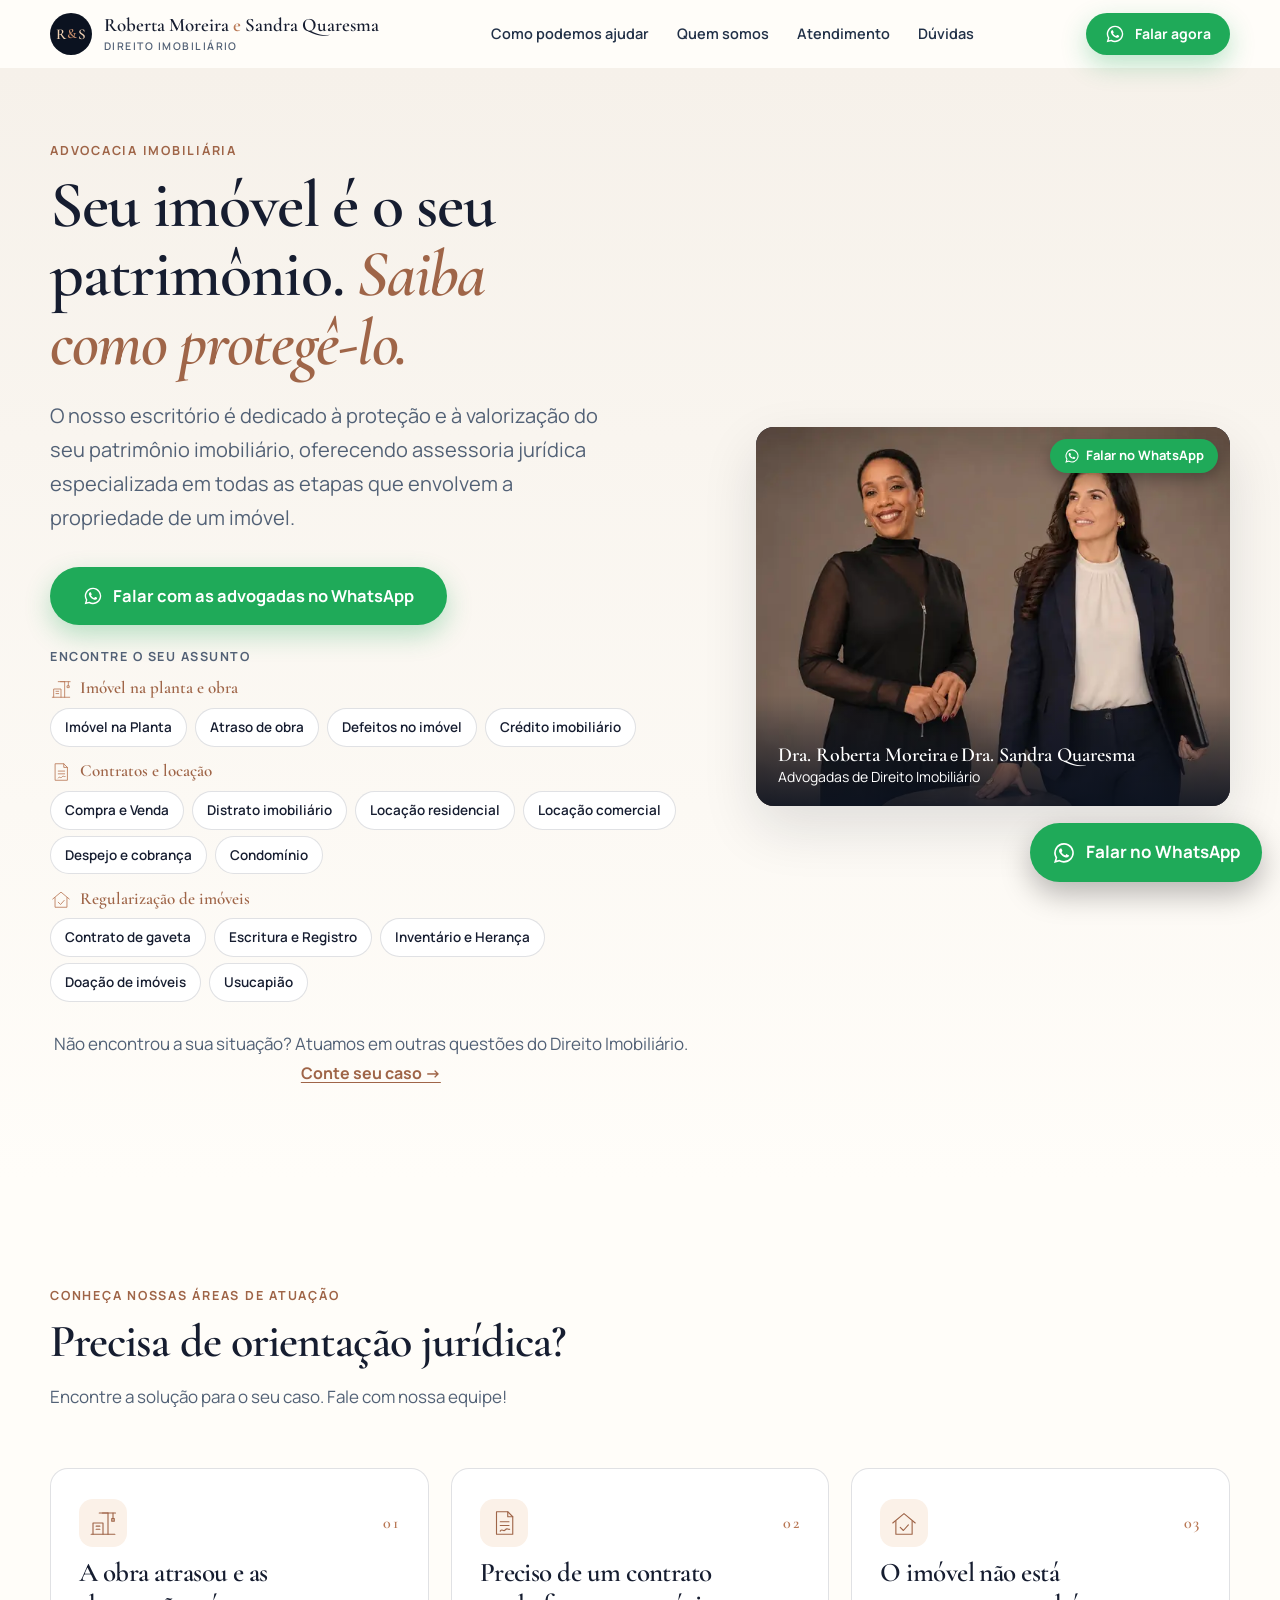
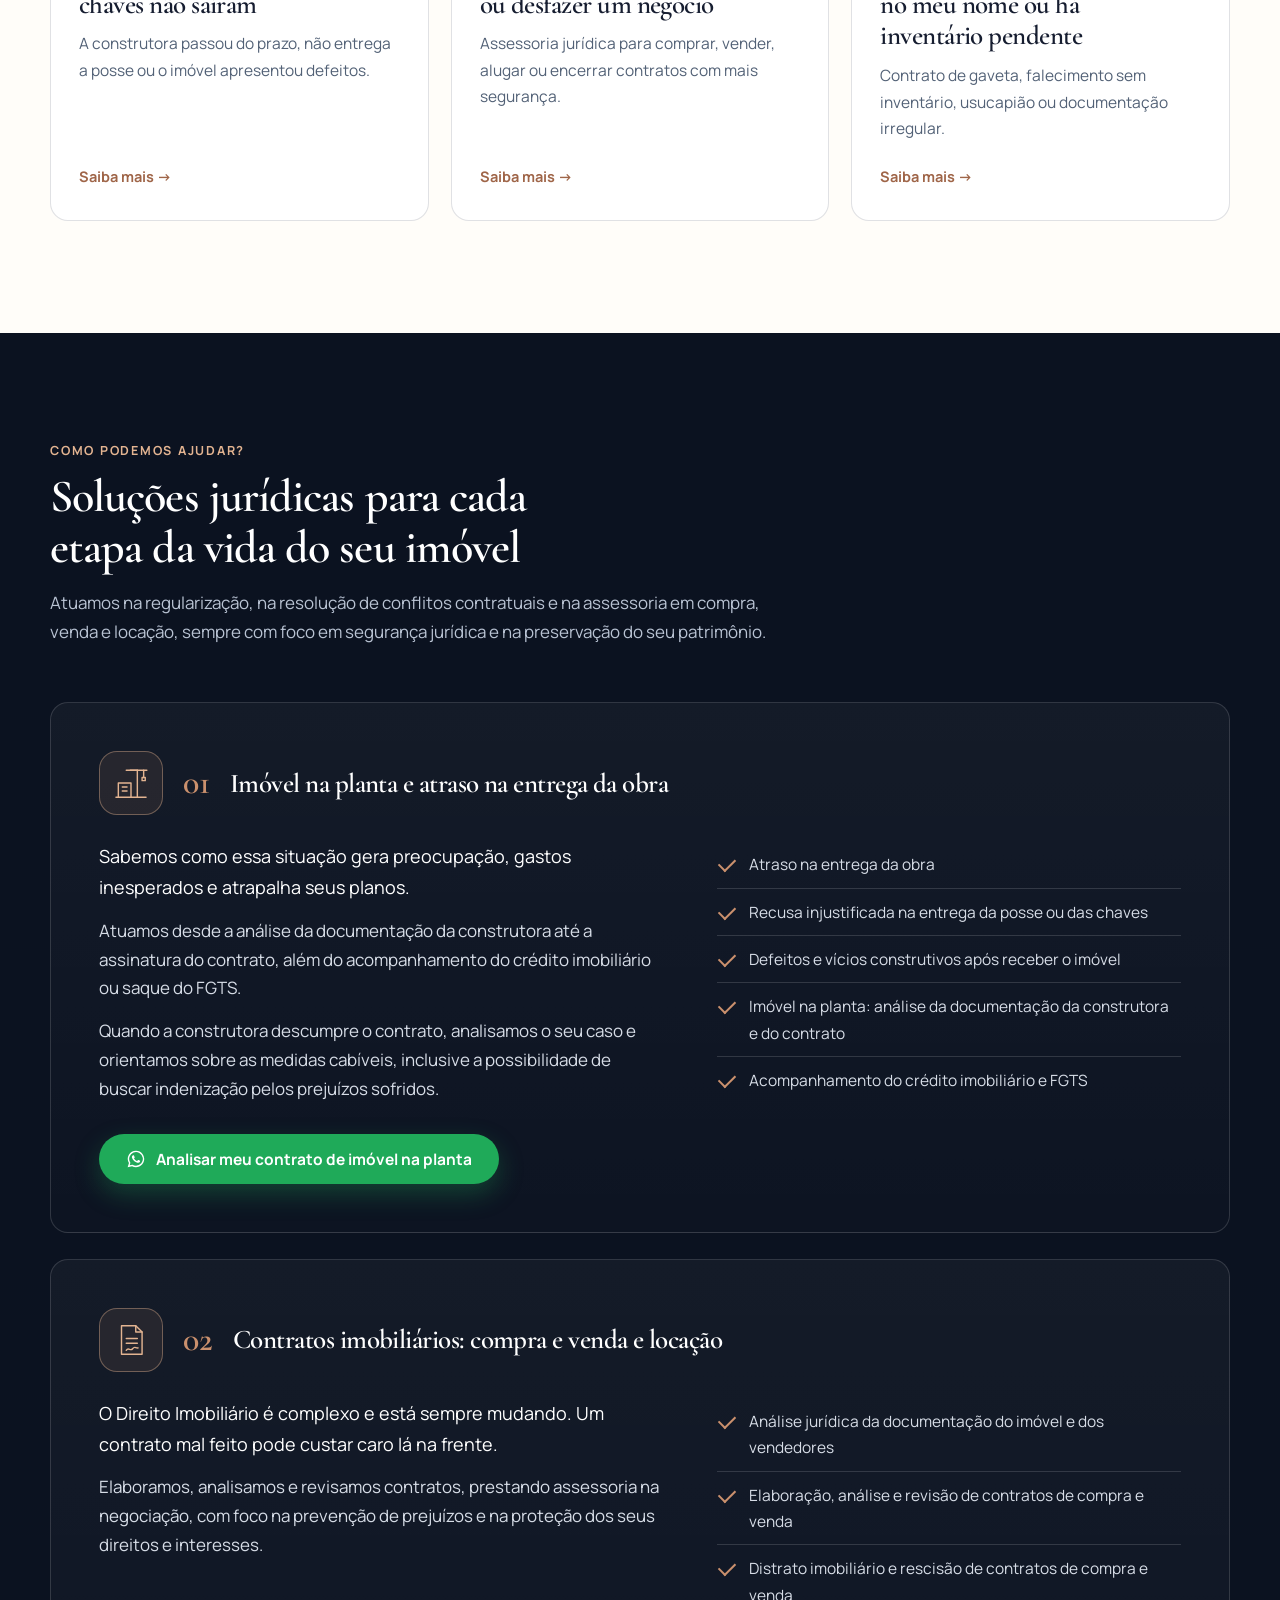
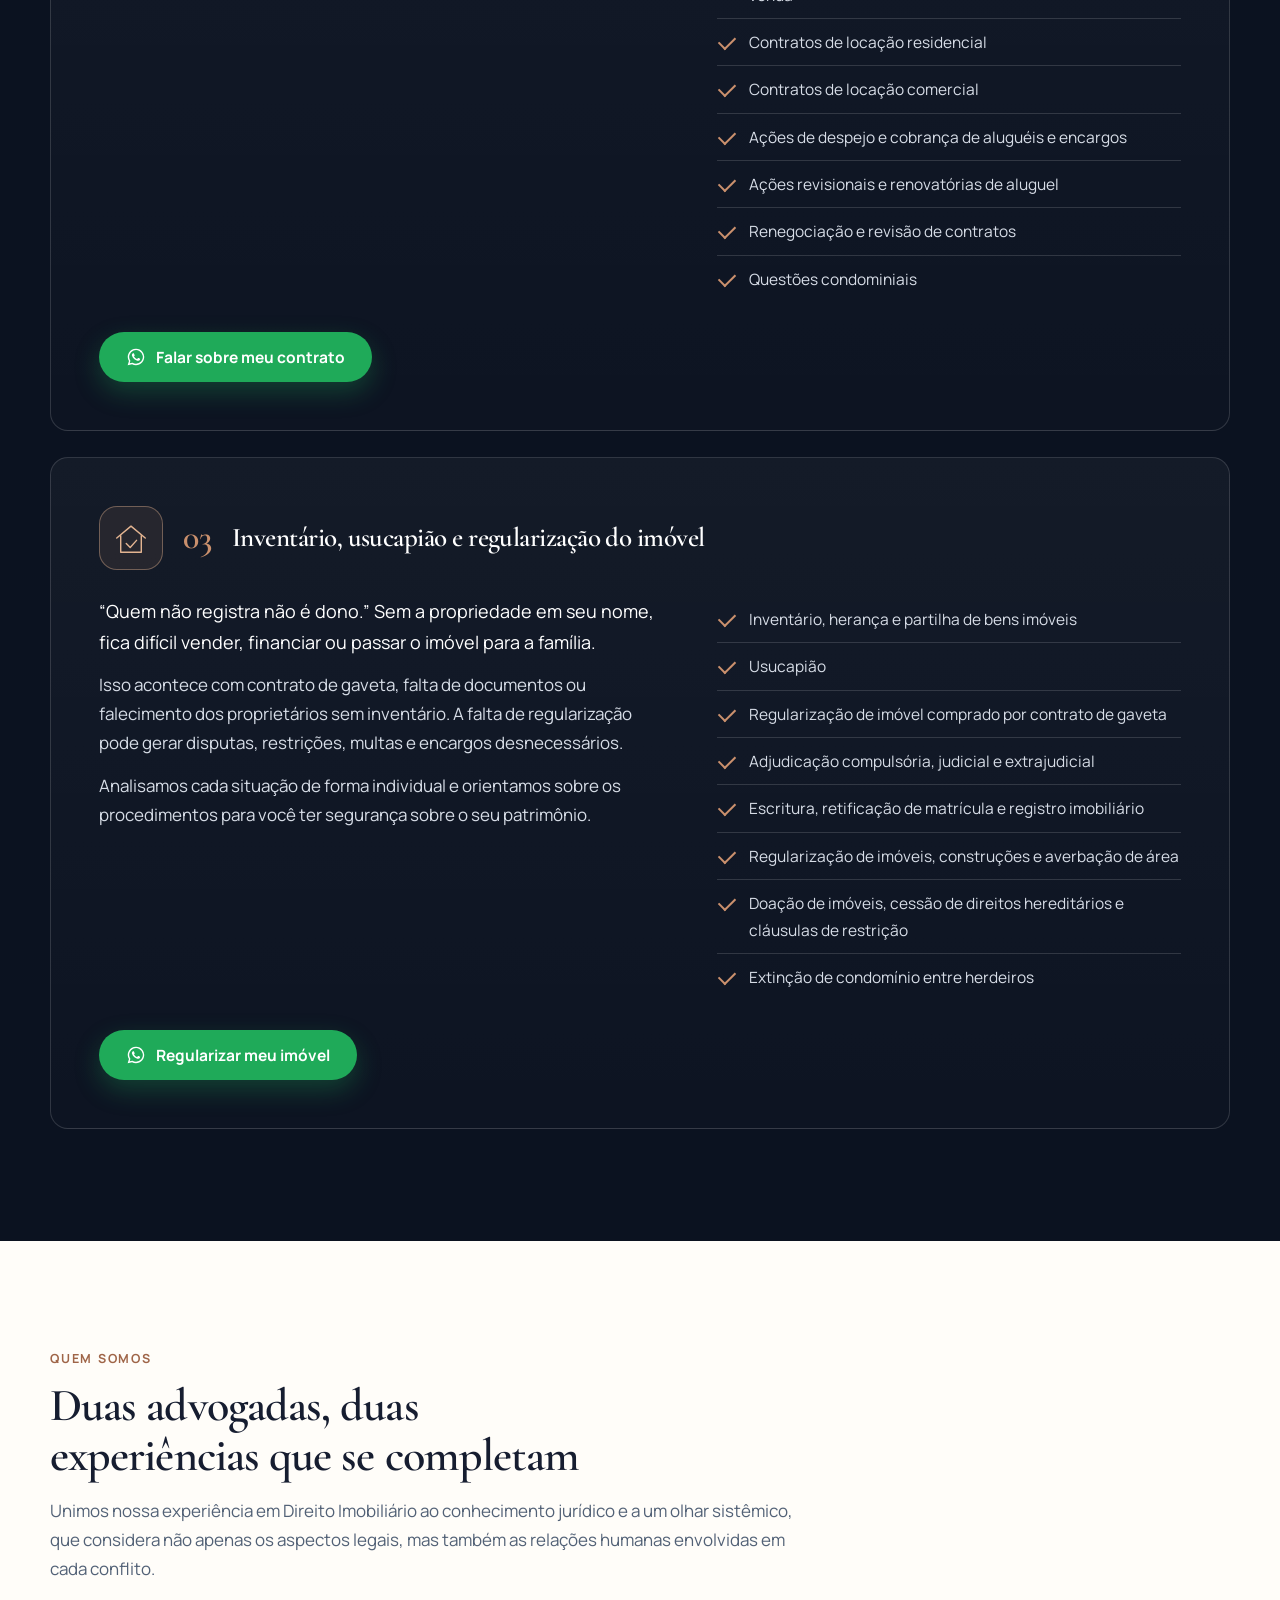
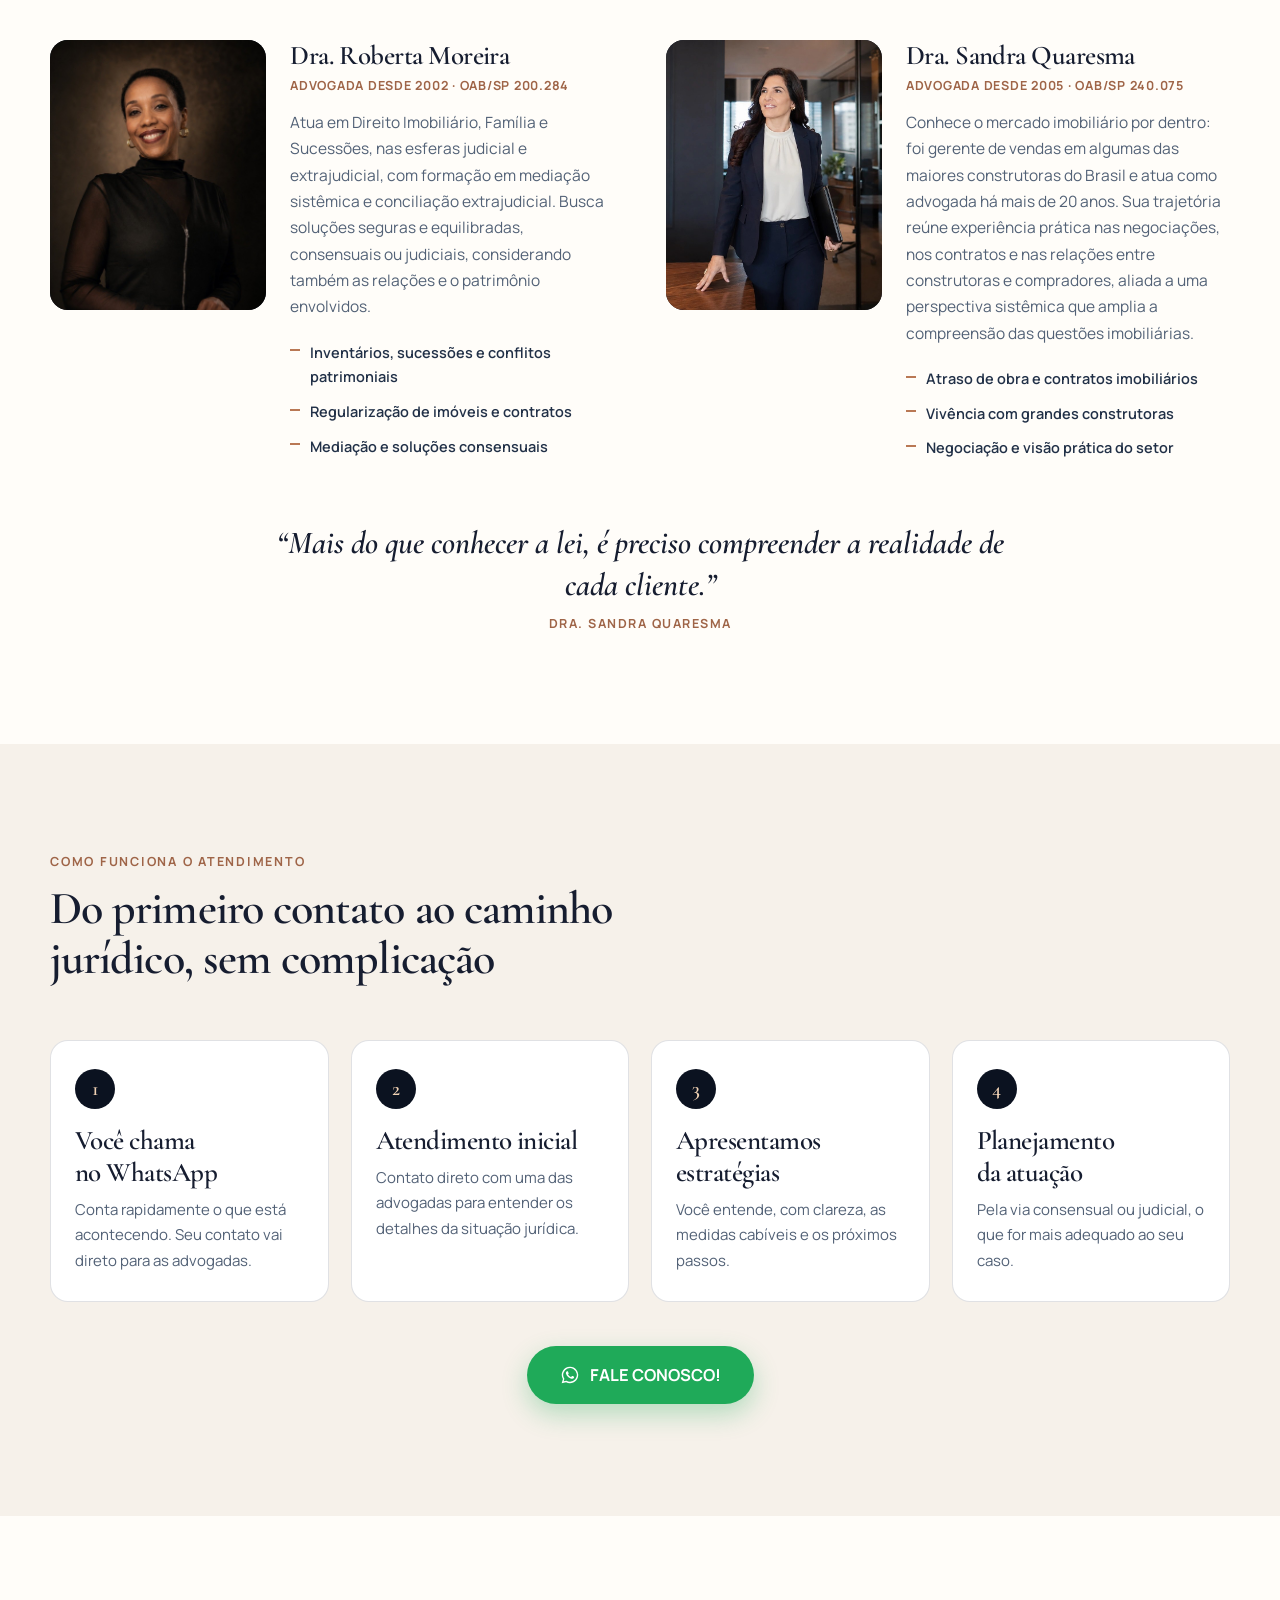
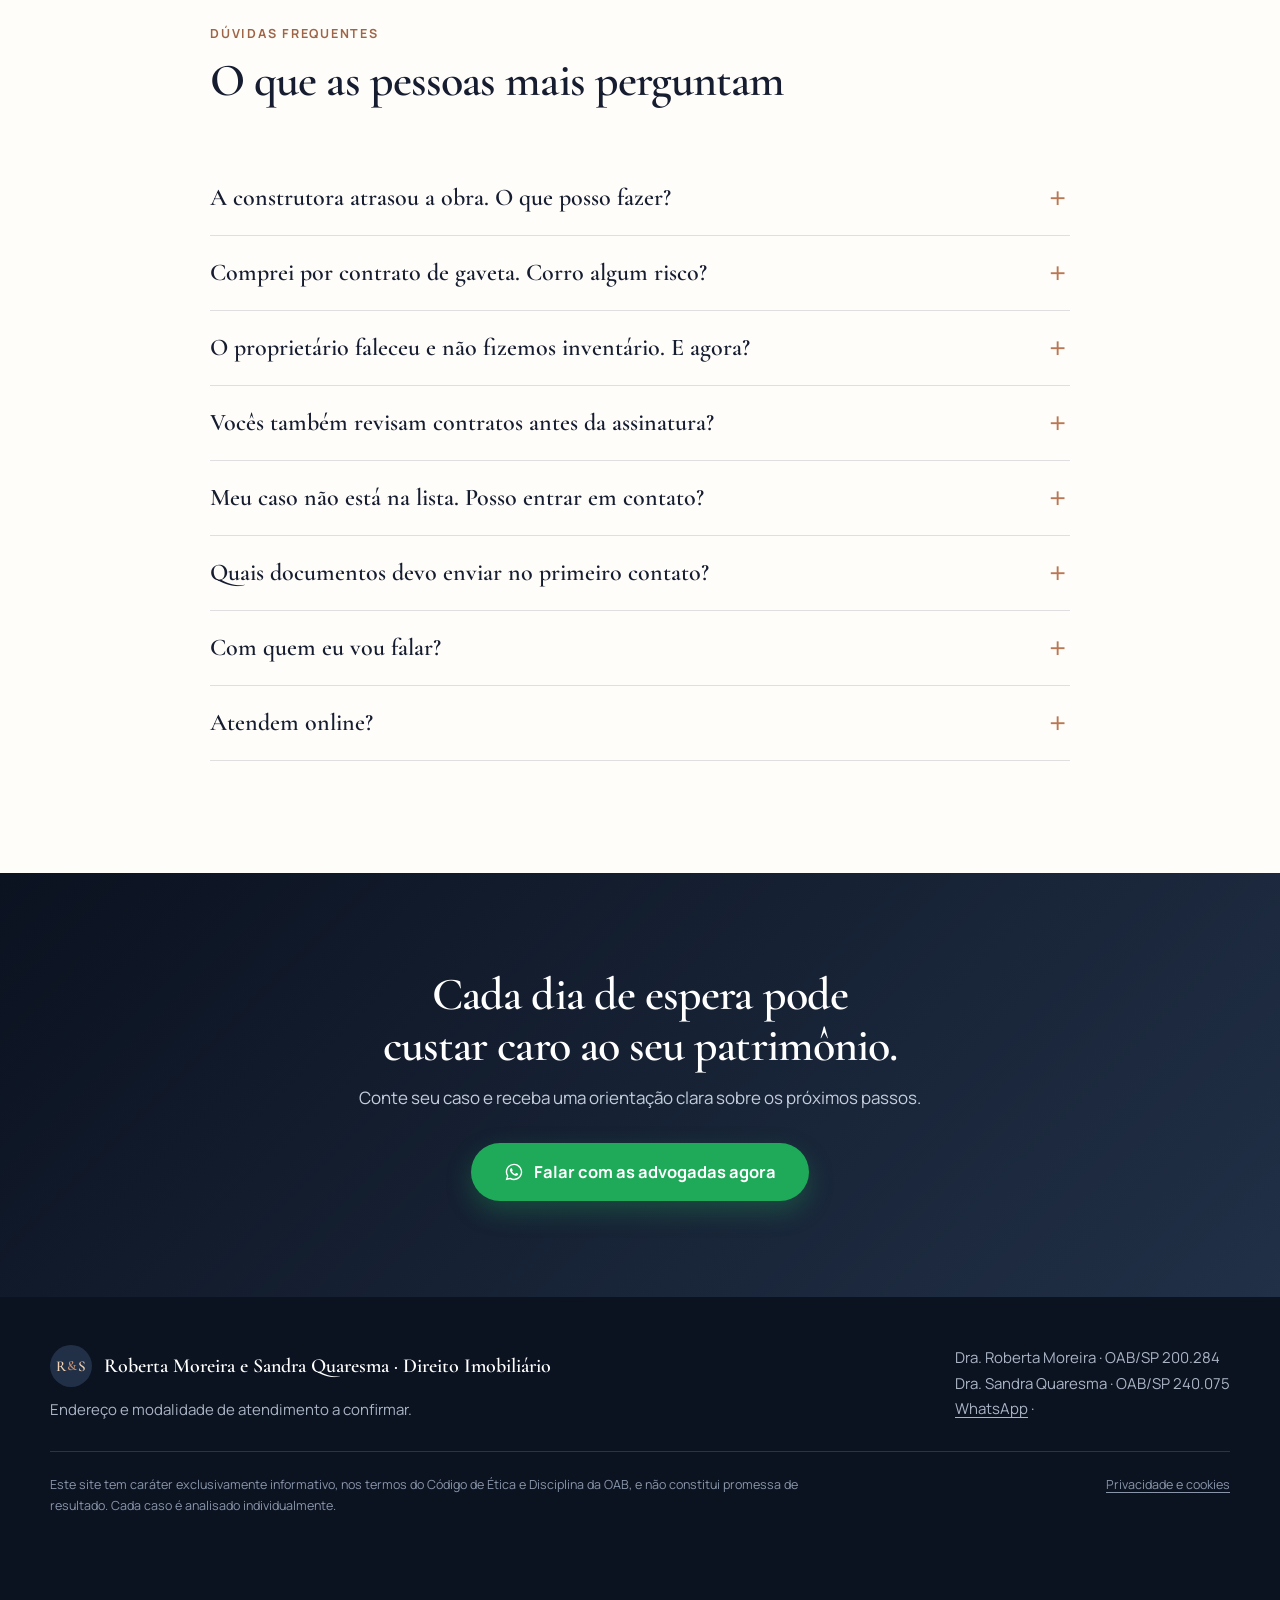
==== index.html @ 3a60d7aa "LP: página /usucapiao, botão de WhatsApp fixo no celular, barra de cookies fina, foto do topo clicáv" ====
<!doctype html>
<html lang="pt-BR" class="no-js">
<head>
  <meta charset="utf-8">
  <meta name="viewport" content="width=device-width, initial-scale=1">
  <!-- Google Tag Manager -->
  <script>(function(w,d,s,l,i){w[l]=w[l]||[];w[l].push({'gtm.start':
  new Date().getTime(),event:'gtm.js'});var f=d.getElementsByTagName(s)[0],
  j=d.createElement(s),dl=l!='dataLayer'?'&l='+l:'';j.async=true;j.src=
  'https://www.googletagmanager.com/gtm.js?id='+i+dl;f.parentNode.insertBefore(j,f);
  })(window,document,'script','dataLayer','GTM-NZN99WKX');</script>
  <!-- End Google Tag Manager -->
  <!-- Microsoft Clarity -->
  <script type="text/javascript">
    (function(c,l,a,r,i,t,y){
        c[a]=c[a]||function(){(c[a].q=c[a].q||[]).push(arguments)};
        t=l.createElement(r);t.async=1;t.src="https://www.clarity.ms/tag/"+i;
        y=l.getElementsByTagName(r)[0];y.parentNode.insertBefore(t,y);
    })(window, document, "clarity", "script", "zeppc6o10v");
  </script>
  <!-- End Microsoft Clarity -->
  <!-- Cadê o Lead -->
  <script src="https://cadeolead.com.br/tracker.js" data-key="pk_4b12a4bc3ca8487f8f5b4b126a5390c2" data-consent="banner" async></script>
  <!-- End Cadê o Lead -->
  <meta name="theme-color" content="#0b1220">
  <title>Roberta Moreira e Sandra Quaresma | Direito Imobiliário</title>
  <meta name="description" content="Atraso na entrega de obra, contratos imobiliários, inventário e regularização de imóveis. Fale direto com as advogadas pelo WhatsApp.">
  <meta property="og:title" content="Roberta Moreira e Sandra Quaresma | Direito Imobiliário">
  <meta property="og:description" content="Problema com seu imóvel? Analisamos seu caso e orientamos o melhor caminho.">
  <meta property="og:type" content="website">
  <meta property="og:locale" content="pt_BR">
  <meta name="robots" content="noindex"><!-- remover quando a página for ao ar no domínio definitivo -->
  <link rel="preconnect" href="https://fonts.googleapis.com">
  <link rel="preconnect" href="https://fonts.gstatic.com" crossorigin>
  <link href="https://fonts.googleapis.com/css2?family=Cormorant+Garamond:ital,wght@0,500;0,600;0,700;1,500;1,600&family=Manrope:wght@400;500;600;700&display=swap" rel="stylesheet">
  <link rel="preload" as="image" type="image/webp" href="assets/img/roberta-e-sandra-768.webp" imagesrcset="assets/img/roberta-e-sandra-768.webp 768w, assets/img/roberta-e-sandra-1536.webp 1536w" imagesizes="(max-width: 960px) calc(100vw - 40px), 472px" fetchpriority="high">
  <link rel="stylesheet" href="styles.css">
  <script>document.documentElement.classList.remove("no-js");</script>
</head>
<body>
<!-- Google Tag Manager (noscript) -->
<noscript><iframe src="https://www.googletagmanager.com/ns.html?id=GTM-NZN99WKX"
height="0" width="0" style="display:none;visibility:hidden"></iframe></noscript>
<!-- End Google Tag Manager (noscript) -->

<!-- ============ TOPO ============ -->
<header class="topbar" id="topo">
  <div class="shell topbar__in">
    <a class="brand" href="#topo" aria-label="Roberta Moreira e Sandra Quaresma, início">
      <span class="brand__mark">R<i>&amp;</i>S</span>
      <span class="brand__txt">Roberta Moreira <i>e</i> Sandra Quaresma<small>Direito Imobiliário</small></span>
    </a>
    <nav class="nav" aria-label="Principal">
      <a href="#areas">Como podemos ajudar</a>
      <a href="#sobre">Quem somos</a>
      <a href="#atendimento">Atendimento</a>
      <a href="#faq">Dúvidas</a>
    </nav>
    <a class="btn btn--sm btn--wa" href="#" data-wa="topo">
      <svg class="ico" viewBox="0 0 24 24" aria-hidden="true"><use href="#i-wa"/></svg> Falar agora
    </a>
  </div>
</header>

<main>

<!-- ============ HERO ============ -->
<section class="hero">
  <div class="shell hero__in">
    <div class="hero__copy">
      <p class="eyebrow">Advocacia imobiliária</p>
      <h1>Seu imóvel é o seu patrimônio. <em>Saiba como protegê-lo.</em></h1>
      <p class="lead">O nosso escritório é dedicado à proteção e à valorização do seu patrimônio imobiliário, oferecendo assessoria jurídica especializada em todas as etapas que envolvem a propriedade de um imóvel.</p>
      <div class="hero__cta">
        <a class="btn btn--wa btn--lg" href="#" data-wa="hero">
          <svg class="ico" viewBox="0 0 24 24" aria-hidden="true"><use href="#i-wa"/></svg> Falar com as advogadas no WhatsApp
        </a>
      </div>
      <nav class="topics" aria-label="Encontre o seu assunto">
        <p class="topics__title">Encontre o seu assunto</p>
        <div class="topics__g"><span><svg class="tico tico--sm" viewBox="0 0 48 48" aria-hidden="true"><use href="#i-obra"/></svg>Imóvel na planta e obra</span><ul>
          <li><a href="#obra" data-item="t-planta">Imóvel na Planta</a></li>
          <li><a href="#obra" data-item="t-atraso">Atraso de obra</a></li>
          <li><a href="#obra" data-item="t-defeitos">Defeitos no imóvel</a></li>
          <li><a href="#obra" data-item="t-financiamento">Crédito imobiliário</a></li>
        </ul></div>
        <div class="topics__g"><span><svg class="tico tico--sm" viewBox="0 0 48 48" aria-hidden="true"><use href="#i-contrato"/></svg>Contratos e locação</span><ul>
          <li><a href="#contratos" data-item="t-compra">Compra e Venda</a></li>
          <li><a href="#contratos" data-item="t-distrato">Distrato imobiliário</a></li>
          <li><a href="#contratos" data-item="locacao">Locação residencial</a></li>
          <li><a href="#contratos" data-item="locacao-com">Locação comercial</a></li>
          <li><a href="#contratos" data-item="t-despejo">Despejo e cobrança</a></li>
          <li><a href="#contratos" data-item="t-condominio">Condomínio</a></li>
        </ul></div>
        <div class="topics__g"><span><svg class="tico tico--sm" viewBox="0 0 48 48" aria-hidden="true"><use href="#i-regulariza"/></svg>Regularização de imóveis</span><ul>
          <li><a href="#inventario" data-item="regularizacao">Contrato de gaveta</a></li>
          <li><a href="#inventario" data-item="t-escritura">Escritura e Registro</a></li>
          <li><a href="#inventario" data-item="t-inventario">Inventário e Herança</a></li>
          <li><a href="#inventario" data-item="t-doacao">Doação de imóveis</a></li>
          <li><a href="#inventario" data-item="usucapiao">Usucapião</a></li>
        </ul></div>
      </nav>
      <p class="situ__other situ__other--hero">Não encontrou a sua situação? Atuamos em outras questões do Direito Imobiliário. <button type="button" class="linkbtn" data-wa="indice" data-area="padrao">Conte seu caso →</button></p>
    </div>

    <figure class="hero__photo photo has-img" data-ratio="5/4" data-wa="foto" role="button" tabindex="0" aria-label="Falar com as advogadas no WhatsApp">
      <picture>
        <source type="image/webp" srcset="assets/img/roberta-e-sandra-768.webp 768w, assets/img/roberta-e-sandra-1536.webp 1536w" sizes="(max-width: 960px) calc(100vw - 40px), 472px">
        <img src="assets/img/roberta-e-sandra.jpg" width="1536" height="1024" alt="Dra. Roberta Moreira e Dra. Sandra Quaresma" fetchpriority="high" decoding="async">
      </picture>
      <span class="photo__tap" aria-hidden="true"><svg class="ico" viewBox="0 0 24 24"><use href="#i-wa"/></svg> Falar no WhatsApp</span>
      <figcaption><b>Dra. Roberta Moreira</b> e <b>Dra. Sandra Quaresma</b><br>Advogadas de Direito Imobiliário</figcaption>
    </figure>
  </div>
</section>

<!-- ============ RECONHECE A SITUAÇÃO ============ -->
<section class="section situ" id="situacao">
  <div class="shell">
    <header class="sec-head">
      <p class="eyebrow">Conheça nossas áreas de atuação</p>
      <h2>Precisa de orientação jurídica?</h2>
      <p>Encontre a solução para o seu caso. Fale com nossa equipe!</p>
    </header>
    <div class="situ__grid">
      <article class="situ__card">
        <div class="situ__top"><svg class="tico" viewBox="0 0 48 48" aria-hidden="true"><use href="#i-obra"/></svg><span class="situ__n">01</span></div>
        <h3>A obra atrasou e as chaves não saíram</h3>
        <p>A construtora passou do prazo, não entrega a posse ou o imóvel apresentou defeitos.</p>
        <div class="situ__act">
          <a class="more" href="#obra">Saiba mais →</a>
        </div>
      </article>
      <article class="situ__card">
        <div class="situ__top"><svg class="tico" viewBox="0 0 48 48" aria-hidden="true"><use href="#i-contrato"/></svg><span class="situ__n">02</span></div>
        <h3>Preciso de um contrato ou desfazer um negócio</h3>
        <p>Assessoria jurídica para comprar, vender, alugar ou encerrar contratos com mais segurança.</p>
        <div class="situ__act">
          <a class="more" href="#contratos">Saiba mais →</a>
        </div>
      </article>
      <article class="situ__card">
        <div class="situ__top"><svg class="tico" viewBox="0 0 48 48" aria-hidden="true"><use href="#i-regulariza"/></svg><span class="situ__n">03</span></div>
        <h3>O imóvel não está no meu nome ou há inventário pendente</h3>
        <p>Contrato de gaveta, falecimento sem inventário, usucapião ou documentação irregular.</p>
        <div class="situ__act">
          <a class="more" href="#inventario">Saiba mais →</a>
        </div>
      </article>
    </div>
  </div>
</section>

<!-- ============ ÁREAS (3 PILARES) ============ -->
<section class="section section--dark areas" id="areas">
  <div class="shell">
    <header class="sec-head sec-head--light">
      <p class="eyebrow">Como podemos ajudar?</p>
      <h2>Soluções jurídicas para cada etapa da vida do seu imóvel</h2>
      <p>Atuamos na regularização, na resolução de conflitos contratuais e na assessoria em compra, venda e locação, sempre com foco em segurança jurídica e na preservação do seu patrimônio.</p>
    </header>

    <!-- Pilar 1 -->
    <article class="pillar" id="obra">
      <div class="pillar__head">
        <span class="pillar__ico"><svg class="tico" viewBox="0 0 48 48" aria-hidden="true"><use href="#i-obra"/></svg></span>
        <span class="pillar__n">01</span>
        <h3>Imóvel na planta e atraso na entrega da obra</h3>
      </div>
      <div class="pillar__body">
        <div>
          <p class="pillar__pain">Sabemos como essa situação gera preocupação, gastos inesperados e atrapalha seus planos.</p>
          <p>Atuamos desde a análise da documentação da construtora até a assinatura do contrato, além do acompanhamento do crédito imobiliário ou saque do FGTS.</p>
          <p>Quando a construtora descumpre o contrato, analisamos o seu caso e orientamos sobre as medidas cabíveis, inclusive a possibilidade de buscar indenização pelos prejuízos sofridos.</p>
        </div>
        <ul class="ticks">
          <li id="t-atraso">Atraso na entrega da obra</li>
          <li>Recusa injustificada na entrega da posse ou das chaves</li>
          <li id="t-defeitos">Defeitos e vícios construtivos após receber o imóvel</li>
          <li id="t-planta">Imóvel na planta: análise da documentação da construtora e do contrato</li>
          <li id="t-financiamento">Acompanhamento do crédito imobiliário e FGTS</li>
        </ul>
      </div>
      <a class="btn btn--wa" href="#" data-wa="pilar" data-area="obra"><svg class="ico" viewBox="0 0 24 24" aria-hidden="true"><use href="#i-wa"/></svg> Analisar meu contrato de imóvel na planta</a>
    </article>

    <!-- Pilar 2 -->
    <article class="pillar" id="contratos">
      <div class="pillar__head">
        <span class="pillar__ico"><svg class="tico" viewBox="0 0 48 48" aria-hidden="true"><use href="#i-contrato"/></svg></span>
        <span class="pillar__n">02</span>
        <h3>Contratos imobiliários: compra e venda e locação</h3>
      </div>
      <div class="pillar__body">
        <div>
          <p class="pillar__pain">O Direito Imobiliário é complexo e está sempre mudando. Um contrato mal feito pode custar caro lá na frente.</p>
          <p>Elaboramos, analisamos e revisamos contratos, prestando assessoria na negociação, com foco na prevenção de prejuízos e na proteção dos seus direitos e interesses.</p>
        </div>
        <ul class="ticks">
          <li>Análise jurídica da documentação do imóvel e dos vendedores</li>
          <li id="t-compra">Elaboração, análise e revisão de contratos de compra e venda</li>
          <li id="t-distrato">Distrato imobiliário e rescisão de contratos de compra e venda</li>
          <li id="locacao">Contratos de locação residencial</li>
          <li id="locacao-com">Contratos de locação comercial</li>
          <li id="t-despejo">Ações de despejo e cobrança de aluguéis e encargos</li>
          <li>Ações revisionais e renovatórias de aluguel</li>
          <li>Renegociação e revisão de contratos</li>
          <li id="t-condominio">Questões condominiais</li>
        </ul>
      </div>
      <a class="btn btn--wa" href="#" data-wa="pilar" data-area="contratos"><svg class="ico" viewBox="0 0 24 24" aria-hidden="true"><use href="#i-wa"/></svg> Falar sobre meu contrato</a>
    </article>

    <!-- Pilar 3 -->
    <article class="pillar" id="inventario">
      <div class="pillar__head">
        <span class="pillar__ico"><svg class="tico" viewBox="0 0 48 48" aria-hidden="true"><use href="#i-regulariza"/></svg></span>
        <span class="pillar__n">03</span>
        <h3>Inventário, usucapião e regularização do imóvel</h3>
      </div>
      <div class="pillar__body">
        <div>
          <p class="pillar__pain">“Quem não registra não é dono.” Sem a propriedade em seu nome, fica difícil vender, financiar ou passar o imóvel para a família.</p>
          <p>Isso acontece com contrato de gaveta, falta de documentos ou falecimento dos proprietários sem inventário. A falta de regularização pode gerar disputas, restrições, multas e encargos desnecessários.</p>
          <p>Analisamos cada situação de forma individual e orientamos sobre os procedimentos para você ter segurança sobre o seu patrimônio.</p>
        </div>
        <ul class="ticks">
          <li id="t-inventario">Inventário, herança e partilha de bens imóveis</li>
          <li id="usucapiao">Usucapião</li>
          <li id="regularizacao">Regularização de imóvel comprado por contrato de gaveta</li>
          <li>Adjudicação compulsória, judicial e extrajudicial</li>
          <li id="t-escritura">Escritura, retificação de matrícula e registro imobiliário</li>
          <li id="t-regulariza">Regularização de imóveis, construções e averbação de área</li>
          <li id="t-doacao">Doação de imóveis, cessão de direitos hereditários e cláusulas de restrição</li>
          <li>Extinção de condomínio entre herdeiros</li>
        </ul>
      </div>
      <a class="btn btn--wa" href="#" data-wa="pilar" data-area="inventario"><svg class="ico" viewBox="0 0 24 24" aria-hidden="true"><use href="#i-wa"/></svg> Regularizar meu imóvel</a>
    </article>
  </div>
</section>

<!-- ============ QUEM SOMOS ============ -->
<section class="section about" id="sobre">
  <div class="shell">
    <header class="sec-head">
      <p class="eyebrow">Quem somos</p>
      <h2>Duas advogadas, duas experiências que se completam</h2>
      <p>Unimos nossa experiência em Direito Imobiliário ao conhecimento jurídico e a um olhar sistêmico, que considera não apenas os aspectos legais, mas também as relações humanas envolvidas em cada conflito.</p>
    </header>

    <div class="people">
      <article class="person">
        <figure class="photo" data-photo="assets/img/roberta.jpg" data-alt="Dra. Roberta Moreira" data-ratio="4/5">
          <div class="photo__ph"><span>Foto Dra. Roberta Moreira</span><small>assets/img/roberta.jpg<br>vertical, 4:5</small></div>
        </figure>
        <div class="person__txt">
          <h3>Dra. Roberta Moreira</h3>
          <p class="role">Advogada desde 2002 · OAB/SP 200.284</p>
          <p>Atua em Direito Imobiliário, Família e Sucessões, nas esferas judicial e extrajudicial, com formação em mediação sistêmica e conciliação extrajudicial. Busca soluções seguras e equilibradas, consensuais ou judiciais, considerando também as relações e o patrimônio envolvidos.</p>
          <ul class="mini">
            <li>Inventários, sucessões e conflitos patrimoniais</li>
            <li>Regularização de imóveis e contratos</li>
            <li>Mediação e soluções consensuais</li>
          </ul>
        </div>
      </article>

      <article class="person">
        <figure class="photo" data-photo="assets/img/sandra.jpg" data-alt="Dra. Sandra Quaresma" data-ratio="4/5">
          <div class="photo__ph"><span>Foto Dra. Sandra Quaresma</span><small>assets/img/sandra.jpg<br>vertical, 4:5</small></div>
        </figure>
        <div class="person__txt">
          <h3>Dra. Sandra Quaresma</h3>
          <p class="role">Advogada desde 2005 · OAB/SP 240.075</p>
          <p>Conhece o mercado imobiliário por dentro: foi gerente de vendas em algumas das maiores construtoras do Brasil e atua como advogada há mais de 20 anos. Sua trajetória reúne experiência prática nas negociações, nos contratos e nas relações entre construtoras e compradores, aliada a uma perspectiva sistêmica que amplia a compreensão das questões imobiliárias.</p>
          <ul class="mini">
            <li>Atraso de obra e contratos imobiliários</li>
            <li>Vivência com grandes construtoras</li>
            <li>Negociação e visão prática do setor</li>
          </ul>
        </div>
      </article>
    </div>

    <blockquote class="quote">“Mais do que conhecer a lei, é preciso compreender a realidade de cada cliente.”<cite>Dra. Sandra Quaresma</cite></blockquote>

  </div>
</section>

<!-- ============ COMO FUNCIONA ============ -->
<section class="section section--soft steps" id="atendimento">
  <div class="shell">
    <header class="sec-head">
      <p class="eyebrow">Como funciona o atendimento</p>
      <h2>Do primeiro contato ao caminho jurídico, sem complicação</h2>
    </header>
    <ol class="steps__list">
      <li><span>1</span><h3>Você chama no WhatsApp</h3><p>Conta rapidamente o que está acontecendo. Seu contato vai direto para as advogadas.</p></li>
      <li><span>2</span><h3>Atendimento inicial</h3><p>Contato direto com uma das advogadas para entender os detalhes da situação jurídica.</p></li>
      <li><span>3</span><h3>Apresentamos estratégias</h3><p>Você entende, com clareza, as medidas cabíveis e os próximos passos.</p></li>
      <li><span>4</span><h3>Planejamento da atuação</h3><p>Pela via consensual ou judicial, o que for mais adequado ao seu caso.</p></li>
    </ol>
    <div class="center"><a class="btn btn--wa btn--lg" href="#" data-wa="como-funciona"><svg class="ico" viewBox="0 0 24 24" aria-hidden="true"><use href="#i-wa"/></svg> FALE CONOSCO!</a></div>
  </div>
</section>

<!-- ============ FAQ ============ -->
<section class="section faq" id="faq">
  <div class="shell faq__in">
    <header class="sec-head">
      <p class="eyebrow">Dúvidas frequentes</p>
      <h2>O que as pessoas mais perguntam</h2>
    </header>
    <div class="faq__list">
      <details><summary>A construtora atrasou a obra. O que posso fazer?</summary>
        <p>Cada contrato tem suas regras sobre prazo de entrega e tolerância. Analisamos o seu contrato e as circunstâncias do descumprimento e orientamos sobre as medidas cabíveis, inclusive a possibilidade de buscar indenização pelos prejuízos sofridos.</p></details>
      <details><summary>Comprei por contrato de gaveta. Corro algum risco?</summary>
        <p>A falta de registro pode dificultar a venda, o financiamento e a transferência do imóvel para familiares, além de gerar disputas e encargos. Analisamos o caso e indicamos o caminho para regularizar a propriedade em seu nome.</p></details>
      <details><summary>O proprietário faleceu e não fizemos inventário. E agora?</summary>
        <p>Sem inventário, em muitos casos não é possível concluir a transferência do imóvel. Orientamos sobre o procedimento adequado, consensual ou judicial, para regularizar a situação e dar segurança à família.</p></details>
      <details><summary>Vocês também revisam contratos antes da assinatura?</summary>
        <p>Sim. Elaboramos, analisamos e revisamos contratos de compra e venda e de locação, residencial ou comercial, para prevenir riscos antes que virem problema.</p></details>
      <details><summary>Meu caso não está na lista. Posso entrar em contato?</summary>
        <p>Pode. As áreas acima são as mais frequentes, mas não limitam a nossa atuação. Conte brevemente sua situação para uma avaliação inicial.</p></details>
      <details><summary>Quais documentos devo enviar no primeiro contato?</summary>
        <p>No primeiro contato basta uma breve explicação do que aconteceu. Depois, indicamos os documentos necessários conforme o tipo de imóvel, negócio ou conflito.</p></details>
      <details><summary>Com quem eu vou falar?</summary>
        <p>O atendimento é feito diretamente pelas advogadas, Dra. Roberta Moreira e Dra. Sandra Quaresma, conforme a natureza do seu caso.</p></details>
      <details><summary>Atendem online?</summary>
        <p>Sim. O atendimento pode ser online ou presencial, em São Paulo, mediante agendamento e conforme a necessidade do seu caso. O primeiro contato é pelo WhatsApp.</p></details>
    </div>
  </div>
</section>

<!-- ============ CTA FINAL ============ -->
<section class="cta">
  <div class="shell cta__in">
    <h2>Cada dia de espera pode custar caro ao seu patrimônio.</h2>
    <p>Conte seu caso e receba uma orientação clara sobre os próximos passos.</p>
    <a class="btn btn--wa btn--lg" href="#" data-wa="cta-final"><svg class="ico" viewBox="0 0 24 24" aria-hidden="true"><use href="#i-wa"/></svg> Falar com as advogadas agora</a>
  </div>
</section>
</main>

<!-- ============ RODAPÉ ============ -->
<footer class="footer">
  <div class="shell footer__in">
    <div>
      <p class="brand brand--foot"><span class="brand__mark">R<i>&amp;</i>S</span> Roberta Moreira e Sandra Quaresma · Direito Imobiliário</p>
      <p class="muted" id="fAddr">Endereço e modalidade de atendimento a confirmar.</p>
    </div>
    <div class="muted">
      <p>Dra. Roberta Moreira · OAB/SP 200.284<br>Dra. Sandra Quaresma · OAB/SP 240.075</p>
      <p><a href="#" data-wa="rodape">WhatsApp</a> · <a href="#" id="fInsta" hidden>Instagram</a></p>
    </div>
  </div>
  <div class="shell footer__legal">
    <p>Este site tem caráter exclusivamente informativo, nos termos do Código de Ética e Disciplina da OAB, e não constitui promessa de resultado. Cada caso é analisado individualmente.</p>
    <p><a href="https://cadeolead.com.br/privacidade/pk_4b12a4bc3ca8487f8f5b4b126a5390c2" target="_blank" rel="noopener" id="openPrivacy">Privacidade e cookies</a></p>
  </div>
</footer>

<!-- WhatsApp flutuante -->
<a class="fab" href="#" data-wa="flutuante" aria-label="Falar pelo WhatsApp">
  <svg class="ico" viewBox="0 0 24 24" aria-hidden="true"><use href="#i-wa"/></svg><span>Falar no WhatsApp</span>
</a>

<!-- Formulário de contato (abre ao clicar em qualquer botão de WhatsApp) -->
<dialog class="leadmodal" id="leadModal" aria-labelledby="leadTitle">
  <form method="dialog" id="leadForm" novalidate>
    <button type="button" class="lead__x" id="leadClose" aria-label="Fechar">×</button>
    <p class="eyebrow">Atendimento pelo WhatsApp</p>
    <h2 id="leadTitle">Antes de abrir a conversa</h2>
    <p class="lead__sub">Preencha para as advogadas já saberem quem é você e o que precisa.</p>
    <label class="field"><span>Seu nome</span><input type="text" name="nome" autocomplete="name" placeholder="Nome e sobrenome" required></label>
    <label class="field"><span>Telefone com DDD</span><input type="tel" name="telefone" inputmode="numeric" autocomplete="tel-national" placeholder="(11) 90000-0000" required></label>
    <label class="field"><span>Do que você precisa?</span>
      <select name="servico" required>
        <option value="">Selecione o serviço</option>
        <option>Atraso na entrega de obra / imóvel na planta</option>
        <option>Contrato de compra e venda / distrato</option>
        <option>Contrato de locação</option>
        <option>Inventário e partilha de imóveis</option>
        <option>Usucapião</option>
        <option>Regularização de imóvel</option>
        <option>Outra questão imobiliária</option>
      </select></label>
    <label class="check" id="leadConsentBox"><input type="checkbox" name="aceite"><span>Concordo em compartilhar meus dados para ser atendido(a) e com o uso de cookies para medir os anúncios.</span></label>
    <p class="lead__err" id="leadErr" role="alert" hidden></p>
    <button type="submit" class="btn btn--wa btn--lg lead__go"><svg class="ico" viewBox="0 0 24 24" aria-hidden="true"><use href="#i-wa"/></svg> Continuar para o WhatsApp</button>
  </form>
</dialog>

<svg width="0" height="0" style="position:absolute" aria-hidden="true">
  <symbol id="i-wa" viewBox="0 0 24 24"><path fill="currentColor" d="M12.04 2a9.9 9.9 0 0 0-8.5 14.9L2 22l5.25-1.38A9.9 9.9 0 1 0 12.04 2Zm0 18.1a8.2 8.2 0 0 1-4.18-1.14l-.3-.18-3.11.82.83-3.03-.2-.31a8.2 8.2 0 1 1 6.96 3.84Zm4.5-6.14c-.25-.12-1.46-.72-1.69-.8-.23-.09-.39-.12-.56.12-.16.25-.64.8-.78.97-.14.16-.29.19-.54.06a6.7 6.7 0 0 1-3.33-2.9c-.25-.43.25-.4.72-1.33.08-.16.04-.3-.02-.43-.06-.12-.56-1.35-.77-1.85-.2-.48-.4-.42-.56-.42h-.47a.9.9 0 0 0-.65.3 2.74 2.74 0 0 0-.85 2.03c0 1.2.87 2.36 1 2.52.12.16 1.72 2.62 4.16 3.68 1.55.67 2.15.72 2.92.6.47-.07 1.46-.6 1.66-1.17.2-.58.2-1.07.14-1.17-.06-.1-.22-.16-.47-.28Z"/></symbol>
  <symbol id="i-obra" viewBox="0 0 48 48" fill="none" stroke="currentColor" stroke-width="1.8" stroke-linecap="round" stroke-linejoin="round"><path d="M5 42h38"/><path d="M8 42V24h16v18"/><path d="M13 29h6M13 34h6"/><path d="M32 42V8"/><path d="M18 8h26"/><path d="M32 8l-9 0"/><path d="M40 8v9"/><path d="M38 17h4v4h-4z"/></symbol>
  <symbol id="i-contrato" viewBox="0 0 48 48" fill="none" stroke="currentColor" stroke-width="1.8" stroke-linecap="round" stroke-linejoin="round"><path d="M12 6h18l8 8v28H12z"/><path d="M30 6v8h8"/><path d="M18 22h14M18 28h14"/><path d="M18 37c3-5 5 2 8-2s4 0 7-1"/></symbol>
  <symbol id="i-regulariza" viewBox="0 0 48 48" fill="none" stroke="currentColor" stroke-width="1.8" stroke-linecap="round" stroke-linejoin="round"><path d="M6 24L24 9l18 15"/><path d="M11 21v21h26V21"/><path d="M18 31l5 5 8-9"/></symbol>
</svg>

<script src="script.js"></script>
</body>
</html>
---- styles.css ----
:root{
  --navy-950:#0b1220;--navy-900:#161d30;--navy-800:#213047;--navy-700:#324862;
  --copper-700:#9f6548;--copper-600:#b97855;--copper-500:#ca906d;--copper-300:#e3b491;--champagne:#f1d2b4;
  --ivory:#f6f1ea;--paper:#fffdf9;--graphite:#252d38;--slate:#526176;
  --line:rgba(22,29,48,.13);--line-d:rgba(255,255,255,.14);
  --wa:#1faa59;--wa-d:#168a47;
  --shell:min(1180px,calc(100vw - 40px));
  --r:18px;--shadow:0 22px 55px rgba(20,28,44,.12);
}
*{box-sizing:border-box}
[hidden]{display:none!important}
html{scroll-behavior:smooth;scroll-padding-top:80px}
body{margin:0;background:var(--paper);color:var(--graphite);font:400 17px/1.7 Manrope,Arial,sans-serif;-webkit-font-smoothing:antialiased}
h1,h2,h3,p,ul,ol,figure{margin:0}
ul,ol{padding:0;list-style:none}
h1,h2,h3{font-family:"Cormorant Garamond",Georgia,serif;color:var(--navy-900);font-weight:600;letter-spacing:-.02em;text-wrap:balance}
h1{font-size:clamp(40px,5.6vw,66px);line-height:1.04}
h1 em{color:var(--copper-700);font-style:italic}
h2{font-size:clamp(32px,4vw,46px);line-height:1.1}
h3{font-size:clamp(22px,2.2vw,27px);line-height:1.18}
a{color:inherit;text-decoration:none}
img{max-width:100%;display:block}
:focus-visible{outline:3px solid var(--copper-300);outline-offset:3px}
.shell{width:var(--shell);margin-inline:auto}
.section{padding-block:clamp(64px,9vw,112px)}
.section--soft{background:var(--ivory)}
.section--dark{background:var(--navy-950);color:#d7dde7}
.section--dark h2,.section--dark h3{color:#fff}
.center{text-align:center;margin-top:44px}
.muted{color:#a9b4c4;font-size:15px}
.eyebrow{font:700 12.5px/1 Manrope,sans-serif;letter-spacing:.14em;text-transform:uppercase;color:var(--copper-700);margin-bottom:14px}
.section--dark .eyebrow,.sec-head--light .eyebrow{color:var(--copper-300)}
.sec-head{max-width:760px;margin-bottom:clamp(32px,5vw,56px)}
.sec-head p:not(.eyebrow){margin-top:16px;color:var(--slate)}
.sec-head--light p:not(.eyebrow){color:#b9c3d3}
.ico{width:20px;height:20px;flex:none}

/* Botões */
.btn{display:inline-flex;align-items:center;justify-content:center;gap:10px;padding:14px 26px;border-radius:999px;border:1.5px solid transparent;font:700 15.5px/1.2 Manrope,sans-serif;cursor:pointer;transition:transform .15s,background .15s,box-shadow .15s;text-align:center}
.btn:hover{transform:translateY(-2px)}
.btn--wa{background:var(--wa);color:#fff;box-shadow:0 10px 26px rgba(31,170,89,.3)}
.btn--wa:hover{background:var(--wa-d)}
.btn--copper{background:var(--copper-600);color:#fff}
.btn--copper:hover{background:var(--copper-700)}
.btn--ghost{border-color:var(--navy-900);color:var(--navy-900)}
.btn--ghost:hover{background:var(--navy-900);color:#fff}
.btn--ghost-light{border-color:var(--line-d);color:#fff;background:transparent}
.btn--ghost-light:hover{background:rgba(255,255,255,.08)}
.btn--lg{padding:18px 32px;font-size:16.5px}
.btn--sm{padding:10px 18px;font-size:14px;white-space:nowrap}

/* Topo */
.topbar{position:sticky;top:0;z-index:50;background:rgba(255,253,249,.92);backdrop-filter:blur(10px);transition:box-shadow .2s}
.topbar.is-scrolled{box-shadow:0 1px 0 var(--line)}
.topbar__in{display:flex;align-items:center;justify-content:space-between;gap:20px;min-height:68px}
.brand{display:flex;align-items:center;gap:12px}
.brand__mark{white-space:nowrap;display:inline-flex;align-items:center;justify-content:center;flex:none;width:42px;height:42px;border-radius:50%;background:var(--navy-950);color:var(--champagne);font:600 15px/1 "Cormorant Garamond",serif;letter-spacing:0}
.brand__mark i{font-style:normal;color:var(--copper-500);margin:0 1px;font-size:14px}
.brand__txt{font:600 20px/1.1 "Cormorant Garamond",serif;color:var(--navy-900)}
.brand__txt i{font-style:normal;color:var(--copper-600)}
.brand__txt small{display:block;font:600 10.5px/1.4 Manrope,sans-serif;letter-spacing:.14em;text-transform:uppercase;color:var(--slate);margin-top:3px}
.nav{display:flex;gap:28px;font-weight:600;font-size:14.5px;color:var(--navy-800)}
.nav a:hover{color:var(--copper-700)}

/* Hero */
.hero{background:linear-gradient(180deg,var(--ivory),var(--paper));padding-block:clamp(40px,6vw,84px) clamp(56px,7vw,96px)}
.hero__in{display:grid;grid-template-columns:1.15fr .85fr;gap:clamp(32px,5vw,72px);align-items:center}
.lead{font-size:clamp(17px,1.6vw,20px);color:var(--slate);margin:22px 0 32px;max-width:560px}
.hero__cta{display:flex;flex-wrap:wrap;gap:14px}
.chips{display:flex;flex-wrap:wrap;gap:10px 22px;margin-top:34px;font-size:14.5px;color:var(--slate)}
.chips li{padding-left:22px;position:relative}
.chips li::before{content:"";position:absolute;left:0;top:.55em;width:12px;height:2px;background:var(--copper-600)}
.chips b{color:var(--navy-900)}

/* Fotos (espaço reservado) */
.photo{position:relative;overflow:hidden;border-radius:var(--r);background:var(--navy-900);box-shadow:var(--shadow);width:100%}
.photo img{position:absolute;inset:0;width:100%;height:100%;object-fit:cover}
.photo__ph{position:absolute;inset:0;display:flex;flex-direction:column;align-items:center;justify-content:center;gap:8px;text-align:center;padding:20px;color:var(--champagne);
  background:repeating-linear-gradient(135deg,rgba(255,255,255,.04) 0 14px,transparent 14px 28px),linear-gradient(160deg,var(--navy-800),var(--navy-950));
  border:1.5px dashed rgba(241,210,180,.45);border-radius:var(--r)}
.photo__ph span{font:600 22px/1.2 "Cormorant Garamond",serif}
.photo__ph small{font-size:12px;color:#9fb0c6;line-height:1.5}
.photo.has-img .photo__ph{display:none}
.photo figcaption{position:absolute;left:0;right:0;bottom:0;padding:48px 22px 20px;color:#fff;font-size:14px;line-height:1.4;background:linear-gradient(0deg,rgba(11,18,32,.86),transparent)}
.photo figcaption b{font:600 20px "Cormorant Garamond",serif}

/* Situação */
.situ__grid{display:grid;grid-template-columns:repeat(3,1fr);gap:22px}
.situ__card{display:flex;flex-direction:column;gap:10px;padding:30px 28px;background:#fff;border:1px solid var(--line);border-radius:var(--r);transition:transform .2s,box-shadow .2s,border-color .2s}
.situ__card:hover{transform:translateY(-4px);box-shadow:var(--shadow);border-color:var(--copper-500)}
.situ__n{font:600 16px "Cormorant Garamond",serif;color:var(--copper-600);letter-spacing:.1em}
.situ__card p{color:var(--slate);font-size:15.5px}
.more{margin-top:auto;padding-top:10px;font-weight:700;font-size:14.5px;color:var(--copper-700)}

/* Pilares */
.pillar{padding:clamp(28px,4vw,48px);margin-top:26px;border:1px solid var(--line-d);border-radius:var(--r);background:linear-gradient(180deg,rgba(255,255,255,.04),rgba(255,255,255,.01))}
.pillar__head{display:flex;align-items:baseline;gap:20px;margin-bottom:26px}
.pillar__n{font:600 44px/1 "Cormorant Garamond",serif;color:var(--copper-500)}
.pillar__body{display:grid;grid-template-columns:1.1fr .9fr;gap:clamp(24px,4vw,56px);margin-bottom:30px}
.pillar__body p+p{margin-top:14px}
.pillar__pain{color:#fff;font-size:18px}
.ticks li{position:relative;padding:10px 0 10px 32px;border-bottom:1px solid var(--line-d);font-size:15.5px;color:#d7dde7}
.ticks li:last-child{border-bottom:0}
.ticks li::before{content:"";position:absolute;left:2px;top:17px;width:14px;height:8px;border-left:2px solid var(--copper-500);border-bottom:2px solid var(--copper-500);transform:rotate(-45deg)}

/* Quem somos */
.people{display:grid;grid-template-columns:1fr 1fr;gap:clamp(24px,4vw,56px)}
.person{display:grid;grid-template-columns:.8fr 1.2fr;gap:24px;align-items:start}
.person .photo{box-shadow:none}
.role{font:700 12.5px/1.4 Manrope,sans-serif;letter-spacing:.06em;text-transform:uppercase;color:var(--copper-700);margin:6px 0 14px}
.person__txt p:not(.role){font-size:15.5px;color:var(--slate)}
.mini{margin-top:16px}
.mini li{padding:5px 0 5px 20px;position:relative;font-size:14.5px;color:var(--navy-800);font-weight:600}
.mini li::before{content:"";position:absolute;left:0;top:.95em;width:10px;height:2px;background:var(--copper-600)}
.numbers{display:grid;grid-template-columns:repeat(4,1fr);gap:1px;margin-top:clamp(40px,6vw,72px);background:var(--line);border:1px solid var(--line);border-radius:var(--r);overflow:hidden}
.numbers div{background:var(--ivory);padding:26px 20px;text-align:center}
.numbers b{display:block;font:600 38px/1.1 "Cormorant Garamond",serif;color:var(--navy-900)}
.numbers span{font-size:13.5px;color:var(--slate)}

/* Passos */
.steps__list{display:grid;grid-template-columns:repeat(4,1fr);gap:22px;counter-reset:s}
.steps__list li{background:#fff;border:1px solid var(--line);border-radius:var(--r);padding:28px 24px}
.steps__list span{display:grid;place-items:center;width:40px;height:40px;border-radius:50%;background:var(--navy-950);color:var(--champagne);font:600 20px "Cormorant Garamond",serif;margin-bottom:16px}
.steps__list p{font-size:15px;color:var(--slate);margin-top:8px}

/* Quiz */
.quiz-wrap{display:grid;grid-template-columns:.9fr 1.1fr;gap:clamp(28px,5vw,72px);align-items:start}
.quiz-wrap .sec-head{margin:0}
.quiz{background:var(--paper);color:var(--graphite);border-radius:var(--r);padding:clamp(22px,3.5vw,40px);box-shadow:0 30px 80px rgba(0,0,0,.35)}
.quiz__bar{height:5px;border-radius:5px;background:var(--line);margin-bottom:24px;overflow:hidden}
.quiz__bar i{display:block;height:100%;width:33%;background:var(--copper-600);transition:width .3s}
.quiz__step{display:none;border:0;padding:0;margin:0;min-width:0}
.quiz__step.is-active{display:block}
.quiz legend{font:600 26px/1.2 "Cormorant Garamond",serif;color:var(--navy-900);margin-bottom:18px;padding:0}
.opt{display:block;margin-bottom:10px;cursor:pointer}
.opt{position:relative}.opt input{position:absolute;opacity:0;left:0;top:0;width:1px;height:1px}
.opt span{display:block;padding:15px 18px;border:1.5px solid var(--line);border-radius:12px;font-weight:600;font-size:15.5px;transition:.15s}
.opt:hover span{border-color:var(--copper-500)}
.opt input:checked+span{border-color:var(--copper-600);background:#fbf1e8}
.opt input:focus-visible+span{outline:3px solid var(--copper-300)}
.field{display:block;margin-bottom:16px}
.field span{display:block;font-weight:700;font-size:14px;margin-bottom:6px;color:var(--navy-800)}
.field input,.field select,.field textarea{width:100%;padding:14px 16px;border:1.5px solid var(--line);border-radius:12px;font:500 16px Manrope,sans-serif;background:#fff;color:var(--graphite)}
.field input:focus,.field select:focus,.field textarea:focus{outline:none;border-color:var(--copper-600)}
.quiz__note{font-size:14px;color:var(--copper-700);background:#fbf1e8;padding:12px 14px;border-radius:10px}
.quiz__lgpd{font-size:13px;color:var(--slate)}
.quiz__err{color:#b3261e;font-weight:600;font-size:14.5px;margin-top:6px}
.quiz__nav{display:flex;gap:12px;justify-content:space-between;margin-top:22px}
.quiz__nav .btn--ghost-light{color:var(--navy-800);border-color:var(--line)}
.quiz__nav .btn:last-child{margin-left:auto}

/* FAQ */
.faq__in{max-width:860px}
.faq__list details{border-bottom:1px solid var(--line)}
.faq__list summary{list-style:none;cursor:pointer;padding:22px 40px 22px 0;position:relative;font:600 24px/1.25 "Cormorant Garamond",serif;color:var(--navy-900)}
.faq__list summary::-webkit-details-marker{display:none}
.faq__list summary::after{content:"+";position:absolute;right:4px;top:50%;transform:translateY(-50%);font:400 30px/1 Manrope;color:var(--copper-600)}
.faq__list details[open] summary::after{content:"–"}
.faq__list details p{padding:0 40px 24px 0;color:var(--slate)}

/* CTA final */
.cta{background:linear-gradient(135deg,var(--navy-950),var(--navy-800));text-align:center;padding-block:clamp(60px,8vw,96px)}
.cta h2{color:#fff;max-width:760px;margin:0 auto 14px}
.cta p{color:#c4cddb;margin-bottom:30px}

/* Rodapé */
.footer{background:var(--navy-950);color:#c4cddb;padding-top:48px}
.footer__in{display:flex;justify-content:space-between;gap:32px;flex-wrap:wrap;padding-bottom:28px}
.brand--foot{color:#fff;font:600 20px "Cormorant Garamond",serif;margin-bottom:10px}
.brand--foot .brand__mark{background:var(--navy-800)}
.footer a{text-decoration:underline;text-underline-offset:3px}
.footer__legal{border-top:1px solid var(--line-d);padding-block:22px 110px;font-size:12.5px;color:#8996aa;display:flex;justify-content:space-between;gap:20px;flex-wrap:wrap}
.footer__legal p{max-width:760px}

/* Flutuante + consentimento */
.fab{position:fixed;right:18px;bottom:18px;z-index:60;display:flex;align-items:center;gap:10px;padding:15px 22px;border-radius:999px;background:var(--wa);color:#fff;font-weight:700;box-shadow:0 12px 30px rgba(0,0,0,.28);transition:transform .15s}
.fab:hover{transform:translateY(-3px);background:var(--wa-d)}
.fab .ico{width:24px;height:24px}
.consent{position:fixed;left:18px;bottom:18px;z-index:70;max-width:380px;background:var(--navy-950);color:#d7dde7;border-radius:14px;padding:18px;font-size:14px;line-height:1.5;box-shadow:0 20px 50px rgba(0,0,0,.4)}
.consent[hidden]{display:none}
.consent div{display:flex;gap:10px;margin-top:12px}

/* Responsivo */
@media (max-width:960px){
  .nav{display:none}
  .hero__in,.pillar__body,.people,.quiz-wrap{grid-template-columns:minmax(0,1fr)}
  .hero__photo{max-width:420px;margin-inline:auto;order:-1}
  .situ__grid{grid-template-columns:minmax(0,1fr)}
  .steps__list{grid-template-columns:1fr 1fr}
  .numbers{grid-template-columns:1fr 1fr}
}
@media (max-width:620px){
  body{font-size:16px}
  .hero__cta .btn{width:100%}
  .person{grid-template-columns:1fr}
  .person .photo{max-width:300px}
  .steps__list{grid-template-columns:1fr}
  .pillar .btn{width:100%}
  .brand__txt small{display:none}
  .fab span{display:none}
  .fab{padding:15px}
  .consent{right:18px;max-width:none;bottom:84px}
}
@media (prefers-reduced-motion:reduce){*{transition:none!important;scroll-behavior:auto!important}}

/* ===== Índice de temas ===== */
.topics{margin-top:30px}
.topics p{font:700 12.5px/1 Manrope,sans-serif;letter-spacing:.12em;text-transform:uppercase;color:var(--slate);margin-bottom:12px}
.topics ul{display:flex;flex-wrap:wrap;gap:8px}
.topics a{display:inline-block;padding:9px 16px;border:1.5px solid var(--line);border-radius:999px;background:#fff;font-weight:700;font-size:14px;color:var(--navy-900);transition:.15s}
.topics a:hover{border-color:var(--copper-600);color:var(--copper-700);transform:translateY(-1px)}
.situ__card{cursor:default}
.situ__act{display:flex;align-items:center;justify-content:space-between;gap:12px;margin-top:auto;padding-top:14px;flex-wrap:wrap}
.situ__act .more{margin:0;padding:0}
.situ__act .more:hover{text-decoration:underline}
.situ__other{margin-top:28px;text-align:center;color:var(--slate)}
.linkbtn{background:none;border:0;padding:0;font:700 16px Manrope,sans-serif;color:var(--copper-700);cursor:pointer;text-decoration:underline;text-underline-offset:3px}
.ticks li:target{background:rgba(202,144,109,.16);border-radius:8px;padding-left:36px;color:#fff}
.pillar{scroll-margin-top:0}  /* o html já desconta o header fixo (scroll-padding-top) */
.quote{margin:clamp(36px,5vw,56px) auto 0;max-width:780px;text-align:center;font:italic 600 clamp(24px,3vw,32px)/1.3 "Cormorant Garamond",serif;color:var(--navy-900)}
.quote cite{display:block;margin-top:10px;font:700 12.5px Manrope,sans-serif;letter-spacing:.12em;text-transform:uppercase;font-style:normal;color:var(--copper-700)}

/* Foto da dupla: se só houver as individuais, aparecem lado a lado */
.hero__photo.is-duo{display:grid;grid-template-columns:1fr 1fr}
.hero__photo.is-duo img{position:static;height:100%}
.hero__photo.is-duo figcaption{grid-column:1/-1;position:absolute}

/* ===== Formulário de contato (modal) ===== */
.leadmodal{width:min(460px,calc(100vw - 28px));max-height:calc(100dvh - 28px);overflow:auto;border:0;border-radius:var(--r);padding:clamp(22px,4vw,34px);background:var(--paper);color:var(--graphite);box-shadow:0 40px 90px rgba(0,0,0,.45)}
.leadmodal::backdrop{background:rgba(11,18,32,.72);backdrop-filter:blur(3px)}
.leadmodal h2{font-size:clamp(28px,5vw,34px);margin-bottom:6px}
.lead__sub{color:var(--slate);font-size:15px;margin-bottom:20px}
.lead__x{position:absolute;right:12px;top:8px;width:40px;height:40px;border:0;background:none;font-size:30px;line-height:1;color:var(--slate);cursor:pointer}
.leadmodal .field{margin-bottom:14px}
.check{display:flex;gap:10px;align-items:flex-start;font-size:13px;line-height:1.5;color:var(--slate);margin:4px 0 14px;cursor:pointer}
.check input{margin-top:3px;width:18px;height:18px;flex:none;accent-color:var(--copper-600)}
.lead__err{color:#b3261e;font-weight:600;font-size:14.5px;margin-bottom:10px}
.lead__go{width:100%}

@media (max-width:960px){.hero__photo{aspect-ratio:5/4!important;max-width:520px}.hero__photo img{object-position:center 20%}}

/* ===== Ajustes (retorno das advogadas) ===== */
.topics{margin-top:26px;display:grid;gap:14px}
.topics__title{margin:0!important}
.topics__g{display:grid;gap:8px}
.topics__g>span{font:600 17px/1.2 "Cormorant Garamond",serif;color:var(--copper-700)}
.topics__g ul{display:flex;flex-wrap:wrap;gap:6px 8px}
.topics a{padding:7px 14px;font-size:13.5px;font-weight:600}
.ticks li{scroll-margin-top:110px}
.ticks li.is-hl{background:rgba(202,144,109,.2);border-radius:8px;padding-left:38px;color:#fff;font-weight:600;transition:background .3s}
.ticks li.is-hl::before{left:8px}
.brand__txt{font-size:19px}
.brand__txt small{white-space:nowrap}
.situ__act{justify-content:flex-start}
@media (max-width:620px){
  .topbar .btn--wa{display:none}
  .brand__txt{font-size:17px;line-height:1.15}
}

/* ===== Ícones por tema ===== */
.tico{width:44px;height:44px;flex:none;color:var(--copper-600)}
.tico--sm{width:22px;height:22px;margin-right:8px;vertical-align:-5px}
.topics__g>span{display:flex;align-items:center}
.situ__top{display:flex;align-items:center;justify-content:space-between}
.situ__top .tico{width:48px;height:48px;padding:9px;border-radius:14px;background:#fbf1e8;color:var(--copper-700)}
.pillar__head{align-items:center}
.pillar__ico{display:grid;place-items:center;width:64px;height:64px;flex:none;border-radius:18px;border:1px solid rgba(227,180,145,.4);background:rgba(202,144,109,.1)}
.pillar__ico .tico{width:38px;height:38px;color:var(--copper-300)}
.pillar__n{font-size:34px}
@media (max-width:620px){.pillar__ico{width:52px;height:52px;border-radius:14px}.pillar__ico .tico{width:30px;height:30px}.pillar__head{gap:14px}.pillar__n{font-size:28px}}

/* Enquadramento das fotos de retrato: mantém o rosto à vista no corte 4:5 */
.person .photo img{object-position:center 12%}

/* Topo com as duas fotos individuais lado a lado (até existir uma foto da dupla) */
.hero__photo.is-duo{display:grid;grid-template-columns:1fr 1fr;gap:3px;background:var(--navy-950)}
.hero__photo.is-duo img{position:static;display:block;width:100%;height:100%;min-width:0;object-fit:cover;object-position:center 15%}
.hero__photo.is-duo figcaption{position:absolute;left:0;right:0;bottom:0}

/* ===== Contato no celular, primeira tela e barra de cookies (rodada de métricas) ===== */
.hero__photo{aspect-ratio:5/4}
.fab{bottom:calc(18px + var(--cookie-h,0px))}
.hero__photo[data-wa]{cursor:pointer}
.hero__photo[data-wa]:focus-visible{outline:3px solid var(--copper-300);outline-offset:3px}
.photo__tap{position:absolute;top:12px;right:12px;z-index:2;display:inline-flex;align-items:center;gap:6px;padding:9px 14px;border-radius:999px;background:var(--wa);color:#fff;font:700 13px/1 Manrope,sans-serif;box-shadow:0 6px 16px rgba(0,0,0,.28)}
.photo__tap .ico{width:16px;height:16px}

/* Barra de cookies do Cadê o Lead: faixa fina colada no rodapé (a lógica de consentimento é a da própria ferramenta) */
[data-leadhub-consent]{left:0!important;right:0!important;bottom:0!important;width:100%!important;max-width:none!important;margin:0!important;border-radius:0!important;
  padding:8px 14px!important;display:flex!important;align-items:center!important;gap:12px!important;box-shadow:0 -4px 16px rgba(0,0,0,.22)!important;
  font:12px/1.3 system-ui,-apple-system,"Segoe UI",Roboto,sans-serif!important}
[data-leadhub-consent] p{margin:0!important;flex:1 1 auto!important;min-width:0!important}
[data-leadhub-consent] div{flex:0 0 auto!important;display:flex!important;gap:8px!important}
[data-leadhub-consent] button{flex:none!important;min-height:36px!important;padding:0 14px!important;border-radius:8px!important;font:600 13px system-ui,sans-serif!important;white-space:nowrap!important}

@media (max-width:960px){
  /* primeira tela: texto + botão principal primeiro; a foto vem logo abaixo */
  .hero{padding-block:18px 40px}
  .hero__in{display:flex;flex-direction:column;align-items:stretch;gap:0}
  .hero__copy{display:contents}
  .hero .eyebrow{order:1;margin-bottom:10px}
  .hero h1{order:2}
  .hero .lead{order:3;margin:14px 0 20px}
  .hero__cta{order:4}
  .hero__photo{order:5;margin:28px auto 0;width:100%}
  .topics{order:6;width:100%}
  .situ__other--hero{order:7}
}
@media (max-width:620px){
  .hero h1{font-size:34px;line-height:1.08}
  .hero .lead{font-size:16px;line-height:1.55}
  .hero__cta .btn{padding:14px 18px;min-height:56px}
  /* botão de WhatsApp fixo no rodapé (toque >= 48px), acima da barra de cookies enquanto ela existir */
  .fab{left:0;right:0;bottom:var(--cookie-h,0px);width:100%;min-height:56px;justify-content:center;padding:12px 16px;border-radius:0;font-size:16px;box-shadow:0 -6px 20px rgba(0,0,0,.18)}
  .fab span{display:inline}
  .footer__legal{padding-bottom:calc(84px + var(--cookie-h,0px))}
  [data-leadhub-consent]{font-size:11px!important;line-height:1.25!important;padding:7px 10px!important;gap:8px!important}
  [data-leadhub-consent] div{flex-direction:column!important;gap:5px!important}
  [data-leadhub-consent] button{min-height:30px!important;padding:0 10px!important;font-size:12px!important}
}
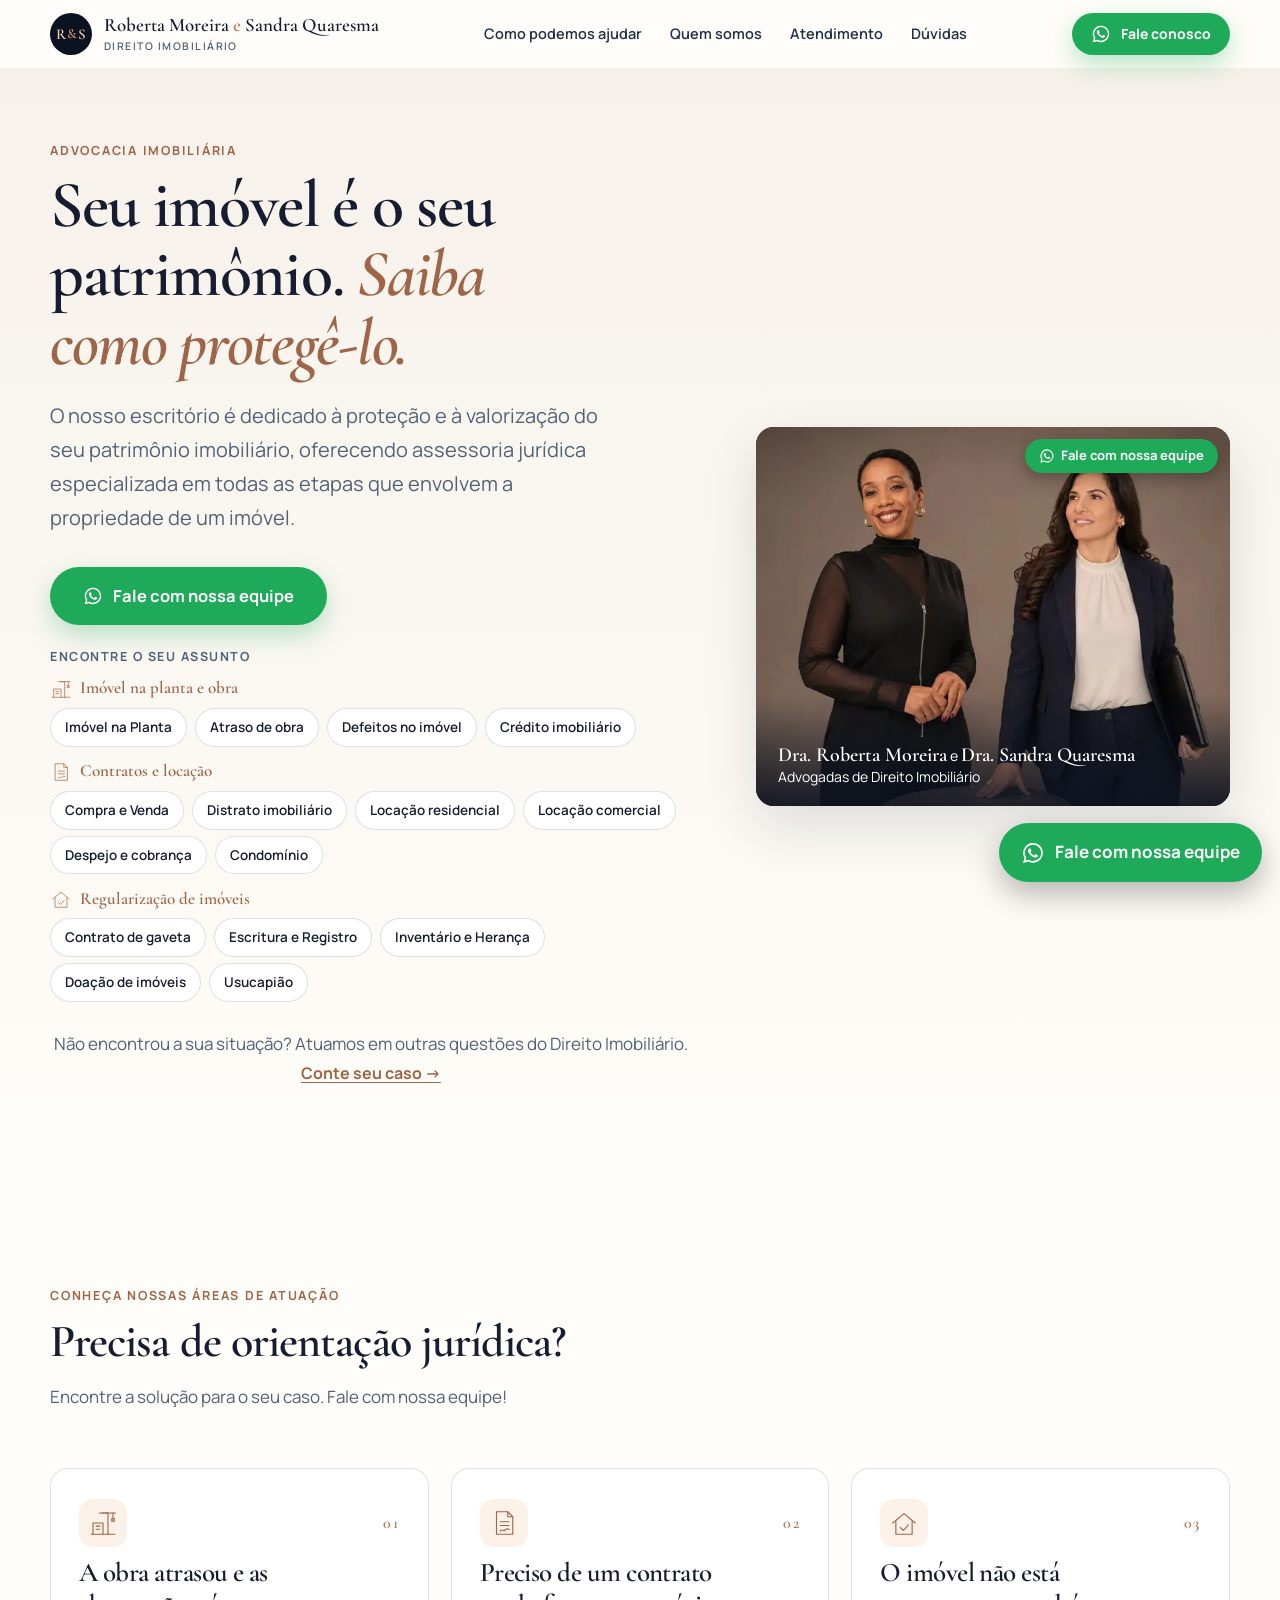
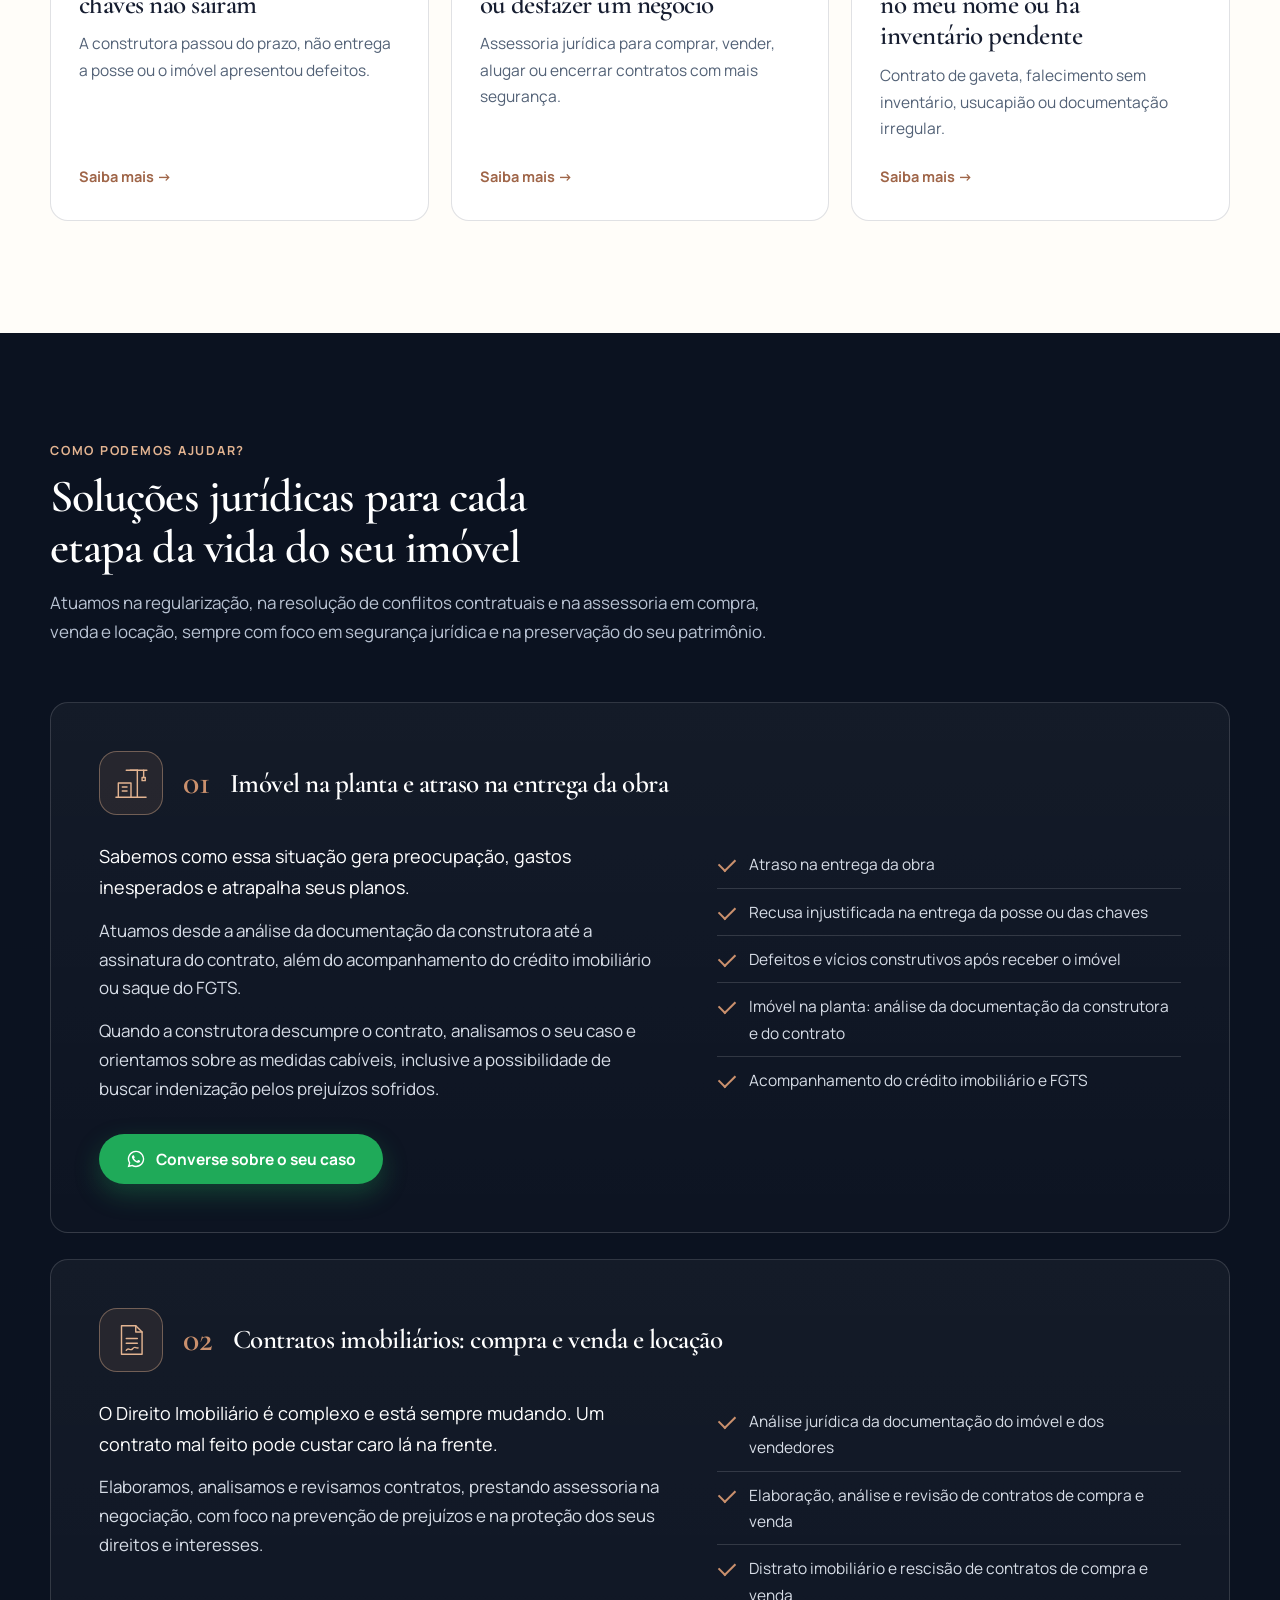
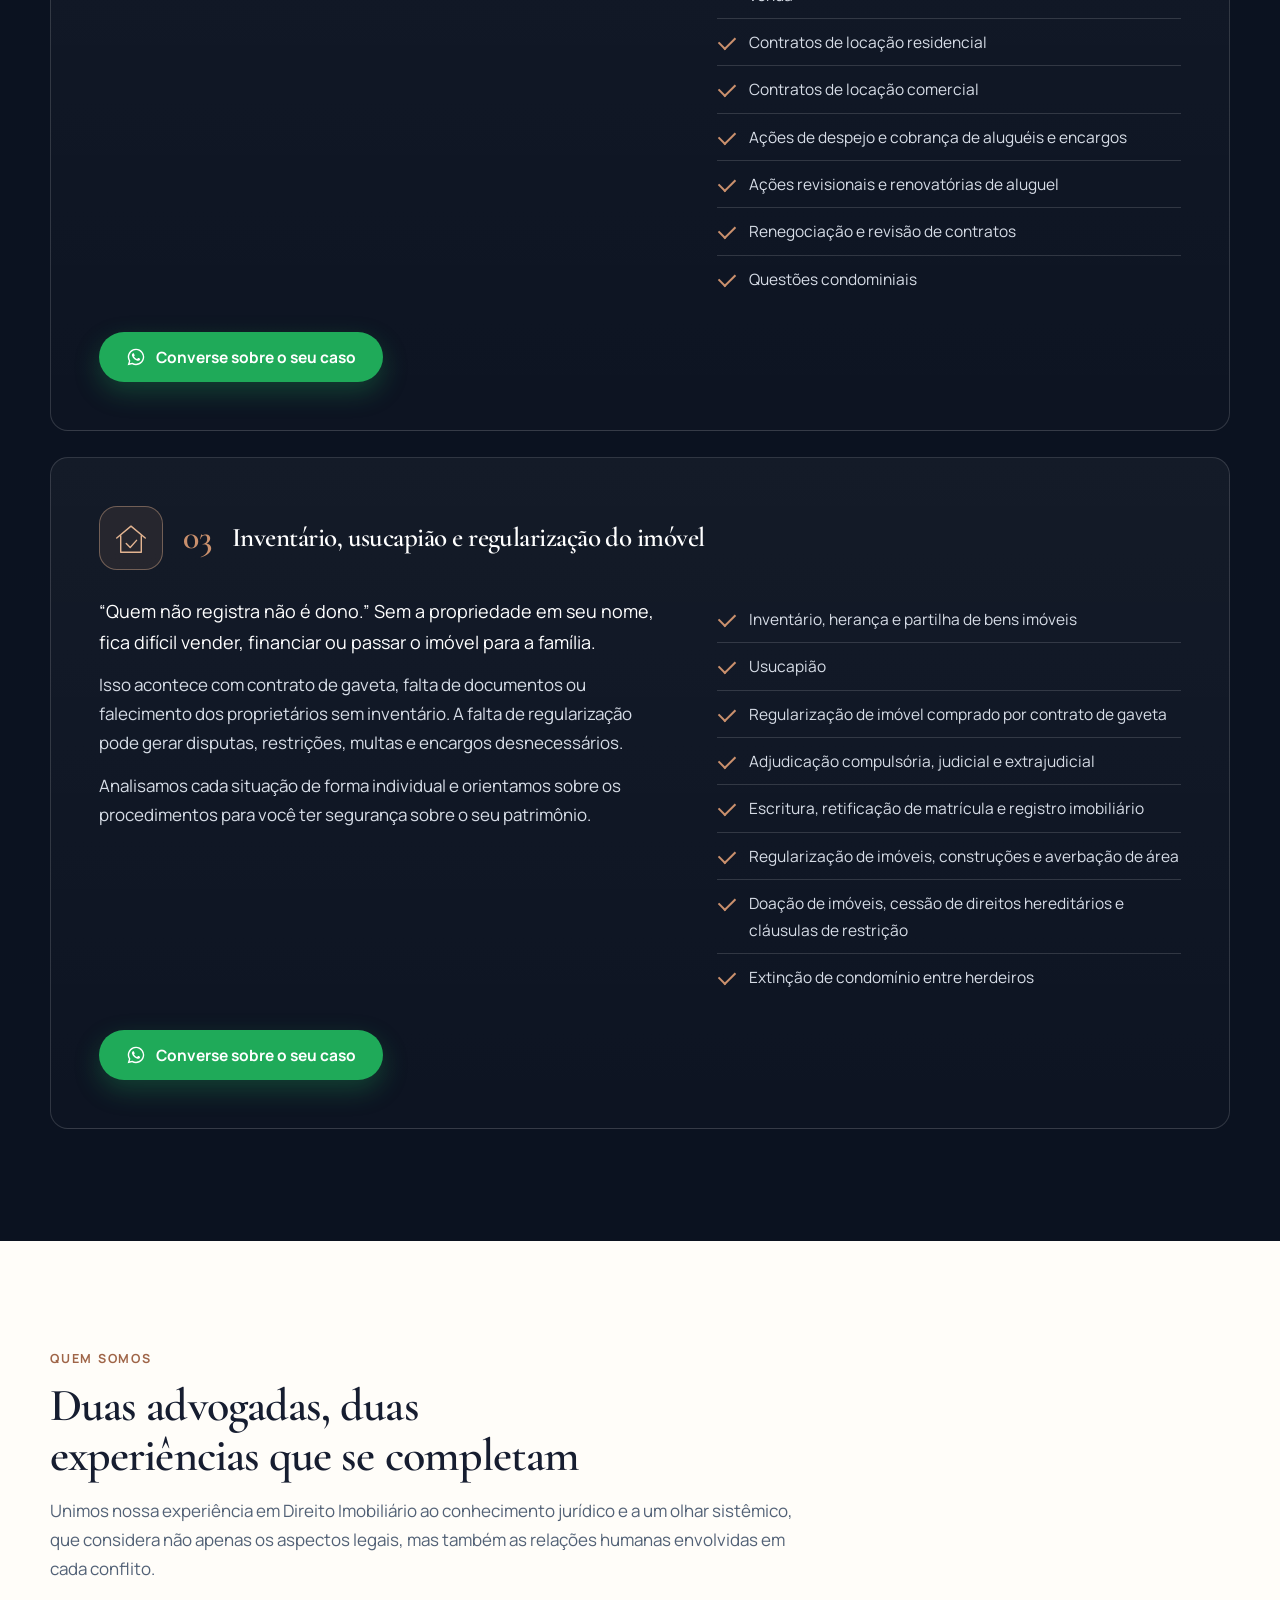
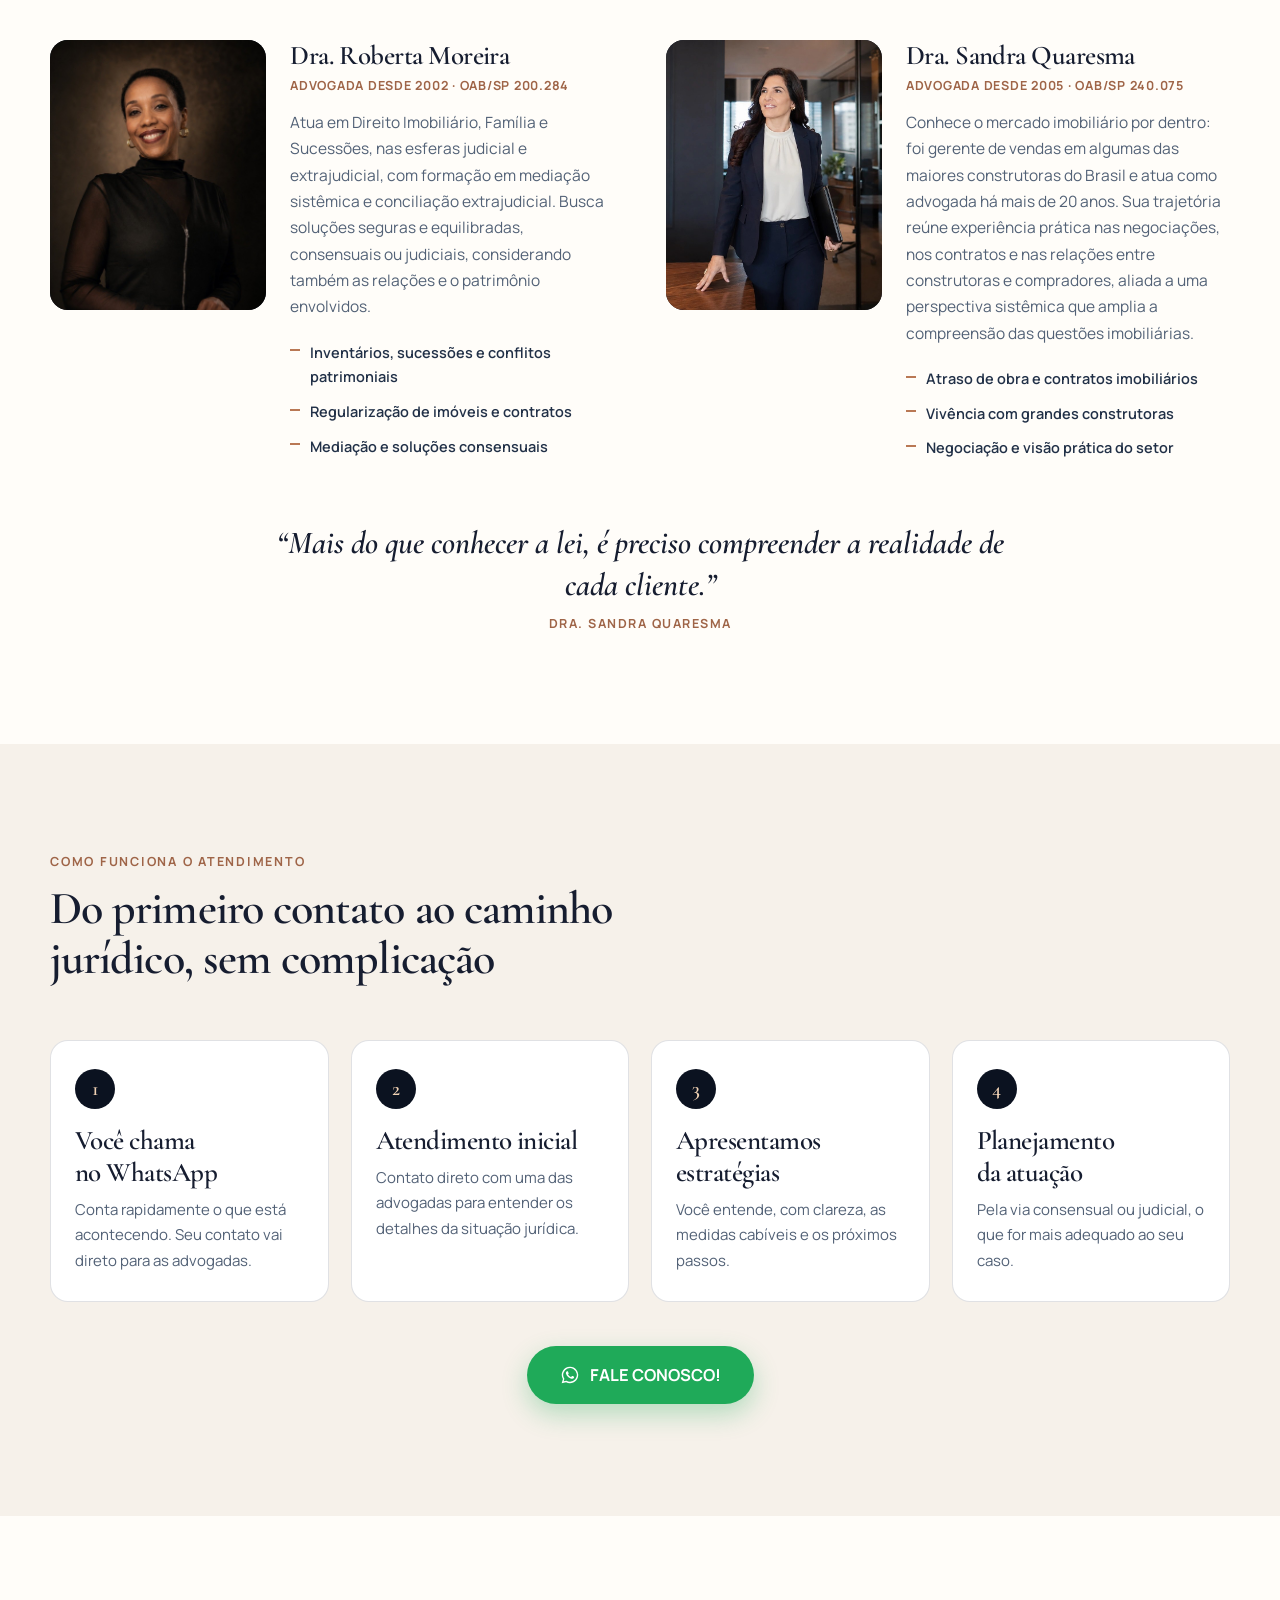
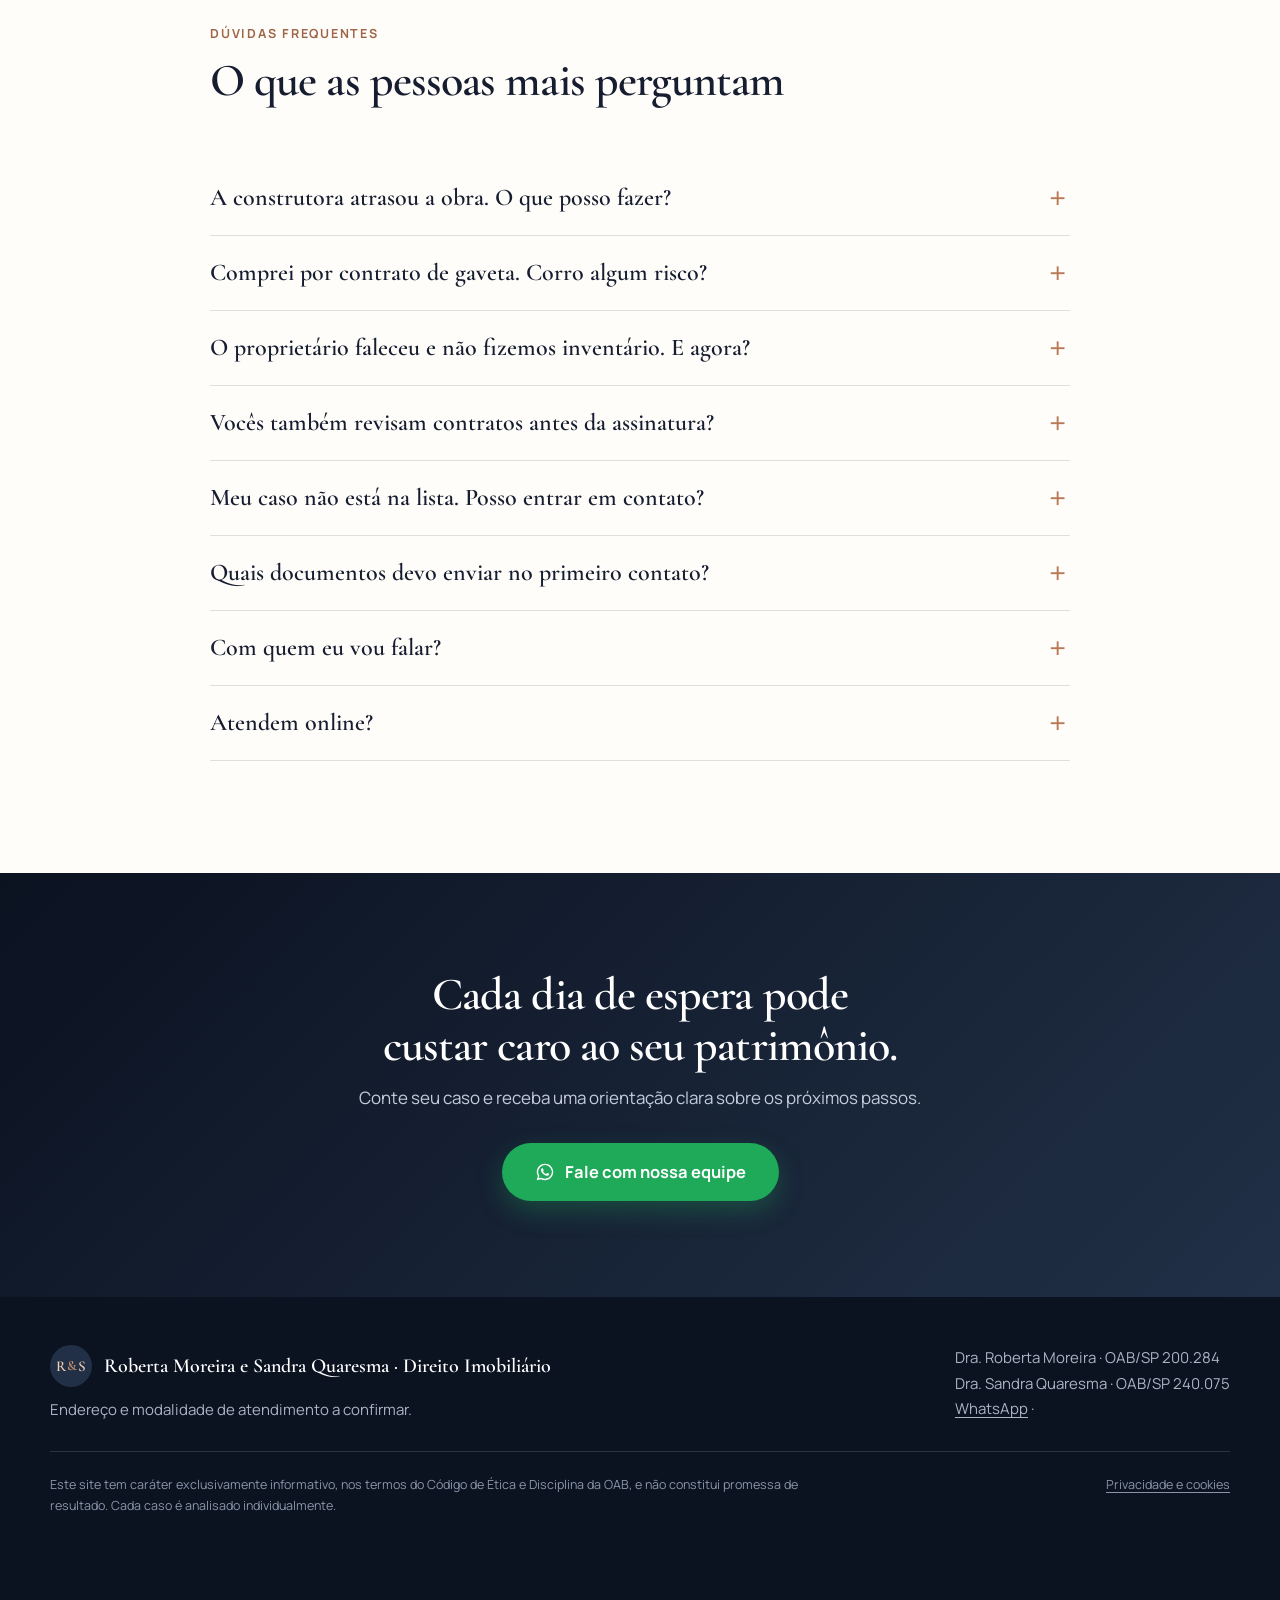
==== commit ceddf336: "LP: CTAs mais neutros e convidativos (Fale com nossa equipe / Converse sobre o seu caso) Co-Authored" ====
--- a/index.html
+++ b/index.html
@@ -57,7 +57,7 @@
       <a href="#faq">Dúvidas</a>
     </nav>
     <a class="btn btn--sm btn--wa" href="#" data-wa="topo">
-      <svg class="ico" viewBox="0 0 24 24" aria-hidden="true"><use href="#i-wa"/></svg> Falar agora
+      <svg class="ico" viewBox="0 0 24 24" aria-hidden="true"><use href="#i-wa"/></svg> Fale conosco
     </a>
   </div>
 </header>
@@ -73,7 +73,7 @@
       <p class="lead">O nosso escritório é dedicado à proteção e à valorização do seu patrimônio imobiliário, oferecendo assessoria jurídica especializada em todas as etapas que envolvem a propriedade de um imóvel.</p>
       <div class="hero__cta">
         <a class="btn btn--wa btn--lg" href="#" data-wa="hero">
-          <svg class="ico" viewBox="0 0 24 24" aria-hidden="true"><use href="#i-wa"/></svg> Falar com as advogadas no WhatsApp
+          <svg class="ico" viewBox="0 0 24 24" aria-hidden="true"><use href="#i-wa"/></svg> Fale com nossa equipe
         </a>
       </div>
       <nav class="topics" aria-label="Encontre o seu assunto">
@@ -103,12 +103,12 @@
       <p class="situ__other situ__other--hero">Não encontrou a sua situação? Atuamos em outras questões do Direito Imobiliário. <button type="button" class="linkbtn" data-wa="indice" data-area="padrao">Conte seu caso →</button></p>
     </div>
 
-    <figure class="hero__photo photo has-img" data-ratio="5/4" data-wa="foto" role="button" tabindex="0" aria-label="Falar com as advogadas no WhatsApp">
+    <figure class="hero__photo photo has-img" data-ratio="5/4" data-wa="foto" role="button" tabindex="0" aria-label="Fale com nossa equipe pelo WhatsApp">
       <picture>
         <source type="image/webp" srcset="assets/img/roberta-e-sandra-768.webp 768w, assets/img/roberta-e-sandra-1536.webp 1536w" sizes="(max-width: 960px) calc(100vw - 40px), 472px">
         <img src="assets/img/roberta-e-sandra.jpg" width="1536" height="1024" alt="Dra. Roberta Moreira e Dra. Sandra Quaresma" fetchpriority="high" decoding="async">
       </picture>
-      <span class="photo__tap" aria-hidden="true"><svg class="ico" viewBox="0 0 24 24"><use href="#i-wa"/></svg> Falar no WhatsApp</span>
+      <span class="photo__tap" aria-hidden="true"><svg class="ico" viewBox="0 0 24 24"><use href="#i-wa"/></svg> Fale com nossa equipe</span>
       <figcaption><b>Dra. Roberta Moreira</b> e <b>Dra. Sandra Quaresma</b><br>Advogadas de Direito Imobiliário</figcaption>
     </figure>
   </div>
@@ -181,7 +181,7 @@
           <li id="t-financiamento">Acompanhamento do crédito imobiliário e FGTS</li>
         </ul>
       </div>
-      <a class="btn btn--wa" href="#" data-wa="pilar" data-area="obra"><svg class="ico" viewBox="0 0 24 24" aria-hidden="true"><use href="#i-wa"/></svg> Analisar meu contrato de imóvel na planta</a>
+      <a class="btn btn--wa" href="#" data-wa="pilar" data-area="obra"><svg class="ico" viewBox="0 0 24 24" aria-hidden="true"><use href="#i-wa"/></svg> Converse sobre o seu caso</a>
     </article>
 
     <!-- Pilar 2 -->
@@ -208,7 +208,7 @@
           <li id="t-condominio">Questões condominiais</li>
         </ul>
       </div>
-      <a class="btn btn--wa" href="#" data-wa="pilar" data-area="contratos"><svg class="ico" viewBox="0 0 24 24" aria-hidden="true"><use href="#i-wa"/></svg> Falar sobre meu contrato</a>
+      <a class="btn btn--wa" href="#" data-wa="pilar" data-area="contratos"><svg class="ico" viewBox="0 0 24 24" aria-hidden="true"><use href="#i-wa"/></svg> Converse sobre o seu caso</a>
     </article>
 
     <!-- Pilar 3 -->
@@ -235,7 +235,7 @@
           <li>Extinção de condomínio entre herdeiros</li>
         </ul>
       </div>
-      <a class="btn btn--wa" href="#" data-wa="pilar" data-area="inventario"><svg class="ico" viewBox="0 0 24 24" aria-hidden="true"><use href="#i-wa"/></svg> Regularizar meu imóvel</a>
+      <a class="btn btn--wa" href="#" data-wa="pilar" data-area="inventario"><svg class="ico" viewBox="0 0 24 24" aria-hidden="true"><use href="#i-wa"/></svg> Converse sobre o seu caso</a>
     </article>
   </div>
 </section>
@@ -338,7 +338,7 @@
   <div class="shell cta__in">
     <h2>Cada dia de espera pode custar caro ao seu patrimônio.</h2>
     <p>Conte seu caso e receba uma orientação clara sobre os próximos passos.</p>
-    <a class="btn btn--wa btn--lg" href="#" data-wa="cta-final"><svg class="ico" viewBox="0 0 24 24" aria-hidden="true"><use href="#i-wa"/></svg> Falar com as advogadas agora</a>
+    <a class="btn btn--wa btn--lg" href="#" data-wa="cta-final"><svg class="ico" viewBox="0 0 24 24" aria-hidden="true"><use href="#i-wa"/></svg> Fale com nossa equipe</a>
   </div>
 </section>
 </main>
@@ -362,8 +362,8 @@
 </footer>
 
 <!-- WhatsApp flutuante -->
-<a class="fab" href="#" data-wa="flutuante" aria-label="Falar pelo WhatsApp">
-  <svg class="ico" viewBox="0 0 24 24" aria-hidden="true"><use href="#i-wa"/></svg><span>Falar no WhatsApp</span>
+<a class="fab" href="#" data-wa="flutuante" aria-label="Fale com nossa equipe pelo WhatsApp">
+  <svg class="ico" viewBox="0 0 24 24" aria-hidden="true"><use href="#i-wa"/></svg><span>Fale com nossa equipe</span>
 </a>
 
 <!-- Formulário de contato (abre ao clicar em qualquer botão de WhatsApp) -->
@@ -388,7 +388,7 @@
       </select></label>
     <label class="check" id="leadConsentBox"><input type="checkbox" name="aceite"><span>Concordo em compartilhar meus dados para ser atendido(a) e com o uso de cookies para medir os anúncios.</span></label>
     <p class="lead__err" id="leadErr" role="alert" hidden></p>
-    <button type="submit" class="btn btn--wa btn--lg lead__go"><svg class="ico" viewBox="0 0 24 24" aria-hidden="true"><use href="#i-wa"/></svg> Continuar para o WhatsApp</button>
+    <button type="submit" class="btn btn--wa btn--lg lead__go"><svg class="ico" viewBox="0 0 24 24" aria-hidden="true"><use href="#i-wa"/></svg> Continuar no WhatsApp</button>
   </form>
 </dialog>
 
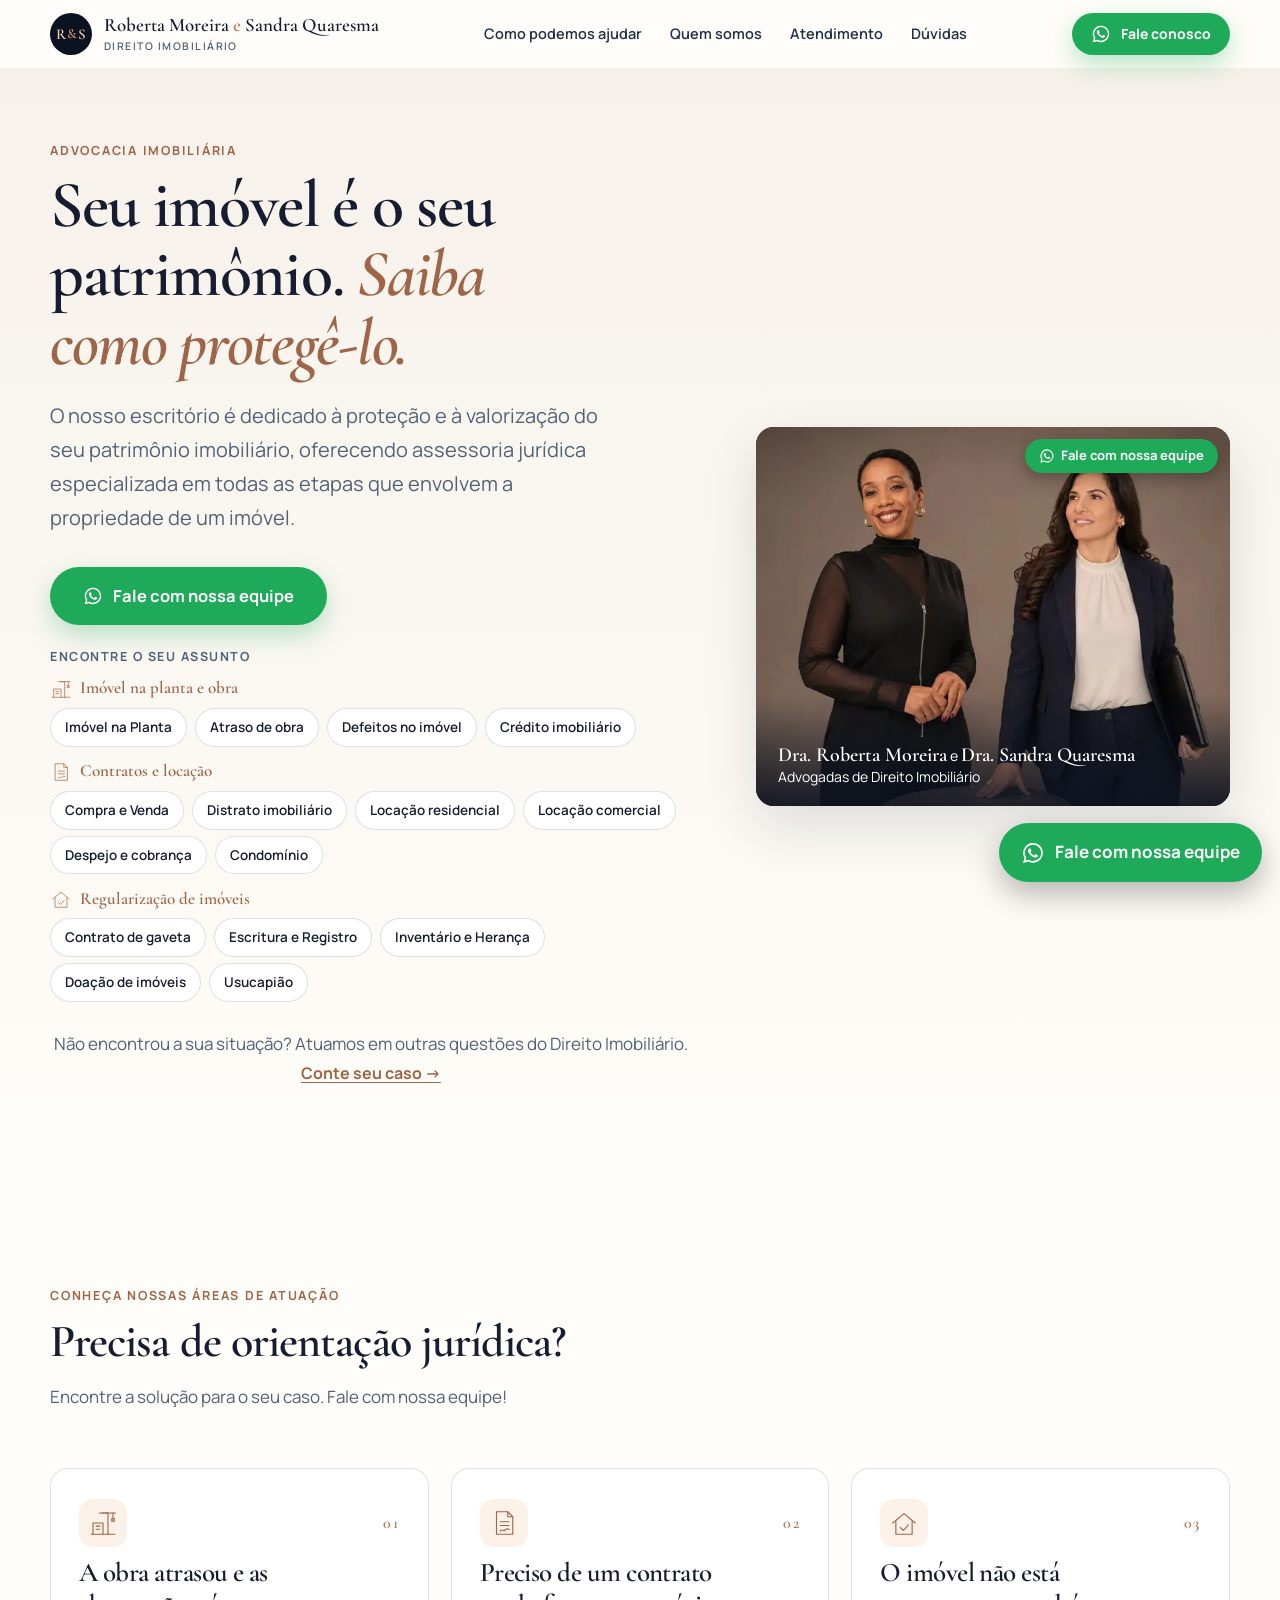
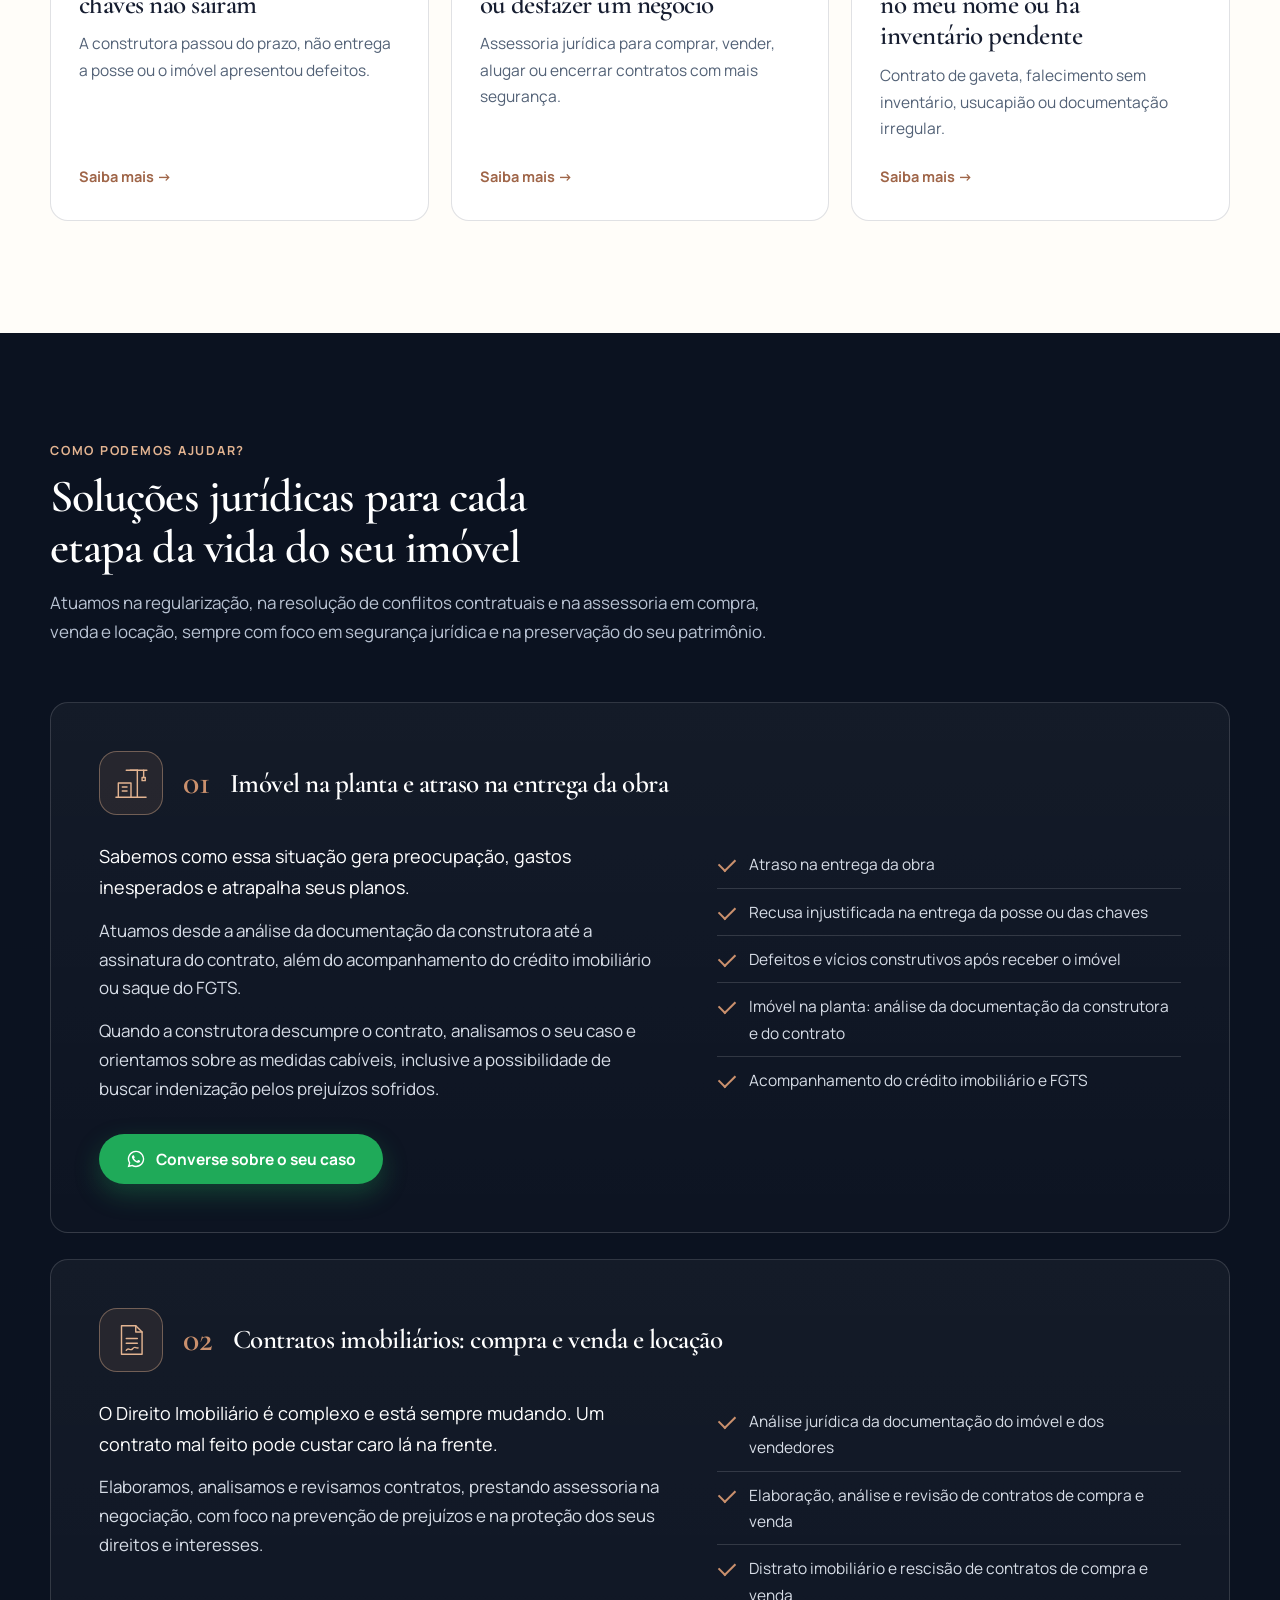
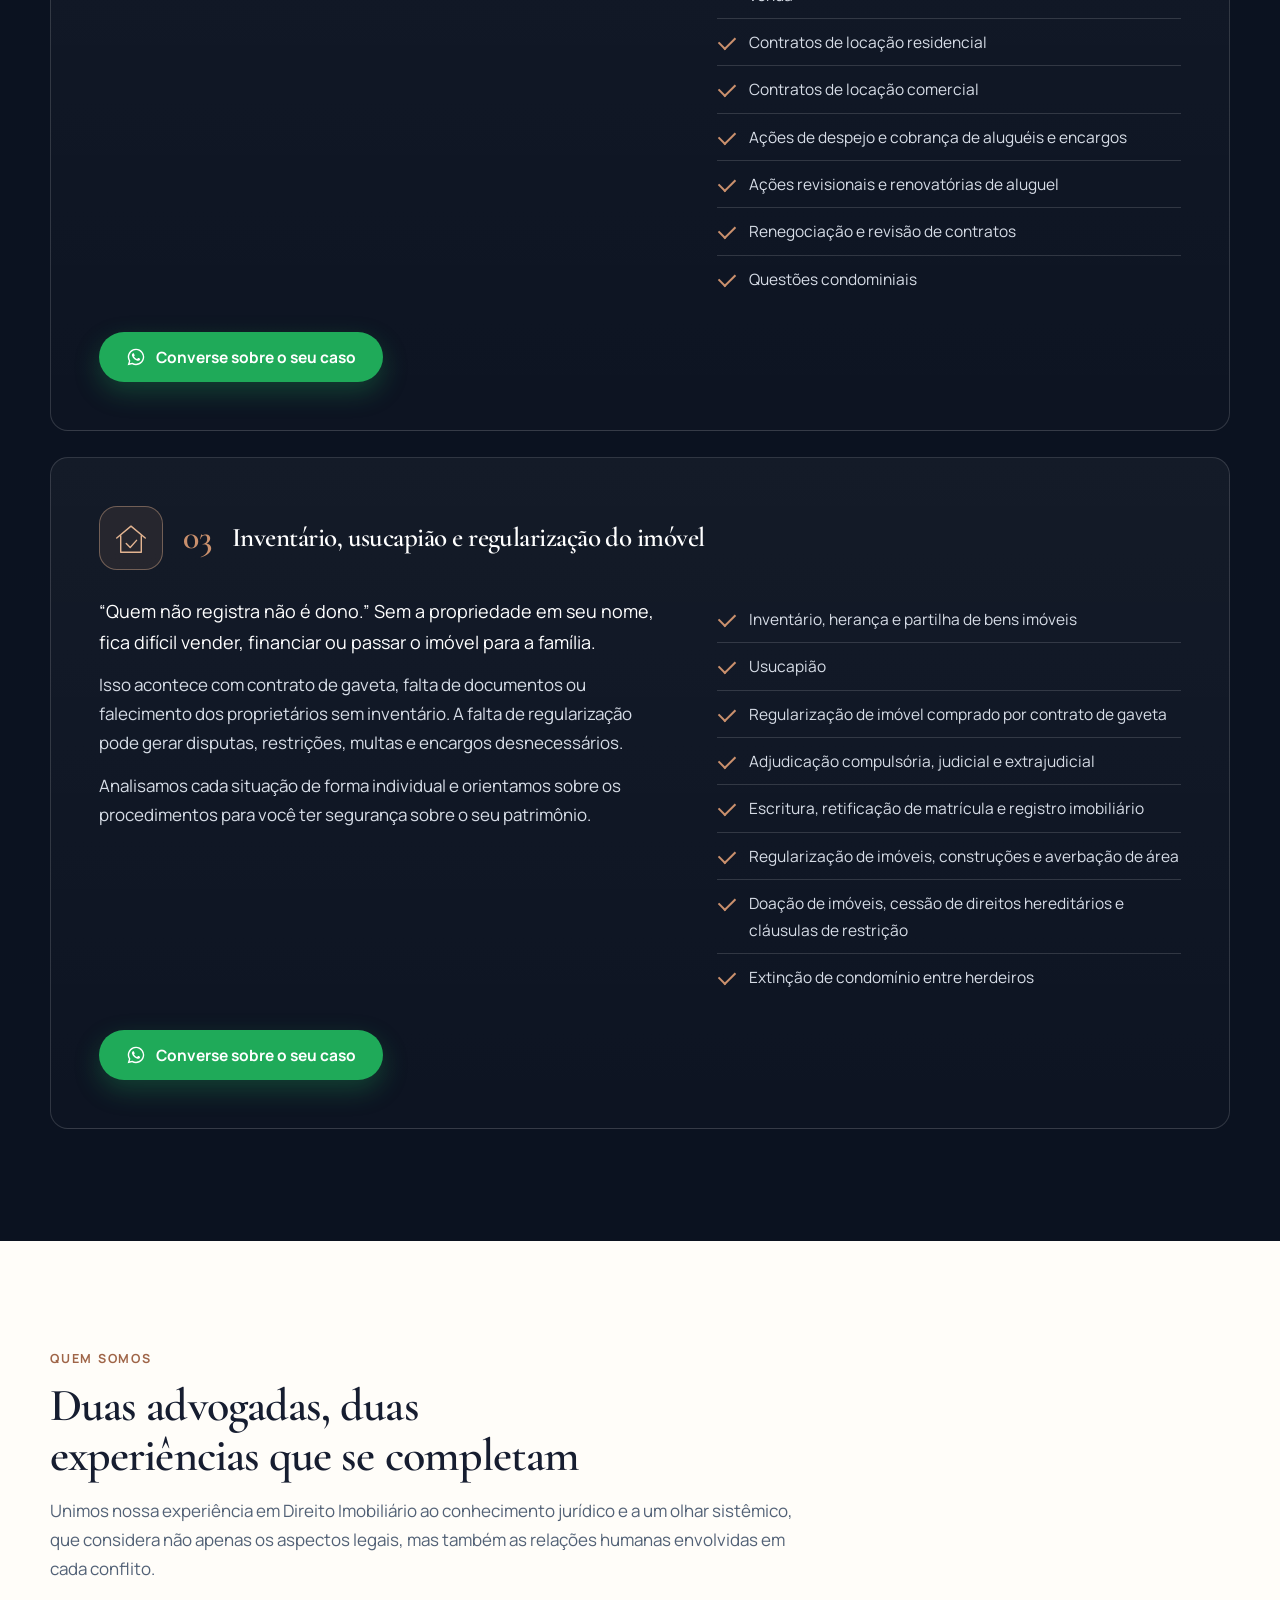
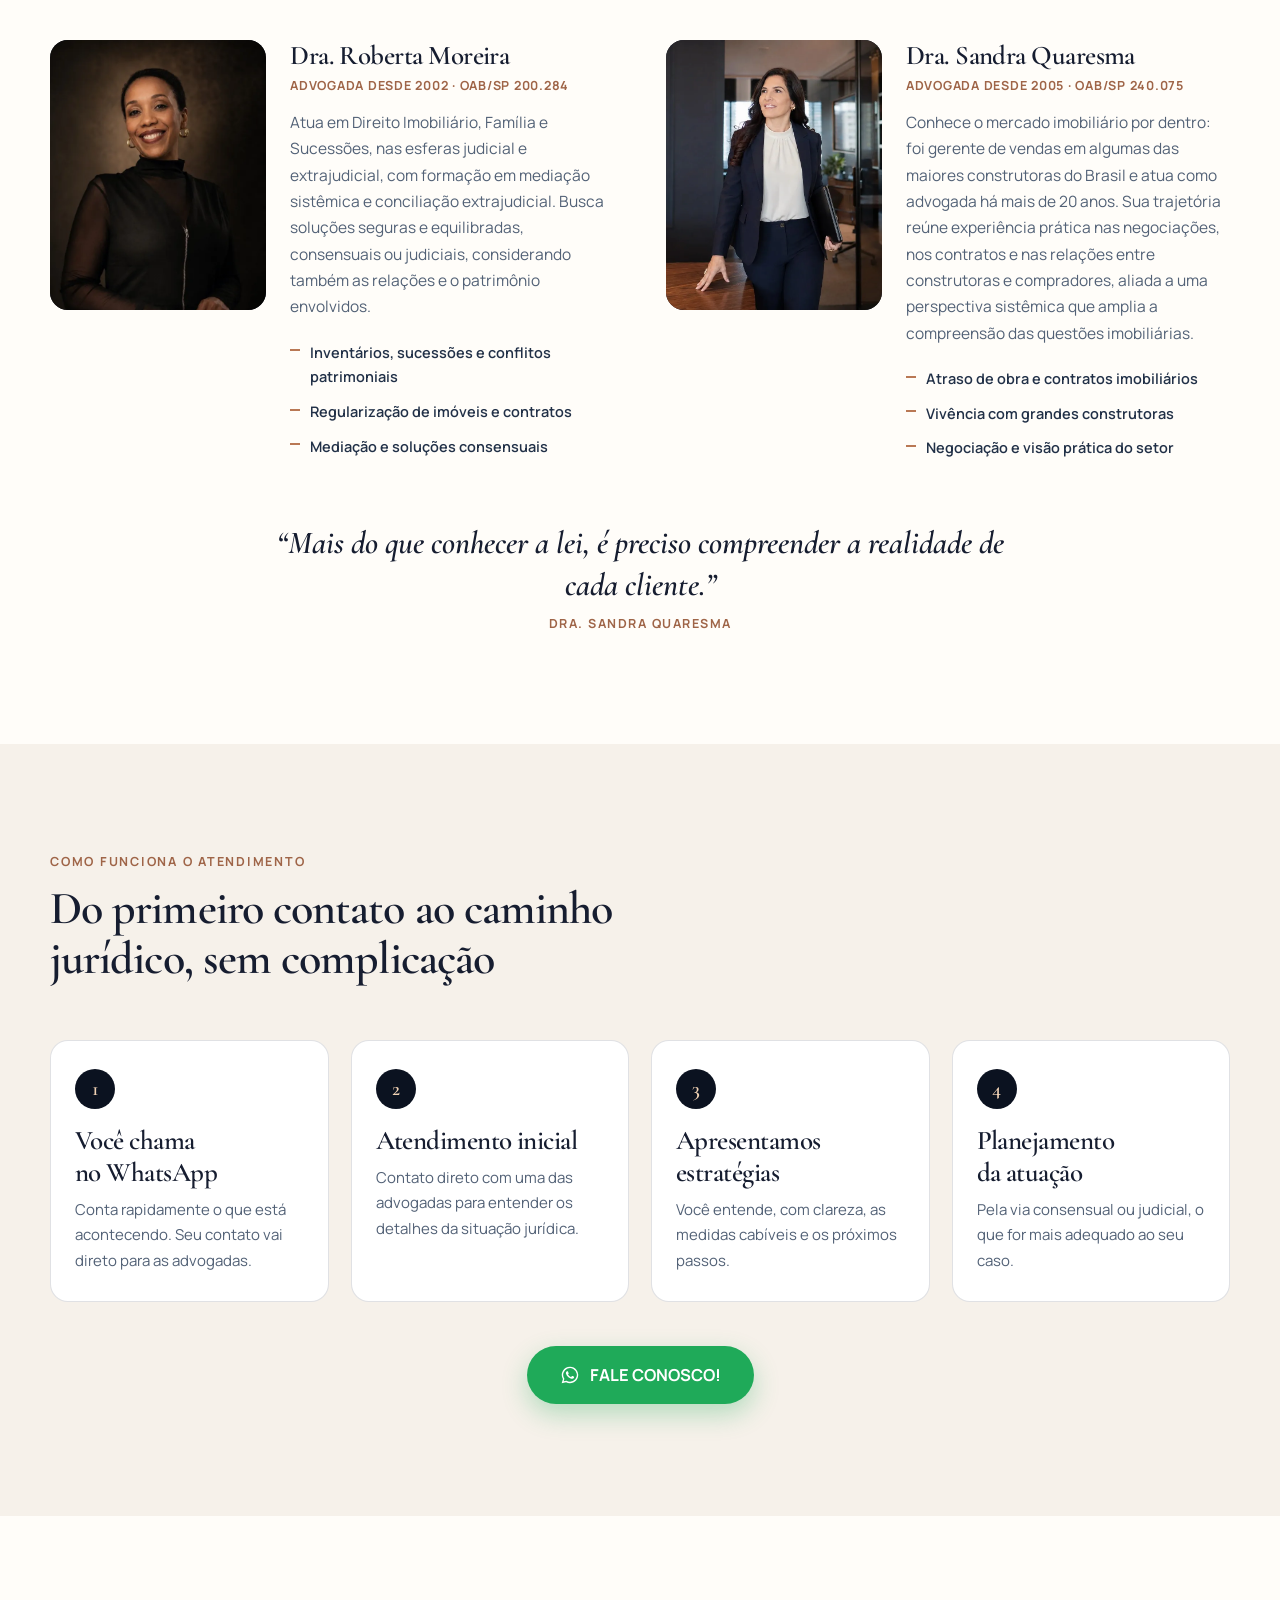
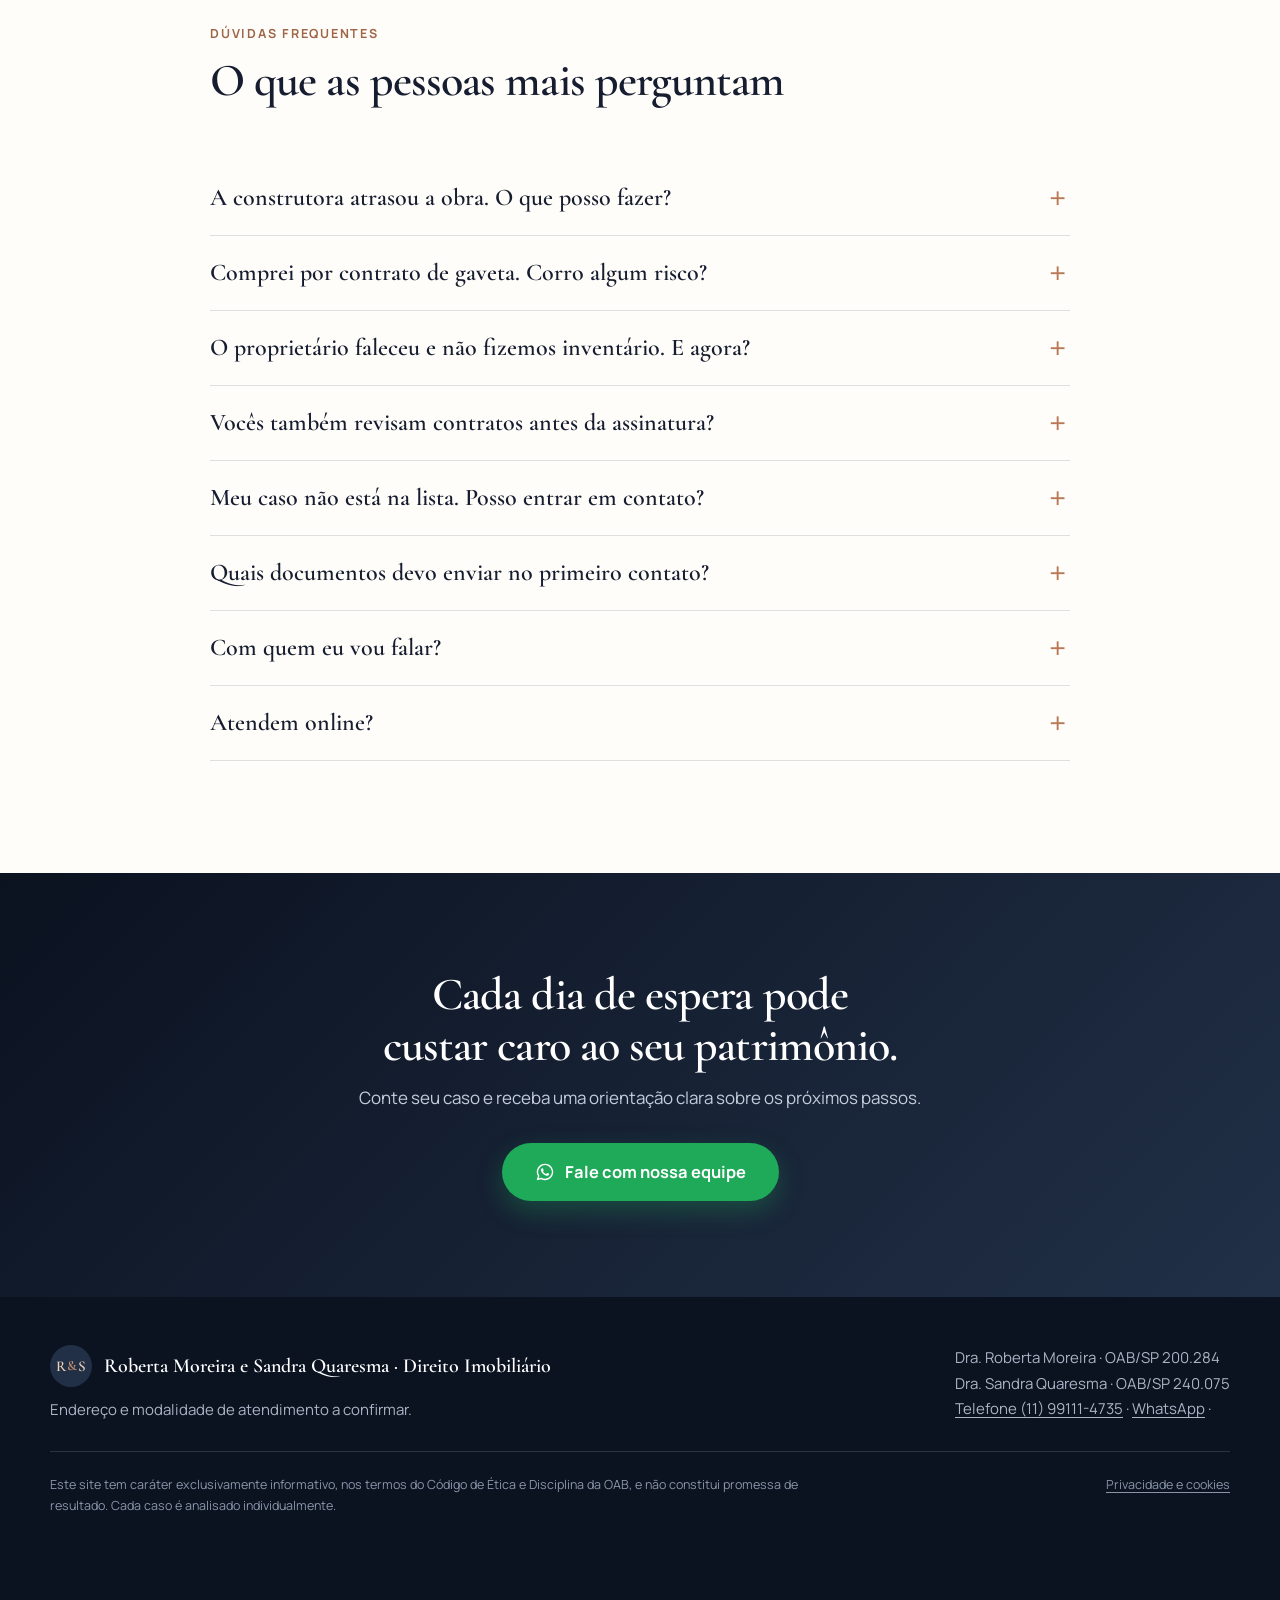
==== commit 83de01c0: "LP: /contrato-de-gaveta e redirect /gaveta, eventos modal_open e whatsapp_click, telefone, safe-area" ====
--- a/index.html
+++ b/index.html
@@ -2,7 +2,7 @@
 <html lang="pt-BR" class="no-js">
 <head>
   <meta charset="utf-8">
-  <meta name="viewport" content="width=device-width, initial-scale=1">
+  <meta name="viewport" content="width=device-width, initial-scale=1, viewport-fit=cover">
   <!-- Google Tag Manager -->
   <script>(function(w,d,s,l,i){w[l]=w[l]||[];w[l].push({'gtm.start':
   new Date().getTime(),event:'gtm.js'});var f=d.getElementsByTagName(s)[0],
@@ -251,9 +251,7 @@
 
     <div class="people">
       <article class="person">
-        <figure class="photo" data-photo="assets/img/roberta.jpg" data-alt="Dra. Roberta Moreira" data-ratio="4/5">
-          <div class="photo__ph"><span>Foto Dra. Roberta Moreira</span><small>assets/img/roberta.jpg<br>vertical, 4:5</small></div>
-        </figure>
+        <figure class="photo has-img" data-ratio="4/5"><img src="assets/img/roberta.webp" width="600" height="1067" alt="Dra. Roberta Moreira" loading="lazy" decoding="async"></figure>
         <div class="person__txt">
           <h3>Dra. Roberta Moreira</h3>
           <p class="role">Advogada desde 2002 · OAB/SP 200.284</p>
@@ -267,9 +265,7 @@
       </article>
 
       <article class="person">
-        <figure class="photo" data-photo="assets/img/sandra.jpg" data-alt="Dra. Sandra Quaresma" data-ratio="4/5">
-          <div class="photo__ph"><span>Foto Dra. Sandra Quaresma</span><small>assets/img/sandra.jpg<br>vertical, 4:5</small></div>
-        </figure>
+        <figure class="photo has-img" data-ratio="4/5"><img src="assets/img/sandra.webp" width="753" height="941" alt="Dra. Sandra Quaresma" loading="lazy" decoding="async"></figure>
         <div class="person__txt">
           <h3>Dra. Sandra Quaresma</h3>
           <p class="role">Advogada desde 2005 · OAB/SP 240.075</p>
@@ -352,7 +348,7 @@
     </div>
     <div class="muted">
       <p>Dra. Roberta Moreira · OAB/SP 200.284<br>Dra. Sandra Quaresma · OAB/SP 240.075</p>
-      <p><a href="#" data-wa="rodape">WhatsApp</a> · <a href="#" id="fInsta" hidden>Instagram</a></p>
+      <p><a href="tel:+5511991114735" id="fTel" aria-label="Ligar para (11) 99111-4735">Telefone (11) 99111-4735</a> · <a href="#" data-wa="rodape">WhatsApp</a> · <a href="#" id="fInsta" hidden>Instagram</a></p>
     </div>
   </div>
   <div class="shell footer__legal">
--- a/styles.css
+++ b/styles.css
@@ -318,3 +318,10 @@
   [data-leadhub-consent] div{flex-direction:column!important;gap:5px!important}
   [data-leadhub-consent] button{min-height:30px!important;padding:0 10px!important;font-size:12px!important}
 }
+
+/* Área segura do iPhone (barra home) no botão fixo, na barra de cookies e no fim da página */
+@media (max-width:620px){
+  .fab{padding-bottom:calc(12px + var(--fab-safe,0px));min-height:calc(56px + var(--fab-safe,0px))}
+  [data-leadhub-consent]{padding-bottom:calc(7px + env(safe-area-inset-bottom,0px))!important}
+  .footer__legal{padding-bottom:calc(84px + var(--cookie-h,0px) + env(safe-area-inset-bottom,0px))}
+}
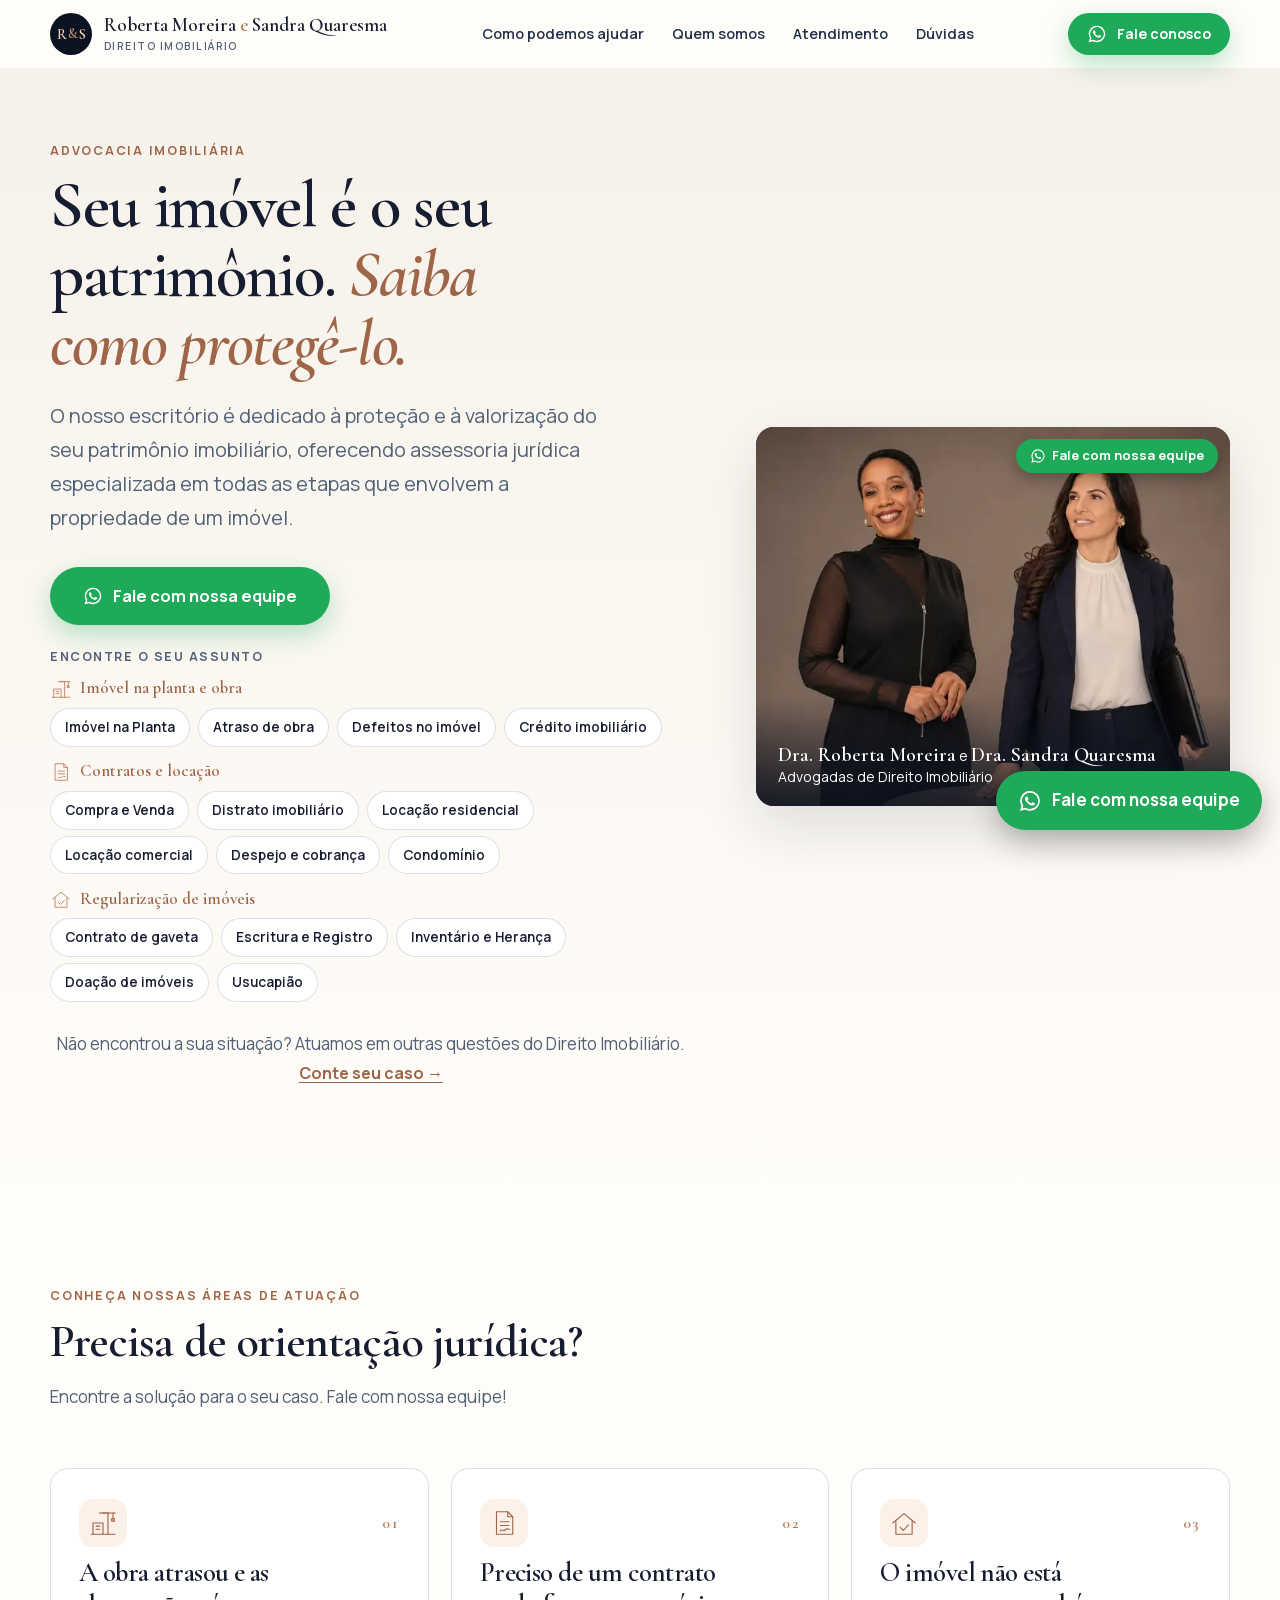
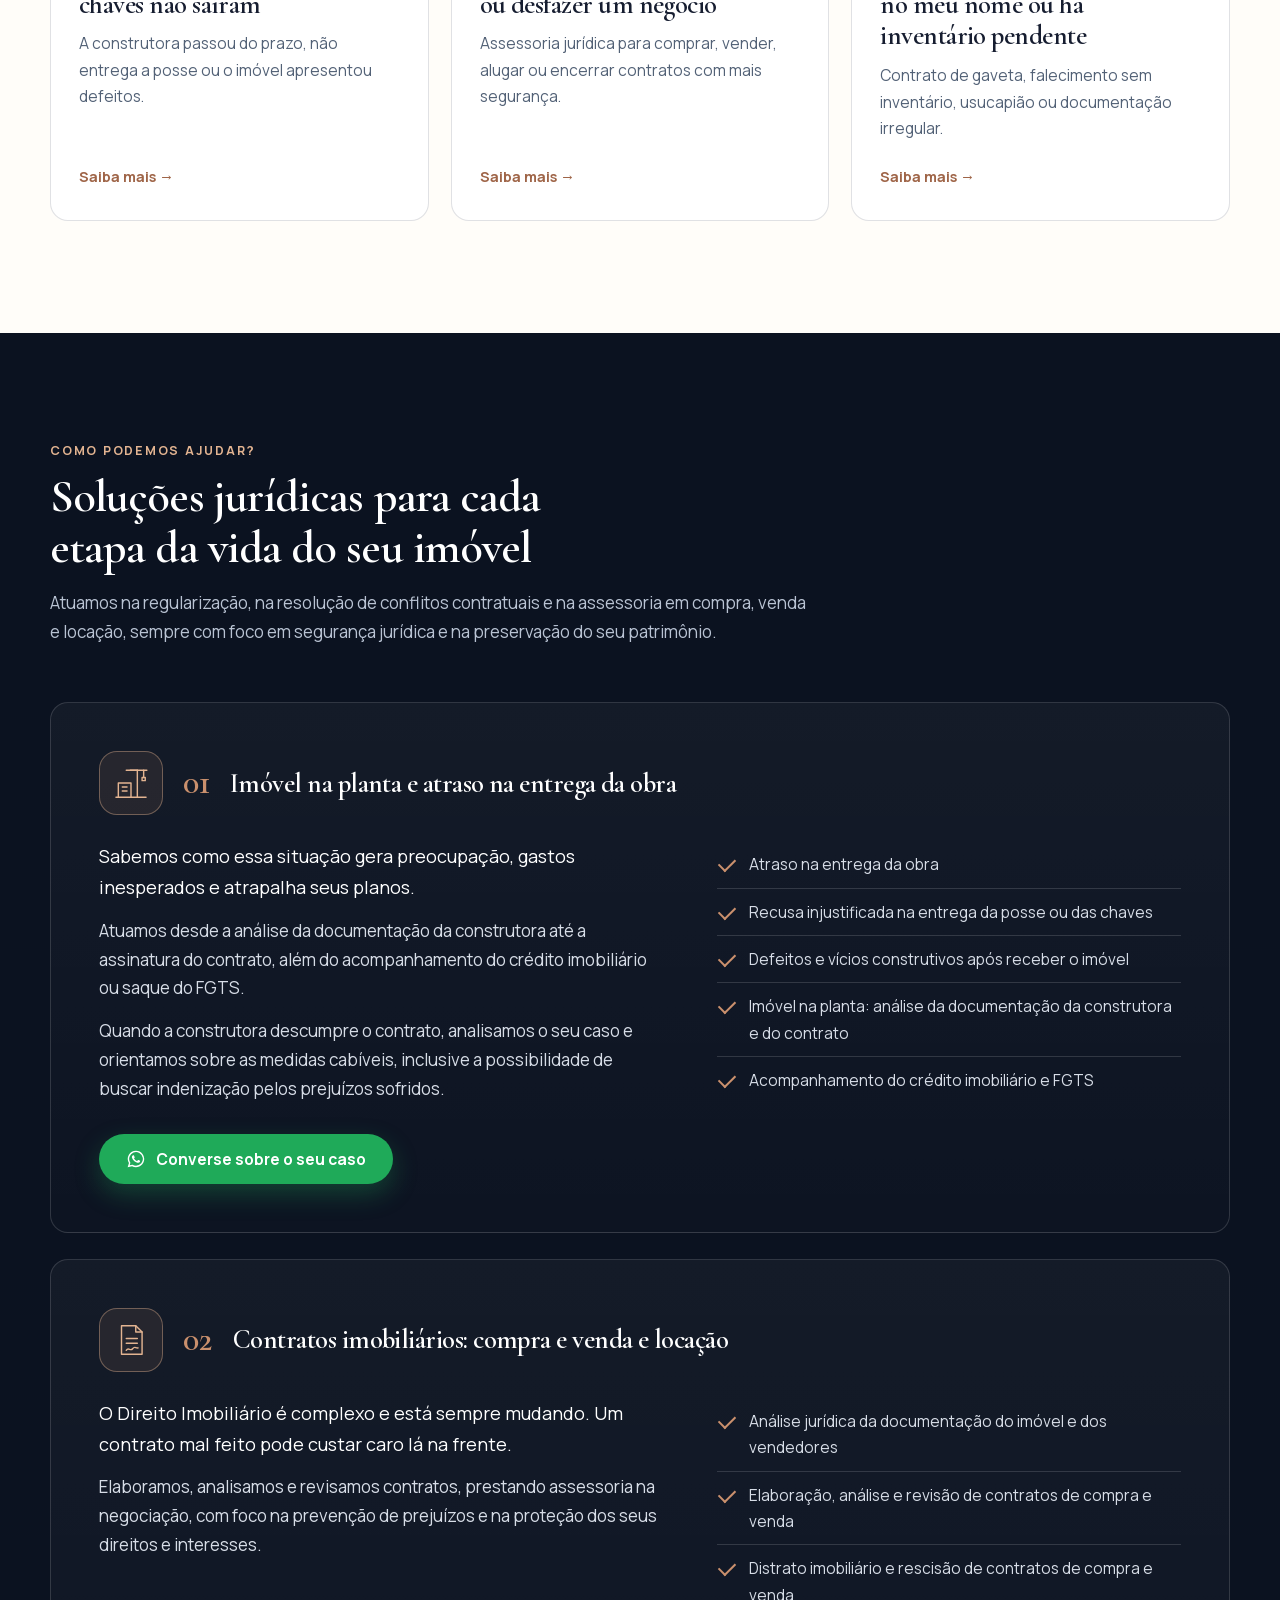
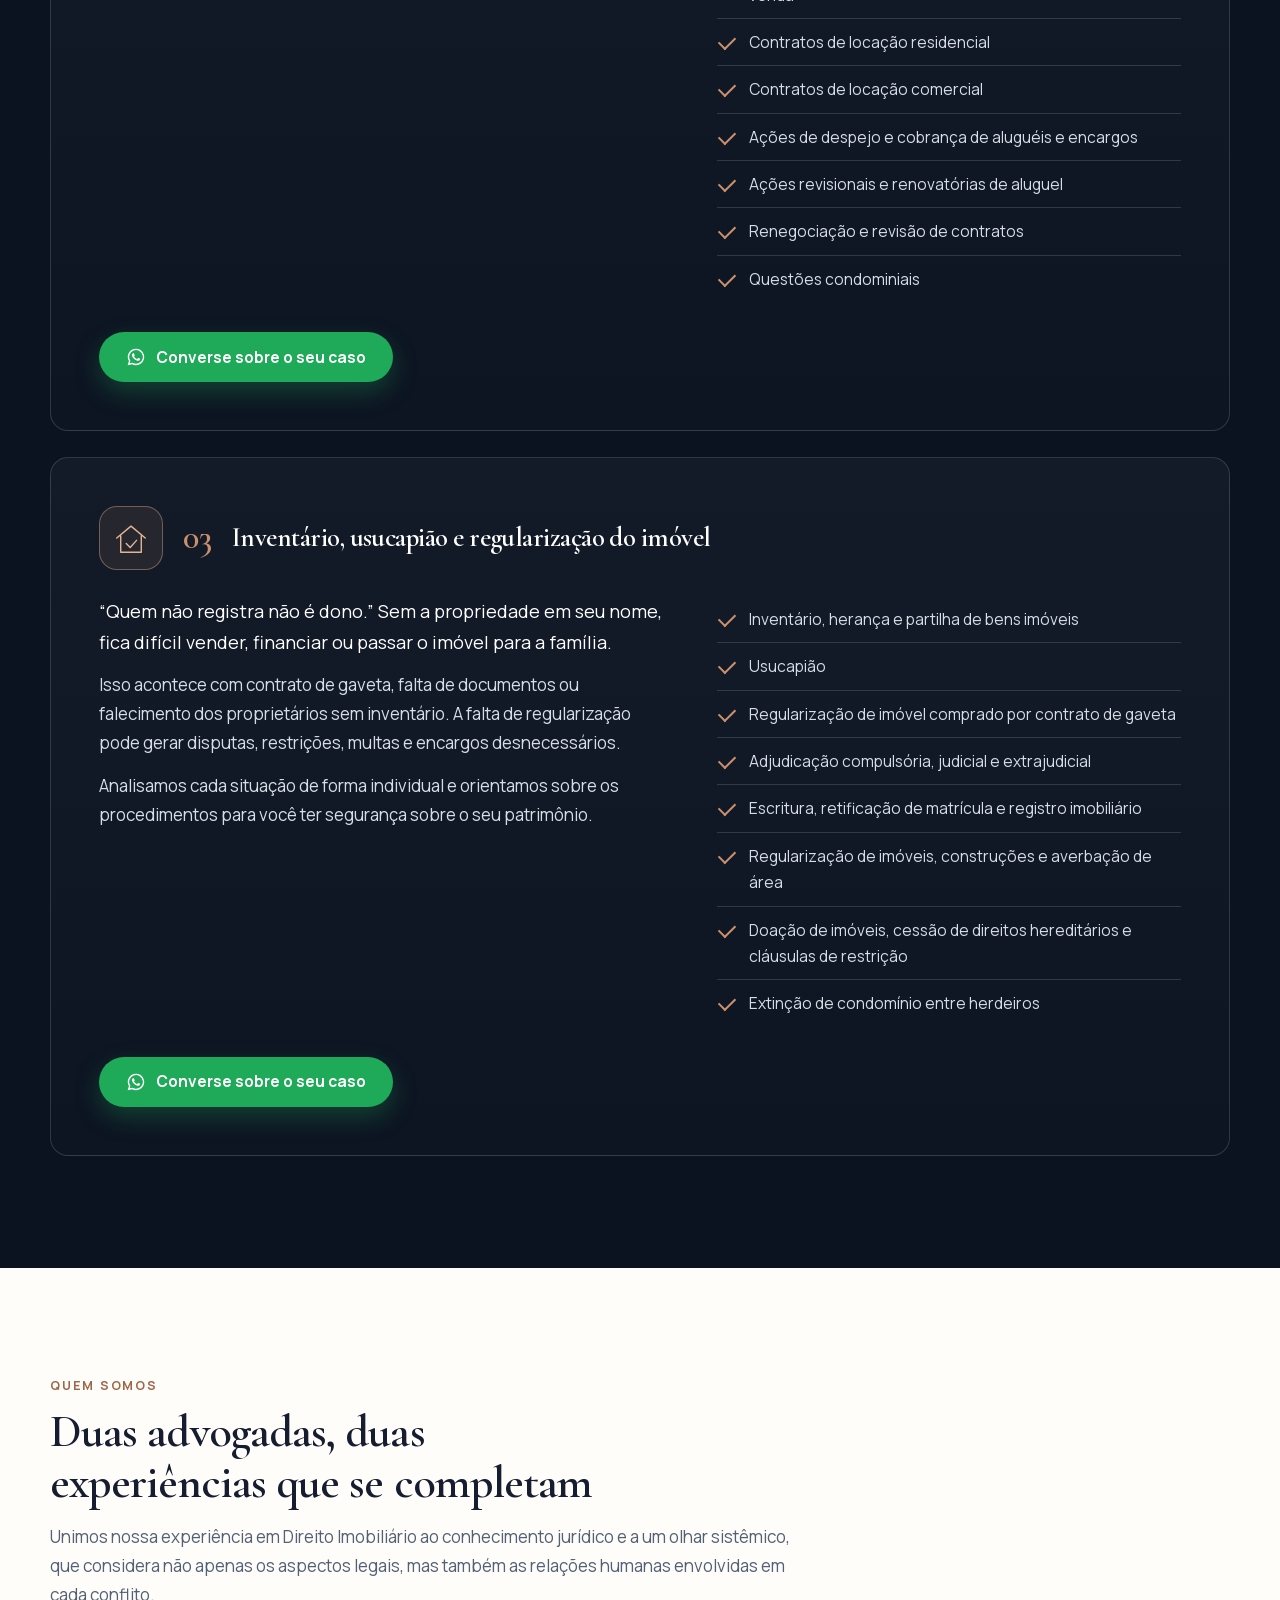
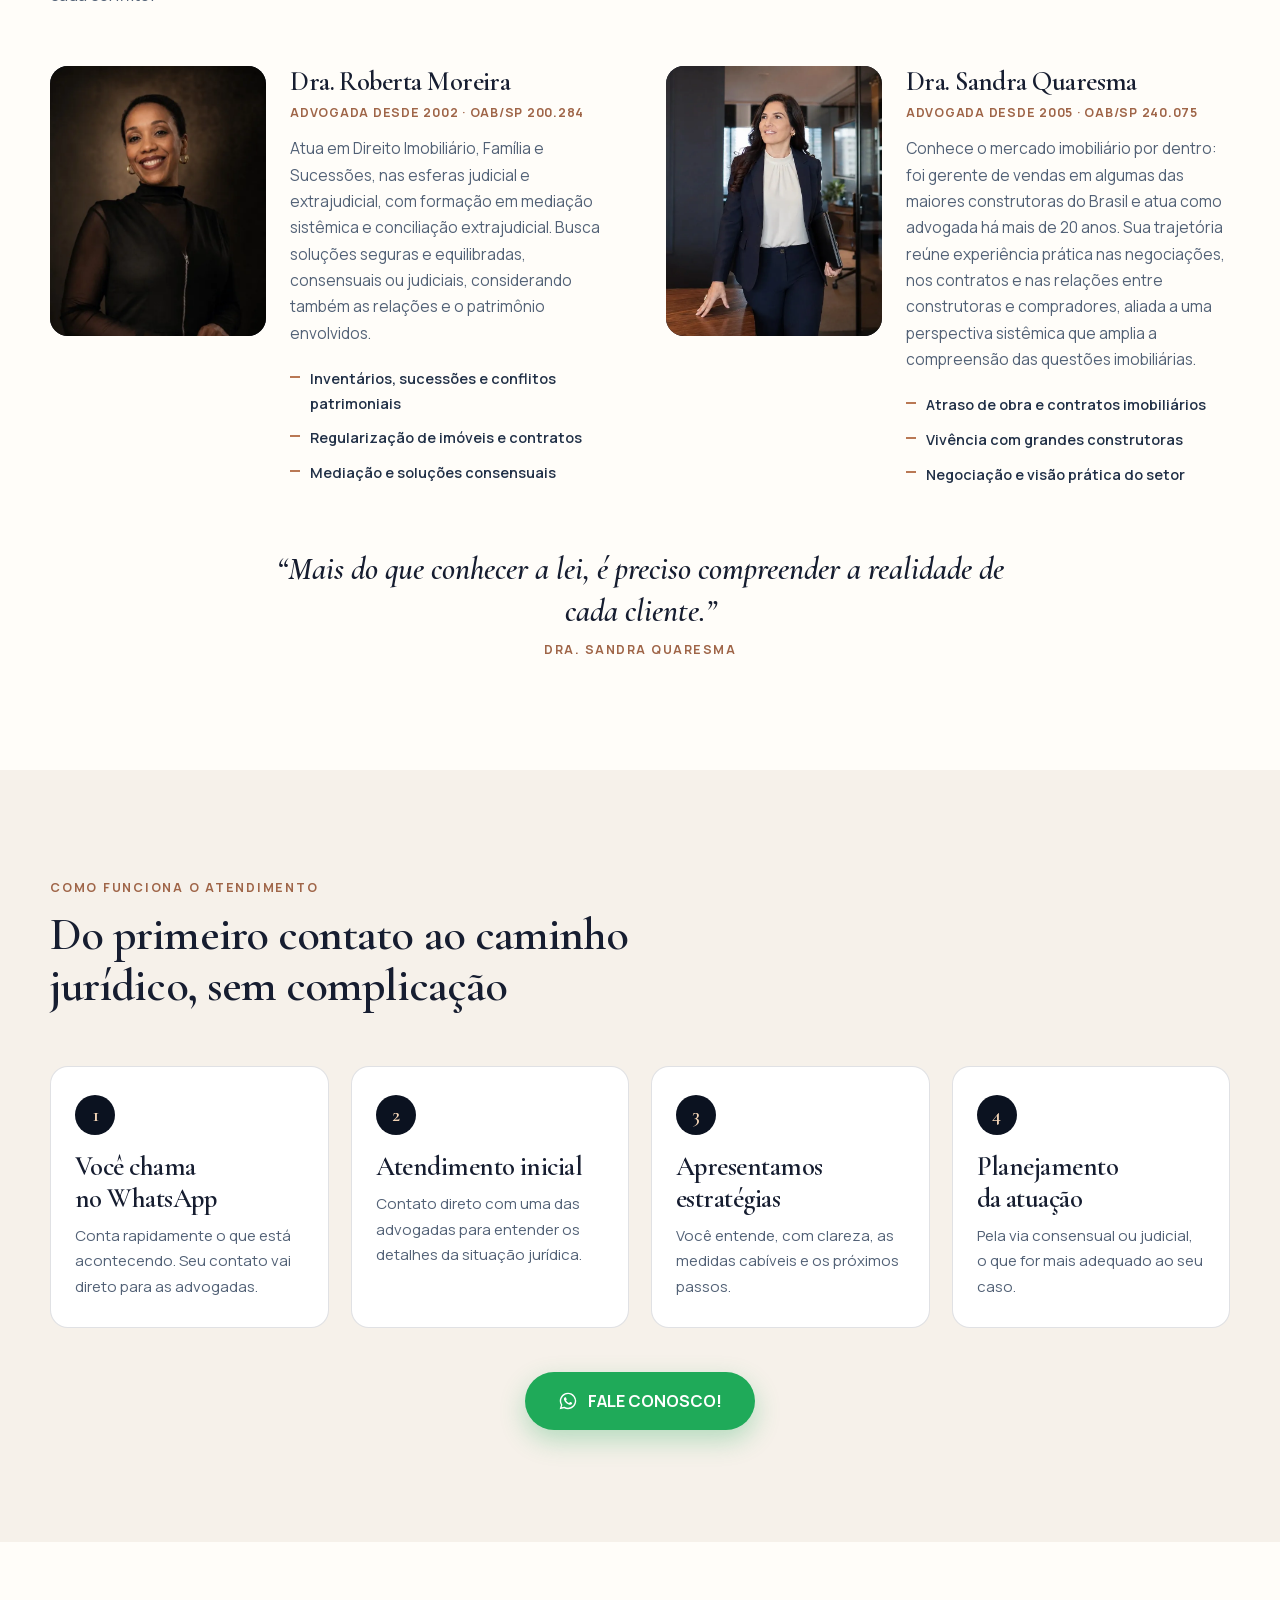
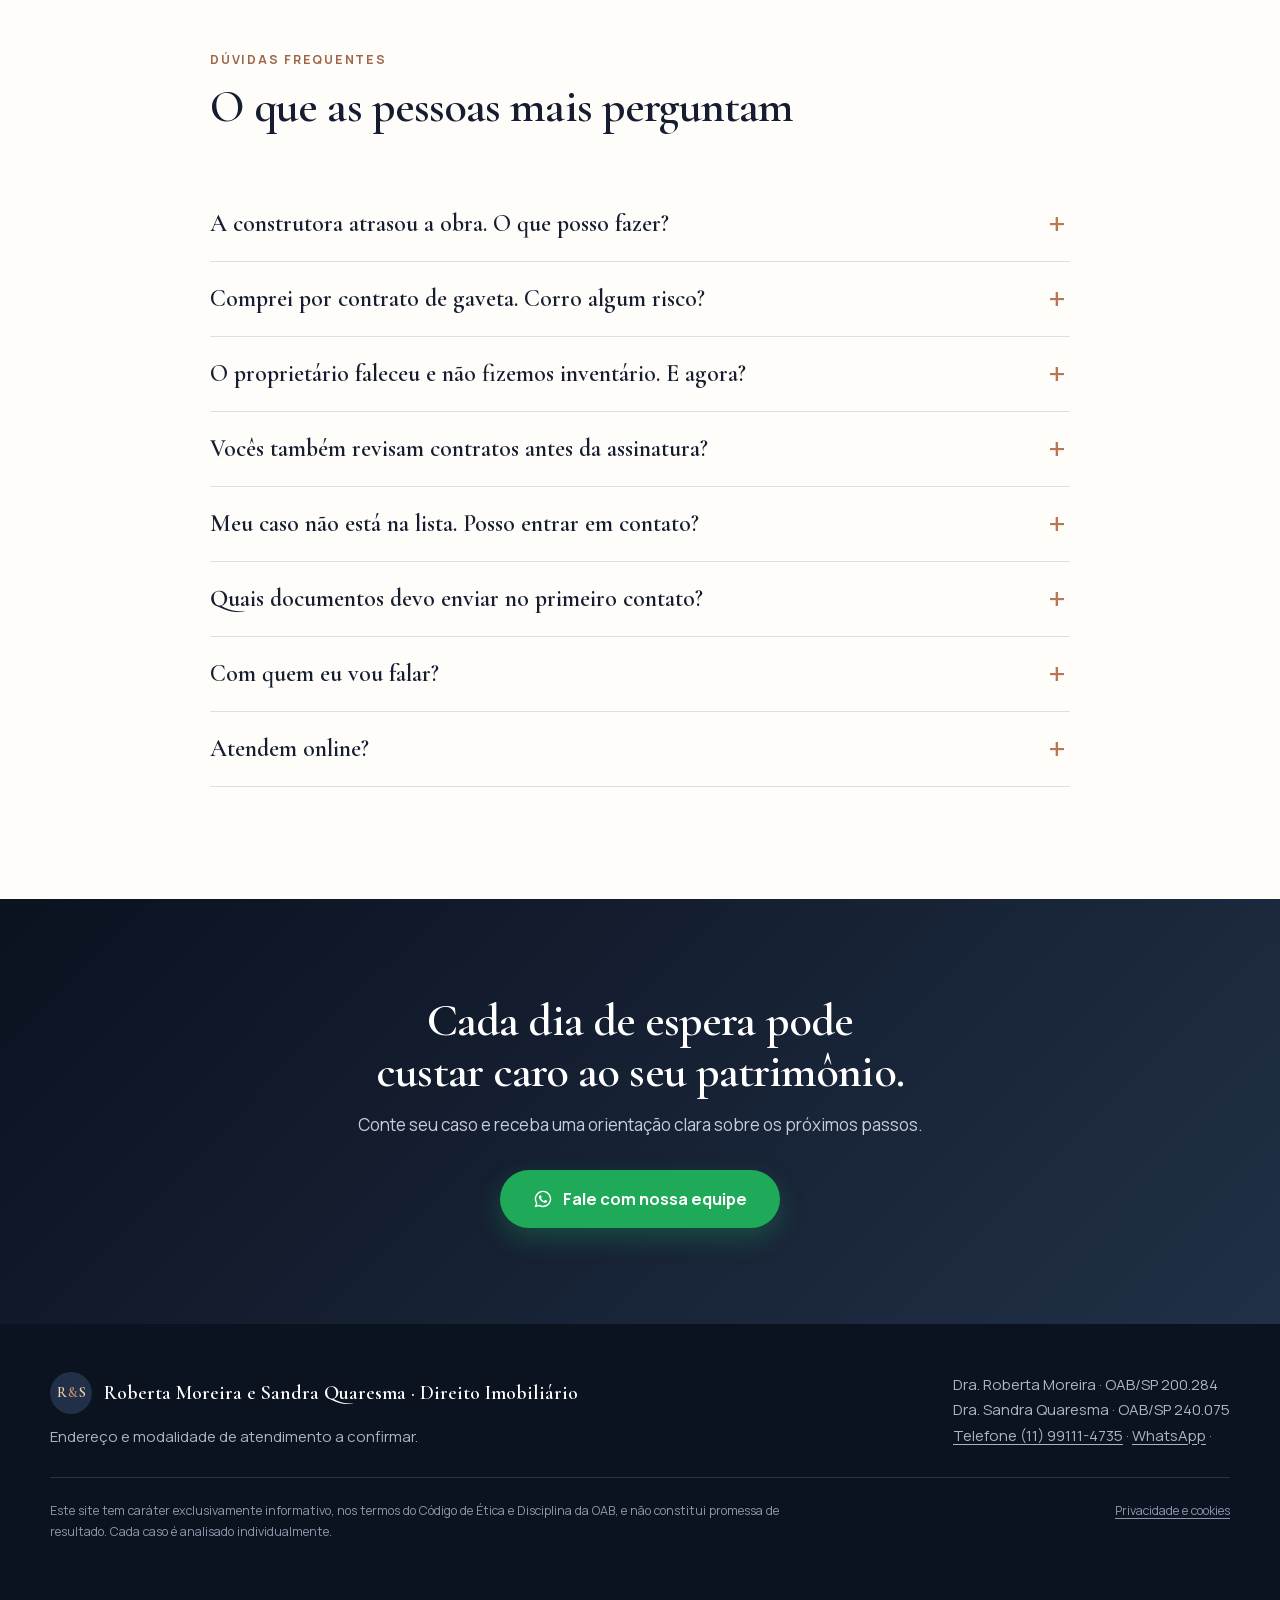
==== commit 880c6e30: "LP: CSS crítico, fontes próprias e páginas de tema estáticas (CLS e LCP); respiro no topo (legenda a" ====
--- a/index.html
+++ b/index.html
@@ -3,6 +3,10 @@
 <head>
   <meta charset="utf-8">
   <meta name="viewport" content="width=device-width, initial-scale=1, viewport-fit=cover">
+  <link rel="preload" as="image" type="image/webp" href="/assets/img/roberta-e-sandra-768.webp" imagesrcset="/assets/img/roberta-e-sandra-768.webp 768w, /assets/img/roberta-e-sandra-1536.webp 1536w" imagesizes="(max-width: 960px) calc(100vw - 40px), 472px" fetchpriority="high">
+  <link rel="preload" as="font" type="font/woff2" href="/assets/fonts/cormorant-garamond-normal.woff2" crossorigin>
+  <link rel="preload" as="font" type="font/woff2" href="/assets/fonts/cormorant-garamond-italic.woff2" crossorigin>
+  <link rel="preload" as="font" type="font/woff2" href="/assets/fonts/manrope.woff2" crossorigin>
   <!-- Google Tag Manager -->
   <script>(function(w,d,s,l,i){w[l]=w[l]||[];w[l].push({'gtm.start':
   new Date().getTime(),event:'gtm.js'});var f=d.getElementsByTagName(s)[0],
@@ -30,11 +34,10 @@
   <meta property="og:type" content="website">
   <meta property="og:locale" content="pt_BR">
   <meta name="robots" content="noindex"><!-- remover quando a página for ao ar no domínio definitivo -->
-  <link rel="preconnect" href="https://fonts.googleapis.com">
-  <link rel="preconnect" href="https://fonts.gstatic.com" crossorigin>
-  <link href="https://fonts.googleapis.com/css2?family=Cormorant+Garamond:ital,wght@0,500;0,600;0,700;1,500;1,600&family=Manrope:wght@400;500;600;700&display=swap" rel="stylesheet">
-  <link rel="preload" as="image" type="image/webp" href="assets/img/roberta-e-sandra-768.webp" imagesrcset="assets/img/roberta-e-sandra-768.webp 768w, assets/img/roberta-e-sandra-1536.webp 1536w" imagesizes="(max-width: 960px) calc(100vw - 40px), 472px" fetchpriority="high">
-  <link rel="stylesheet" href="styles.css">
+  <script>try{if(localStorage.getItem("lh_consent")===null)document.documentElement.classList.add("pede-cookies")}catch(e){document.documentElement.classList.add("pede-cookies")}</script>
+  <style>@font-face{font-family:"Cormorant Garamond";font-style:normal;font-weight:500 700;font-display:swap;src:url(/assets/fonts/cormorant-garamond-normal.woff2) format("woff2")}@font-face{font-family:"Cormorant Garamond";font-style:italic;font-weight:500 700;font-display:swap;src:url(/assets/fonts/cormorant-garamond-italic.woff2) format("woff2")}@font-face{font-family:"Manrope";font-style:normal;font-weight:400 700;font-display:swap;src:url(/assets/fonts/manrope.woff2) format("woff2")}@font-face{font-family:"CG Georgia";font-style:normal;font-weight:500 700;src:local("Georgia Bold"),local("Georgia-Bold");size-adjust:79.5%}@font-face{font-family:"CG Georgia";font-style:italic;font-weight:500 700;src:local("Georgia Bold Italic"),local("Georgia-BoldItalic");size-adjust:71.2%}@font-face{font-family:"CG Noto";font-style:normal;font-weight:500 700;src:local("Noto Serif Bold"),local("NotoSerif-Bold");size-adjust:79.0%}@font-face{font-family:"CG Noto";font-style:italic;font-weight:500 700;src:local("Noto Serif Bold Italic"),local("NotoSerif-BoldItalic");size-adjust:71.1%}@font-face{font-family:"CG Times";font-style:normal;font-weight:500 700;src:local("Times New Roman Bold"),local("TimesNewRomanPS-BoldMT"),local("Liberation Serif Bold"),local("LiberationSerif-Bold");size-adjust:91.5%}@font-face{font-family:"CG Times";font-style:italic;font-weight:500 700;src:local("Times New Roman Bold Italic"),local("TimesNewRomanPS-BoldItalicMT"),local("Liberation Serif Bold Italic"),local("LiberationSerif-BoldItalic");size-adjust:86.1%}@font-face{font-family:"MR Arial";font-style:normal;font-weight:400 500;src:local("Arial"),local("ArialMT"),local("Helvetica"),local("Liberation Sans"),local("LiberationSans"),local("Arimo");size-adjust:103.25%}@font-face{font-family:"MR Arial";font-style:normal;font-weight:600 700;src:local("Arial Bold"),local("Arial-BoldMT"),local("Helvetica Bold"),local("Helvetica-Bold"),local("Liberation Sans Bold"),local("LiberationSans-Bold"),local("Arimo Bold");size-adjust:100.7%}@font-face{font-family:"MR Roboto";font-style:normal;font-weight:400 500;src:local("Roboto"),local("Roboto-Regular");size-adjust:102.5%}@font-face{font-family:"MR Roboto";font-style:normal;font-weight:600 700;src:local("Roboto Bold"),local("Roboto-Bold");size-adjust:106.6%}:root{--serif:"Cormorant Garamond","CG Georgia","CG Noto","CG Times",Georgia,serif;--sans:Manrope,"MR Arial","MR Roboto",Arial,sans-serif;--navy-950:#0b1220;--navy-900:#161d30;--navy-800:#213047;--navy-700:#324862;--copper-700:#9f6548;--copper-600:#b97855;--copper-500:#ca906d;--copper-300:#e3b491;--champagne:#f1d2b4;--ivory:#f6f1ea;--paper:#fffdf9;--graphite:#252d38;--slate:#526176;--line:rgba(22,29,48,.13);--line-d:rgba(255,255,255,.14);--wa:#1faa59;--wa-d:#168a47;--shell:min(1180px,calc(100vw - 40px));--r:18px;--shadow:0 22px 55px rgba(20,28,44,.12)}*{box-sizing:border-box}[hidden]{display:none!important}html{scroll-behavior:smooth;scroll-padding-top:80px}body{margin:0;background:var(--paper);color:var(--graphite);font:400 17px/1.7 var(--sans);-webkit-font-smoothing:antialiased}h1,h2,h3,p,ul,ol,figure{margin:0}ul,ol{padding:0;list-style:none}h1,h2,h3{font-family:var(--serif);color:var(--navy-900);font-weight:600;letter-spacing:-.02em;text-wrap:balance}h1{font-size:clamp(40px,5.6vw,66px);line-height:1.04}h1 em{color:var(--copper-700);font-style:italic}h2{font-size:clamp(32px,4vw,46px);line-height:1.1}h3{font-size:clamp(22px,2.2vw,27px);line-height:1.18}a{color:inherit;text-decoration:none}img{max-width:100%;display:block}:focus-visible{outline:3px solid var(--copper-300);outline-offset:3px}.shell{width:var(--shell);margin-inline:auto}.eyebrow{font:700 12.5px/1 var(--sans);letter-spacing:.14em;text-transform:uppercase;color:var(--copper-700);margin-bottom:14px}.section--dark .eyebrow,.sec-head--light .eyebrow{color:var(--copper-300)}.sec-head p:not(.eyebrow){margin-top:16px;color:var(--slate)}.sec-head--light p:not(.eyebrow){color:#b9c3d3}.ico{width:20px;height:20px;flex:none}.btn{display:inline-flex;align-items:center;justify-content:center;gap:10px;padding:14px 26px;border-radius:999px;border:1.5px solid transparent;font:700 15.5px/1.2 var(--sans);cursor:pointer;transition:transform .15s,background .15s,box-shadow .15s;text-align:center}.btn:hover{transform:translateY(-2px)}.btn--wa{background:var(--wa);color:#fff;box-shadow:0 10px 26px rgba(31,170,89,.3)}.btn--wa:hover{background:var(--wa-d)}.btn--copper{background:var(--copper-600);color:#fff}.btn--copper:hover{background:var(--copper-700)}.btn--ghost{border-color:var(--navy-900);color:var(--navy-900)}.btn--ghost:hover{background:var(--navy-900);color:#fff}.btn--ghost-light{border-color:var(--line-d);color:#fff;background:transparent}.btn--ghost-light:hover{background:rgba(255,255,255,.08)}.btn--lg{padding:18px 32px;font-size:16.5px}.btn--sm{padding:10px 18px;font-size:14px;white-space:nowrap}.topbar{position:sticky;top:0;z-index:50;background:rgba(255,253,249,.92);backdrop-filter:blur(10px);transition:box-shadow .2s}.topbar.is-scrolled{box-shadow:0 1px 0 var(--line)}.topbar__in{display:flex;align-items:center;justify-content:space-between;gap:20px;min-height:68px}.brand{display:flex;align-items:center;gap:12px}.brand__mark{white-space:nowrap;display:inline-flex;align-items:center;justify-content:center;flex:none;width:42px;height:42px;border-radius:50%;background:var(--navy-950);color:var(--champagne);font:600 15px/1 var(--serif);letter-spacing:0}.brand__mark i{font-style:normal;color:var(--copper-500);margin:0 1px;font-size:14px}.brand__txt{font:600 20px/1.1 var(--serif);color:var(--navy-900)}.brand__txt i{font-style:normal;color:var(--copper-600)}.brand__txt small{display:block;font:600 10.5px/1.4 var(--sans);letter-spacing:.14em;text-transform:uppercase;color:var(--slate);margin-top:3px}.nav{display:flex;gap:28px;font-weight:600;font-size:14.5px;color:var(--navy-800)}.nav a:hover{color:var(--copper-700)}.hero{background:linear-gradient(180deg,var(--ivory),var(--paper));padding-block:clamp(40px,6vw,84px) clamp(56px,7vw,96px)}.hero__in{display:grid;grid-template-columns:1.15fr .85fr;gap:clamp(32px,5vw,72px);align-items:center}.lead{font-size:clamp(17px,1.6vw,20px);color:var(--slate);margin:22px 0 32px;max-width:560px}.hero__cta{display:flex;flex-wrap:wrap;gap:14px}.photo{position:relative;overflow:hidden;border-radius:var(--r);background:var(--navy-900);box-shadow:var(--shadow);width:100%}.photo img{position:absolute;inset:0;width:100%;height:100%;object-fit:cover}.photo__ph{position:absolute;inset:0;display:flex;flex-direction:column;align-items:center;justify-content:center;gap:8px;text-align:center;padding:20px;color:var(--champagne);background:repeating-linear-gradient(135deg,rgba(255,255,255,.04) 0 14px,transparent 14px 28px),linear-gradient(160deg,var(--navy-800),var(--navy-950));border:1.5px dashed rgba(241,210,180,.45);border-radius:var(--r)}.photo__ph span{font:600 22px/1.2 var(--serif)}.photo__ph small{font-size:12px;color:#9fb0c6;line-height:1.5}.photo.has-img .photo__ph{display:none}.photo figcaption{position:absolute;left:0;right:0;bottom:0;padding:48px 22px 20px;color:#fff;font-size:14px;line-height:1.4;background:linear-gradient(0deg,rgba(11,18,32,.86),transparent)}.photo figcaption b{font:600 20px var(--serif)}.person .photo{box-shadow:none}.opt input:focus-visible+span{outline:3px solid var(--copper-300)}.quiz__nav .btn--ghost-light{color:var(--navy-800);border-color:var(--line)}.quiz__nav .btn:last-child{margin-left:auto}.brand--foot{color:#fff;font:600 20px var(--serif);margin-bottom:10px}.brand--foot .brand__mark{background:var(--navy-800)}.fab{position:fixed;right:18px;bottom:18px;z-index:60;display:flex;align-items:center;gap:10px;padding:15px 22px;border-radius:999px;background:var(--wa);color:#fff;font-weight:700;box-shadow:0 12px 30px rgba(0,0,0,.28);transition:transform .15s}.fab:hover{transform:translateY(-3px);background:var(--wa-d)}.fab .ico{width:24px;height:24px}@media (max-width:960px){.nav{display:none}.hero__in,.pillar__body,.people,.quiz-wrap{grid-template-columns:minmax(0,1fr)}.hero__photo{max-width:420px;margin-inline:auto;order:-1}}@media (max-width:620px){body{font-size:16px}.hero__cta .btn{width:100%}.person .photo{max-width:300px}.pillar .btn{width:100%}.brand__txt small{display:none}.fab span{display:none}.fab{padding:15px}}@media (prefers-reduced-motion:reduce){*{transition:none!important;scroll-behavior:auto!important}}.topics{margin-top:30px}.topics p{font:700 12.5px/1 var(--sans);letter-spacing:.12em;text-transform:uppercase;color:var(--slate);margin-bottom:12px}.topics ul{display:flex;flex-wrap:wrap;gap:8px}.topics a{display:inline-block;padding:9px 16px;border:1.5px solid var(--line);border-radius:999px;background:#fff;font-weight:700;font-size:14px;color:var(--navy-900);transition:.15s}.topics a:hover{border-color:var(--copper-600);color:var(--copper-700);transform:translateY(-1px)}.situ__other{margin-top:28px;text-align:center;color:var(--slate)}.linkbtn{background:none;border:0;padding:0;font:700 16px var(--sans);color:var(--copper-700);cursor:pointer;text-decoration:underline;text-underline-offset:3px}.hero__photo.is-duo{display:grid;grid-template-columns:1fr 1fr}.hero__photo.is-duo img{position:static;height:100%}.hero__photo.is-duo figcaption{grid-column:1/-1;position:absolute}.leadmodal{width:min(460px,calc(100vw - 28px));max-height:calc(100dvh - 28px);overflow:auto;border:0;border-radius:var(--r);padding:clamp(22px,4vw,34px);background:var(--paper);color:var(--graphite);box-shadow:0 40px 90px rgba(0,0,0,.45)}.leadmodal::backdrop{background:rgba(11,18,32,.72);backdrop-filter:blur(3px)}.leadmodal h2{font-size:clamp(28px,5vw,34px);margin-bottom:6px}.lead__sub{color:var(--slate);font-size:15px;margin-bottom:20px}.lead__x{position:absolute;right:12px;top:8px;width:40px;height:40px;border:0;background:none;font-size:30px;line-height:1;color:var(--slate);cursor:pointer}.leadmodal .field{margin-bottom:14px}.lead__err{color:#b3261e;font-weight:600;font-size:14.5px;margin-bottom:10px}.lead__go{width:100%}@media (max-width:960px){.hero__photo{aspect-ratio:5/4!important;max-width:520px}.hero__photo img{object-position:center 20%}}.topics{margin-top:26px;display:grid;gap:14px}.topics__title{margin:0!important}.topics__g{display:grid;gap:8px}.topics__g>span{font:600 17px/1.2 var(--serif);color:var(--copper-700)}.topics__g ul{display:flex;flex-wrap:wrap;gap:6px 8px}.topics a{padding:7px 14px;font-size:13.5px;font-weight:600}.brand__txt{font-size:19px}.brand__txt small{white-space:nowrap}@media (max-width:620px){.topbar .btn--wa{display:none}.brand__txt{font-size:17px;line-height:1.15}}.tico{width:44px;height:44px;flex:none;color:var(--copper-600)}.tico--sm{width:22px;height:22px;margin-right:8px;vertical-align:-5px}.topics__g>span{display:flex;align-items:center}.situ__top .tico{width:48px;height:48px;padding:9px;border-radius:14px;background:#fbf1e8;color:var(--copper-700)}.pillar__ico .tico{width:38px;height:38px;color:var(--copper-300)}@media (max-width:620px){.pillar__ico .tico{width:30px;height:30px}}.person .photo img{object-position:center 12%}.hero__photo.is-duo{display:grid;grid-template-columns:1fr 1fr;gap:3px;background:var(--navy-950)}.hero__photo.is-duo img{position:static;display:block;width:100%;height:100%;min-width:0;object-fit:cover;object-position:center 15%}.hero__photo.is-duo figcaption{position:absolute;left:0;right:0;bottom:0}.hero__photo{aspect-ratio:5/4}.fab{bottom:calc(18px + var(--cookie-h,0px))}.hero__photo[data-wa]{cursor:pointer}.hero__photo[data-wa]:focus-visible{outline:3px solid var(--copper-300);outline-offset:3px}.photo__tap{position:absolute;top:12px;right:12px;z-index:2;display:inline-flex;align-items:center;gap:6px;padding:9px 14px;border-radius:999px;background:var(--wa);color:#fff;font:700 13px/1 var(--sans);box-shadow:0 6px 16px rgba(0,0,0,.28)}.photo__tap .ico{width:16px;height:16px}[data-leadhub-consent]{left:0!important;right:0!important;bottom:0!important;width:100%!important;max-width:none!important;margin:0!important;border-radius:0!important;padding:8px 14px!important;display:flex!important;align-items:center!important;gap:12px!important;box-shadow:0 -4px 16px rgba(0,0,0,.22)!important;font:12px/1.3 system-ui,-apple-system,"Segoe UI",Roboto,sans-serif!important}[data-leadhub-consent] p{margin:0!important;flex:1 1 auto!important;min-width:0!important}[data-leadhub-consent] div{flex:0 0 auto!important;display:flex!important;gap:8px!important}[data-leadhub-consent] button{flex:none!important;min-height:36px!important;padding:0 14px!important;border-radius:8px!important;font:600 13px system-ui,sans-serif!important;white-space:nowrap!important}@media (max-width:960px){.hero{padding-block:18px 40px}.hero__in{display:flex;flex-direction:column;align-items:stretch;gap:0}.hero__copy{display:contents}.hero .eyebrow{order:1;margin-bottom:10px}.hero h1{order:2}.hero .lead{order:3;margin:14px 0 20px}.hero__cta{order:4}.hero__photo{order:5;margin:28px auto 0;width:100%}.topics{order:6;width:100%}.situ__other--hero{order:7}}@media (max-width:620px){.hero h1{font-size:34px;line-height:1.08}.hero .lead{font-size:16px;line-height:1.55}.hero__cta .btn{padding:14px 18px;min-height:56px}.fab{left:0;right:0;bottom:var(--cookie-h,0px);width:100%;min-height:56px;justify-content:center;padding:12px 16px;border-radius:0;font-size:16px;box-shadow:0 -6px 20px rgba(0,0,0,.18)}.fab span{display:inline}[data-leadhub-consent]{font-size:11px!important;line-height:1.25!important;padding:7px 10px!important;gap:8px!important}[data-leadhub-consent] div{flex-direction:column!important;gap:5px!important}[data-leadhub-consent] button{min-height:30px!important;padding:0 10px!important;font-size:12px!important}}@media (max-width:620px){.fab{padding-bottom:calc(12px + var(--fab-safe,0px));min-height:calc(56px + var(--fab-safe,0px))}[data-leadhub-consent]{padding-bottom:calc(7px + env(safe-area-inset-bottom,0px))!important}}@media (max-width:620px){.hero__photo{aspect-ratio:21/9!important;margin-top:20px}.hero__photo img{object-position:center 24%}.hero__photo figcaption{padding:26px 14px 9px;font-size:13px;line-height:1.25}.hero__photo figcaption b{font-size:15px;font-weight:600}.cap__sub{display:none}.photo__tap{top:9px;right:9px;padding:8px;gap:0;font-size:0}.photo__tap .ico{width:20px;height:20px}}@media (max-width:400px){.hero{padding-top:12px}.hero .eyebrow{margin-bottom:6px}.hero h1{font-size:31px}.hero .lead{font-size:15px;line-height:1.5;margin:10px 0 16px}.hero__cta .btn{min-height:52px;padding:12px 16px}.hero__photo{aspect-ratio:5/2!important;margin-top:14px}}html.pede-cookies{--cookie-h:52px}html:not(.pede-cookies){--fab-safe:env(safe-area-inset-bottom,0px)}@media (max-width:620px){html.pede-cookies{--cookie-h:83px}}@media (max-width:375px){html.pede-cookies{--cookie-h:97px}}@media (max-width:620px){body:not([data-tema]) .hero h1{text-wrap:balance;max-width:21ch}}</style>
+  <link rel="stylesheet" href="/assets/styles.min.css" media="print" onload="this.media='all';this.onload=null">
+  <noscript><link rel="stylesheet" href="/assets/styles.min.css"></noscript>
   <script>document.documentElement.classList.remove("no-js");</script>
 </head>
 <body>
@@ -105,11 +108,11 @@
 
     <figure class="hero__photo photo has-img" data-ratio="5/4" data-wa="foto" role="button" tabindex="0" aria-label="Fale com nossa equipe pelo WhatsApp">
       <picture>
-        <source type="image/webp" srcset="assets/img/roberta-e-sandra-768.webp 768w, assets/img/roberta-e-sandra-1536.webp 1536w" sizes="(max-width: 960px) calc(100vw - 40px), 472px">
-        <img src="assets/img/roberta-e-sandra.jpg" width="1536" height="1024" alt="Dra. Roberta Moreira e Dra. Sandra Quaresma" fetchpriority="high" decoding="async">
+        <source type="image/webp" srcset="/assets/img/roberta-e-sandra-768.webp 768w, /assets/img/roberta-e-sandra-1536.webp 1536w" sizes="(max-width: 960px) calc(100vw - 40px), 472px">
+        <img src="/assets/img/roberta-e-sandra.jpg" width="1536" height="1024" alt="Dra. Roberta Moreira e Dra. Sandra Quaresma" fetchpriority="high" decoding="async">
       </picture>
       <span class="photo__tap" aria-hidden="true"><svg class="ico" viewBox="0 0 24 24"><use href="#i-wa"/></svg> Fale com nossa equipe</span>
-      <figcaption><b>Dra. Roberta Moreira</b> e <b>Dra. Sandra Quaresma</b><br>Advogadas de Direito Imobiliário</figcaption>
+      <figcaption><b>Dra. Roberta Moreira</b> e <b>Dra. Sandra Quaresma</b><span class="cap__sub"><br>Advogadas de Direito Imobiliário</span></figcaption>
     </figure>
   </div>
 </section>
@@ -251,7 +254,7 @@
 
     <div class="people">
       <article class="person">
-        <figure class="photo has-img" data-ratio="4/5"><img src="assets/img/roberta.webp" width="600" height="1067" alt="Dra. Roberta Moreira" loading="lazy" decoding="async"></figure>
+        <figure class="photo has-img" data-ratio="4/5"><img src="/assets/img/roberta.webp" width="600" height="1067" alt="Dra. Roberta Moreira" loading="lazy" decoding="async"></figure>
         <div class="person__txt">
           <h3>Dra. Roberta Moreira</h3>
           <p class="role">Advogada desde 2002 · OAB/SP 200.284</p>
@@ -265,7 +268,7 @@
       </article>
 
       <article class="person">
-        <figure class="photo has-img" data-ratio="4/5"><img src="assets/img/sandra.webp" width="753" height="941" alt="Dra. Sandra Quaresma" loading="lazy" decoding="async"></figure>
+        <figure class="photo has-img" data-ratio="4/5"><img src="/assets/img/sandra.webp" width="753" height="941" alt="Dra. Sandra Quaresma" loading="lazy" decoding="async"></figure>
         <div class="person__txt">
           <h3>Dra. Sandra Quaresma</h3>
           <p class="role">Advogada desde 2005 · OAB/SP 240.075</p>
@@ -395,6 +398,6 @@
   <symbol id="i-regulariza" viewBox="0 0 48 48" fill="none" stroke="currentColor" stroke-width="1.8" stroke-linecap="round" stroke-linejoin="round"><path d="M6 24L24 9l18 15"/><path d="M11 21v21h26V21"/><path d="M18 31l5 5 8-9"/></symbol>
 </svg>
 
-<script src="script.js"></script>
+<script src="/script.js" defer></script>
 </body>
 </html>
--- a/assets/styles.min.css
+++ b/assets/styles.min.css
@@ -0,0 +1 @@
+:root{--serif:"Cormorant Garamond","CG Georgia","CG Noto","CG Times",Georgia,serif;--sans:Manrope,"MR Arial","MR Roboto",Arial,sans-serif;--navy-950:#0b1220;--navy-900:#161d30;--navy-800:#213047;--navy-700:#324862;--copper-700:#9f6548;--copper-600:#b97855;--copper-500:#ca906d;--copper-300:#e3b491;--champagne:#f1d2b4;--ivory:#f6f1ea;--paper:#fffdf9;--graphite:#252d38;--slate:#526176;--line:rgba(22,29,48,.13);--line-d:rgba(255,255,255,.14);--wa:#1faa59;--wa-d:#168a47;--shell:min(1180px,calc(100vw - 40px));--r:18px;--shadow:0 22px 55px rgba(20,28,44,.12)}*{box-sizing:border-box}[hidden]{display:none!important}html{scroll-behavior:smooth;scroll-padding-top:80px}body{margin:0;background:var(--paper);color:var(--graphite);font:400 17px/1.7 var(--sans);-webkit-font-smoothing:antialiased}h1,h2,h3,p,ul,ol,figure{margin:0}ul,ol{padding:0;list-style:none}h1,h2,h3{font-family:var(--serif);color:var(--navy-900);font-weight:600;letter-spacing:-.02em;text-wrap:balance}h1{font-size:clamp(40px,5.6vw,66px);line-height:1.04}h1 em{color:var(--copper-700);font-style:italic}h2{font-size:clamp(32px,4vw,46px);line-height:1.1}h3{font-size:clamp(22px,2.2vw,27px);line-height:1.18}a{color:inherit;text-decoration:none}img{max-width:100%;display:block}:focus-visible{outline:3px solid var(--copper-300);outline-offset:3px}.shell{width:var(--shell);margin-inline:auto}.section{padding-block:clamp(64px,9vw,112px)}.section--soft{background:var(--ivory)}.section--dark{background:var(--navy-950);color:#d7dde7}.section--dark h2,.section--dark h3{color:#fff}.center{text-align:center;margin-top:44px}.muted{color:#a9b4c4;font-size:15px}.eyebrow{font:700 12.5px/1 var(--sans);letter-spacing:.14em;text-transform:uppercase;color:var(--copper-700);margin-bottom:14px}.section--dark .eyebrow,.sec-head--light .eyebrow{color:var(--copper-300)}.sec-head{max-width:760px;margin-bottom:clamp(32px,5vw,56px)}.sec-head p:not(.eyebrow){margin-top:16px;color:var(--slate)}.sec-head--light p:not(.eyebrow){color:#b9c3d3}.ico{width:20px;height:20px;flex:none}.btn{display:inline-flex;align-items:center;justify-content:center;gap:10px;padding:14px 26px;border-radius:999px;border:1.5px solid transparent;font:700 15.5px/1.2 var(--sans);cursor:pointer;transition:transform .15s,background .15s,box-shadow .15s;text-align:center}.btn:hover{transform:translateY(-2px)}.btn--wa{background:var(--wa);color:#fff;box-shadow:0 10px 26px rgba(31,170,89,.3)}.btn--wa:hover{background:var(--wa-d)}.btn--copper{background:var(--copper-600);color:#fff}.btn--copper:hover{background:var(--copper-700)}.btn--ghost{border-color:var(--navy-900);color:var(--navy-900)}.btn--ghost:hover{background:var(--navy-900);color:#fff}.btn--ghost-light{border-color:var(--line-d);color:#fff;background:transparent}.btn--ghost-light:hover{background:rgba(255,255,255,.08)}.btn--lg{padding:18px 32px;font-size:16.5px}.btn--sm{padding:10px 18px;font-size:14px;white-space:nowrap}.topbar{position:sticky;top:0;z-index:50;background:rgba(255,253,249,.92);backdrop-filter:blur(10px);transition:box-shadow .2s}.topbar.is-scrolled{box-shadow:0 1px 0 var(--line)}.topbar__in{display:flex;align-items:center;justify-content:space-between;gap:20px;min-height:68px}.brand{display:flex;align-items:center;gap:12px}.brand__mark{white-space:nowrap;display:inline-flex;align-items:center;justify-content:center;flex:none;width:42px;height:42px;border-radius:50%;background:var(--navy-950);color:var(--champagne);font:600 15px/1 var(--serif);letter-spacing:0}.brand__mark i{font-style:normal;color:var(--copper-500);margin:0 1px;font-size:14px}.brand__txt{font:600 20px/1.1 var(--serif);color:var(--navy-900)}.brand__txt i{font-style:normal;color:var(--copper-600)}.brand__txt small{display:block;font:600 10.5px/1.4 var(--sans);letter-spacing:.14em;text-transform:uppercase;color:var(--slate);margin-top:3px}.nav{display:flex;gap:28px;font-weight:600;font-size:14.5px;color:var(--navy-800)}.nav a:hover{color:var(--copper-700)}.hero{background:linear-gradient(180deg,var(--ivory),var(--paper));padding-block:clamp(40px,6vw,84px) clamp(56px,7vw,96px)}.hero__in{display:grid;grid-template-columns:1.15fr .85fr;gap:clamp(32px,5vw,72px);align-items:center}.lead{font-size:clamp(17px,1.6vw,20px);color:var(--slate);margin:22px 0 32px;max-width:560px}.hero__cta{display:flex;flex-wrap:wrap;gap:14px}.chips{display:flex;flex-wrap:wrap;gap:10px 22px;margin-top:34px;font-size:14.5px;color:var(--slate)}.chips li{padding-left:22px;position:relative}.chips li::before{content:"";position:absolute;left:0;top:.55em;width:12px;height:2px;background:var(--copper-600)}.chips b{color:var(--navy-900)}.photo{position:relative;overflow:hidden;border-radius:var(--r);background:var(--navy-900);box-shadow:var(--shadow);width:100%}.photo img{position:absolute;inset:0;width:100%;height:100%;object-fit:cover}.photo__ph{position:absolute;inset:0;display:flex;flex-direction:column;align-items:center;justify-content:center;gap:8px;text-align:center;padding:20px;color:var(--champagne);background:repeating-linear-gradient(135deg,rgba(255,255,255,.04) 0 14px,transparent 14px 28px),linear-gradient(160deg,var(--navy-800),var(--navy-950));border:1.5px dashed rgba(241,210,180,.45);border-radius:var(--r)}.photo__ph span{font:600 22px/1.2 var(--serif)}.photo__ph small{font-size:12px;color:#9fb0c6;line-height:1.5}.photo.has-img .photo__ph{display:none}.photo figcaption{position:absolute;left:0;right:0;bottom:0;padding:48px 22px 20px;color:#fff;font-size:14px;line-height:1.4;background:linear-gradient(0deg,rgba(11,18,32,.86),transparent)}.photo figcaption b{font:600 20px var(--serif)}.situ__grid{display:grid;grid-template-columns:repeat(3,1fr);gap:22px}.situ__card{display:flex;flex-direction:column;gap:10px;padding:30px 28px;background:#fff;border:1px solid var(--line);border-radius:var(--r);transition:transform .2s,box-shadow .2s,border-color .2s}.situ__card:hover{transform:translateY(-4px);box-shadow:var(--shadow);border-color:var(--copper-500)}.situ__n{font:600 16px var(--serif);color:var(--copper-600);letter-spacing:.1em}.situ__card p{color:var(--slate);font-size:15.5px}.more{margin-top:auto;padding-top:10px;font-weight:700;font-size:14.5px;color:var(--copper-700)}.pillar{padding:clamp(28px,4vw,48px);margin-top:26px;border:1px solid var(--line-d);border-radius:var(--r);background:linear-gradient(180deg,rgba(255,255,255,.04),rgba(255,255,255,.01))}.pillar__head{display:flex;align-items:baseline;gap:20px;margin-bottom:26px}.pillar__n{font:600 44px/1 var(--serif);color:var(--copper-500)}.pillar__body{display:grid;grid-template-columns:1.1fr .9fr;gap:clamp(24px,4vw,56px);margin-bottom:30px}.pillar__body p+p{margin-top:14px}.pillar__pain{color:#fff;font-size:18px}.ticks li{position:relative;padding:10px 0 10px 32px;border-bottom:1px solid var(--line-d);font-size:15.5px;color:#d7dde7}.ticks li:last-child{border-bottom:0}.ticks li::before{content:"";position:absolute;left:2px;top:17px;width:14px;height:8px;border-left:2px solid var(--copper-500);border-bottom:2px solid var(--copper-500);transform:rotate(-45deg)}.people{display:grid;grid-template-columns:1fr 1fr;gap:clamp(24px,4vw,56px)}.person{display:grid;grid-template-columns:.8fr 1.2fr;gap:24px;align-items:start}.person .photo{box-shadow:none}.role{font:700 12.5px/1.4 var(--sans);letter-spacing:.06em;text-transform:uppercase;color:var(--copper-700);margin:6px 0 14px}.person__txt p:not(.role){font-size:15.5px;color:var(--slate)}.mini{margin-top:16px}.mini li{padding:5px 0 5px 20px;position:relative;font-size:14.5px;color:var(--navy-800);font-weight:600}.mini li::before{content:"";position:absolute;left:0;top:.95em;width:10px;height:2px;background:var(--copper-600)}.numbers{display:grid;grid-template-columns:repeat(4,1fr);gap:1px;margin-top:clamp(40px,6vw,72px);background:var(--line);border:1px solid var(--line);border-radius:var(--r);overflow:hidden}.numbers div{background:var(--ivory);padding:26px 20px;text-align:center}.numbers b{display:block;font:600 38px/1.1 var(--serif);color:var(--navy-900)}.numbers span{font-size:13.5px;color:var(--slate)}.steps__list{display:grid;grid-template-columns:repeat(4,1fr);gap:22px;counter-reset:s}.steps__list li{background:#fff;border:1px solid var(--line);border-radius:var(--r);padding:28px 24px}.steps__list span{display:grid;place-items:center;width:40px;height:40px;border-radius:50%;background:var(--navy-950);color:var(--champagne);font:600 20px var(--serif);margin-bottom:16px}.steps__list p{font-size:15px;color:var(--slate);margin-top:8px}.quiz-wrap{display:grid;grid-template-columns:.9fr 1.1fr;gap:clamp(28px,5vw,72px);align-items:start}.quiz-wrap .sec-head{margin:0}.quiz{background:var(--paper);color:var(--graphite);border-radius:var(--r);padding:clamp(22px,3.5vw,40px);box-shadow:0 30px 80px rgba(0,0,0,.35)}.quiz__bar{height:5px;border-radius:5px;background:var(--line);margin-bottom:24px;overflow:hidden}.quiz__bar i{display:block;height:100%;width:33%;background:var(--copper-600);transition:width .3s}.quiz__step{display:none;border:0;padding:0;margin:0;min-width:0}.quiz__step.is-active{display:block}.quiz legend{font:600 26px/1.2 var(--serif);color:var(--navy-900);margin-bottom:18px;padding:0}.opt{display:block;margin-bottom:10px;cursor:pointer}.opt{position:relative}.opt input{position:absolute;opacity:0;left:0;top:0;width:1px;height:1px}.opt span{display:block;padding:15px 18px;border:1.5px solid var(--line);border-radius:12px;font-weight:600;font-size:15.5px;transition:.15s}.opt:hover span{border-color:var(--copper-500)}.opt input:checked+span{border-color:var(--copper-600);background:#fbf1e8}.opt input:focus-visible+span{outline:3px solid var(--copper-300)}.field{display:block;margin-bottom:16px}.field span{display:block;font-weight:700;font-size:14px;margin-bottom:6px;color:var(--navy-800)}.field input,.field select,.field textarea{width:100%;padding:14px 16px;border:1.5px solid var(--line);border-radius:12px;font:500 16px var(--sans);background:#fff;color:var(--graphite)}.field input:focus,.field select:focus,.field textarea:focus{outline:none;border-color:var(--copper-600)}.quiz__note{font-size:14px;color:var(--copper-700);background:#fbf1e8;padding:12px 14px;border-radius:10px}.quiz__lgpd{font-size:13px;color:var(--slate)}.quiz__err{color:#b3261e;font-weight:600;font-size:14.5px;margin-top:6px}.quiz__nav{display:flex;gap:12px;justify-content:space-between;margin-top:22px}.quiz__nav .btn--ghost-light{color:var(--navy-800);border-color:var(--line)}.quiz__nav .btn:last-child{margin-left:auto}.faq__in{max-width:860px}.faq__list details{border-bottom:1px solid var(--line)}.faq__list summary{list-style:none;cursor:pointer;padding:22px 40px 22px 0;position:relative;font:600 24px/1.25 var(--serif);color:var(--navy-900)}.faq__list summary::-webkit-details-marker{display:none}.faq__list summary::after{content:"+";position:absolute;right:4px;top:50%;transform:translateY(-50%);font:400 30px/1 var(--sans);color:var(--copper-600)}.faq__list details[open] summary::after{content:"–"}.faq__list details p{padding:0 40px 24px 0;color:var(--slate)}.cta{background:linear-gradient(135deg,var(--navy-950),var(--navy-800));text-align:center;padding-block:clamp(60px,8vw,96px)}.cta h2{color:#fff;max-width:760px;margin:0 auto 14px}.cta p{color:#c4cddb;margin-bottom:30px}.footer{background:var(--navy-950);color:#c4cddb;padding-top:48px}.footer__in{display:flex;justify-content:space-between;gap:32px;flex-wrap:wrap;padding-bottom:28px}.brand--foot{color:#fff;font:600 20px var(--serif);margin-bottom:10px}.brand--foot .brand__mark{background:var(--navy-800)}.footer a{text-decoration:underline;text-underline-offset:3px}.footer__legal{border-top:1px solid var(--line-d);padding-block:22px 110px;font-size:12.5px;color:#8996aa;display:flex;justify-content:space-between;gap:20px;flex-wrap:wrap}.footer__legal p{max-width:760px}.fab{position:fixed;right:18px;bottom:18px;z-index:60;display:flex;align-items:center;gap:10px;padding:15px 22px;border-radius:999px;background:var(--wa);color:#fff;font-weight:700;box-shadow:0 12px 30px rgba(0,0,0,.28);transition:transform .15s}.fab:hover{transform:translateY(-3px);background:var(--wa-d)}.fab .ico{width:24px;height:24px}.consent{position:fixed;left:18px;bottom:18px;z-index:70;max-width:380px;background:var(--navy-950);color:#d7dde7;border-radius:14px;padding:18px;font-size:14px;line-height:1.5;box-shadow:0 20px 50px rgba(0,0,0,.4)}.consent[hidden]{display:none}.consent div{display:flex;gap:10px;margin-top:12px}@media (max-width:960px){.nav{display:none}.hero__in,.pillar__body,.people,.quiz-wrap{grid-template-columns:minmax(0,1fr)}.hero__photo{max-width:420px;margin-inline:auto;order:-1}.situ__grid{grid-template-columns:minmax(0,1fr)}.steps__list{grid-template-columns:1fr 1fr}.numbers{grid-template-columns:1fr 1fr}}@media (max-width:620px){body{font-size:16px}.hero__cta .btn{width:100%}.person{grid-template-columns:1fr}.person .photo{max-width:300px}.steps__list{grid-template-columns:1fr}.pillar .btn{width:100%}.brand__txt small{display:none}.fab span{display:none}.fab{padding:15px}.consent{right:18px;max-width:none;bottom:84px}}@media (prefers-reduced-motion:reduce){*{transition:none!important;scroll-behavior:auto!important}}.topics{margin-top:30px}.topics p{font:700 12.5px/1 var(--sans);letter-spacing:.12em;text-transform:uppercase;color:var(--slate);margin-bottom:12px}.topics ul{display:flex;flex-wrap:wrap;gap:8px}.topics a{display:inline-block;padding:9px 16px;border:1.5px solid var(--line);border-radius:999px;background:#fff;font-weight:700;font-size:14px;color:var(--navy-900);transition:.15s}.topics a:hover{border-color:var(--copper-600);color:var(--copper-700);transform:translateY(-1px)}.situ__card{cursor:default}.situ__act{display:flex;align-items:center;justify-content:space-between;gap:12px;margin-top:auto;padding-top:14px;flex-wrap:wrap}.situ__act .more{margin:0;padding:0}.situ__act .more:hover{text-decoration:underline}.situ__other{margin-top:28px;text-align:center;color:var(--slate)}.linkbtn{background:none;border:0;padding:0;font:700 16px var(--sans);color:var(--copper-700);cursor:pointer;text-decoration:underline;text-underline-offset:3px}.ticks li:target{background:rgba(202,144,109,.16);border-radius:8px;padding-left:36px;color:#fff}.pillar{scroll-margin-top:0}.quote{margin:clamp(36px,5vw,56px) auto 0;max-width:780px;text-align:center;font:italic 600 clamp(24px,3vw,32px)/1.3 var(--serif);color:var(--navy-900)}.quote cite{display:block;margin-top:10px;font:700 12.5px var(--sans);letter-spacing:.12em;text-transform:uppercase;font-style:normal;color:var(--copper-700)}.hero__photo.is-duo{display:grid;grid-template-columns:1fr 1fr}.hero__photo.is-duo img{position:static;height:100%}.hero__photo.is-duo figcaption{grid-column:1/-1;position:absolute}.leadmodal{width:min(460px,calc(100vw - 28px));max-height:calc(100dvh - 28px);overflow:auto;border:0;border-radius:var(--r);padding:clamp(22px,4vw,34px);background:var(--paper);color:var(--graphite);box-shadow:0 40px 90px rgba(0,0,0,.45)}.leadmodal::backdrop{background:rgba(11,18,32,.72);backdrop-filter:blur(3px)}.leadmodal h2{font-size:clamp(28px,5vw,34px);margin-bottom:6px}.lead__sub{color:var(--slate);font-size:15px;margin-bottom:20px}.lead__x{position:absolute;right:12px;top:8px;width:40px;height:40px;border:0;background:none;font-size:30px;line-height:1;color:var(--slate);cursor:pointer}.leadmodal .field{margin-bottom:14px}.check{display:flex;gap:10px;align-items:flex-start;font-size:13px;line-height:1.5;color:var(--slate);margin:4px 0 14px;cursor:pointer}.check input{margin-top:3px;width:18px;height:18px;flex:none;accent-color:var(--copper-600)}.lead__err{color:#b3261e;font-weight:600;font-size:14.5px;margin-bottom:10px}.lead__go{width:100%}@media (max-width:960px){.hero__photo{aspect-ratio:5/4!important;max-width:520px}.hero__photo img{object-position:center 20%}}.topics{margin-top:26px;display:grid;gap:14px}.topics__title{margin:0!important}.topics__g{display:grid;gap:8px}.topics__g>span{font:600 17px/1.2 var(--serif);color:var(--copper-700)}.topics__g ul{display:flex;flex-wrap:wrap;gap:6px 8px}.topics a{padding:7px 14px;font-size:13.5px;font-weight:600}.ticks li{scroll-margin-top:110px}.ticks li.is-hl{background:rgba(202,144,109,.2);border-radius:8px;padding-left:38px;color:#fff;font-weight:600;transition:background .3s}.ticks li.is-hl::before{left:8px}.brand__txt{font-size:19px}.brand__txt small{white-space:nowrap}.situ__act{justify-content:flex-start}@media (max-width:620px){.topbar .btn--wa{display:none}.brand__txt{font-size:17px;line-height:1.15}}.tico{width:44px;height:44px;flex:none;color:var(--copper-600)}.tico--sm{width:22px;height:22px;margin-right:8px;vertical-align:-5px}.topics__g>span{display:flex;align-items:center}.situ__top{display:flex;align-items:center;justify-content:space-between}.situ__top .tico{width:48px;height:48px;padding:9px;border-radius:14px;background:#fbf1e8;color:var(--copper-700)}.pillar__head{align-items:center}.pillar__ico{display:grid;place-items:center;width:64px;height:64px;flex:none;border-radius:18px;border:1px solid rgba(227,180,145,.4);background:rgba(202,144,109,.1)}.pillar__ico .tico{width:38px;height:38px;color:var(--copper-300)}.pillar__n{font-size:34px}@media (max-width:620px){.pillar__ico{width:52px;height:52px;border-radius:14px}.pillar__ico .tico{width:30px;height:30px}.pillar__head{gap:14px}.pillar__n{font-size:28px}}.person .photo img{object-position:center 12%}.hero__photo.is-duo{display:grid;grid-template-columns:1fr 1fr;gap:3px;background:var(--navy-950)}.hero__photo.is-duo img{position:static;display:block;width:100%;height:100%;min-width:0;object-fit:cover;object-position:center 15%}.hero__photo.is-duo figcaption{position:absolute;left:0;right:0;bottom:0}.hero__photo{aspect-ratio:5/4}.fab{bottom:calc(18px + var(--cookie-h,0px))}.hero__photo[data-wa]{cursor:pointer}.hero__photo[data-wa]:focus-visible{outline:3px solid var(--copper-300);outline-offset:3px}.photo__tap{position:absolute;top:12px;right:12px;z-index:2;display:inline-flex;align-items:center;gap:6px;padding:9px 14px;border-radius:999px;background:var(--wa);color:#fff;font:700 13px/1 var(--sans);box-shadow:0 6px 16px rgba(0,0,0,.28)}.photo__tap .ico{width:16px;height:16px}[data-leadhub-consent]{left:0!important;right:0!important;bottom:0!important;width:100%!important;max-width:none!important;margin:0!important;border-radius:0!important;padding:8px 14px!important;display:flex!important;align-items:center!important;gap:12px!important;box-shadow:0 -4px 16px rgba(0,0,0,.22)!important;font:12px/1.3 system-ui,-apple-system,"Segoe UI",Roboto,sans-serif!important}[data-leadhub-consent] p{margin:0!important;flex:1 1 auto!important;min-width:0!important}[data-leadhub-consent] div{flex:0 0 auto!important;display:flex!important;gap:8px!important}[data-leadhub-consent] button{flex:none!important;min-height:36px!important;padding:0 14px!important;border-radius:8px!important;font:600 13px system-ui,sans-serif!important;white-space:nowrap!important}@media (max-width:960px){.hero{padding-block:18px 40px}.hero__in{display:flex;flex-direction:column;align-items:stretch;gap:0}.hero__copy{display:contents}.hero .eyebrow{order:1;margin-bottom:10px}.hero h1{order:2}.hero .lead{order:3;margin:14px 0 20px}.hero__cta{order:4}.hero__photo{order:5;margin:28px auto 0;width:100%}.topics{order:6;width:100%}.situ__other--hero{order:7}}@media (max-width:620px){.hero h1{font-size:34px;line-height:1.08}.hero .lead{font-size:16px;line-height:1.55}.hero__cta .btn{padding:14px 18px;min-height:56px}.fab{left:0;right:0;bottom:var(--cookie-h,0px);width:100%;min-height:56px;justify-content:center;padding:12px 16px;border-radius:0;font-size:16px;box-shadow:0 -6px 20px rgba(0,0,0,.18)}.fab span{display:inline}.footer__legal{padding-bottom:calc(84px + var(--cookie-h,0px))}[data-leadhub-consent]{font-size:11px!important;line-height:1.25!important;padding:7px 10px!important;gap:8px!important}[data-leadhub-consent] div{flex-direction:column!important;gap:5px!important}[data-leadhub-consent] button{min-height:30px!important;padding:0 10px!important;font-size:12px!important}}@media (max-width:620px){.fab{padding-bottom:calc(12px + var(--fab-safe,0px));min-height:calc(56px + var(--fab-safe,0px))}[data-leadhub-consent]{padding-bottom:calc(7px + env(safe-area-inset-bottom,0px))!important}.footer__legal{padding-bottom:calc(84px + var(--cookie-h,0px) + env(safe-area-inset-bottom,0px))}}@media (max-width:620px){.hero__photo{aspect-ratio:21/9!important;margin-top:20px}.hero__photo img{object-position:center 24%}.hero__photo figcaption{padding:26px 14px 9px;font-size:13px;line-height:1.25}.hero__photo figcaption b{font-size:15px;font-weight:600}.cap__sub{display:none}.photo__tap{top:9px;right:9px;padding:8px;gap:0;font-size:0}.photo__tap .ico{width:20px;height:20px}}@media (max-width:400px){.hero{padding-top:12px}.hero .eyebrow{margin-bottom:6px}.hero h1{font-size:31px}.hero .lead{font-size:15px;line-height:1.5;margin:10px 0 16px}.hero__cta .btn{min-height:52px;padding:12px 16px}.hero__photo{aspect-ratio:5/2!important;margin-top:14px}}html.pede-cookies{--cookie-h:52px}html:not(.pede-cookies){--fab-safe:env(safe-area-inset-bottom,0px)}@media (max-width:620px){html.pede-cookies{--cookie-h:83px}}@media (max-width:375px){html.pede-cookies{--cookie-h:97px}}@media (max-width:620px){body:not([data-tema]) .hero h1{text-wrap:balance;max-width:21ch}}
--- a/assets/styles.min.css
+++ b/assets/styles.min.css
@@ -0,0 +1 @@
+:root{--serif:"Cormorant Garamond","CG Georgia","CG Noto","CG Times",Georgia,serif;--sans:Manrope,"MR Arial","MR Roboto",Arial,sans-serif;--navy-950:#0b1220;--navy-900:#161d30;--navy-800:#213047;--navy-700:#324862;--copper-700:#9f6548;--copper-600:#b97855;--copper-500:#ca906d;--copper-300:#e3b491;--champagne:#f1d2b4;--ivory:#f6f1ea;--paper:#fffdf9;--graphite:#252d38;--slate:#526176;--line:rgba(22,29,48,.13);--line-d:rgba(255,255,255,.14);--wa:#1faa59;--wa-d:#168a47;--shell:min(1180px,calc(100vw - 40px));--r:18px;--shadow:0 22px 55px rgba(20,28,44,.12)}*{box-sizing:border-box}[hidden]{display:none!important}html{scroll-behavior:smooth;scroll-padding-top:80px}body{margin:0;background:var(--paper);color:var(--graphite);font:400 17px/1.7 var(--sans);-webkit-font-smoothing:antialiased}h1,h2,h3,p,ul,ol,figure{margin:0}ul,ol{padding:0;list-style:none}h1,h2,h3{font-family:var(--serif);color:var(--navy-900);font-weight:600;letter-spacing:-.02em;text-wrap:balance}h1{font-size:clamp(40px,5.6vw,66px);line-height:1.04}h1 em{color:var(--copper-700);font-style:italic}h2{font-size:clamp(32px,4vw,46px);line-height:1.1}h3{font-size:clamp(22px,2.2vw,27px);line-height:1.18}a{color:inherit;text-decoration:none}img{max-width:100%;display:block}:focus-visible{outline:3px solid var(--copper-300);outline-offset:3px}.shell{width:var(--shell);margin-inline:auto}.section{padding-block:clamp(64px,9vw,112px)}.section--soft{background:var(--ivory)}.section--dark{background:var(--navy-950);color:#d7dde7}.section--dark h2,.section--dark h3{color:#fff}.center{text-align:center;margin-top:44px}.muted{color:#a9b4c4;font-size:15px}.eyebrow{font:700 12.5px/1 var(--sans);letter-spacing:.14em;text-transform:uppercase;color:var(--copper-700);margin-bottom:14px}.section--dark .eyebrow,.sec-head--light .eyebrow{color:var(--copper-300)}.sec-head{max-width:760px;margin-bottom:clamp(32px,5vw,56px)}.sec-head p:not(.eyebrow){margin-top:16px;color:var(--slate)}.sec-head--light p:not(.eyebrow){color:#b9c3d3}.ico{width:20px;height:20px;flex:none}.btn{display:inline-flex;align-items:center;justify-content:center;gap:10px;padding:14px 26px;border-radius:999px;border:1.5px solid transparent;font:700 15.5px/1.2 var(--sans);cursor:pointer;transition:transform .15s,background .15s,box-shadow .15s;text-align:center}.btn:hover{transform:translateY(-2px)}.btn--wa{background:var(--wa);color:#fff;box-shadow:0 10px 26px rgba(31,170,89,.3)}.btn--wa:hover{background:var(--wa-d)}.btn--copper{background:var(--copper-600);color:#fff}.btn--copper:hover{background:var(--copper-700)}.btn--ghost{border-color:var(--navy-900);color:var(--navy-900)}.btn--ghost:hover{background:var(--navy-900);color:#fff}.btn--ghost-light{border-color:var(--line-d);color:#fff;background:transparent}.btn--ghost-light:hover{background:rgba(255,255,255,.08)}.btn--lg{padding:18px 32px;font-size:16.5px}.btn--sm{padding:10px 18px;font-size:14px;white-space:nowrap}.topbar{position:sticky;top:0;z-index:50;background:rgba(255,253,249,.92);backdrop-filter:blur(10px);transition:box-shadow .2s}.topbar.is-scrolled{box-shadow:0 1px 0 var(--line)}.topbar__in{display:flex;align-items:center;justify-content:space-between;gap:20px;min-height:68px}.brand{display:flex;align-items:center;gap:12px}.brand__mark{white-space:nowrap;display:inline-flex;align-items:center;justify-content:center;flex:none;width:42px;height:42px;border-radius:50%;background:var(--navy-950);color:var(--champagne);font:600 15px/1 var(--serif);letter-spacing:0}.brand__mark i{font-style:normal;color:var(--copper-500);margin:0 1px;font-size:14px}.brand__txt{font:600 20px/1.1 var(--serif);color:var(--navy-900)}.brand__txt i{font-style:normal;color:var(--copper-600)}.brand__txt small{display:block;font:600 10.5px/1.4 var(--sans);letter-spacing:.14em;text-transform:uppercase;color:var(--slate);margin-top:3px}.nav{display:flex;gap:28px;font-weight:600;font-size:14.5px;color:var(--navy-800)}.nav a:hover{color:var(--copper-700)}.hero{background:linear-gradient(180deg,var(--ivory),var(--paper));padding-block:clamp(40px,6vw,84px) clamp(56px,7vw,96px)}.hero__in{display:grid;grid-template-columns:1.15fr .85fr;gap:clamp(32px,5vw,72px);align-items:center}.lead{font-size:clamp(17px,1.6vw,20px);color:var(--slate);margin:22px 0 32px;max-width:560px}.hero__cta{display:flex;flex-wrap:wrap;gap:14px}.chips{display:flex;flex-wrap:wrap;gap:10px 22px;margin-top:34px;font-size:14.5px;color:var(--slate)}.chips li{padding-left:22px;position:relative}.chips li::before{content:"";position:absolute;left:0;top:.55em;width:12px;height:2px;background:var(--copper-600)}.chips b{color:var(--navy-900)}.photo{position:relative;overflow:hidden;border-radius:var(--r);background:var(--navy-900);box-shadow:var(--shadow);width:100%}.photo img{position:absolute;inset:0;width:100%;height:100%;object-fit:cover}.photo__ph{position:absolute;inset:0;display:flex;flex-direction:column;align-items:center;justify-content:center;gap:8px;text-align:center;padding:20px;color:var(--champagne);background:repeating-linear-gradient(135deg,rgba(255,255,255,.04) 0 14px,transparent 14px 28px),linear-gradient(160deg,var(--navy-800),var(--navy-950));border:1.5px dashed rgba(241,210,180,.45);border-radius:var(--r)}.photo__ph span{font:600 22px/1.2 var(--serif)}.photo__ph small{font-size:12px;color:#9fb0c6;line-height:1.5}.photo.has-img .photo__ph{display:none}.photo figcaption{position:absolute;left:0;right:0;bottom:0;padding:48px 22px 20px;color:#fff;font-size:14px;line-height:1.4;background:linear-gradient(0deg,rgba(11,18,32,.86),transparent)}.photo figcaption b{font:600 20px var(--serif)}.situ__grid{display:grid;grid-template-columns:repeat(3,1fr);gap:22px}.situ__card{display:flex;flex-direction:column;gap:10px;padding:30px 28px;background:#fff;border:1px solid var(--line);border-radius:var(--r);transition:transform .2s,box-shadow .2s,border-color .2s}.situ__card:hover{transform:translateY(-4px);box-shadow:var(--shadow);border-color:var(--copper-500)}.situ__n{font:600 16px var(--serif);color:var(--copper-600);letter-spacing:.1em}.situ__card p{color:var(--slate);font-size:15.5px}.more{margin-top:auto;padding-top:10px;font-weight:700;font-size:14.5px;color:var(--copper-700)}.pillar{padding:clamp(28px,4vw,48px);margin-top:26px;border:1px solid var(--line-d);border-radius:var(--r);background:linear-gradient(180deg,rgba(255,255,255,.04),rgba(255,255,255,.01))}.pillar__head{display:flex;align-items:baseline;gap:20px;margin-bottom:26px}.pillar__n{font:600 44px/1 var(--serif);color:var(--copper-500)}.pillar__body{display:grid;grid-template-columns:1.1fr .9fr;gap:clamp(24px,4vw,56px);margin-bottom:30px}.pillar__body p+p{margin-top:14px}.pillar__pain{color:#fff;font-size:18px}.ticks li{position:relative;padding:10px 0 10px 32px;border-bottom:1px solid var(--line-d);font-size:15.5px;color:#d7dde7}.ticks li:last-child{border-bottom:0}.ticks li::before{content:"";position:absolute;left:2px;top:17px;width:14px;height:8px;border-left:2px solid var(--copper-500);border-bottom:2px solid var(--copper-500);transform:rotate(-45deg)}.people{display:grid;grid-template-columns:1fr 1fr;gap:clamp(24px,4vw,56px)}.person{display:grid;grid-template-columns:.8fr 1.2fr;gap:24px;align-items:start}.person .photo{box-shadow:none}.role{font:700 12.5px/1.4 var(--sans);letter-spacing:.06em;text-transform:uppercase;color:var(--copper-700);margin:6px 0 14px}.person__txt p:not(.role){font-size:15.5px;color:var(--slate)}.mini{margin-top:16px}.mini li{padding:5px 0 5px 20px;position:relative;font-size:14.5px;color:var(--navy-800);font-weight:600}.mini li::before{content:"";position:absolute;left:0;top:.95em;width:10px;height:2px;background:var(--copper-600)}.numbers{display:grid;grid-template-columns:repeat(4,1fr);gap:1px;margin-top:clamp(40px,6vw,72px);background:var(--line);border:1px solid var(--line);border-radius:var(--r);overflow:hidden}.numbers div{background:var(--ivory);padding:26px 20px;text-align:center}.numbers b{display:block;font:600 38px/1.1 var(--serif);color:var(--navy-900)}.numbers span{font-size:13.5px;color:var(--slate)}.steps__list{display:grid;grid-template-columns:repeat(4,1fr);gap:22px;counter-reset:s}.steps__list li{background:#fff;border:1px solid var(--line);border-radius:var(--r);padding:28px 24px}.steps__list span{display:grid;place-items:center;width:40px;height:40px;border-radius:50%;background:var(--navy-950);color:var(--champagne);font:600 20px var(--serif);margin-bottom:16px}.steps__list p{font-size:15px;color:var(--slate);margin-top:8px}.quiz-wrap{display:grid;grid-template-columns:.9fr 1.1fr;gap:clamp(28px,5vw,72px);align-items:start}.quiz-wrap .sec-head{margin:0}.quiz{background:var(--paper);color:var(--graphite);border-radius:var(--r);padding:clamp(22px,3.5vw,40px);box-shadow:0 30px 80px rgba(0,0,0,.35)}.quiz__bar{height:5px;border-radius:5px;background:var(--line);margin-bottom:24px;overflow:hidden}.quiz__bar i{display:block;height:100%;width:33%;background:var(--copper-600);transition:width .3s}.quiz__step{display:none;border:0;padding:0;margin:0;min-width:0}.quiz__step.is-active{display:block}.quiz legend{font:600 26px/1.2 var(--serif);color:var(--navy-900);margin-bottom:18px;padding:0}.opt{display:block;margin-bottom:10px;cursor:pointer}.opt{position:relative}.opt input{position:absolute;opacity:0;left:0;top:0;width:1px;height:1px}.opt span{display:block;padding:15px 18px;border:1.5px solid var(--line);border-radius:12px;font-weight:600;font-size:15.5px;transition:.15s}.opt:hover span{border-color:var(--copper-500)}.opt input:checked+span{border-color:var(--copper-600);background:#fbf1e8}.opt input:focus-visible+span{outline:3px solid var(--copper-300)}.field{display:block;margin-bottom:16px}.field span{display:block;font-weight:700;font-size:14px;margin-bottom:6px;color:var(--navy-800)}.field input,.field select,.field textarea{width:100%;padding:14px 16px;border:1.5px solid var(--line);border-radius:12px;font:500 16px var(--sans);background:#fff;color:var(--graphite)}.field input:focus,.field select:focus,.field textarea:focus{outline:none;border-color:var(--copper-600)}.quiz__note{font-size:14px;color:var(--copper-700);background:#fbf1e8;padding:12px 14px;border-radius:10px}.quiz__lgpd{font-size:13px;color:var(--slate)}.quiz__err{color:#b3261e;font-weight:600;font-size:14.5px;margin-top:6px}.quiz__nav{display:flex;gap:12px;justify-content:space-between;margin-top:22px}.quiz__nav .btn--ghost-light{color:var(--navy-800);border-color:var(--line)}.quiz__nav .btn:last-child{margin-left:auto}.faq__in{max-width:860px}.faq__list details{border-bottom:1px solid var(--line)}.faq__list summary{list-style:none;cursor:pointer;padding:22px 40px 22px 0;position:relative;font:600 24px/1.25 var(--serif);color:var(--navy-900)}.faq__list summary::-webkit-details-marker{display:none}.faq__list summary::after{content:"+";position:absolute;right:4px;top:50%;transform:translateY(-50%);font:400 30px/1 var(--sans);color:var(--copper-600)}.faq__list details[open] summary::after{content:"–"}.faq__list details p{padding:0 40px 24px 0;color:var(--slate)}.cta{background:linear-gradient(135deg,var(--navy-950),var(--navy-800));text-align:center;padding-block:clamp(60px,8vw,96px)}.cta h2{color:#fff;max-width:760px;margin:0 auto 14px}.cta p{color:#c4cddb;margin-bottom:30px}.footer{background:var(--navy-950);color:#c4cddb;padding-top:48px}.footer__in{display:flex;justify-content:space-between;gap:32px;flex-wrap:wrap;padding-bottom:28px}.brand--foot{color:#fff;font:600 20px var(--serif);margin-bottom:10px}.brand--foot .brand__mark{background:var(--navy-800)}.footer a{text-decoration:underline;text-underline-offset:3px}.footer__legal{border-top:1px solid var(--line-d);padding-block:22px 110px;font-size:12.5px;color:#8996aa;display:flex;justify-content:space-between;gap:20px;flex-wrap:wrap}.footer__legal p{max-width:760px}.fab{position:fixed;right:18px;bottom:18px;z-index:60;display:flex;align-items:center;gap:10px;padding:15px 22px;border-radius:999px;background:var(--wa);color:#fff;font-weight:700;box-shadow:0 12px 30px rgba(0,0,0,.28);transition:transform .15s}.fab:hover{transform:translateY(-3px);background:var(--wa-d)}.fab .ico{width:24px;height:24px}.consent{position:fixed;left:18px;bottom:18px;z-index:70;max-width:380px;background:var(--navy-950);color:#d7dde7;border-radius:14px;padding:18px;font-size:14px;line-height:1.5;box-shadow:0 20px 50px rgba(0,0,0,.4)}.consent[hidden]{display:none}.consent div{display:flex;gap:10px;margin-top:12px}@media (max-width:960px){.nav{display:none}.hero__in,.pillar__body,.people,.quiz-wrap{grid-template-columns:minmax(0,1fr)}.hero__photo{max-width:420px;margin-inline:auto;order:-1}.situ__grid{grid-template-columns:minmax(0,1fr)}.steps__list{grid-template-columns:1fr 1fr}.numbers{grid-template-columns:1fr 1fr}}@media (max-width:620px){body{font-size:16px}.hero__cta .btn{width:100%}.person{grid-template-columns:1fr}.person .photo{max-width:300px}.steps__list{grid-template-columns:1fr}.pillar .btn{width:100%}.brand__txt small{display:none}.fab span{display:none}.fab{padding:15px}.consent{right:18px;max-width:none;bottom:84px}}@media (prefers-reduced-motion:reduce){*{transition:none!important;scroll-behavior:auto!important}}.topics{margin-top:30px}.topics p{font:700 12.5px/1 var(--sans);letter-spacing:.12em;text-transform:uppercase;color:var(--slate);margin-bottom:12px}.topics ul{display:flex;flex-wrap:wrap;gap:8px}.topics a{display:inline-block;padding:9px 16px;border:1.5px solid var(--line);border-radius:999px;background:#fff;font-weight:700;font-size:14px;color:var(--navy-900);transition:.15s}.topics a:hover{border-color:var(--copper-600);color:var(--copper-700);transform:translateY(-1px)}.situ__card{cursor:default}.situ__act{display:flex;align-items:center;justify-content:space-between;gap:12px;margin-top:auto;padding-top:14px;flex-wrap:wrap}.situ__act .more{margin:0;padding:0}.situ__act .more:hover{text-decoration:underline}.situ__other{margin-top:28px;text-align:center;color:var(--slate)}.linkbtn{background:none;border:0;padding:0;font:700 16px var(--sans);color:var(--copper-700);cursor:pointer;text-decoration:underline;text-underline-offset:3px}.ticks li:target{background:rgba(202,144,109,.16);border-radius:8px;padding-left:36px;color:#fff}.pillar{scroll-margin-top:0}.quote{margin:clamp(36px,5vw,56px) auto 0;max-width:780px;text-align:center;font:italic 600 clamp(24px,3vw,32px)/1.3 var(--serif);color:var(--navy-900)}.quote cite{display:block;margin-top:10px;font:700 12.5px var(--sans);letter-spacing:.12em;text-transform:uppercase;font-style:normal;color:var(--copper-700)}.hero__photo.is-duo{display:grid;grid-template-columns:1fr 1fr}.hero__photo.is-duo img{position:static;height:100%}.hero__photo.is-duo figcaption{grid-column:1/-1;position:absolute}.leadmodal{width:min(460px,calc(100vw - 28px));max-height:calc(100dvh - 28px);overflow:auto;border:0;border-radius:var(--r);padding:clamp(22px,4vw,34px);background:var(--paper);color:var(--graphite);box-shadow:0 40px 90px rgba(0,0,0,.45)}.leadmodal::backdrop{background:rgba(11,18,32,.72);backdrop-filter:blur(3px)}.leadmodal h2{font-size:clamp(28px,5vw,34px);margin-bottom:6px}.lead__sub{color:var(--slate);font-size:15px;margin-bottom:20px}.lead__x{position:absolute;right:12px;top:8px;width:40px;height:40px;border:0;background:none;font-size:30px;line-height:1;color:var(--slate);cursor:pointer}.leadmodal .field{margin-bottom:14px}.check{display:flex;gap:10px;align-items:flex-start;font-size:13px;line-height:1.5;color:var(--slate);margin:4px 0 14px;cursor:pointer}.check input{margin-top:3px;width:18px;height:18px;flex:none;accent-color:var(--copper-600)}.lead__err{color:#b3261e;font-weight:600;font-size:14.5px;margin-bottom:10px}.lead__go{width:100%}@media (max-width:960px){.hero__photo{aspect-ratio:5/4!important;max-width:520px}.hero__photo img{object-position:center 20%}}.topics{margin-top:26px;display:grid;gap:14px}.topics__title{margin:0!important}.topics__g{display:grid;gap:8px}.topics__g>span{font:600 17px/1.2 var(--serif);color:var(--copper-700)}.topics__g ul{display:flex;flex-wrap:wrap;gap:6px 8px}.topics a{padding:7px 14px;font-size:13.5px;font-weight:600}.ticks li{scroll-margin-top:110px}.ticks li.is-hl{background:rgba(202,144,109,.2);border-radius:8px;padding-left:38px;color:#fff;font-weight:600;transition:background .3s}.ticks li.is-hl::before{left:8px}.brand__txt{font-size:19px}.brand__txt small{white-space:nowrap}.situ__act{justify-content:flex-start}@media (max-width:620px){.topbar .btn--wa{display:none}.brand__txt{font-size:17px;line-height:1.15}}.tico{width:44px;height:44px;flex:none;color:var(--copper-600)}.tico--sm{width:22px;height:22px;margin-right:8px;vertical-align:-5px}.topics__g>span{display:flex;align-items:center}.situ__top{display:flex;align-items:center;justify-content:space-between}.situ__top .tico{width:48px;height:48px;padding:9px;border-radius:14px;background:#fbf1e8;color:var(--copper-700)}.pillar__head{align-items:center}.pillar__ico{display:grid;place-items:center;width:64px;height:64px;flex:none;border-radius:18px;border:1px solid rgba(227,180,145,.4);background:rgba(202,144,109,.1)}.pillar__ico .tico{width:38px;height:38px;color:var(--copper-300)}.pillar__n{font-size:34px}@media (max-width:620px){.pillar__ico{width:52px;height:52px;border-radius:14px}.pillar__ico .tico{width:30px;height:30px}.pillar__head{gap:14px}.pillar__n{font-size:28px}}.person .photo img{object-position:center 12%}.hero__photo.is-duo{display:grid;grid-template-columns:1fr 1fr;gap:3px;background:var(--navy-950)}.hero__photo.is-duo img{position:static;display:block;width:100%;height:100%;min-width:0;object-fit:cover;object-position:center 15%}.hero__photo.is-duo figcaption{position:absolute;left:0;right:0;bottom:0}.hero__photo{aspect-ratio:5/4}.fab{bottom:calc(18px + var(--cookie-h,0px))}.hero__photo[data-wa]{cursor:pointer}.hero__photo[data-wa]:focus-visible{outline:3px solid var(--copper-300);outline-offset:3px}.photo__tap{position:absolute;top:12px;right:12px;z-index:2;display:inline-flex;align-items:center;gap:6px;padding:9px 14px;border-radius:999px;background:var(--wa);color:#fff;font:700 13px/1 var(--sans);box-shadow:0 6px 16px rgba(0,0,0,.28)}.photo__tap .ico{width:16px;height:16px}[data-leadhub-consent]{left:0!important;right:0!important;bottom:0!important;width:100%!important;max-width:none!important;margin:0!important;border-radius:0!important;padding:8px 14px!important;display:flex!important;align-items:center!important;gap:12px!important;box-shadow:0 -4px 16px rgba(0,0,0,.22)!important;font:12px/1.3 system-ui,-apple-system,"Segoe UI",Roboto,sans-serif!important}[data-leadhub-consent] p{margin:0!important;flex:1 1 auto!important;min-width:0!important}[data-leadhub-consent] div{flex:0 0 auto!important;display:flex!important;gap:8px!important}[data-leadhub-consent] button{flex:none!important;min-height:36px!important;padding:0 14px!important;border-radius:8px!important;font:600 13px system-ui,sans-serif!important;white-space:nowrap!important}@media (max-width:960px){.hero{padding-block:18px 40px}.hero__in{display:flex;flex-direction:column;align-items:stretch;gap:0}.hero__copy{display:contents}.hero .eyebrow{order:1;margin-bottom:10px}.hero h1{order:2}.hero .lead{order:3;margin:14px 0 20px}.hero__cta{order:4}.hero__photo{order:5;margin:28px auto 0;width:100%}.topics{order:6;width:100%}.situ__other--hero{order:7}}@media (max-width:620px){.hero h1{font-size:34px;line-height:1.08}.hero .lead{font-size:16px;line-height:1.55}.hero__cta .btn{padding:14px 18px;min-height:56px}.fab{left:0;right:0;bottom:var(--cookie-h,0px);width:100%;min-height:56px;justify-content:center;padding:12px 16px;border-radius:0;font-size:16px;box-shadow:0 -6px 20px rgba(0,0,0,.18)}.fab span{display:inline}.footer__legal{padding-bottom:calc(84px + var(--cookie-h,0px))}[data-leadhub-consent]{font-size:11px!important;line-height:1.25!important;padding:7px 10px!important;gap:8px!important}[data-leadhub-consent] div{flex-direction:column!important;gap:5px!important}[data-leadhub-consent] button{min-height:30px!important;padding:0 10px!important;font-size:12px!important}}@media (max-width:620px){.fab{padding-bottom:calc(12px + var(--fab-safe,0px));min-height:calc(56px + var(--fab-safe,0px))}[data-leadhub-consent]{padding-bottom:calc(7px + env(safe-area-inset-bottom,0px))!important}.footer__legal{padding-bottom:calc(84px + var(--cookie-h,0px) + env(safe-area-inset-bottom,0px))}}@media (max-width:620px){.hero__photo{aspect-ratio:21/9!important;margin-top:20px}.hero__photo img{object-position:center 24%}.hero__photo figcaption{padding:26px 14px 9px;font-size:13px;line-height:1.25}.hero__photo figcaption b{font-size:15px;font-weight:600}.cap__sub{display:none}.photo__tap{top:9px;right:9px;padding:8px;gap:0;font-size:0}.photo__tap .ico{width:20px;height:20px}}@media (max-width:400px){.hero{padding-top:12px}.hero .eyebrow{margin-bottom:6px}.hero h1{font-size:31px}.hero .lead{font-size:15px;line-height:1.5;margin:10px 0 16px}.hero__cta .btn{min-height:52px;padding:12px 16px}.hero__photo{aspect-ratio:5/2!important;margin-top:14px}}html.pede-cookies{--cookie-h:52px}html:not(.pede-cookies){--fab-safe:env(safe-area-inset-bottom,0px)}@media (max-width:620px){html.pede-cookies{--cookie-h:83px}}@media (max-width:375px){html.pede-cookies{--cookie-h:97px}}@media (max-width:620px){body:not([data-tema]) .hero h1{text-wrap:balance;max-width:21ch}}
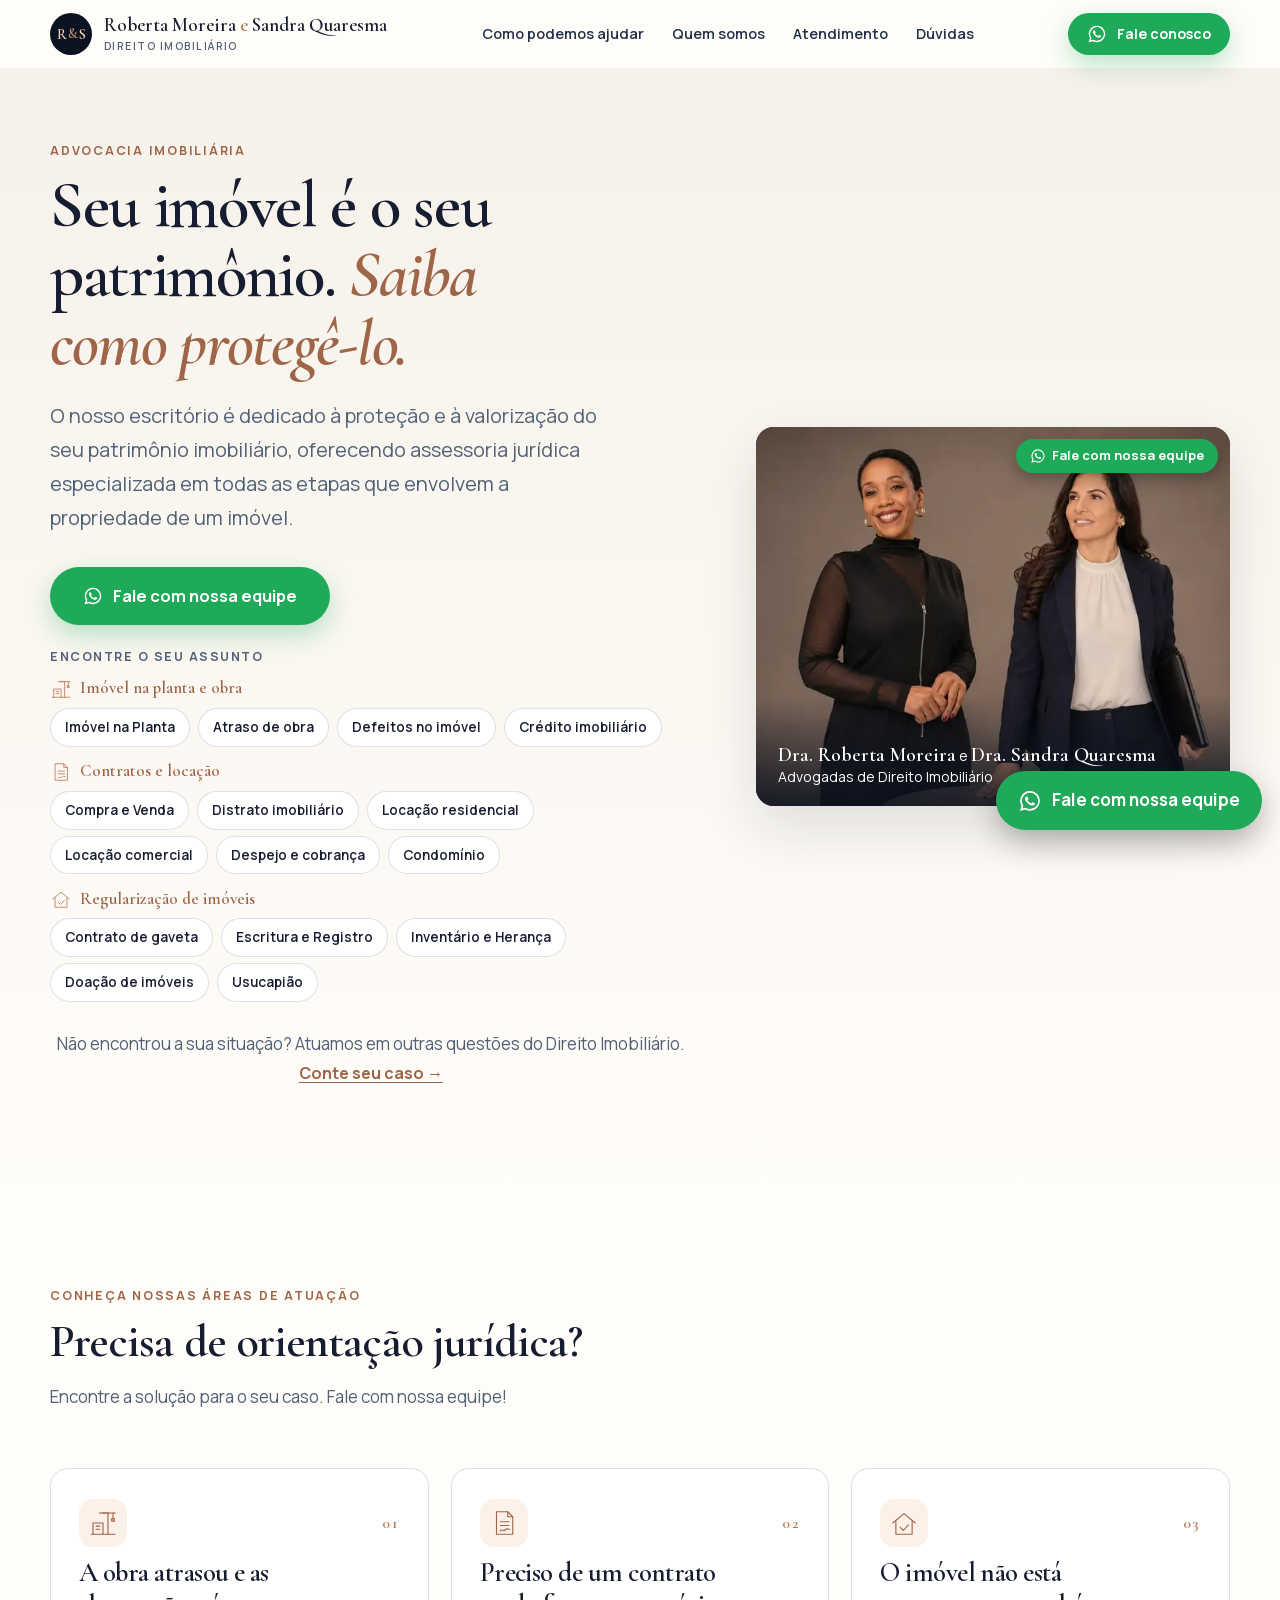
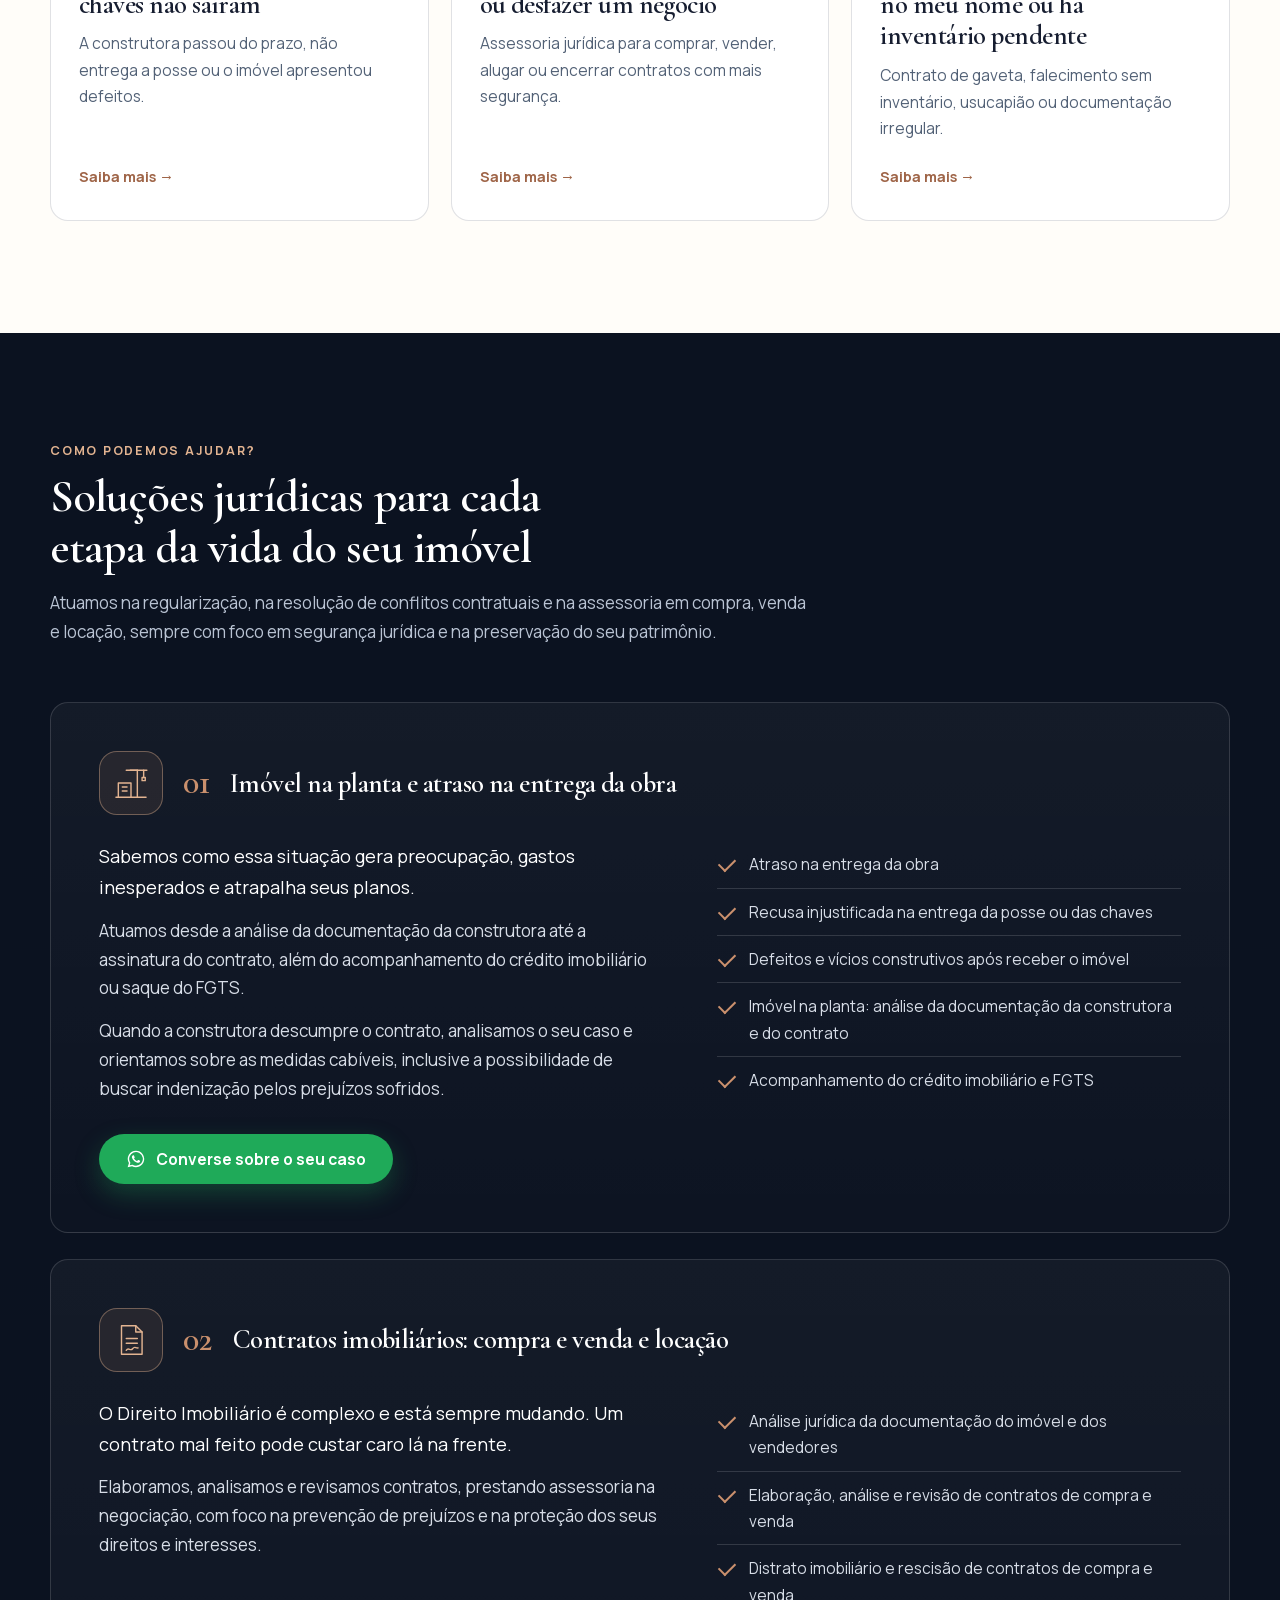
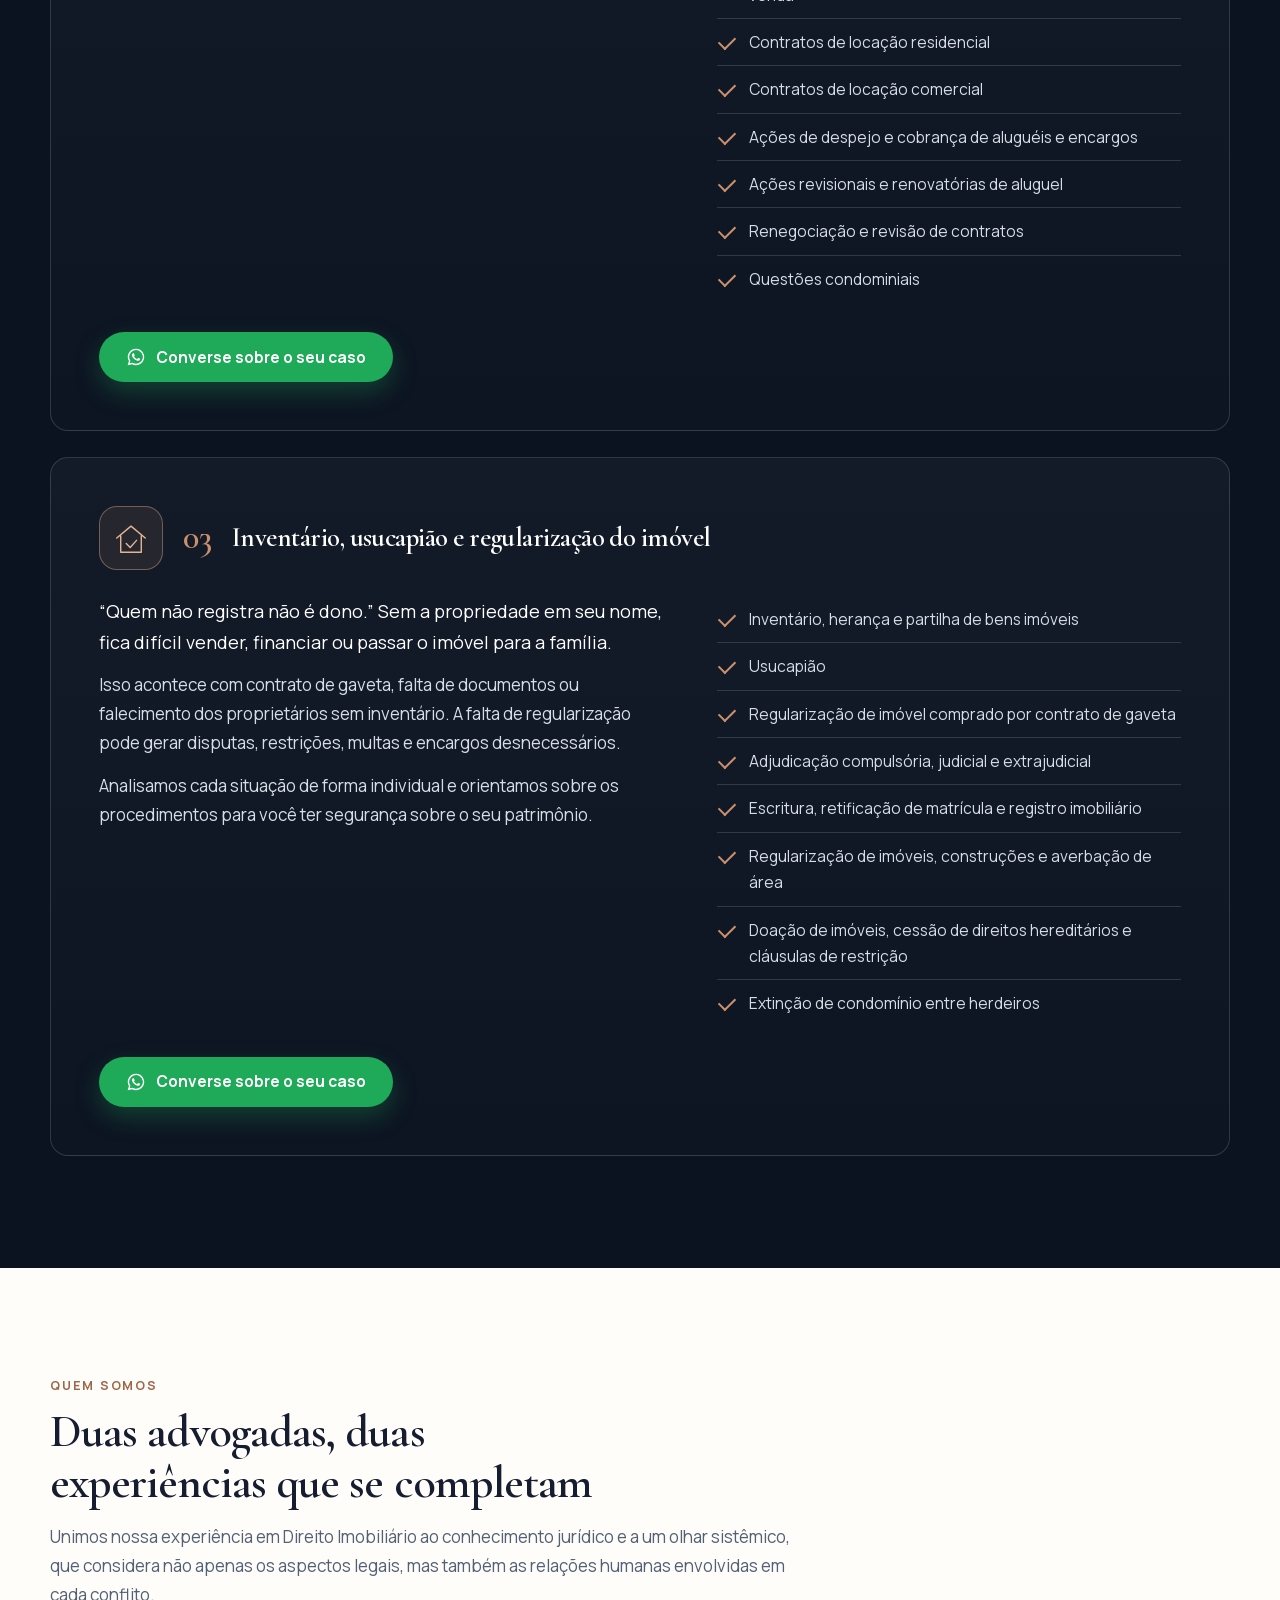
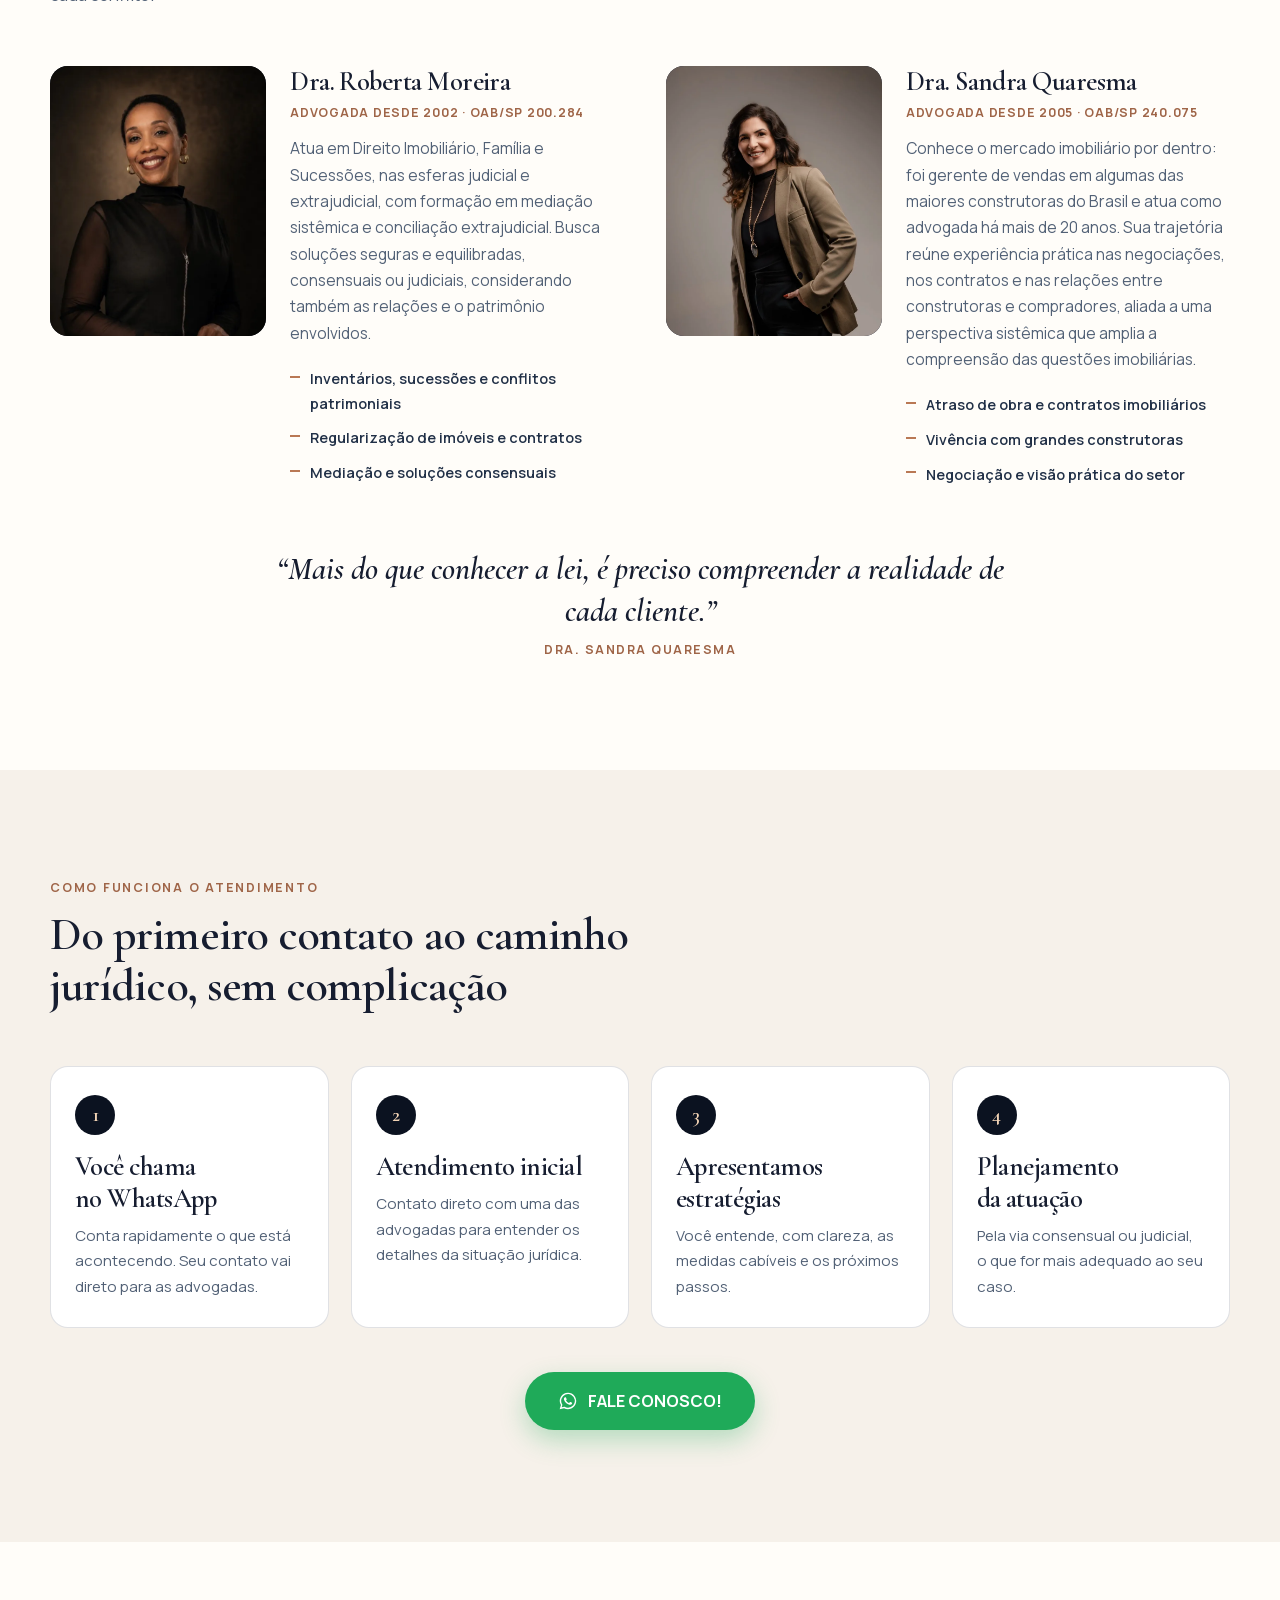
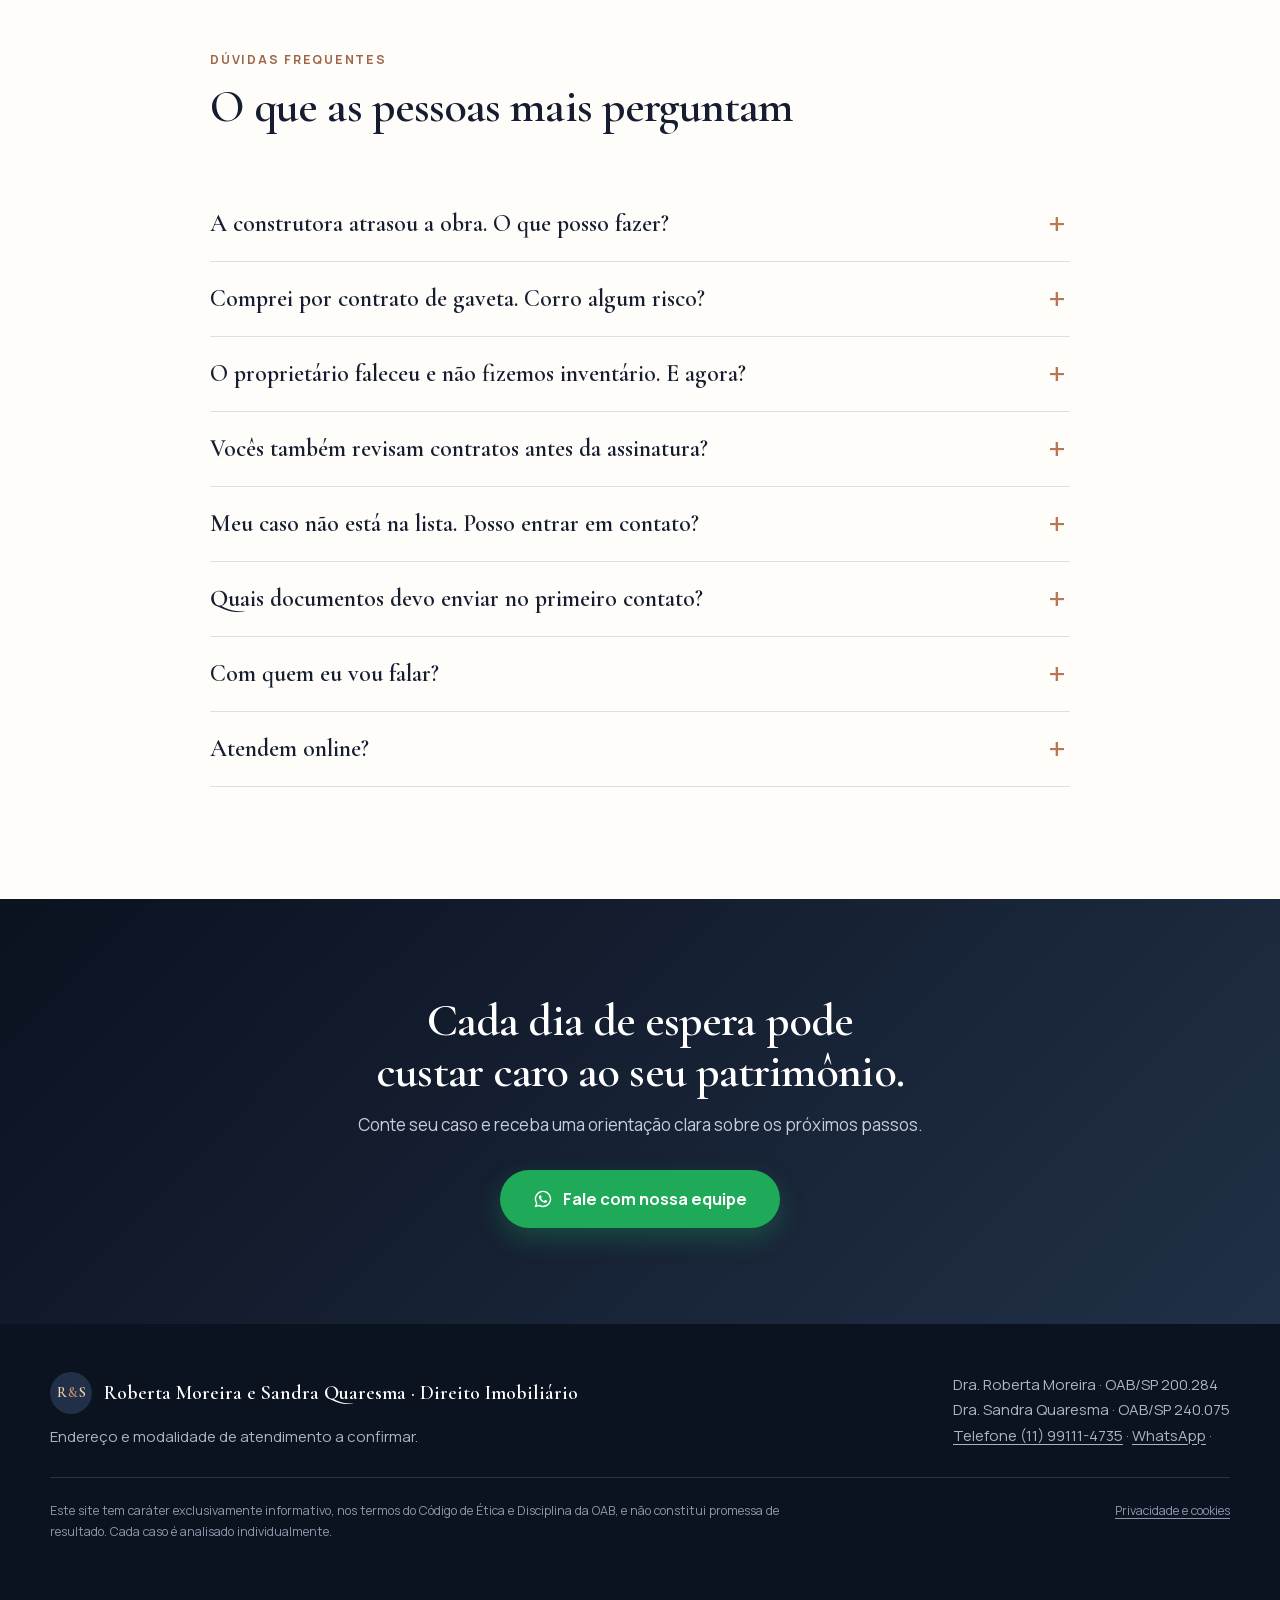
==== commit 4117752e: "Nova foto da Sandra (800x1200) na seção 'Quem vai atender você' da home e das LPs - assets/img/sandr" ====
--- a/index.html
+++ b/index.html
@@ -35,7 +35,7 @@
   <meta property="og:locale" content="pt_BR">
   <meta name="robots" content="noindex"><!-- remover quando a página for ao ar no domínio definitivo -->
   <script>try{if(localStorage.getItem("lh_consent")===null)document.documentElement.classList.add("pede-cookies")}catch(e){document.documentElement.classList.add("pede-cookies")}</script>
-  <style>@font-face{font-family:"Cormorant Garamond";font-style:normal;font-weight:500 700;font-display:swap;src:url(/assets/fonts/cormorant-garamond-normal.woff2) format("woff2")}@font-face{font-family:"Cormorant Garamond";font-style:italic;font-weight:500 700;font-display:swap;src:url(/assets/fonts/cormorant-garamond-italic.woff2) format("woff2")}@font-face{font-family:"Manrope";font-style:normal;font-weight:400 700;font-display:swap;src:url(/assets/fonts/manrope.woff2) format("woff2")}@font-face{font-family:"CG Georgia";font-style:normal;font-weight:500 700;src:local("Georgia Bold"),local("Georgia-Bold");size-adjust:79.5%}@font-face{font-family:"CG Georgia";font-style:italic;font-weight:500 700;src:local("Georgia Bold Italic"),local("Georgia-BoldItalic");size-adjust:71.2%}@font-face{font-family:"CG Noto";font-style:normal;font-weight:500 700;src:local("Noto Serif Bold"),local("NotoSerif-Bold");size-adjust:79.0%}@font-face{font-family:"CG Noto";font-style:italic;font-weight:500 700;src:local("Noto Serif Bold Italic"),local("NotoSerif-BoldItalic");size-adjust:71.1%}@font-face{font-family:"CG Times";font-style:normal;font-weight:500 700;src:local("Times New Roman Bold"),local("TimesNewRomanPS-BoldMT"),local("Liberation Serif Bold"),local("LiberationSerif-Bold");size-adjust:91.5%}@font-face{font-family:"CG Times";font-style:italic;font-weight:500 700;src:local("Times New Roman Bold Italic"),local("TimesNewRomanPS-BoldItalicMT"),local("Liberation Serif Bold Italic"),local("LiberationSerif-BoldItalic");size-adjust:86.1%}@font-face{font-family:"MR Arial";font-style:normal;font-weight:400 500;src:local("Arial"),local("ArialMT"),local("Helvetica"),local("Liberation Sans"),local("LiberationSans"),local("Arimo");size-adjust:103.25%}@font-face{font-family:"MR Arial";font-style:normal;font-weight:600 700;src:local("Arial Bold"),local("Arial-BoldMT"),local("Helvetica Bold"),local("Helvetica-Bold"),local("Liberation Sans Bold"),local("LiberationSans-Bold"),local("Arimo Bold");size-adjust:100.7%}@font-face{font-family:"MR Roboto";font-style:normal;font-weight:400 500;src:local("Roboto"),local("Roboto-Regular");size-adjust:102.5%}@font-face{font-family:"MR Roboto";font-style:normal;font-weight:600 700;src:local("Roboto Bold"),local("Roboto-Bold");size-adjust:106.6%}:root{--serif:"Cormorant Garamond","CG Georgia","CG Noto","CG Times",Georgia,serif;--sans:Manrope,"MR Arial","MR Roboto",Arial,sans-serif;--navy-950:#0b1220;--navy-900:#161d30;--navy-800:#213047;--navy-700:#324862;--copper-700:#9f6548;--copper-600:#b97855;--copper-500:#ca906d;--copper-300:#e3b491;--champagne:#f1d2b4;--ivory:#f6f1ea;--paper:#fffdf9;--graphite:#252d38;--slate:#526176;--line:rgba(22,29,48,.13);--line-d:rgba(255,255,255,.14);--wa:#1faa59;--wa-d:#168a47;--shell:min(1180px,calc(100vw - 40px));--r:18px;--shadow:0 22px 55px rgba(20,28,44,.12)}*{box-sizing:border-box}[hidden]{display:none!important}html{scroll-behavior:smooth;scroll-padding-top:80px}body{margin:0;background:var(--paper);color:var(--graphite);font:400 17px/1.7 var(--sans);-webkit-font-smoothing:antialiased}h1,h2,h3,p,ul,ol,figure{margin:0}ul,ol{padding:0;list-style:none}h1,h2,h3{font-family:var(--serif);color:var(--navy-900);font-weight:600;letter-spacing:-.02em;text-wrap:balance}h1{font-size:clamp(40px,5.6vw,66px);line-height:1.04}h1 em{color:var(--copper-700);font-style:italic}h2{font-size:clamp(32px,4vw,46px);line-height:1.1}h3{font-size:clamp(22px,2.2vw,27px);line-height:1.18}a{color:inherit;text-decoration:none}img{max-width:100%;display:block}:focus-visible{outline:3px solid var(--copper-300);outline-offset:3px}.shell{width:var(--shell);margin-inline:auto}.eyebrow{font:700 12.5px/1 var(--sans);letter-spacing:.14em;text-transform:uppercase;color:var(--copper-700);margin-bottom:14px}.section--dark .eyebrow,.sec-head--light .eyebrow{color:var(--copper-300)}.sec-head p:not(.eyebrow){margin-top:16px;color:var(--slate)}.sec-head--light p:not(.eyebrow){color:#b9c3d3}.ico{width:20px;height:20px;flex:none}.btn{display:inline-flex;align-items:center;justify-content:center;gap:10px;padding:14px 26px;border-radius:999px;border:1.5px solid transparent;font:700 15.5px/1.2 var(--sans);cursor:pointer;transition:transform .15s,background .15s,box-shadow .15s;text-align:center}.btn:hover{transform:translateY(-2px)}.btn--wa{background:var(--wa);color:#fff;box-shadow:0 10px 26px rgba(31,170,89,.3)}.btn--wa:hover{background:var(--wa-d)}.btn--copper{background:var(--copper-600);color:#fff}.btn--copper:hover{background:var(--copper-700)}.btn--ghost{border-color:var(--navy-900);color:var(--navy-900)}.btn--ghost:hover{background:var(--navy-900);color:#fff}.btn--ghost-light{border-color:var(--line-d);color:#fff;background:transparent}.btn--ghost-light:hover{background:rgba(255,255,255,.08)}.btn--lg{padding:18px 32px;font-size:16.5px}.btn--sm{padding:10px 18px;font-size:14px;white-space:nowrap}.topbar{position:sticky;top:0;z-index:50;background:rgba(255,253,249,.92);backdrop-filter:blur(10px);transition:box-shadow .2s}.topbar.is-scrolled{box-shadow:0 1px 0 var(--line)}.topbar__in{display:flex;align-items:center;justify-content:space-between;gap:20px;min-height:68px}.brand{display:flex;align-items:center;gap:12px}.brand__mark{white-space:nowrap;display:inline-flex;align-items:center;justify-content:center;flex:none;width:42px;height:42px;border-radius:50%;background:var(--navy-950);color:var(--champagne);font:600 15px/1 var(--serif);letter-spacing:0}.brand__mark i{font-style:normal;color:var(--copper-500);margin:0 1px;font-size:14px}.brand__txt{font:600 20px/1.1 var(--serif);color:var(--navy-900)}.brand__txt i{font-style:normal;color:var(--copper-600)}.brand__txt small{display:block;font:600 10.5px/1.4 var(--sans);letter-spacing:.14em;text-transform:uppercase;color:var(--slate);margin-top:3px}.nav{display:flex;gap:28px;font-weight:600;font-size:14.5px;color:var(--navy-800)}.nav a:hover{color:var(--copper-700)}.hero{background:linear-gradient(180deg,var(--ivory),var(--paper));padding-block:clamp(40px,6vw,84px) clamp(56px,7vw,96px)}.hero__in{display:grid;grid-template-columns:1.15fr .85fr;gap:clamp(32px,5vw,72px);align-items:center}.lead{font-size:clamp(17px,1.6vw,20px);color:var(--slate);margin:22px 0 32px;max-width:560px}.hero__cta{display:flex;flex-wrap:wrap;gap:14px}.photo{position:relative;overflow:hidden;border-radius:var(--r);background:var(--navy-900);box-shadow:var(--shadow);width:100%}.photo img{position:absolute;inset:0;width:100%;height:100%;object-fit:cover}.photo__ph{position:absolute;inset:0;display:flex;flex-direction:column;align-items:center;justify-content:center;gap:8px;text-align:center;padding:20px;color:var(--champagne);background:repeating-linear-gradient(135deg,rgba(255,255,255,.04) 0 14px,transparent 14px 28px),linear-gradient(160deg,var(--navy-800),var(--navy-950));border:1.5px dashed rgba(241,210,180,.45);border-radius:var(--r)}.photo__ph span{font:600 22px/1.2 var(--serif)}.photo__ph small{font-size:12px;color:#9fb0c6;line-height:1.5}.photo.has-img .photo__ph{display:none}.photo figcaption{position:absolute;left:0;right:0;bottom:0;padding:48px 22px 20px;color:#fff;font-size:14px;line-height:1.4;background:linear-gradient(0deg,rgba(11,18,32,.86),transparent)}.photo figcaption b{font:600 20px var(--serif)}.person .photo{box-shadow:none}.opt input:focus-visible+span{outline:3px solid var(--copper-300)}.quiz__nav .btn--ghost-light{color:var(--navy-800);border-color:var(--line)}.quiz__nav .btn:last-child{margin-left:auto}.brand--foot{color:#fff;font:600 20px var(--serif);margin-bottom:10px}.brand--foot .brand__mark{background:var(--navy-800)}.fab{position:fixed;right:18px;bottom:18px;z-index:60;display:flex;align-items:center;gap:10px;padding:15px 22px;border-radius:999px;background:var(--wa);color:#fff;font-weight:700;box-shadow:0 12px 30px rgba(0,0,0,.28);transition:transform .15s}.fab:hover{transform:translateY(-3px);background:var(--wa-d)}.fab .ico{width:24px;height:24px}@media (max-width:960px){.nav{display:none}.hero__in,.pillar__body,.people,.quiz-wrap{grid-template-columns:minmax(0,1fr)}.hero__photo{max-width:420px;margin-inline:auto;order:-1}}@media (max-width:620px){body{font-size:16px}.hero__cta .btn{width:100%}.person .photo{max-width:300px}.pillar .btn{width:100%}.brand__txt small{display:none}.fab span{display:none}.fab{padding:15px}}@media (prefers-reduced-motion:reduce){*{transition:none!important;scroll-behavior:auto!important}}.topics{margin-top:30px}.topics p{font:700 12.5px/1 var(--sans);letter-spacing:.12em;text-transform:uppercase;color:var(--slate);margin-bottom:12px}.topics ul{display:flex;flex-wrap:wrap;gap:8px}.topics a{display:inline-block;padding:9px 16px;border:1.5px solid var(--line);border-radius:999px;background:#fff;font-weight:700;font-size:14px;color:var(--navy-900);transition:.15s}.topics a:hover{border-color:var(--copper-600);color:var(--copper-700);transform:translateY(-1px)}.situ__other{margin-top:28px;text-align:center;color:var(--slate)}.linkbtn{background:none;border:0;padding:0;font:700 16px var(--sans);color:var(--copper-700);cursor:pointer;text-decoration:underline;text-underline-offset:3px}.hero__photo.is-duo{display:grid;grid-template-columns:1fr 1fr}.hero__photo.is-duo img{position:static;height:100%}.hero__photo.is-duo figcaption{grid-column:1/-1;position:absolute}.leadmodal{width:min(460px,calc(100vw - 28px));max-height:calc(100dvh - 28px);overflow:auto;border:0;border-radius:var(--r);padding:clamp(22px,4vw,34px);background:var(--paper);color:var(--graphite);box-shadow:0 40px 90px rgba(0,0,0,.45)}.leadmodal::backdrop{background:rgba(11,18,32,.72);backdrop-filter:blur(3px)}.leadmodal h2{font-size:clamp(28px,5vw,34px);margin-bottom:6px}.lead__sub{color:var(--slate);font-size:15px;margin-bottom:20px}.lead__x{position:absolute;right:12px;top:8px;width:40px;height:40px;border:0;background:none;font-size:30px;line-height:1;color:var(--slate);cursor:pointer}.leadmodal .field{margin-bottom:14px}.lead__err{color:#b3261e;font-weight:600;font-size:14.5px;margin-bottom:10px}.lead__go{width:100%}@media (max-width:960px){.hero__photo{aspect-ratio:5/4!important;max-width:520px}.hero__photo img{object-position:center 20%}}.topics{margin-top:26px;display:grid;gap:14px}.topics__title{margin:0!important}.topics__g{display:grid;gap:8px}.topics__g>span{font:600 17px/1.2 var(--serif);color:var(--copper-700)}.topics__g ul{display:flex;flex-wrap:wrap;gap:6px 8px}.topics a{padding:7px 14px;font-size:13.5px;font-weight:600}.brand__txt{font-size:19px}.brand__txt small{white-space:nowrap}@media (max-width:620px){.topbar .btn--wa{display:none}.brand__txt{font-size:17px;line-height:1.15}}.tico{width:44px;height:44px;flex:none;color:var(--copper-600)}.tico--sm{width:22px;height:22px;margin-right:8px;vertical-align:-5px}.topics__g>span{display:flex;align-items:center}.situ__top .tico{width:48px;height:48px;padding:9px;border-radius:14px;background:#fbf1e8;color:var(--copper-700)}.pillar__ico .tico{width:38px;height:38px;color:var(--copper-300)}@media (max-width:620px){.pillar__ico .tico{width:30px;height:30px}}.person .photo img{object-position:center 12%}.hero__photo.is-duo{display:grid;grid-template-columns:1fr 1fr;gap:3px;background:var(--navy-950)}.hero__photo.is-duo img{position:static;display:block;width:100%;height:100%;min-width:0;object-fit:cover;object-position:center 15%}.hero__photo.is-duo figcaption{position:absolute;left:0;right:0;bottom:0}.hero__photo{aspect-ratio:5/4}.fab{bottom:calc(18px + var(--cookie-h,0px))}.hero__photo[data-wa]{cursor:pointer}.hero__photo[data-wa]:focus-visible{outline:3px solid var(--copper-300);outline-offset:3px}.photo__tap{position:absolute;top:12px;right:12px;z-index:2;display:inline-flex;align-items:center;gap:6px;padding:9px 14px;border-radius:999px;background:var(--wa);color:#fff;font:700 13px/1 var(--sans);box-shadow:0 6px 16px rgba(0,0,0,.28)}.photo__tap .ico{width:16px;height:16px}[data-leadhub-consent]{left:0!important;right:0!important;bottom:0!important;width:100%!important;max-width:none!important;margin:0!important;border-radius:0!important;padding:8px 14px!important;display:flex!important;align-items:center!important;gap:12px!important;box-shadow:0 -4px 16px rgba(0,0,0,.22)!important;font:12px/1.3 system-ui,-apple-system,"Segoe UI",Roboto,sans-serif!important}[data-leadhub-consent] p{margin:0!important;flex:1 1 auto!important;min-width:0!important}[data-leadhub-consent] div{flex:0 0 auto!important;display:flex!important;gap:8px!important}[data-leadhub-consent] button{flex:none!important;min-height:36px!important;padding:0 14px!important;border-radius:8px!important;font:600 13px system-ui,sans-serif!important;white-space:nowrap!important}@media (max-width:960px){.hero{padding-block:18px 40px}.hero__in{display:flex;flex-direction:column;align-items:stretch;gap:0}.hero__copy{display:contents}.hero .eyebrow{order:1;margin-bottom:10px}.hero h1{order:2}.hero .lead{order:3;margin:14px 0 20px}.hero__cta{order:4}.hero__photo{order:5;margin:28px auto 0;width:100%}.topics{order:6;width:100%}.situ__other--hero{order:7}}@media (max-width:620px){.hero h1{font-size:34px;line-height:1.08}.hero .lead{font-size:16px;line-height:1.55}.hero__cta .btn{padding:14px 18px;min-height:56px}.fab{left:0;right:0;bottom:var(--cookie-h,0px);width:100%;min-height:56px;justify-content:center;padding:12px 16px;border-radius:0;font-size:16px;box-shadow:0 -6px 20px rgba(0,0,0,.18)}.fab span{display:inline}[data-leadhub-consent]{font-size:11px!important;line-height:1.25!important;padding:7px 10px!important;gap:8px!important}[data-leadhub-consent] div{flex-direction:column!important;gap:5px!important}[data-leadhub-consent] button{min-height:30px!important;padding:0 10px!important;font-size:12px!important}}@media (max-width:620px){.fab{padding-bottom:calc(12px + var(--fab-safe,0px));min-height:calc(56px + var(--fab-safe,0px))}[data-leadhub-consent]{padding-bottom:calc(7px + env(safe-area-inset-bottom,0px))!important}}@media (max-width:620px){.hero__photo{aspect-ratio:21/9!important;margin-top:20px}.hero__photo img{object-position:center 24%}.hero__photo figcaption{padding:26px 14px 9px;font-size:13px;line-height:1.25}.hero__photo figcaption b{font-size:15px;font-weight:600}.cap__sub{display:none}.photo__tap{top:9px;right:9px;padding:8px;gap:0;font-size:0}.photo__tap .ico{width:20px;height:20px}}@media (max-width:400px){.hero{padding-top:12px}.hero .eyebrow{margin-bottom:6px}.hero h1{font-size:31px}.hero .lead{font-size:15px;line-height:1.5;margin:10px 0 16px}.hero__cta .btn{min-height:52px;padding:12px 16px}.hero__photo{aspect-ratio:5/2!important;margin-top:14px}}html.pede-cookies{--cookie-h:52px}html:not(.pede-cookies){--fab-safe:env(safe-area-inset-bottom,0px)}@media (max-width:620px){html.pede-cookies{--cookie-h:83px}}@media (max-width:375px){html.pede-cookies{--cookie-h:97px}}@media (max-width:620px){body:not([data-tema]) .hero h1{text-wrap:balance;max-width:21ch}}</style>
+  <style>@font-face{font-family:"Cormorant Garamond";font-style:normal;font-weight:500 700;font-display:swap;src:url(/assets/fonts/cormorant-garamond-normal.woff2) format("woff2")}@font-face{font-family:"Cormorant Garamond";font-style:italic;font-weight:500 700;font-display:swap;src:url(/assets/fonts/cormorant-garamond-italic.woff2) format("woff2")}@font-face{font-family:"Manrope";font-style:normal;font-weight:400 700;font-display:swap;src:url(/assets/fonts/manrope.woff2) format("woff2")}@font-face{font-family:"CG Georgia";font-style:normal;font-weight:500 700;src:local("Georgia Bold"),local("Georgia-Bold");size-adjust:79.5%}@font-face{font-family:"CG Georgia";font-style:italic;font-weight:500 700;src:local("Georgia Bold Italic"),local("Georgia-BoldItalic");size-adjust:71.2%}@font-face{font-family:"CG Noto";font-style:normal;font-weight:500 700;src:local("Noto Serif Bold"),local("NotoSerif-Bold");size-adjust:79.0%}@font-face{font-family:"CG Noto";font-style:italic;font-weight:500 700;src:local("Noto Serif Bold Italic"),local("NotoSerif-BoldItalic");size-adjust:71.1%}@font-face{font-family:"CG Times";font-style:normal;font-weight:500 700;src:local("Times New Roman Bold"),local("TimesNewRomanPS-BoldMT"),local("Liberation Serif Bold"),local("LiberationSerif-Bold");size-adjust:91.5%}@font-face{font-family:"CG Times";font-style:italic;font-weight:500 700;src:local("Times New Roman Bold Italic"),local("TimesNewRomanPS-BoldItalicMT"),local("Liberation Serif Bold Italic"),local("LiberationSerif-BoldItalic");size-adjust:86.1%}@font-face{font-family:"MR Arial";font-style:normal;font-weight:400 500;src:local("Arial"),local("ArialMT"),local("Helvetica"),local("Liberation Sans"),local("LiberationSans"),local("Arimo");size-adjust:103.25%}@font-face{font-family:"MR Arial";font-style:normal;font-weight:600 700;src:local("Arial Bold"),local("Arial-BoldMT"),local("Helvetica Bold"),local("Helvetica-Bold"),local("Liberation Sans Bold"),local("LiberationSans-Bold"),local("Arimo Bold");size-adjust:100.7%}@font-face{font-family:"MR Roboto";font-style:normal;font-weight:400 500;src:local("Roboto"),local("Roboto-Regular");size-adjust:102.5%}@font-face{font-family:"MR Roboto";font-style:normal;font-weight:600 700;src:local("Roboto Bold"),local("Roboto-Bold");size-adjust:106.6%}:root{--serif:"Cormorant Garamond","CG Georgia","CG Noto","CG Times",Georgia,serif;--sans:Manrope,"MR Arial","MR Roboto",Arial,sans-serif;--navy-950:#0b1220;--navy-900:#161d30;--navy-800:#213047;--navy-700:#324862;--copper-700:#9f6548;--copper-600:#b97855;--copper-500:#ca906d;--copper-300:#e3b491;--champagne:#f1d2b4;--ivory:#f6f1ea;--paper:#fffdf9;--graphite:#252d38;--slate:#526176;--line:rgba(22,29,48,.13);--line-d:rgba(255,255,255,.14);--wa:#1faa59;--wa-d:#168a47;--shell:min(1180px,calc(100vw - 40px));--r:18px;--shadow:0 22px 55px rgba(20,28,44,.12)}*{box-sizing:border-box}[hidden]{display:none!important}html{scroll-behavior:smooth;scroll-padding-top:80px}body{margin:0;background:var(--paper);color:var(--graphite);font:400 17px/1.7 var(--sans);-webkit-font-smoothing:antialiased}h1,h2,h3,p,ul,ol,figure{margin:0}ul,ol{padding:0;list-style:none}h1,h2,h3{font-family:var(--serif);color:var(--navy-900);font-weight:600;letter-spacing:-.02em;text-wrap:balance}h1{font-size:clamp(40px,5.6vw,66px);line-height:1.04}h1 em{color:var(--copper-700);font-style:italic}h2{font-size:clamp(32px,4vw,46px);line-height:1.1}h3{font-size:clamp(22px,2.2vw,27px);line-height:1.18}a{color:inherit;text-decoration:none}img{max-width:100%;display:block}:focus-visible{outline:3px solid var(--copper-300);outline-offset:3px}.shell{width:var(--shell);margin-inline:auto}.eyebrow{font:700 12.5px/1 var(--sans);letter-spacing:.14em;text-transform:uppercase;color:var(--copper-700);margin-bottom:14px}.section--dark .eyebrow,.sec-head--light .eyebrow{color:var(--copper-300)}.sec-head p:not(.eyebrow){margin-top:16px;color:var(--slate)}.sec-head--light p:not(.eyebrow){color:#b9c3d3}.ico{width:20px;height:20px;flex:none}.btn{display:inline-flex;align-items:center;justify-content:center;gap:10px;padding:14px 26px;border-radius:999px;border:1.5px solid transparent;font:700 15.5px/1.2 var(--sans);cursor:pointer;transition:transform .15s,background .15s,box-shadow .15s;text-align:center}.btn:hover{transform:translateY(-2px)}.btn--wa{background:var(--wa);color:#fff;box-shadow:0 10px 26px rgba(31,170,89,.3)}.btn--wa:hover{background:var(--wa-d)}.btn--copper{background:var(--copper-600);color:#fff}.btn--copper:hover{background:var(--copper-700)}.btn--ghost{border-color:var(--navy-900);color:var(--navy-900)}.btn--ghost:hover{background:var(--navy-900);color:#fff}.btn--ghost-light{border-color:var(--line-d);color:#fff;background:transparent}.btn--ghost-light:hover{background:rgba(255,255,255,.08)}.btn--lg{padding:18px 32px;font-size:16.5px}.btn--sm{padding:10px 18px;font-size:14px;white-space:nowrap}.topbar{position:sticky;top:0;z-index:50;background:rgba(255,253,249,.92);backdrop-filter:blur(10px);transition:box-shadow .2s}.topbar.is-scrolled{box-shadow:0 1px 0 var(--line)}.topbar__in{display:flex;align-items:center;justify-content:space-between;gap:20px;min-height:68px}.brand{display:flex;align-items:center;gap:12px}.brand__mark{white-space:nowrap;display:inline-flex;align-items:center;justify-content:center;flex:none;width:42px;height:42px;border-radius:50%;background:var(--navy-950);color:var(--champagne);font:600 15px/1 var(--serif);letter-spacing:0}.brand__mark i{font-style:normal;color:var(--copper-500);margin:0 1px;font-size:14px}.brand__txt{font:600 20px/1.1 var(--serif);color:var(--navy-900)}.brand__txt i{font-style:normal;color:var(--copper-600)}.brand__txt small{display:block;font:600 10.5px/1.4 var(--sans);letter-spacing:.14em;text-transform:uppercase;color:var(--slate);margin-top:3px}.nav{display:flex;gap:28px;font-weight:600;font-size:14.5px;color:var(--navy-800)}.nav a:hover{color:var(--copper-700)}.hero{background:linear-gradient(180deg,var(--ivory),var(--paper));padding-block:clamp(40px,6vw,84px) clamp(56px,7vw,96px)}.hero__in{display:grid;grid-template-columns:1.15fr .85fr;gap:clamp(32px,5vw,72px);align-items:center}.lead{font-size:clamp(17px,1.6vw,20px);color:var(--slate);margin:22px 0 32px;max-width:560px}.hero__cta{display:flex;flex-wrap:wrap;gap:14px}.photo{position:relative;overflow:hidden;border-radius:var(--r);background:var(--navy-900);box-shadow:var(--shadow);width:100%}.photo img{position:absolute;inset:0;width:100%;height:100%;object-fit:cover}.photo__ph{position:absolute;inset:0;display:flex;flex-direction:column;align-items:center;justify-content:center;gap:8px;text-align:center;padding:20px;color:var(--champagne);background:repeating-linear-gradient(135deg,rgba(255,255,255,.04) 0 14px,transparent 14px 28px),linear-gradient(160deg,var(--navy-800),var(--navy-950));border:1.5px dashed rgba(241,210,180,.45);border-radius:var(--r)}.photo__ph span{font:600 22px/1.2 var(--serif)}.photo__ph small{font-size:12px;color:#9fb0c6;line-height:1.5}.photo.has-img .photo__ph{display:none}.photo figcaption{position:absolute;left:0;right:0;bottom:0;padding:48px 22px 20px;color:#fff;font-size:14px;line-height:1.4;background:linear-gradient(0deg,rgba(11,18,32,.86),transparent)}.photo figcaption b{font:600 20px var(--serif)}.person .photo{box-shadow:none}.opt input:focus-visible+span{outline:3px solid var(--copper-300)}.quiz__nav .btn--ghost-light{color:var(--navy-800);border-color:var(--line)}.quiz__nav .btn:last-child{margin-left:auto}.brand--foot{color:#fff;font:600 20px var(--serif);margin-bottom:10px}.brand--foot .brand__mark{background:var(--navy-800)}.fab{position:fixed;right:18px;bottom:18px;z-index:60;display:flex;align-items:center;gap:10px;padding:15px 22px;border-radius:999px;background:var(--wa);color:#fff;font-weight:700;box-shadow:0 12px 30px rgba(0,0,0,.28);transition:transform .15s}.fab:hover{transform:translateY(-3px);background:var(--wa-d)}.fab .ico{width:24px;height:24px}@media (max-width:960px){.nav{display:none}.hero__in,.pillar__body,.people,.quiz-wrap{grid-template-columns:minmax(0,1fr)}.hero__photo{max-width:420px;margin-inline:auto;order:-1}}@media (max-width:620px){body{font-size:16px}.hero__cta .btn{width:100%}.person .photo{max-width:300px}.pillar .btn{width:100%}.brand__txt small{display:none}.fab span{display:none}.fab{padding:15px}}@media (prefers-reduced-motion:reduce){*{transition:none!important;scroll-behavior:auto!important}}.topics{margin-top:30px}.topics p{font:700 12.5px/1 var(--sans);letter-spacing:.12em;text-transform:uppercase;color:var(--slate);margin-bottom:12px}.topics ul{display:flex;flex-wrap:wrap;gap:8px}.topics a{display:inline-block;padding:9px 16px;border:1.5px solid var(--line);border-radius:999px;background:#fff;font-weight:700;font-size:14px;color:var(--navy-900);transition:.15s}.topics a:hover{border-color:var(--copper-600);color:var(--copper-700);transform:translateY(-1px)}.situ__other{margin-top:28px;text-align:center;color:var(--slate)}.linkbtn{background:none;border:0;padding:0;font:700 16px var(--sans);color:var(--copper-700);cursor:pointer;text-decoration:underline;text-underline-offset:3px}.hero__photo.is-duo{display:grid;grid-template-columns:1fr 1fr}.hero__photo.is-duo img{position:static;height:100%}.hero__photo.is-duo figcaption{grid-column:1/-1;position:absolute}.leadmodal{width:min(460px,calc(100vw - 28px));max-height:calc(100dvh - 28px);overflow:auto;border:0;border-radius:var(--r);padding:clamp(22px,4vw,34px);background:var(--paper);color:var(--graphite);box-shadow:0 40px 90px rgba(0,0,0,.45)}.leadmodal::backdrop{background:rgba(11,18,32,.72);backdrop-filter:blur(3px)}.leadmodal h2{font-size:clamp(28px,5vw,34px);margin-bottom:6px}.lead__sub{color:var(--slate);font-size:15px;margin-bottom:20px}.lead__x{position:absolute;right:12px;top:8px;width:40px;height:40px;border:0;background:none;font-size:30px;line-height:1;color:var(--slate);cursor:pointer}.leadmodal .field{margin-bottom:14px}.lead__err{color:#b3261e;font-weight:600;font-size:14.5px;margin-bottom:10px}.lead__go{width:100%}@media (max-width:960px){.hero__photo{aspect-ratio:5/4!important;max-width:520px}.hero__photo img{object-position:center 20%}}.topics{margin-top:26px;display:grid;gap:14px}.topics__title{margin:0!important}.topics__g{display:grid;gap:8px}.topics__g>span{font:600 17px/1.2 var(--serif);color:var(--copper-700)}.topics__g ul{display:flex;flex-wrap:wrap;gap:6px 8px}.topics a{padding:7px 14px;font-size:13.5px;font-weight:600}.brand__txt{font-size:19px}.brand__txt small{white-space:nowrap}@media (max-width:620px){.topbar .btn--wa{display:none}.brand__txt{font-size:17px;line-height:1.15}}.tico{width:44px;height:44px;flex:none;color:var(--copper-600)}.tico--sm{width:22px;height:22px;margin-right:8px;vertical-align:-5px}.topics__g>span{display:flex;align-items:center}.situ__top .tico{width:48px;height:48px;padding:9px;border-radius:14px;background:#fbf1e8;color:var(--copper-700)}.pillar__ico .tico{width:38px;height:38px;color:var(--copper-300)}@media (max-width:620px){.pillar__ico .tico{width:30px;height:30px}}.person .photo img{object-position:center 12%}.hero__photo.is-duo{display:grid;grid-template-columns:1fr 1fr;gap:3px;background:var(--navy-950)}.hero__photo.is-duo img{position:static;display:block;width:100%;height:100%;min-width:0;object-fit:cover;object-position:center 15%}.hero__photo.is-duo figcaption{position:absolute;left:0;right:0;bottom:0}.hero__photo{aspect-ratio:5/4}.fab{bottom:calc(18px + var(--cookie-h,0px))}.hero__photo[data-wa]{cursor:pointer}.hero__photo[data-wa]:focus-visible{outline:3px solid var(--copper-300);outline-offset:3px}.photo__tap{position:absolute;top:12px;right:12px;z-index:2;display:inline-flex;align-items:center;gap:6px;padding:9px 14px;border-radius:999px;background:var(--wa);color:#fff;font:700 13px/1 var(--sans);box-shadow:0 6px 16px rgba(0,0,0,.28)}.photo__tap .ico{width:16px;height:16px}[data-leadhub-consent]{left:0!important;right:0!important;bottom:0!important;width:100%!important;max-width:none!important;margin:0!important;border-radius:0!important;padding:8px 14px!important;display:flex!important;align-items:center!important;gap:12px!important;box-shadow:0 -4px 16px rgba(0,0,0,.22)!important;font:12px/1.3 system-ui,-apple-system,"Segoe UI",Roboto,sans-serif!important}[data-leadhub-consent] p{margin:0!important;flex:1 1 auto!important;min-width:0!important}[data-leadhub-consent] div{flex:0 0 auto!important;display:flex!important;gap:8px!important}[data-leadhub-consent] button{flex:none!important;min-height:36px!important;padding:0 14px!important;border-radius:8px!important;font:600 13px system-ui,sans-serif!important;white-space:nowrap!important}@media (max-width:960px){.hero{padding-block:18px 40px}.hero__in{display:flex;flex-direction:column;align-items:stretch;gap:0}.hero__copy{display:contents}.hero .eyebrow{order:1;margin-bottom:10px}.hero h1{order:2}.hero .lead{order:3;margin:14px 0 20px}.hero__cta{order:4}.hero__photo{order:5;margin:28px auto 0;width:100%}.topics{order:6;width:100%}.situ__other--hero{order:7}}@media (max-width:620px){.hero h1{font-size:34px;line-height:1.08}.hero .lead{font-size:16px;line-height:1.55}.hero__cta .btn{padding:14px 18px;min-height:56px}.fab{left:0;right:0;bottom:var(--cookie-h,0px);width:100%;min-height:56px;justify-content:center;padding:12px 16px;border-radius:0;font-size:16px;box-shadow:0 -6px 20px rgba(0,0,0,.18)}.fab span{display:inline}[data-leadhub-consent]{font-size:11px!important;line-height:1.25!important;padding:7px 10px!important;gap:8px!important}[data-leadhub-consent] div{flex-direction:column!important;gap:5px!important}[data-leadhub-consent] button{min-height:30px!important;padding:0 10px!important;font-size:12px!important}}@media (max-width:620px){.fab{padding-bottom:calc(12px + var(--fab-safe,0px));min-height:calc(56px + var(--fab-safe,0px))}[data-leadhub-consent]{padding-bottom:calc(7px + env(safe-area-inset-bottom,0px))!important}}@media (max-width:620px){.hero__photo{aspect-ratio:21/9!important;margin-top:20px}.hero__photo img{object-position:center 24%}.hero__photo figcaption{padding:26px 14px 9px;font-size:13px;line-height:1.25}.hero__photo figcaption b{font-size:15px;font-weight:600}.cap__sub{display:none}.photo__tap{top:9px;right:9px;padding:8px;gap:0;font-size:0}.photo__tap .ico{width:20px;height:20px}}@media (max-width:400px){.hero{padding-top:12px}.hero .eyebrow{margin-bottom:6px}.hero h1{font-size:31px}.hero .lead{font-size:15px;line-height:1.5;margin:10px 0 16px}.hero__cta .btn{min-height:52px;padding:12px 16px}.hero__photo{aspect-ratio:5/2!important;margin-top:14px}}html.pede-cookies{--cookie-h:52px}html:not(.pede-cookies){--fab-safe:env(safe-area-inset-bottom,0px)}@media (max-width:620px){html.pede-cookies{--cookie-h:83px}}@media (max-width:375px){html.pede-cookies{--cookie-h:97px}}@media (max-width:620px){body:not([data-tema]) .hero h1{text-wrap:balance;max-width:21ch}}html{scroll-padding-bottom:calc(74px + var(--cookie-h,0px) + env(safe-area-inset-bottom,0px))}body:not([data-tema]) .situ__card{cursor:pointer}.lead__go[disabled]{opacity:.8;cursor:progress}.lead__fallback{margin:12px 0 0;text-align:center;font-size:14.5px}.lead__fallback a{color:var(--copper-700);font-weight:700;text-decoration:underline;text-underline-offset:3px}</style>
   <link rel="stylesheet" href="/assets/styles.min.css" media="print" onload="this.media='all';this.onload=null">
   <noscript><link rel="stylesheet" href="/assets/styles.min.css"></noscript>
   <script>document.documentElement.classList.remove("no-js");</script>
@@ -103,7 +103,7 @@
           <li><a href="#inventario" data-item="usucapiao">Usucapião</a></li>
         </ul></div>
       </nav>
-      <p class="situ__other situ__other--hero">Não encontrou a sua situação? Atuamos em outras questões do Direito Imobiliário. <button type="button" class="linkbtn" data-wa="indice" data-area="padrao">Conte seu caso →</button></p>
+      <p class="situ__other situ__other--hero">Não encontrou a sua situação? Atuamos em outras questões do Direito Imobiliário. <button type="button" class="linkbtn" data-wa="indice">Conte seu caso →</button></p>
     </div>
 
     <figure class="hero__photo photo has-img" data-ratio="5/4" data-wa="foto" role="button" tabindex="0" aria-label="Fale com nossa equipe pelo WhatsApp">
@@ -268,7 +268,7 @@
       </article>
 
       <article class="person">
-        <figure class="photo has-img" data-ratio="4/5"><img src="/assets/img/sandra.webp" width="753" height="941" alt="Dra. Sandra Quaresma" loading="lazy" decoding="async"></figure>
+        <figure class="photo has-img" data-ratio="4/5"><img src="/assets/img/sandra.webp" width="800" height="1200" alt="Dra. Sandra Quaresma" loading="lazy" decoding="async"></figure>
         <div class="person__txt">
           <h3>Dra. Sandra Quaresma</h3>
           <p class="role">Advogada desde 2005 · OAB/SP 240.075</p>
@@ -367,6 +367,7 @@
 
 <!-- Formulário de contato (abre ao clicar em qualquer botão de WhatsApp) -->
 <dialog class="leadmodal" id="leadModal" aria-labelledby="leadTitle">
+  <div id="contato-whatsapp">
   <form method="dialog" id="leadForm" novalidate>
     <button type="button" class="lead__x" id="leadClose" aria-label="Fechar">×</button>
     <p class="eyebrow">Atendimento pelo WhatsApp</p>
@@ -388,7 +389,10 @@
     <label class="check" id="leadConsentBox"><input type="checkbox" name="aceite"><span>Concordo em compartilhar meus dados para ser atendido(a) e com o uso de cookies para medir os anúncios.</span></label>
     <p class="lead__err" id="leadErr" role="alert" hidden></p>
     <button type="submit" class="btn btn--wa btn--lg lead__go"><svg class="ico" viewBox="0 0 24 24" aria-hidden="true"><use href="#i-wa"/></svg> Continuar no WhatsApp</button>
+    <!-- TEXTO NOVO PARA APROVAÇÃO DAS ADVOGADAS: "Abrindo o WhatsApp…" (no botão, via script.js) e "Se o WhatsApp não abriu, toque aqui" -->
+    <p class="lead__fallback" id="leadFallback" role="status" aria-live="polite" hidden><a id="leadFallbackLink" href="#" target="_blank" rel="noopener">Se o WhatsApp não abriu, toque aqui</a></p>
   </form>
+  </div>
 </dialog>
 
 <svg width="0" height="0" style="position:absolute" aria-hidden="true">
--- a/assets/styles.min.css
+++ b/assets/styles.min.css
@@ -1 +1 @@
-:root{--serif:"Cormorant Garamond","CG Georgia","CG Noto","CG Times",Georgia,serif;--sans:Manrope,"MR Arial","MR Roboto",Arial,sans-serif;--navy-950:#0b1220;--navy-900:#161d30;--navy-800:#213047;--navy-700:#324862;--copper-700:#9f6548;--copper-600:#b97855;--copper-500:#ca906d;--copper-300:#e3b491;--champagne:#f1d2b4;--ivory:#f6f1ea;--paper:#fffdf9;--graphite:#252d38;--slate:#526176;--line:rgba(22,29,48,.13);--line-d:rgba(255,255,255,.14);--wa:#1faa59;--wa-d:#168a47;--shell:min(1180px,calc(100vw - 40px));--r:18px;--shadow:0 22px 55px rgba(20,28,44,.12)}*{box-sizing:border-box}[hidden]{display:none!important}html{scroll-behavior:smooth;scroll-padding-top:80px}body{margin:0;background:var(--paper);color:var(--graphite);font:400 17px/1.7 var(--sans);-webkit-font-smoothing:antialiased}h1,h2,h3,p,ul,ol,figure{margin:0}ul,ol{padding:0;list-style:none}h1,h2,h3{font-family:var(--serif);color:var(--navy-900);font-weight:600;letter-spacing:-.02em;text-wrap:balance}h1{font-size:clamp(40px,5.6vw,66px);line-height:1.04}h1 em{color:var(--copper-700);font-style:italic}h2{font-size:clamp(32px,4vw,46px);line-height:1.1}h3{font-size:clamp(22px,2.2vw,27px);line-height:1.18}a{color:inherit;text-decoration:none}img{max-width:100%;display:block}:focus-visible{outline:3px solid var(--copper-300);outline-offset:3px}.shell{width:var(--shell);margin-inline:auto}.section{padding-block:clamp(64px,9vw,112px)}.section--soft{background:var(--ivory)}.section--dark{background:var(--navy-950);color:#d7dde7}.section--dark h2,.section--dark h3{color:#fff}.center{text-align:center;margin-top:44px}.muted{color:#a9b4c4;font-size:15px}.eyebrow{font:700 12.5px/1 var(--sans);letter-spacing:.14em;text-transform:uppercase;color:var(--copper-700);margin-bottom:14px}.section--dark .eyebrow,.sec-head--light .eyebrow{color:var(--copper-300)}.sec-head{max-width:760px;margin-bottom:clamp(32px,5vw,56px)}.sec-head p:not(.eyebrow){margin-top:16px;color:var(--slate)}.sec-head--light p:not(.eyebrow){color:#b9c3d3}.ico{width:20px;height:20px;flex:none}.btn{display:inline-flex;align-items:center;justify-content:center;gap:10px;padding:14px 26px;border-radius:999px;border:1.5px solid transparent;font:700 15.5px/1.2 var(--sans);cursor:pointer;transition:transform .15s,background .15s,box-shadow .15s;text-align:center}.btn:hover{transform:translateY(-2px)}.btn--wa{background:var(--wa);color:#fff;box-shadow:0 10px 26px rgba(31,170,89,.3)}.btn--wa:hover{background:var(--wa-d)}.btn--copper{background:var(--copper-600);color:#fff}.btn--copper:hover{background:var(--copper-700)}.btn--ghost{border-color:var(--navy-900);color:var(--navy-900)}.btn--ghost:hover{background:var(--navy-900);color:#fff}.btn--ghost-light{border-color:var(--line-d);color:#fff;background:transparent}.btn--ghost-light:hover{background:rgba(255,255,255,.08)}.btn--lg{padding:18px 32px;font-size:16.5px}.btn--sm{padding:10px 18px;font-size:14px;white-space:nowrap}.topbar{position:sticky;top:0;z-index:50;background:rgba(255,253,249,.92);backdrop-filter:blur(10px);transition:box-shadow .2s}.topbar.is-scrolled{box-shadow:0 1px 0 var(--line)}.topbar__in{display:flex;align-items:center;justify-content:space-between;gap:20px;min-height:68px}.brand{display:flex;align-items:center;gap:12px}.brand__mark{white-space:nowrap;display:inline-flex;align-items:center;justify-content:center;flex:none;width:42px;height:42px;border-radius:50%;background:var(--navy-950);color:var(--champagne);font:600 15px/1 var(--serif);letter-spacing:0}.brand__mark i{font-style:normal;color:var(--copper-500);margin:0 1px;font-size:14px}.brand__txt{font:600 20px/1.1 var(--serif);color:var(--navy-900)}.brand__txt i{font-style:normal;color:var(--copper-600)}.brand__txt small{display:block;font:600 10.5px/1.4 var(--sans);letter-spacing:.14em;text-transform:uppercase;color:var(--slate);margin-top:3px}.nav{display:flex;gap:28px;font-weight:600;font-size:14.5px;color:var(--navy-800)}.nav a:hover{color:var(--copper-700)}.hero{background:linear-gradient(180deg,var(--ivory),var(--paper));padding-block:clamp(40px,6vw,84px) clamp(56px,7vw,96px)}.hero__in{display:grid;grid-template-columns:1.15fr .85fr;gap:clamp(32px,5vw,72px);align-items:center}.lead{font-size:clamp(17px,1.6vw,20px);color:var(--slate);margin:22px 0 32px;max-width:560px}.hero__cta{display:flex;flex-wrap:wrap;gap:14px}.chips{display:flex;flex-wrap:wrap;gap:10px 22px;margin-top:34px;font-size:14.5px;color:var(--slate)}.chips li{padding-left:22px;position:relative}.chips li::before{content:"";position:absolute;left:0;top:.55em;width:12px;height:2px;background:var(--copper-600)}.chips b{color:var(--navy-900)}.photo{position:relative;overflow:hidden;border-radius:var(--r);background:var(--navy-900);box-shadow:var(--shadow);width:100%}.photo img{position:absolute;inset:0;width:100%;height:100%;object-fit:cover}.photo__ph{position:absolute;inset:0;display:flex;flex-direction:column;align-items:center;justify-content:center;gap:8px;text-align:center;padding:20px;color:var(--champagne);background:repeating-linear-gradient(135deg,rgba(255,255,255,.04) 0 14px,transparent 14px 28px),linear-gradient(160deg,var(--navy-800),var(--navy-950));border:1.5px dashed rgba(241,210,180,.45);border-radius:var(--r)}.photo__ph span{font:600 22px/1.2 var(--serif)}.photo__ph small{font-size:12px;color:#9fb0c6;line-height:1.5}.photo.has-img .photo__ph{display:none}.photo figcaption{position:absolute;left:0;right:0;bottom:0;padding:48px 22px 20px;color:#fff;font-size:14px;line-height:1.4;background:linear-gradient(0deg,rgba(11,18,32,.86),transparent)}.photo figcaption b{font:600 20px var(--serif)}.situ__grid{display:grid;grid-template-columns:repeat(3,1fr);gap:22px}.situ__card{display:flex;flex-direction:column;gap:10px;padding:30px 28px;background:#fff;border:1px solid var(--line);border-radius:var(--r);transition:transform .2s,box-shadow .2s,border-color .2s}.situ__card:hover{transform:translateY(-4px);box-shadow:var(--shadow);border-color:var(--copper-500)}.situ__n{font:600 16px var(--serif);color:var(--copper-600);letter-spacing:.1em}.situ__card p{color:var(--slate);font-size:15.5px}.more{margin-top:auto;padding-top:10px;font-weight:700;font-size:14.5px;color:var(--copper-700)}.pillar{padding:clamp(28px,4vw,48px);margin-top:26px;border:1px solid var(--line-d);border-radius:var(--r);background:linear-gradient(180deg,rgba(255,255,255,.04),rgba(255,255,255,.01))}.pillar__head{display:flex;align-items:baseline;gap:20px;margin-bottom:26px}.pillar__n{font:600 44px/1 var(--serif);color:var(--copper-500)}.pillar__body{display:grid;grid-template-columns:1.1fr .9fr;gap:clamp(24px,4vw,56px);margin-bottom:30px}.pillar__body p+p{margin-top:14px}.pillar__pain{color:#fff;font-size:18px}.ticks li{position:relative;padding:10px 0 10px 32px;border-bottom:1px solid var(--line-d);font-size:15.5px;color:#d7dde7}.ticks li:last-child{border-bottom:0}.ticks li::before{content:"";position:absolute;left:2px;top:17px;width:14px;height:8px;border-left:2px solid var(--copper-500);border-bottom:2px solid var(--copper-500);transform:rotate(-45deg)}.people{display:grid;grid-template-columns:1fr 1fr;gap:clamp(24px,4vw,56px)}.person{display:grid;grid-template-columns:.8fr 1.2fr;gap:24px;align-items:start}.person .photo{box-shadow:none}.role{font:700 12.5px/1.4 var(--sans);letter-spacing:.06em;text-transform:uppercase;color:var(--copper-700);margin:6px 0 14px}.person__txt p:not(.role){font-size:15.5px;color:var(--slate)}.mini{margin-top:16px}.mini li{padding:5px 0 5px 20px;position:relative;font-size:14.5px;color:var(--navy-800);font-weight:600}.mini li::before{content:"";position:absolute;left:0;top:.95em;width:10px;height:2px;background:var(--copper-600)}.numbers{display:grid;grid-template-columns:repeat(4,1fr);gap:1px;margin-top:clamp(40px,6vw,72px);background:var(--line);border:1px solid var(--line);border-radius:var(--r);overflow:hidden}.numbers div{background:var(--ivory);padding:26px 20px;text-align:center}.numbers b{display:block;font:600 38px/1.1 var(--serif);color:var(--navy-900)}.numbers span{font-size:13.5px;color:var(--slate)}.steps__list{display:grid;grid-template-columns:repeat(4,1fr);gap:22px;counter-reset:s}.steps__list li{background:#fff;border:1px solid var(--line);border-radius:var(--r);padding:28px 24px}.steps__list span{display:grid;place-items:center;width:40px;height:40px;border-radius:50%;background:var(--navy-950);color:var(--champagne);font:600 20px var(--serif);margin-bottom:16px}.steps__list p{font-size:15px;color:var(--slate);margin-top:8px}.quiz-wrap{display:grid;grid-template-columns:.9fr 1.1fr;gap:clamp(28px,5vw,72px);align-items:start}.quiz-wrap .sec-head{margin:0}.quiz{background:var(--paper);color:var(--graphite);border-radius:var(--r);padding:clamp(22px,3.5vw,40px);box-shadow:0 30px 80px rgba(0,0,0,.35)}.quiz__bar{height:5px;border-radius:5px;background:var(--line);margin-bottom:24px;overflow:hidden}.quiz__bar i{display:block;height:100%;width:33%;background:var(--copper-600);transition:width .3s}.quiz__step{display:none;border:0;padding:0;margin:0;min-width:0}.quiz__step.is-active{display:block}.quiz legend{font:600 26px/1.2 var(--serif);color:var(--navy-900);margin-bottom:18px;padding:0}.opt{display:block;margin-bottom:10px;cursor:pointer}.opt{position:relative}.opt input{position:absolute;opacity:0;left:0;top:0;width:1px;height:1px}.opt span{display:block;padding:15px 18px;border:1.5px solid var(--line);border-radius:12px;font-weight:600;font-size:15.5px;transition:.15s}.opt:hover span{border-color:var(--copper-500)}.opt input:checked+span{border-color:var(--copper-600);background:#fbf1e8}.opt input:focus-visible+span{outline:3px solid var(--copper-300)}.field{display:block;margin-bottom:16px}.field span{display:block;font-weight:700;font-size:14px;margin-bottom:6px;color:var(--navy-800)}.field input,.field select,.field textarea{width:100%;padding:14px 16px;border:1.5px solid var(--line);border-radius:12px;font:500 16px var(--sans);background:#fff;color:var(--graphite)}.field input:focus,.field select:focus,.field textarea:focus{outline:none;border-color:var(--copper-600)}.quiz__note{font-size:14px;color:var(--copper-700);background:#fbf1e8;padding:12px 14px;border-radius:10px}.quiz__lgpd{font-size:13px;color:var(--slate)}.quiz__err{color:#b3261e;font-weight:600;font-size:14.5px;margin-top:6px}.quiz__nav{display:flex;gap:12px;justify-content:space-between;margin-top:22px}.quiz__nav .btn--ghost-light{color:var(--navy-800);border-color:var(--line)}.quiz__nav .btn:last-child{margin-left:auto}.faq__in{max-width:860px}.faq__list details{border-bottom:1px solid var(--line)}.faq__list summary{list-style:none;cursor:pointer;padding:22px 40px 22px 0;position:relative;font:600 24px/1.25 var(--serif);color:var(--navy-900)}.faq__list summary::-webkit-details-marker{display:none}.faq__list summary::after{content:"+";position:absolute;right:4px;top:50%;transform:translateY(-50%);font:400 30px/1 var(--sans);color:var(--copper-600)}.faq__list details[open] summary::after{content:"–"}.faq__list details p{padding:0 40px 24px 0;color:var(--slate)}.cta{background:linear-gradient(135deg,var(--navy-950),var(--navy-800));text-align:center;padding-block:clamp(60px,8vw,96px)}.cta h2{color:#fff;max-width:760px;margin:0 auto 14px}.cta p{color:#c4cddb;margin-bottom:30px}.footer{background:var(--navy-950);color:#c4cddb;padding-top:48px}.footer__in{display:flex;justify-content:space-between;gap:32px;flex-wrap:wrap;padding-bottom:28px}.brand--foot{color:#fff;font:600 20px var(--serif);margin-bottom:10px}.brand--foot .brand__mark{background:var(--navy-800)}.footer a{text-decoration:underline;text-underline-offset:3px}.footer__legal{border-top:1px solid var(--line-d);padding-block:22px 110px;font-size:12.5px;color:#8996aa;display:flex;justify-content:space-between;gap:20px;flex-wrap:wrap}.footer__legal p{max-width:760px}.fab{position:fixed;right:18px;bottom:18px;z-index:60;display:flex;align-items:center;gap:10px;padding:15px 22px;border-radius:999px;background:var(--wa);color:#fff;font-weight:700;box-shadow:0 12px 30px rgba(0,0,0,.28);transition:transform .15s}.fab:hover{transform:translateY(-3px);background:var(--wa-d)}.fab .ico{width:24px;height:24px}.consent{position:fixed;left:18px;bottom:18px;z-index:70;max-width:380px;background:var(--navy-950);color:#d7dde7;border-radius:14px;padding:18px;font-size:14px;line-height:1.5;box-shadow:0 20px 50px rgba(0,0,0,.4)}.consent[hidden]{display:none}.consent div{display:flex;gap:10px;margin-top:12px}@media (max-width:960px){.nav{display:none}.hero__in,.pillar__body,.people,.quiz-wrap{grid-template-columns:minmax(0,1fr)}.hero__photo{max-width:420px;margin-inline:auto;order:-1}.situ__grid{grid-template-columns:minmax(0,1fr)}.steps__list{grid-template-columns:1fr 1fr}.numbers{grid-template-columns:1fr 1fr}}@media (max-width:620px){body{font-size:16px}.hero__cta .btn{width:100%}.person{grid-template-columns:1fr}.person .photo{max-width:300px}.steps__list{grid-template-columns:1fr}.pillar .btn{width:100%}.brand__txt small{display:none}.fab span{display:none}.fab{padding:15px}.consent{right:18px;max-width:none;bottom:84px}}@media (prefers-reduced-motion:reduce){*{transition:none!important;scroll-behavior:auto!important}}.topics{margin-top:30px}.topics p{font:700 12.5px/1 var(--sans);letter-spacing:.12em;text-transform:uppercase;color:var(--slate);margin-bottom:12px}.topics ul{display:flex;flex-wrap:wrap;gap:8px}.topics a{display:inline-block;padding:9px 16px;border:1.5px solid var(--line);border-radius:999px;background:#fff;font-weight:700;font-size:14px;color:var(--navy-900);transition:.15s}.topics a:hover{border-color:var(--copper-600);color:var(--copper-700);transform:translateY(-1px)}.situ__card{cursor:default}.situ__act{display:flex;align-items:center;justify-content:space-between;gap:12px;margin-top:auto;padding-top:14px;flex-wrap:wrap}.situ__act .more{margin:0;padding:0}.situ__act .more:hover{text-decoration:underline}.situ__other{margin-top:28px;text-align:center;color:var(--slate)}.linkbtn{background:none;border:0;padding:0;font:700 16px var(--sans);color:var(--copper-700);cursor:pointer;text-decoration:underline;text-underline-offset:3px}.ticks li:target{background:rgba(202,144,109,.16);border-radius:8px;padding-left:36px;color:#fff}.pillar{scroll-margin-top:0}.quote{margin:clamp(36px,5vw,56px) auto 0;max-width:780px;text-align:center;font:italic 600 clamp(24px,3vw,32px)/1.3 var(--serif);color:var(--navy-900)}.quote cite{display:block;margin-top:10px;font:700 12.5px var(--sans);letter-spacing:.12em;text-transform:uppercase;font-style:normal;color:var(--copper-700)}.hero__photo.is-duo{display:grid;grid-template-columns:1fr 1fr}.hero__photo.is-duo img{position:static;height:100%}.hero__photo.is-duo figcaption{grid-column:1/-1;position:absolute}.leadmodal{width:min(460px,calc(100vw - 28px));max-height:calc(100dvh - 28px);overflow:auto;border:0;border-radius:var(--r);padding:clamp(22px,4vw,34px);background:var(--paper);color:var(--graphite);box-shadow:0 40px 90px rgba(0,0,0,.45)}.leadmodal::backdrop{background:rgba(11,18,32,.72);backdrop-filter:blur(3px)}.leadmodal h2{font-size:clamp(28px,5vw,34px);margin-bottom:6px}.lead__sub{color:var(--slate);font-size:15px;margin-bottom:20px}.lead__x{position:absolute;right:12px;top:8px;width:40px;height:40px;border:0;background:none;font-size:30px;line-height:1;color:var(--slate);cursor:pointer}.leadmodal .field{margin-bottom:14px}.check{display:flex;gap:10px;align-items:flex-start;font-size:13px;line-height:1.5;color:var(--slate);margin:4px 0 14px;cursor:pointer}.check input{margin-top:3px;width:18px;height:18px;flex:none;accent-color:var(--copper-600)}.lead__err{color:#b3261e;font-weight:600;font-size:14.5px;margin-bottom:10px}.lead__go{width:100%}@media (max-width:960px){.hero__photo{aspect-ratio:5/4!important;max-width:520px}.hero__photo img{object-position:center 20%}}.topics{margin-top:26px;display:grid;gap:14px}.topics__title{margin:0!important}.topics__g{display:grid;gap:8px}.topics__g>span{font:600 17px/1.2 var(--serif);color:var(--copper-700)}.topics__g ul{display:flex;flex-wrap:wrap;gap:6px 8px}.topics a{padding:7px 14px;font-size:13.5px;font-weight:600}.ticks li{scroll-margin-top:110px}.ticks li.is-hl{background:rgba(202,144,109,.2);border-radius:8px;padding-left:38px;color:#fff;font-weight:600;transition:background .3s}.ticks li.is-hl::before{left:8px}.brand__txt{font-size:19px}.brand__txt small{white-space:nowrap}.situ__act{justify-content:flex-start}@media (max-width:620px){.topbar .btn--wa{display:none}.brand__txt{font-size:17px;line-height:1.15}}.tico{width:44px;height:44px;flex:none;color:var(--copper-600)}.tico--sm{width:22px;height:22px;margin-right:8px;vertical-align:-5px}.topics__g>span{display:flex;align-items:center}.situ__top{display:flex;align-items:center;justify-content:space-between}.situ__top .tico{width:48px;height:48px;padding:9px;border-radius:14px;background:#fbf1e8;color:var(--copper-700)}.pillar__head{align-items:center}.pillar__ico{display:grid;place-items:center;width:64px;height:64px;flex:none;border-radius:18px;border:1px solid rgba(227,180,145,.4);background:rgba(202,144,109,.1)}.pillar__ico .tico{width:38px;height:38px;color:var(--copper-300)}.pillar__n{font-size:34px}@media (max-width:620px){.pillar__ico{width:52px;height:52px;border-radius:14px}.pillar__ico .tico{width:30px;height:30px}.pillar__head{gap:14px}.pillar__n{font-size:28px}}.person .photo img{object-position:center 12%}.hero__photo.is-duo{display:grid;grid-template-columns:1fr 1fr;gap:3px;background:var(--navy-950)}.hero__photo.is-duo img{position:static;display:block;width:100%;height:100%;min-width:0;object-fit:cover;object-position:center 15%}.hero__photo.is-duo figcaption{position:absolute;left:0;right:0;bottom:0}.hero__photo{aspect-ratio:5/4}.fab{bottom:calc(18px + var(--cookie-h,0px))}.hero__photo[data-wa]{cursor:pointer}.hero__photo[data-wa]:focus-visible{outline:3px solid var(--copper-300);outline-offset:3px}.photo__tap{position:absolute;top:12px;right:12px;z-index:2;display:inline-flex;align-items:center;gap:6px;padding:9px 14px;border-radius:999px;background:var(--wa);color:#fff;font:700 13px/1 var(--sans);box-shadow:0 6px 16px rgba(0,0,0,.28)}.photo__tap .ico{width:16px;height:16px}[data-leadhub-consent]{left:0!important;right:0!important;bottom:0!important;width:100%!important;max-width:none!important;margin:0!important;border-radius:0!important;padding:8px 14px!important;display:flex!important;align-items:center!important;gap:12px!important;box-shadow:0 -4px 16px rgba(0,0,0,.22)!important;font:12px/1.3 system-ui,-apple-system,"Segoe UI",Roboto,sans-serif!important}[data-leadhub-consent] p{margin:0!important;flex:1 1 auto!important;min-width:0!important}[data-leadhub-consent] div{flex:0 0 auto!important;display:flex!important;gap:8px!important}[data-leadhub-consent] button{flex:none!important;min-height:36px!important;padding:0 14px!important;border-radius:8px!important;font:600 13px system-ui,sans-serif!important;white-space:nowrap!important}@media (max-width:960px){.hero{padding-block:18px 40px}.hero__in{display:flex;flex-direction:column;align-items:stretch;gap:0}.hero__copy{display:contents}.hero .eyebrow{order:1;margin-bottom:10px}.hero h1{order:2}.hero .lead{order:3;margin:14px 0 20px}.hero__cta{order:4}.hero__photo{order:5;margin:28px auto 0;width:100%}.topics{order:6;width:100%}.situ__other--hero{order:7}}@media (max-width:620px){.hero h1{font-size:34px;line-height:1.08}.hero .lead{font-size:16px;line-height:1.55}.hero__cta .btn{padding:14px 18px;min-height:56px}.fab{left:0;right:0;bottom:var(--cookie-h,0px);width:100%;min-height:56px;justify-content:center;padding:12px 16px;border-radius:0;font-size:16px;box-shadow:0 -6px 20px rgba(0,0,0,.18)}.fab span{display:inline}.footer__legal{padding-bottom:calc(84px + var(--cookie-h,0px))}[data-leadhub-consent]{font-size:11px!important;line-height:1.25!important;padding:7px 10px!important;gap:8px!important}[data-leadhub-consent] div{flex-direction:column!important;gap:5px!important}[data-leadhub-consent] button{min-height:30px!important;padding:0 10px!important;font-size:12px!important}}@media (max-width:620px){.fab{padding-bottom:calc(12px + var(--fab-safe,0px));min-height:calc(56px + var(--fab-safe,0px))}[data-leadhub-consent]{padding-bottom:calc(7px + env(safe-area-inset-bottom,0px))!important}.footer__legal{padding-bottom:calc(84px + var(--cookie-h,0px) + env(safe-area-inset-bottom,0px))}}@media (max-width:620px){.hero__photo{aspect-ratio:21/9!important;margin-top:20px}.hero__photo img{object-position:center 24%}.hero__photo figcaption{padding:26px 14px 9px;font-size:13px;line-height:1.25}.hero__photo figcaption b{font-size:15px;font-weight:600}.cap__sub{display:none}.photo__tap{top:9px;right:9px;padding:8px;gap:0;font-size:0}.photo__tap .ico{width:20px;height:20px}}@media (max-width:400px){.hero{padding-top:12px}.hero .eyebrow{margin-bottom:6px}.hero h1{font-size:31px}.hero .lead{font-size:15px;line-height:1.5;margin:10px 0 16px}.hero__cta .btn{min-height:52px;padding:12px 16px}.hero__photo{aspect-ratio:5/2!important;margin-top:14px}}html.pede-cookies{--cookie-h:52px}html:not(.pede-cookies){--fab-safe:env(safe-area-inset-bottom,0px)}@media (max-width:620px){html.pede-cookies{--cookie-h:83px}}@media (max-width:375px){html.pede-cookies{--cookie-h:97px}}@media (max-width:620px){body:not([data-tema]) .hero h1{text-wrap:balance;max-width:21ch}}
+:root{--serif:"Cormorant Garamond","CG Georgia","CG Noto","CG Times",Georgia,serif;--sans:Manrope,"MR Arial","MR Roboto",Arial,sans-serif;--navy-950:#0b1220;--navy-900:#161d30;--navy-800:#213047;--navy-700:#324862;--copper-700:#9f6548;--copper-600:#b97855;--copper-500:#ca906d;--copper-300:#e3b491;--champagne:#f1d2b4;--ivory:#f6f1ea;--paper:#fffdf9;--graphite:#252d38;--slate:#526176;--line:rgba(22,29,48,.13);--line-d:rgba(255,255,255,.14);--wa:#1faa59;--wa-d:#168a47;--shell:min(1180px,calc(100vw - 40px));--r:18px;--shadow:0 22px 55px rgba(20,28,44,.12)}*{box-sizing:border-box}[hidden]{display:none!important}html{scroll-behavior:smooth;scroll-padding-top:80px}body{margin:0;background:var(--paper);color:var(--graphite);font:400 17px/1.7 var(--sans);-webkit-font-smoothing:antialiased}h1,h2,h3,p,ul,ol,figure{margin:0}ul,ol{padding:0;list-style:none}h1,h2,h3{font-family:var(--serif);color:var(--navy-900);font-weight:600;letter-spacing:-.02em;text-wrap:balance}h1{font-size:clamp(40px,5.6vw,66px);line-height:1.04}h1 em{color:var(--copper-700);font-style:italic}h2{font-size:clamp(32px,4vw,46px);line-height:1.1}h3{font-size:clamp(22px,2.2vw,27px);line-height:1.18}a{color:inherit;text-decoration:none}img{max-width:100%;display:block}:focus-visible{outline:3px solid var(--copper-300);outline-offset:3px}.shell{width:var(--shell);margin-inline:auto}.section{padding-block:clamp(64px,9vw,112px)}.section--soft{background:var(--ivory)}.section--dark{background:var(--navy-950);color:#d7dde7}.section--dark h2,.section--dark h3{color:#fff}.center{text-align:center;margin-top:44px}.muted{color:#a9b4c4;font-size:15px}.eyebrow{font:700 12.5px/1 var(--sans);letter-spacing:.14em;text-transform:uppercase;color:var(--copper-700);margin-bottom:14px}.section--dark .eyebrow,.sec-head--light .eyebrow{color:var(--copper-300)}.sec-head{max-width:760px;margin-bottom:clamp(32px,5vw,56px)}.sec-head p:not(.eyebrow){margin-top:16px;color:var(--slate)}.sec-head--light p:not(.eyebrow){color:#b9c3d3}.ico{width:20px;height:20px;flex:none}.btn{display:inline-flex;align-items:center;justify-content:center;gap:10px;padding:14px 26px;border-radius:999px;border:1.5px solid transparent;font:700 15.5px/1.2 var(--sans);cursor:pointer;transition:transform .15s,background .15s,box-shadow .15s;text-align:center}.btn:hover{transform:translateY(-2px)}.btn--wa{background:var(--wa);color:#fff;box-shadow:0 10px 26px rgba(31,170,89,.3)}.btn--wa:hover{background:var(--wa-d)}.btn--copper{background:var(--copper-600);color:#fff}.btn--copper:hover{background:var(--copper-700)}.btn--ghost{border-color:var(--navy-900);color:var(--navy-900)}.btn--ghost:hover{background:var(--navy-900);color:#fff}.btn--ghost-light{border-color:var(--line-d);color:#fff;background:transparent}.btn--ghost-light:hover{background:rgba(255,255,255,.08)}.btn--lg{padding:18px 32px;font-size:16.5px}.btn--sm{padding:10px 18px;font-size:14px;white-space:nowrap}.topbar{position:sticky;top:0;z-index:50;background:rgba(255,253,249,.92);backdrop-filter:blur(10px);transition:box-shadow .2s}.topbar.is-scrolled{box-shadow:0 1px 0 var(--line)}.topbar__in{display:flex;align-items:center;justify-content:space-between;gap:20px;min-height:68px}.brand{display:flex;align-items:center;gap:12px}.brand__mark{white-space:nowrap;display:inline-flex;align-items:center;justify-content:center;flex:none;width:42px;height:42px;border-radius:50%;background:var(--navy-950);color:var(--champagne);font:600 15px/1 var(--serif);letter-spacing:0}.brand__mark i{font-style:normal;color:var(--copper-500);margin:0 1px;font-size:14px}.brand__txt{font:600 20px/1.1 var(--serif);color:var(--navy-900)}.brand__txt i{font-style:normal;color:var(--copper-600)}.brand__txt small{display:block;font:600 10.5px/1.4 var(--sans);letter-spacing:.14em;text-transform:uppercase;color:var(--slate);margin-top:3px}.nav{display:flex;gap:28px;font-weight:600;font-size:14.5px;color:var(--navy-800)}.nav a:hover{color:var(--copper-700)}.hero{background:linear-gradient(180deg,var(--ivory),var(--paper));padding-block:clamp(40px,6vw,84px) clamp(56px,7vw,96px)}.hero__in{display:grid;grid-template-columns:1.15fr .85fr;gap:clamp(32px,5vw,72px);align-items:center}.lead{font-size:clamp(17px,1.6vw,20px);color:var(--slate);margin:22px 0 32px;max-width:560px}.hero__cta{display:flex;flex-wrap:wrap;gap:14px}.chips{display:flex;flex-wrap:wrap;gap:10px 22px;margin-top:34px;font-size:14.5px;color:var(--slate)}.chips li{padding-left:22px;position:relative}.chips li::before{content:"";position:absolute;left:0;top:.55em;width:12px;height:2px;background:var(--copper-600)}.chips b{color:var(--navy-900)}.photo{position:relative;overflow:hidden;border-radius:var(--r);background:var(--navy-900);box-shadow:var(--shadow);width:100%}.photo img{position:absolute;inset:0;width:100%;height:100%;object-fit:cover}.photo__ph{position:absolute;inset:0;display:flex;flex-direction:column;align-items:center;justify-content:center;gap:8px;text-align:center;padding:20px;color:var(--champagne);background:repeating-linear-gradient(135deg,rgba(255,255,255,.04) 0 14px,transparent 14px 28px),linear-gradient(160deg,var(--navy-800),var(--navy-950));border:1.5px dashed rgba(241,210,180,.45);border-radius:var(--r)}.photo__ph span{font:600 22px/1.2 var(--serif)}.photo__ph small{font-size:12px;color:#9fb0c6;line-height:1.5}.photo.has-img .photo__ph{display:none}.photo figcaption{position:absolute;left:0;right:0;bottom:0;padding:48px 22px 20px;color:#fff;font-size:14px;line-height:1.4;background:linear-gradient(0deg,rgba(11,18,32,.86),transparent)}.photo figcaption b{font:600 20px var(--serif)}.situ__grid{display:grid;grid-template-columns:repeat(3,1fr);gap:22px}.situ__card{display:flex;flex-direction:column;gap:10px;padding:30px 28px;background:#fff;border:1px solid var(--line);border-radius:var(--r);transition:transform .2s,box-shadow .2s,border-color .2s}.situ__card:hover{transform:translateY(-4px);box-shadow:var(--shadow);border-color:var(--copper-500)}.situ__n{font:600 16px var(--serif);color:var(--copper-600);letter-spacing:.1em}.situ__card p{color:var(--slate);font-size:15.5px}.more{margin-top:auto;padding-top:10px;font-weight:700;font-size:14.5px;color:var(--copper-700)}.pillar{padding:clamp(28px,4vw,48px);margin-top:26px;border:1px solid var(--line-d);border-radius:var(--r);background:linear-gradient(180deg,rgba(255,255,255,.04),rgba(255,255,255,.01))}.pillar__head{display:flex;align-items:baseline;gap:20px;margin-bottom:26px}.pillar__n{font:600 44px/1 var(--serif);color:var(--copper-500)}.pillar__body{display:grid;grid-template-columns:1.1fr .9fr;gap:clamp(24px,4vw,56px);margin-bottom:30px}.pillar__body p+p{margin-top:14px}.pillar__pain{color:#fff;font-size:18px}.ticks li{position:relative;padding:10px 0 10px 32px;border-bottom:1px solid var(--line-d);font-size:15.5px;color:#d7dde7}.ticks li:last-child{border-bottom:0}.ticks li::before{content:"";position:absolute;left:2px;top:17px;width:14px;height:8px;border-left:2px solid var(--copper-500);border-bottom:2px solid var(--copper-500);transform:rotate(-45deg)}.people{display:grid;grid-template-columns:1fr 1fr;gap:clamp(24px,4vw,56px)}.person{display:grid;grid-template-columns:.8fr 1.2fr;gap:24px;align-items:start}.person .photo{box-shadow:none}.role{font:700 12.5px/1.4 var(--sans);letter-spacing:.06em;text-transform:uppercase;color:var(--copper-700);margin:6px 0 14px}.person__txt p:not(.role){font-size:15.5px;color:var(--slate)}.mini{margin-top:16px}.mini li{padding:5px 0 5px 20px;position:relative;font-size:14.5px;color:var(--navy-800);font-weight:600}.mini li::before{content:"";position:absolute;left:0;top:.95em;width:10px;height:2px;background:var(--copper-600)}.numbers{display:grid;grid-template-columns:repeat(4,1fr);gap:1px;margin-top:clamp(40px,6vw,72px);background:var(--line);border:1px solid var(--line);border-radius:var(--r);overflow:hidden}.numbers div{background:var(--ivory);padding:26px 20px;text-align:center}.numbers b{display:block;font:600 38px/1.1 var(--serif);color:var(--navy-900)}.numbers span{font-size:13.5px;color:var(--slate)}.steps__list{display:grid;grid-template-columns:repeat(4,1fr);gap:22px;counter-reset:s}.steps__list li{background:#fff;border:1px solid var(--line);border-radius:var(--r);padding:28px 24px}.steps__list span{display:grid;place-items:center;width:40px;height:40px;border-radius:50%;background:var(--navy-950);color:var(--champagne);font:600 20px var(--serif);margin-bottom:16px}.steps__list p{font-size:15px;color:var(--slate);margin-top:8px}.quiz-wrap{display:grid;grid-template-columns:.9fr 1.1fr;gap:clamp(28px,5vw,72px);align-items:start}.quiz-wrap .sec-head{margin:0}.quiz{background:var(--paper);color:var(--graphite);border-radius:var(--r);padding:clamp(22px,3.5vw,40px);box-shadow:0 30px 80px rgba(0,0,0,.35)}.quiz__bar{height:5px;border-radius:5px;background:var(--line);margin-bottom:24px;overflow:hidden}.quiz__bar i{display:block;height:100%;width:33%;background:var(--copper-600);transition:width .3s}.quiz__step{display:none;border:0;padding:0;margin:0;min-width:0}.quiz__step.is-active{display:block}.quiz legend{font:600 26px/1.2 var(--serif);color:var(--navy-900);margin-bottom:18px;padding:0}.opt{display:block;margin-bottom:10px;cursor:pointer}.opt{position:relative}.opt input{position:absolute;opacity:0;left:0;top:0;width:1px;height:1px}.opt span{display:block;padding:15px 18px;border:1.5px solid var(--line);border-radius:12px;font-weight:600;font-size:15.5px;transition:.15s}.opt:hover span{border-color:var(--copper-500)}.opt input:checked+span{border-color:var(--copper-600);background:#fbf1e8}.opt input:focus-visible+span{outline:3px solid var(--copper-300)}.field{display:block;margin-bottom:16px}.field span{display:block;font-weight:700;font-size:14px;margin-bottom:6px;color:var(--navy-800)}.field input,.field select,.field textarea{width:100%;padding:14px 16px;border:1.5px solid var(--line);border-radius:12px;font:500 16px var(--sans);background:#fff;color:var(--graphite)}.field input:focus,.field select:focus,.field textarea:focus{outline:none;border-color:var(--copper-600)}.quiz__note{font-size:14px;color:var(--copper-700);background:#fbf1e8;padding:12px 14px;border-radius:10px}.quiz__lgpd{font-size:13px;color:var(--slate)}.quiz__err{color:#b3261e;font-weight:600;font-size:14.5px;margin-top:6px}.quiz__nav{display:flex;gap:12px;justify-content:space-between;margin-top:22px}.quiz__nav .btn--ghost-light{color:var(--navy-800);border-color:var(--line)}.quiz__nav .btn:last-child{margin-left:auto}.faq__in{max-width:860px}.faq__list details{border-bottom:1px solid var(--line)}.faq__list summary{list-style:none;cursor:pointer;padding:22px 40px 22px 0;position:relative;font:600 24px/1.25 var(--serif);color:var(--navy-900)}.faq__list summary::-webkit-details-marker{display:none}.faq__list summary::after{content:"+";position:absolute;right:4px;top:50%;transform:translateY(-50%);font:400 30px/1 var(--sans);color:var(--copper-600)}.faq__list details[open] summary::after{content:"–"}.faq__list details p{padding:0 40px 24px 0;color:var(--slate)}.cta{background:linear-gradient(135deg,var(--navy-950),var(--navy-800));text-align:center;padding-block:clamp(60px,8vw,96px)}.cta h2{color:#fff;max-width:760px;margin:0 auto 14px}.cta p{color:#c4cddb;margin-bottom:30px}.footer{background:var(--navy-950);color:#c4cddb;padding-top:48px}.footer__in{display:flex;justify-content:space-between;gap:32px;flex-wrap:wrap;padding-bottom:28px}.brand--foot{color:#fff;font:600 20px var(--serif);margin-bottom:10px}.brand--foot .brand__mark{background:var(--navy-800)}.footer a{text-decoration:underline;text-underline-offset:3px}.footer__legal{border-top:1px solid var(--line-d);padding-block:22px 110px;font-size:12.5px;color:#8996aa;display:flex;justify-content:space-between;gap:20px;flex-wrap:wrap}.footer__legal p{max-width:760px}.fab{position:fixed;right:18px;bottom:18px;z-index:60;display:flex;align-items:center;gap:10px;padding:15px 22px;border-radius:999px;background:var(--wa);color:#fff;font-weight:700;box-shadow:0 12px 30px rgba(0,0,0,.28);transition:transform .15s}.fab:hover{transform:translateY(-3px);background:var(--wa-d)}.fab .ico{width:24px;height:24px}.consent{position:fixed;left:18px;bottom:18px;z-index:70;max-width:380px;background:var(--navy-950);color:#d7dde7;border-radius:14px;padding:18px;font-size:14px;line-height:1.5;box-shadow:0 20px 50px rgba(0,0,0,.4)}.consent[hidden]{display:none}.consent div{display:flex;gap:10px;margin-top:12px}@media (max-width:960px){.nav{display:none}.hero__in,.pillar__body,.people,.quiz-wrap{grid-template-columns:minmax(0,1fr)}.hero__photo{max-width:420px;margin-inline:auto;order:-1}.situ__grid{grid-template-columns:minmax(0,1fr)}.steps__list{grid-template-columns:1fr 1fr}.numbers{grid-template-columns:1fr 1fr}}@media (max-width:620px){body{font-size:16px}.hero__cta .btn{width:100%}.person{grid-template-columns:1fr}.person .photo{max-width:300px}.steps__list{grid-template-columns:1fr}.pillar .btn{width:100%}.brand__txt small{display:none}.fab span{display:none}.fab{padding:15px}.consent{right:18px;max-width:none;bottom:84px}}@media (prefers-reduced-motion:reduce){*{transition:none!important;scroll-behavior:auto!important}}.topics{margin-top:30px}.topics p{font:700 12.5px/1 var(--sans);letter-spacing:.12em;text-transform:uppercase;color:var(--slate);margin-bottom:12px}.topics ul{display:flex;flex-wrap:wrap;gap:8px}.topics a{display:inline-block;padding:9px 16px;border:1.5px solid var(--line);border-radius:999px;background:#fff;font-weight:700;font-size:14px;color:var(--navy-900);transition:.15s}.topics a:hover{border-color:var(--copper-600);color:var(--copper-700);transform:translateY(-1px)}.situ__card{cursor:default}.situ__act{display:flex;align-items:center;justify-content:space-between;gap:12px;margin-top:auto;padding-top:14px;flex-wrap:wrap}.situ__act .more{margin:0;padding:0}.situ__act .more:hover{text-decoration:underline}.situ__other{margin-top:28px;text-align:center;color:var(--slate)}.linkbtn{background:none;border:0;padding:0;font:700 16px var(--sans);color:var(--copper-700);cursor:pointer;text-decoration:underline;text-underline-offset:3px}.ticks li:target{background:rgba(202,144,109,.16);border-radius:8px;padding-left:36px;color:#fff}.pillar{scroll-margin-top:0}.quote{margin:clamp(36px,5vw,56px) auto 0;max-width:780px;text-align:center;font:italic 600 clamp(24px,3vw,32px)/1.3 var(--serif);color:var(--navy-900)}.quote cite{display:block;margin-top:10px;font:700 12.5px var(--sans);letter-spacing:.12em;text-transform:uppercase;font-style:normal;color:var(--copper-700)}.hero__photo.is-duo{display:grid;grid-template-columns:1fr 1fr}.hero__photo.is-duo img{position:static;height:100%}.hero__photo.is-duo figcaption{grid-column:1/-1;position:absolute}.leadmodal{width:min(460px,calc(100vw - 28px));max-height:calc(100dvh - 28px);overflow:auto;border:0;border-radius:var(--r);padding:clamp(22px,4vw,34px);background:var(--paper);color:var(--graphite);box-shadow:0 40px 90px rgba(0,0,0,.45)}.leadmodal::backdrop{background:rgba(11,18,32,.72);backdrop-filter:blur(3px)}.leadmodal h2{font-size:clamp(28px,5vw,34px);margin-bottom:6px}.lead__sub{color:var(--slate);font-size:15px;margin-bottom:20px}.lead__x{position:absolute;right:12px;top:8px;width:40px;height:40px;border:0;background:none;font-size:30px;line-height:1;color:var(--slate);cursor:pointer}.leadmodal .field{margin-bottom:14px}.check{display:flex;gap:10px;align-items:flex-start;font-size:13px;line-height:1.5;color:var(--slate);margin:4px 0 14px;cursor:pointer}.check input{margin-top:3px;width:18px;height:18px;flex:none;accent-color:var(--copper-600)}.lead__err{color:#b3261e;font-weight:600;font-size:14.5px;margin-bottom:10px}.lead__go{width:100%}@media (max-width:960px){.hero__photo{aspect-ratio:5/4!important;max-width:520px}.hero__photo img{object-position:center 20%}}.topics{margin-top:26px;display:grid;gap:14px}.topics__title{margin:0!important}.topics__g{display:grid;gap:8px}.topics__g>span{font:600 17px/1.2 var(--serif);color:var(--copper-700)}.topics__g ul{display:flex;flex-wrap:wrap;gap:6px 8px}.topics a{padding:7px 14px;font-size:13.5px;font-weight:600}.ticks li{scroll-margin-top:110px}.ticks li.is-hl{background:rgba(202,144,109,.2);border-radius:8px;padding-left:38px;color:#fff;font-weight:600;transition:background .3s}.ticks li.is-hl::before{left:8px}.brand__txt{font-size:19px}.brand__txt small{white-space:nowrap}.situ__act{justify-content:flex-start}@media (max-width:620px){.topbar .btn--wa{display:none}.brand__txt{font-size:17px;line-height:1.15}}.tico{width:44px;height:44px;flex:none;color:var(--copper-600)}.tico--sm{width:22px;height:22px;margin-right:8px;vertical-align:-5px}.topics__g>span{display:flex;align-items:center}.situ__top{display:flex;align-items:center;justify-content:space-between}.situ__top .tico{width:48px;height:48px;padding:9px;border-radius:14px;background:#fbf1e8;color:var(--copper-700)}.pillar__head{align-items:center}.pillar__ico{display:grid;place-items:center;width:64px;height:64px;flex:none;border-radius:18px;border:1px solid rgba(227,180,145,.4);background:rgba(202,144,109,.1)}.pillar__ico .tico{width:38px;height:38px;color:var(--copper-300)}.pillar__n{font-size:34px}@media (max-width:620px){.pillar__ico{width:52px;height:52px;border-radius:14px}.pillar__ico .tico{width:30px;height:30px}.pillar__head{gap:14px}.pillar__n{font-size:28px}}.person .photo img{object-position:center 12%}.hero__photo.is-duo{display:grid;grid-template-columns:1fr 1fr;gap:3px;background:var(--navy-950)}.hero__photo.is-duo img{position:static;display:block;width:100%;height:100%;min-width:0;object-fit:cover;object-position:center 15%}.hero__photo.is-duo figcaption{position:absolute;left:0;right:0;bottom:0}.hero__photo{aspect-ratio:5/4}.fab{bottom:calc(18px + var(--cookie-h,0px))}.hero__photo[data-wa]{cursor:pointer}.hero__photo[data-wa]:focus-visible{outline:3px solid var(--copper-300);outline-offset:3px}.photo__tap{position:absolute;top:12px;right:12px;z-index:2;display:inline-flex;align-items:center;gap:6px;padding:9px 14px;border-radius:999px;background:var(--wa);color:#fff;font:700 13px/1 var(--sans);box-shadow:0 6px 16px rgba(0,0,0,.28)}.photo__tap .ico{width:16px;height:16px}[data-leadhub-consent]{left:0!important;right:0!important;bottom:0!important;width:100%!important;max-width:none!important;margin:0!important;border-radius:0!important;padding:8px 14px!important;display:flex!important;align-items:center!important;gap:12px!important;box-shadow:0 -4px 16px rgba(0,0,0,.22)!important;font:12px/1.3 system-ui,-apple-system,"Segoe UI",Roboto,sans-serif!important}[data-leadhub-consent] p{margin:0!important;flex:1 1 auto!important;min-width:0!important}[data-leadhub-consent] div{flex:0 0 auto!important;display:flex!important;gap:8px!important}[data-leadhub-consent] button{flex:none!important;min-height:36px!important;padding:0 14px!important;border-radius:8px!important;font:600 13px system-ui,sans-serif!important;white-space:nowrap!important}@media (max-width:960px){.hero{padding-block:18px 40px}.hero__in{display:flex;flex-direction:column;align-items:stretch;gap:0}.hero__copy{display:contents}.hero .eyebrow{order:1;margin-bottom:10px}.hero h1{order:2}.hero .lead{order:3;margin:14px 0 20px}.hero__cta{order:4}.hero__photo{order:5;margin:28px auto 0;width:100%}.topics{order:6;width:100%}.situ__other--hero{order:7}}@media (max-width:620px){.hero h1{font-size:34px;line-height:1.08}.hero .lead{font-size:16px;line-height:1.55}.hero__cta .btn{padding:14px 18px;min-height:56px}.fab{left:0;right:0;bottom:var(--cookie-h,0px);width:100%;min-height:56px;justify-content:center;padding:12px 16px;border-radius:0;font-size:16px;box-shadow:0 -6px 20px rgba(0,0,0,.18)}.fab span{display:inline}.footer__legal{padding-bottom:calc(84px + var(--cookie-h,0px))}[data-leadhub-consent]{font-size:11px!important;line-height:1.25!important;padding:7px 10px!important;gap:8px!important}[data-leadhub-consent] div{flex-direction:column!important;gap:5px!important}[data-leadhub-consent] button{min-height:30px!important;padding:0 10px!important;font-size:12px!important}}@media (max-width:620px){.fab{padding-bottom:calc(12px + var(--fab-safe,0px));min-height:calc(56px + var(--fab-safe,0px))}[data-leadhub-consent]{padding-bottom:calc(7px + env(safe-area-inset-bottom,0px))!important}.footer__legal{padding-bottom:calc(84px + var(--cookie-h,0px) + env(safe-area-inset-bottom,0px))}}@media (max-width:620px){.hero__photo{aspect-ratio:21/9!important;margin-top:20px}.hero__photo img{object-position:center 24%}.hero__photo figcaption{padding:26px 14px 9px;font-size:13px;line-height:1.25}.hero__photo figcaption b{font-size:15px;font-weight:600}.cap__sub{display:none}.photo__tap{top:9px;right:9px;padding:8px;gap:0;font-size:0}.photo__tap .ico{width:20px;height:20px}}@media (max-width:400px){.hero{padding-top:12px}.hero .eyebrow{margin-bottom:6px}.hero h1{font-size:31px}.hero .lead{font-size:15px;line-height:1.5;margin:10px 0 16px}.hero__cta .btn{min-height:52px;padding:12px 16px}.hero__photo{aspect-ratio:5/2!important;margin-top:14px}}html.pede-cookies{--cookie-h:52px}html:not(.pede-cookies){--fab-safe:env(safe-area-inset-bottom,0px)}@media (max-width:620px){html.pede-cookies{--cookie-h:83px}}@media (max-width:375px){html.pede-cookies{--cookie-h:97px}}@media (max-width:620px){body:not([data-tema]) .hero h1{text-wrap:balance;max-width:21ch}}html{scroll-padding-bottom:calc(74px + var(--cookie-h,0px) + env(safe-area-inset-bottom,0px))}body:not([data-tema]) .situ__card{cursor:pointer}.lead__go[disabled]{opacity:.8;cursor:progress}.lead__fallback{margin:12px 0 0;text-align:center;font-size:14.5px}.lead__fallback a{color:var(--copper-700);font-weight:700;text-decoration:underline;text-underline-offset:3px}
--- a/assets/styles.min.css
+++ b/assets/styles.min.css
@@ -1 +1 @@
-:root{--serif:"Cormorant Garamond","CG Georgia","CG Noto","CG Times",Georgia,serif;--sans:Manrope,"MR Arial","MR Roboto",Arial,sans-serif;--navy-950:#0b1220;--navy-900:#161d30;--navy-800:#213047;--navy-700:#324862;--copper-700:#9f6548;--copper-600:#b97855;--copper-500:#ca906d;--copper-300:#e3b491;--champagne:#f1d2b4;--ivory:#f6f1ea;--paper:#fffdf9;--graphite:#252d38;--slate:#526176;--line:rgba(22,29,48,.13);--line-d:rgba(255,255,255,.14);--wa:#1faa59;--wa-d:#168a47;--shell:min(1180px,calc(100vw - 40px));--r:18px;--shadow:0 22px 55px rgba(20,28,44,.12)}*{box-sizing:border-box}[hidden]{display:none!important}html{scroll-behavior:smooth;scroll-padding-top:80px}body{margin:0;background:var(--paper);color:var(--graphite);font:400 17px/1.7 var(--sans);-webkit-font-smoothing:antialiased}h1,h2,h3,p,ul,ol,figure{margin:0}ul,ol{padding:0;list-style:none}h1,h2,h3{font-family:var(--serif);color:var(--navy-900);font-weight:600;letter-spacing:-.02em;text-wrap:balance}h1{font-size:clamp(40px,5.6vw,66px);line-height:1.04}h1 em{color:var(--copper-700);font-style:italic}h2{font-size:clamp(32px,4vw,46px);line-height:1.1}h3{font-size:clamp(22px,2.2vw,27px);line-height:1.18}a{color:inherit;text-decoration:none}img{max-width:100%;display:block}:focus-visible{outline:3px solid var(--copper-300);outline-offset:3px}.shell{width:var(--shell);margin-inline:auto}.section{padding-block:clamp(64px,9vw,112px)}.section--soft{background:var(--ivory)}.section--dark{background:var(--navy-950);color:#d7dde7}.section--dark h2,.section--dark h3{color:#fff}.center{text-align:center;margin-top:44px}.muted{color:#a9b4c4;font-size:15px}.eyebrow{font:700 12.5px/1 var(--sans);letter-spacing:.14em;text-transform:uppercase;color:var(--copper-700);margin-bottom:14px}.section--dark .eyebrow,.sec-head--light .eyebrow{color:var(--copper-300)}.sec-head{max-width:760px;margin-bottom:clamp(32px,5vw,56px)}.sec-head p:not(.eyebrow){margin-top:16px;color:var(--slate)}.sec-head--light p:not(.eyebrow){color:#b9c3d3}.ico{width:20px;height:20px;flex:none}.btn{display:inline-flex;align-items:center;justify-content:center;gap:10px;padding:14px 26px;border-radius:999px;border:1.5px solid transparent;font:700 15.5px/1.2 var(--sans);cursor:pointer;transition:transform .15s,background .15s,box-shadow .15s;text-align:center}.btn:hover{transform:translateY(-2px)}.btn--wa{background:var(--wa);color:#fff;box-shadow:0 10px 26px rgba(31,170,89,.3)}.btn--wa:hover{background:var(--wa-d)}.btn--copper{background:var(--copper-600);color:#fff}.btn--copper:hover{background:var(--copper-700)}.btn--ghost{border-color:var(--navy-900);color:var(--navy-900)}.btn--ghost:hover{background:var(--navy-900);color:#fff}.btn--ghost-light{border-color:var(--line-d);color:#fff;background:transparent}.btn--ghost-light:hover{background:rgba(255,255,255,.08)}.btn--lg{padding:18px 32px;font-size:16.5px}.btn--sm{padding:10px 18px;font-size:14px;white-space:nowrap}.topbar{position:sticky;top:0;z-index:50;background:rgba(255,253,249,.92);backdrop-filter:blur(10px);transition:box-shadow .2s}.topbar.is-scrolled{box-shadow:0 1px 0 var(--line)}.topbar__in{display:flex;align-items:center;justify-content:space-between;gap:20px;min-height:68px}.brand{display:flex;align-items:center;gap:12px}.brand__mark{white-space:nowrap;display:inline-flex;align-items:center;justify-content:center;flex:none;width:42px;height:42px;border-radius:50%;background:var(--navy-950);color:var(--champagne);font:600 15px/1 var(--serif);letter-spacing:0}.brand__mark i{font-style:normal;color:var(--copper-500);margin:0 1px;font-size:14px}.brand__txt{font:600 20px/1.1 var(--serif);color:var(--navy-900)}.brand__txt i{font-style:normal;color:var(--copper-600)}.brand__txt small{display:block;font:600 10.5px/1.4 var(--sans);letter-spacing:.14em;text-transform:uppercase;color:var(--slate);margin-top:3px}.nav{display:flex;gap:28px;font-weight:600;font-size:14.5px;color:var(--navy-800)}.nav a:hover{color:var(--copper-700)}.hero{background:linear-gradient(180deg,var(--ivory),var(--paper));padding-block:clamp(40px,6vw,84px) clamp(56px,7vw,96px)}.hero__in{display:grid;grid-template-columns:1.15fr .85fr;gap:clamp(32px,5vw,72px);align-items:center}.lead{font-size:clamp(17px,1.6vw,20px);color:var(--slate);margin:22px 0 32px;max-width:560px}.hero__cta{display:flex;flex-wrap:wrap;gap:14px}.chips{display:flex;flex-wrap:wrap;gap:10px 22px;margin-top:34px;font-size:14.5px;color:var(--slate)}.chips li{padding-left:22px;position:relative}.chips li::before{content:"";position:absolute;left:0;top:.55em;width:12px;height:2px;background:var(--copper-600)}.chips b{color:var(--navy-900)}.photo{position:relative;overflow:hidden;border-radius:var(--r);background:var(--navy-900);box-shadow:var(--shadow);width:100%}.photo img{position:absolute;inset:0;width:100%;height:100%;object-fit:cover}.photo__ph{position:absolute;inset:0;display:flex;flex-direction:column;align-items:center;justify-content:center;gap:8px;text-align:center;padding:20px;color:var(--champagne);background:repeating-linear-gradient(135deg,rgba(255,255,255,.04) 0 14px,transparent 14px 28px),linear-gradient(160deg,var(--navy-800),var(--navy-950));border:1.5px dashed rgba(241,210,180,.45);border-radius:var(--r)}.photo__ph span{font:600 22px/1.2 var(--serif)}.photo__ph small{font-size:12px;color:#9fb0c6;line-height:1.5}.photo.has-img .photo__ph{display:none}.photo figcaption{position:absolute;left:0;right:0;bottom:0;padding:48px 22px 20px;color:#fff;font-size:14px;line-height:1.4;background:linear-gradient(0deg,rgba(11,18,32,.86),transparent)}.photo figcaption b{font:600 20px var(--serif)}.situ__grid{display:grid;grid-template-columns:repeat(3,1fr);gap:22px}.situ__card{display:flex;flex-direction:column;gap:10px;padding:30px 28px;background:#fff;border:1px solid var(--line);border-radius:var(--r);transition:transform .2s,box-shadow .2s,border-color .2s}.situ__card:hover{transform:translateY(-4px);box-shadow:var(--shadow);border-color:var(--copper-500)}.situ__n{font:600 16px var(--serif);color:var(--copper-600);letter-spacing:.1em}.situ__card p{color:var(--slate);font-size:15.5px}.more{margin-top:auto;padding-top:10px;font-weight:700;font-size:14.5px;color:var(--copper-700)}.pillar{padding:clamp(28px,4vw,48px);margin-top:26px;border:1px solid var(--line-d);border-radius:var(--r);background:linear-gradient(180deg,rgba(255,255,255,.04),rgba(255,255,255,.01))}.pillar__head{display:flex;align-items:baseline;gap:20px;margin-bottom:26px}.pillar__n{font:600 44px/1 var(--serif);color:var(--copper-500)}.pillar__body{display:grid;grid-template-columns:1.1fr .9fr;gap:clamp(24px,4vw,56px);margin-bottom:30px}.pillar__body p+p{margin-top:14px}.pillar__pain{color:#fff;font-size:18px}.ticks li{position:relative;padding:10px 0 10px 32px;border-bottom:1px solid var(--line-d);font-size:15.5px;color:#d7dde7}.ticks li:last-child{border-bottom:0}.ticks li::before{content:"";position:absolute;left:2px;top:17px;width:14px;height:8px;border-left:2px solid var(--copper-500);border-bottom:2px solid var(--copper-500);transform:rotate(-45deg)}.people{display:grid;grid-template-columns:1fr 1fr;gap:clamp(24px,4vw,56px)}.person{display:grid;grid-template-columns:.8fr 1.2fr;gap:24px;align-items:start}.person .photo{box-shadow:none}.role{font:700 12.5px/1.4 var(--sans);letter-spacing:.06em;text-transform:uppercase;color:var(--copper-700);margin:6px 0 14px}.person__txt p:not(.role){font-size:15.5px;color:var(--slate)}.mini{margin-top:16px}.mini li{padding:5px 0 5px 20px;position:relative;font-size:14.5px;color:var(--navy-800);font-weight:600}.mini li::before{content:"";position:absolute;left:0;top:.95em;width:10px;height:2px;background:var(--copper-600)}.numbers{display:grid;grid-template-columns:repeat(4,1fr);gap:1px;margin-top:clamp(40px,6vw,72px);background:var(--line);border:1px solid var(--line);border-radius:var(--r);overflow:hidden}.numbers div{background:var(--ivory);padding:26px 20px;text-align:center}.numbers b{display:block;font:600 38px/1.1 var(--serif);color:var(--navy-900)}.numbers span{font-size:13.5px;color:var(--slate)}.steps__list{display:grid;grid-template-columns:repeat(4,1fr);gap:22px;counter-reset:s}.steps__list li{background:#fff;border:1px solid var(--line);border-radius:var(--r);padding:28px 24px}.steps__list span{display:grid;place-items:center;width:40px;height:40px;border-radius:50%;background:var(--navy-950);color:var(--champagne);font:600 20px var(--serif);margin-bottom:16px}.steps__list p{font-size:15px;color:var(--slate);margin-top:8px}.quiz-wrap{display:grid;grid-template-columns:.9fr 1.1fr;gap:clamp(28px,5vw,72px);align-items:start}.quiz-wrap .sec-head{margin:0}.quiz{background:var(--paper);color:var(--graphite);border-radius:var(--r);padding:clamp(22px,3.5vw,40px);box-shadow:0 30px 80px rgba(0,0,0,.35)}.quiz__bar{height:5px;border-radius:5px;background:var(--line);margin-bottom:24px;overflow:hidden}.quiz__bar i{display:block;height:100%;width:33%;background:var(--copper-600);transition:width .3s}.quiz__step{display:none;border:0;padding:0;margin:0;min-width:0}.quiz__step.is-active{display:block}.quiz legend{font:600 26px/1.2 var(--serif);color:var(--navy-900);margin-bottom:18px;padding:0}.opt{display:block;margin-bottom:10px;cursor:pointer}.opt{position:relative}.opt input{position:absolute;opacity:0;left:0;top:0;width:1px;height:1px}.opt span{display:block;padding:15px 18px;border:1.5px solid var(--line);border-radius:12px;font-weight:600;font-size:15.5px;transition:.15s}.opt:hover span{border-color:var(--copper-500)}.opt input:checked+span{border-color:var(--copper-600);background:#fbf1e8}.opt input:focus-visible+span{outline:3px solid var(--copper-300)}.field{display:block;margin-bottom:16px}.field span{display:block;font-weight:700;font-size:14px;margin-bottom:6px;color:var(--navy-800)}.field input,.field select,.field textarea{width:100%;padding:14px 16px;border:1.5px solid var(--line);border-radius:12px;font:500 16px var(--sans);background:#fff;color:var(--graphite)}.field input:focus,.field select:focus,.field textarea:focus{outline:none;border-color:var(--copper-600)}.quiz__note{font-size:14px;color:var(--copper-700);background:#fbf1e8;padding:12px 14px;border-radius:10px}.quiz__lgpd{font-size:13px;color:var(--slate)}.quiz__err{color:#b3261e;font-weight:600;font-size:14.5px;margin-top:6px}.quiz__nav{display:flex;gap:12px;justify-content:space-between;margin-top:22px}.quiz__nav .btn--ghost-light{color:var(--navy-800);border-color:var(--line)}.quiz__nav .btn:last-child{margin-left:auto}.faq__in{max-width:860px}.faq__list details{border-bottom:1px solid var(--line)}.faq__list summary{list-style:none;cursor:pointer;padding:22px 40px 22px 0;position:relative;font:600 24px/1.25 var(--serif);color:var(--navy-900)}.faq__list summary::-webkit-details-marker{display:none}.faq__list summary::after{content:"+";position:absolute;right:4px;top:50%;transform:translateY(-50%);font:400 30px/1 var(--sans);color:var(--copper-600)}.faq__list details[open] summary::after{content:"–"}.faq__list details p{padding:0 40px 24px 0;color:var(--slate)}.cta{background:linear-gradient(135deg,var(--navy-950),var(--navy-800));text-align:center;padding-block:clamp(60px,8vw,96px)}.cta h2{color:#fff;max-width:760px;margin:0 auto 14px}.cta p{color:#c4cddb;margin-bottom:30px}.footer{background:var(--navy-950);color:#c4cddb;padding-top:48px}.footer__in{display:flex;justify-content:space-between;gap:32px;flex-wrap:wrap;padding-bottom:28px}.brand--foot{color:#fff;font:600 20px var(--serif);margin-bottom:10px}.brand--foot .brand__mark{background:var(--navy-800)}.footer a{text-decoration:underline;text-underline-offset:3px}.footer__legal{border-top:1px solid var(--line-d);padding-block:22px 110px;font-size:12.5px;color:#8996aa;display:flex;justify-content:space-between;gap:20px;flex-wrap:wrap}.footer__legal p{max-width:760px}.fab{position:fixed;right:18px;bottom:18px;z-index:60;display:flex;align-items:center;gap:10px;padding:15px 22px;border-radius:999px;background:var(--wa);color:#fff;font-weight:700;box-shadow:0 12px 30px rgba(0,0,0,.28);transition:transform .15s}.fab:hover{transform:translateY(-3px);background:var(--wa-d)}.fab .ico{width:24px;height:24px}.consent{position:fixed;left:18px;bottom:18px;z-index:70;max-width:380px;background:var(--navy-950);color:#d7dde7;border-radius:14px;padding:18px;font-size:14px;line-height:1.5;box-shadow:0 20px 50px rgba(0,0,0,.4)}.consent[hidden]{display:none}.consent div{display:flex;gap:10px;margin-top:12px}@media (max-width:960px){.nav{display:none}.hero__in,.pillar__body,.people,.quiz-wrap{grid-template-columns:minmax(0,1fr)}.hero__photo{max-width:420px;margin-inline:auto;order:-1}.situ__grid{grid-template-columns:minmax(0,1fr)}.steps__list{grid-template-columns:1fr 1fr}.numbers{grid-template-columns:1fr 1fr}}@media (max-width:620px){body{font-size:16px}.hero__cta .btn{width:100%}.person{grid-template-columns:1fr}.person .photo{max-width:300px}.steps__list{grid-template-columns:1fr}.pillar .btn{width:100%}.brand__txt small{display:none}.fab span{display:none}.fab{padding:15px}.consent{right:18px;max-width:none;bottom:84px}}@media (prefers-reduced-motion:reduce){*{transition:none!important;scroll-behavior:auto!important}}.topics{margin-top:30px}.topics p{font:700 12.5px/1 var(--sans);letter-spacing:.12em;text-transform:uppercase;color:var(--slate);margin-bottom:12px}.topics ul{display:flex;flex-wrap:wrap;gap:8px}.topics a{display:inline-block;padding:9px 16px;border:1.5px solid var(--line);border-radius:999px;background:#fff;font-weight:700;font-size:14px;color:var(--navy-900);transition:.15s}.topics a:hover{border-color:var(--copper-600);color:var(--copper-700);transform:translateY(-1px)}.situ__card{cursor:default}.situ__act{display:flex;align-items:center;justify-content:space-between;gap:12px;margin-top:auto;padding-top:14px;flex-wrap:wrap}.situ__act .more{margin:0;padding:0}.situ__act .more:hover{text-decoration:underline}.situ__other{margin-top:28px;text-align:center;color:var(--slate)}.linkbtn{background:none;border:0;padding:0;font:700 16px var(--sans);color:var(--copper-700);cursor:pointer;text-decoration:underline;text-underline-offset:3px}.ticks li:target{background:rgba(202,144,109,.16);border-radius:8px;padding-left:36px;color:#fff}.pillar{scroll-margin-top:0}.quote{margin:clamp(36px,5vw,56px) auto 0;max-width:780px;text-align:center;font:italic 600 clamp(24px,3vw,32px)/1.3 var(--serif);color:var(--navy-900)}.quote cite{display:block;margin-top:10px;font:700 12.5px var(--sans);letter-spacing:.12em;text-transform:uppercase;font-style:normal;color:var(--copper-700)}.hero__photo.is-duo{display:grid;grid-template-columns:1fr 1fr}.hero__photo.is-duo img{position:static;height:100%}.hero__photo.is-duo figcaption{grid-column:1/-1;position:absolute}.leadmodal{width:min(460px,calc(100vw - 28px));max-height:calc(100dvh - 28px);overflow:auto;border:0;border-radius:var(--r);padding:clamp(22px,4vw,34px);background:var(--paper);color:var(--graphite);box-shadow:0 40px 90px rgba(0,0,0,.45)}.leadmodal::backdrop{background:rgba(11,18,32,.72);backdrop-filter:blur(3px)}.leadmodal h2{font-size:clamp(28px,5vw,34px);margin-bottom:6px}.lead__sub{color:var(--slate);font-size:15px;margin-bottom:20px}.lead__x{position:absolute;right:12px;top:8px;width:40px;height:40px;border:0;background:none;font-size:30px;line-height:1;color:var(--slate);cursor:pointer}.leadmodal .field{margin-bottom:14px}.check{display:flex;gap:10px;align-items:flex-start;font-size:13px;line-height:1.5;color:var(--slate);margin:4px 0 14px;cursor:pointer}.check input{margin-top:3px;width:18px;height:18px;flex:none;accent-color:var(--copper-600)}.lead__err{color:#b3261e;font-weight:600;font-size:14.5px;margin-bottom:10px}.lead__go{width:100%}@media (max-width:960px){.hero__photo{aspect-ratio:5/4!important;max-width:520px}.hero__photo img{object-position:center 20%}}.topics{margin-top:26px;display:grid;gap:14px}.topics__title{margin:0!important}.topics__g{display:grid;gap:8px}.topics__g>span{font:600 17px/1.2 var(--serif);color:var(--copper-700)}.topics__g ul{display:flex;flex-wrap:wrap;gap:6px 8px}.topics a{padding:7px 14px;font-size:13.5px;font-weight:600}.ticks li{scroll-margin-top:110px}.ticks li.is-hl{background:rgba(202,144,109,.2);border-radius:8px;padding-left:38px;color:#fff;font-weight:600;transition:background .3s}.ticks li.is-hl::before{left:8px}.brand__txt{font-size:19px}.brand__txt small{white-space:nowrap}.situ__act{justify-content:flex-start}@media (max-width:620px){.topbar .btn--wa{display:none}.brand__txt{font-size:17px;line-height:1.15}}.tico{width:44px;height:44px;flex:none;color:var(--copper-600)}.tico--sm{width:22px;height:22px;margin-right:8px;vertical-align:-5px}.topics__g>span{display:flex;align-items:center}.situ__top{display:flex;align-items:center;justify-content:space-between}.situ__top .tico{width:48px;height:48px;padding:9px;border-radius:14px;background:#fbf1e8;color:var(--copper-700)}.pillar__head{align-items:center}.pillar__ico{display:grid;place-items:center;width:64px;height:64px;flex:none;border-radius:18px;border:1px solid rgba(227,180,145,.4);background:rgba(202,144,109,.1)}.pillar__ico .tico{width:38px;height:38px;color:var(--copper-300)}.pillar__n{font-size:34px}@media (max-width:620px){.pillar__ico{width:52px;height:52px;border-radius:14px}.pillar__ico .tico{width:30px;height:30px}.pillar__head{gap:14px}.pillar__n{font-size:28px}}.person .photo img{object-position:center 12%}.hero__photo.is-duo{display:grid;grid-template-columns:1fr 1fr;gap:3px;background:var(--navy-950)}.hero__photo.is-duo img{position:static;display:block;width:100%;height:100%;min-width:0;object-fit:cover;object-position:center 15%}.hero__photo.is-duo figcaption{position:absolute;left:0;right:0;bottom:0}.hero__photo{aspect-ratio:5/4}.fab{bottom:calc(18px + var(--cookie-h,0px))}.hero__photo[data-wa]{cursor:pointer}.hero__photo[data-wa]:focus-visible{outline:3px solid var(--copper-300);outline-offset:3px}.photo__tap{position:absolute;top:12px;right:12px;z-index:2;display:inline-flex;align-items:center;gap:6px;padding:9px 14px;border-radius:999px;background:var(--wa);color:#fff;font:700 13px/1 var(--sans);box-shadow:0 6px 16px rgba(0,0,0,.28)}.photo__tap .ico{width:16px;height:16px}[data-leadhub-consent]{left:0!important;right:0!important;bottom:0!important;width:100%!important;max-width:none!important;margin:0!important;border-radius:0!important;padding:8px 14px!important;display:flex!important;align-items:center!important;gap:12px!important;box-shadow:0 -4px 16px rgba(0,0,0,.22)!important;font:12px/1.3 system-ui,-apple-system,"Segoe UI",Roboto,sans-serif!important}[data-leadhub-consent] p{margin:0!important;flex:1 1 auto!important;min-width:0!important}[data-leadhub-consent] div{flex:0 0 auto!important;display:flex!important;gap:8px!important}[data-leadhub-consent] button{flex:none!important;min-height:36px!important;padding:0 14px!important;border-radius:8px!important;font:600 13px system-ui,sans-serif!important;white-space:nowrap!important}@media (max-width:960px){.hero{padding-block:18px 40px}.hero__in{display:flex;flex-direction:column;align-items:stretch;gap:0}.hero__copy{display:contents}.hero .eyebrow{order:1;margin-bottom:10px}.hero h1{order:2}.hero .lead{order:3;margin:14px 0 20px}.hero__cta{order:4}.hero__photo{order:5;margin:28px auto 0;width:100%}.topics{order:6;width:100%}.situ__other--hero{order:7}}@media (max-width:620px){.hero h1{font-size:34px;line-height:1.08}.hero .lead{font-size:16px;line-height:1.55}.hero__cta .btn{padding:14px 18px;min-height:56px}.fab{left:0;right:0;bottom:var(--cookie-h,0px);width:100%;min-height:56px;justify-content:center;padding:12px 16px;border-radius:0;font-size:16px;box-shadow:0 -6px 20px rgba(0,0,0,.18)}.fab span{display:inline}.footer__legal{padding-bottom:calc(84px + var(--cookie-h,0px))}[data-leadhub-consent]{font-size:11px!important;line-height:1.25!important;padding:7px 10px!important;gap:8px!important}[data-leadhub-consent] div{flex-direction:column!important;gap:5px!important}[data-leadhub-consent] button{min-height:30px!important;padding:0 10px!important;font-size:12px!important}}@media (max-width:620px){.fab{padding-bottom:calc(12px + var(--fab-safe,0px));min-height:calc(56px + var(--fab-safe,0px))}[data-leadhub-consent]{padding-bottom:calc(7px + env(safe-area-inset-bottom,0px))!important}.footer__legal{padding-bottom:calc(84px + var(--cookie-h,0px) + env(safe-area-inset-bottom,0px))}}@media (max-width:620px){.hero__photo{aspect-ratio:21/9!important;margin-top:20px}.hero__photo img{object-position:center 24%}.hero__photo figcaption{padding:26px 14px 9px;font-size:13px;line-height:1.25}.hero__photo figcaption b{font-size:15px;font-weight:600}.cap__sub{display:none}.photo__tap{top:9px;right:9px;padding:8px;gap:0;font-size:0}.photo__tap .ico{width:20px;height:20px}}@media (max-width:400px){.hero{padding-top:12px}.hero .eyebrow{margin-bottom:6px}.hero h1{font-size:31px}.hero .lead{font-size:15px;line-height:1.5;margin:10px 0 16px}.hero__cta .btn{min-height:52px;padding:12px 16px}.hero__photo{aspect-ratio:5/2!important;margin-top:14px}}html.pede-cookies{--cookie-h:52px}html:not(.pede-cookies){--fab-safe:env(safe-area-inset-bottom,0px)}@media (max-width:620px){html.pede-cookies{--cookie-h:83px}}@media (max-width:375px){html.pede-cookies{--cookie-h:97px}}@media (max-width:620px){body:not([data-tema]) .hero h1{text-wrap:balance;max-width:21ch}}
+:root{--serif:"Cormorant Garamond","CG Georgia","CG Noto","CG Times",Georgia,serif;--sans:Manrope,"MR Arial","MR Roboto",Arial,sans-serif;--navy-950:#0b1220;--navy-900:#161d30;--navy-800:#213047;--navy-700:#324862;--copper-700:#9f6548;--copper-600:#b97855;--copper-500:#ca906d;--copper-300:#e3b491;--champagne:#f1d2b4;--ivory:#f6f1ea;--paper:#fffdf9;--graphite:#252d38;--slate:#526176;--line:rgba(22,29,48,.13);--line-d:rgba(255,255,255,.14);--wa:#1faa59;--wa-d:#168a47;--shell:min(1180px,calc(100vw - 40px));--r:18px;--shadow:0 22px 55px rgba(20,28,44,.12)}*{box-sizing:border-box}[hidden]{display:none!important}html{scroll-behavior:smooth;scroll-padding-top:80px}body{margin:0;background:var(--paper);color:var(--graphite);font:400 17px/1.7 var(--sans);-webkit-font-smoothing:antialiased}h1,h2,h3,p,ul,ol,figure{margin:0}ul,ol{padding:0;list-style:none}h1,h2,h3{font-family:var(--serif);color:var(--navy-900);font-weight:600;letter-spacing:-.02em;text-wrap:balance}h1{font-size:clamp(40px,5.6vw,66px);line-height:1.04}h1 em{color:var(--copper-700);font-style:italic}h2{font-size:clamp(32px,4vw,46px);line-height:1.1}h3{font-size:clamp(22px,2.2vw,27px);line-height:1.18}a{color:inherit;text-decoration:none}img{max-width:100%;display:block}:focus-visible{outline:3px solid var(--copper-300);outline-offset:3px}.shell{width:var(--shell);margin-inline:auto}.section{padding-block:clamp(64px,9vw,112px)}.section--soft{background:var(--ivory)}.section--dark{background:var(--navy-950);color:#d7dde7}.section--dark h2,.section--dark h3{color:#fff}.center{text-align:center;margin-top:44px}.muted{color:#a9b4c4;font-size:15px}.eyebrow{font:700 12.5px/1 var(--sans);letter-spacing:.14em;text-transform:uppercase;color:var(--copper-700);margin-bottom:14px}.section--dark .eyebrow,.sec-head--light .eyebrow{color:var(--copper-300)}.sec-head{max-width:760px;margin-bottom:clamp(32px,5vw,56px)}.sec-head p:not(.eyebrow){margin-top:16px;color:var(--slate)}.sec-head--light p:not(.eyebrow){color:#b9c3d3}.ico{width:20px;height:20px;flex:none}.btn{display:inline-flex;align-items:center;justify-content:center;gap:10px;padding:14px 26px;border-radius:999px;border:1.5px solid transparent;font:700 15.5px/1.2 var(--sans);cursor:pointer;transition:transform .15s,background .15s,box-shadow .15s;text-align:center}.btn:hover{transform:translateY(-2px)}.btn--wa{background:var(--wa);color:#fff;box-shadow:0 10px 26px rgba(31,170,89,.3)}.btn--wa:hover{background:var(--wa-d)}.btn--copper{background:var(--copper-600);color:#fff}.btn--copper:hover{background:var(--copper-700)}.btn--ghost{border-color:var(--navy-900);color:var(--navy-900)}.btn--ghost:hover{background:var(--navy-900);color:#fff}.btn--ghost-light{border-color:var(--line-d);color:#fff;background:transparent}.btn--ghost-light:hover{background:rgba(255,255,255,.08)}.btn--lg{padding:18px 32px;font-size:16.5px}.btn--sm{padding:10px 18px;font-size:14px;white-space:nowrap}.topbar{position:sticky;top:0;z-index:50;background:rgba(255,253,249,.92);backdrop-filter:blur(10px);transition:box-shadow .2s}.topbar.is-scrolled{box-shadow:0 1px 0 var(--line)}.topbar__in{display:flex;align-items:center;justify-content:space-between;gap:20px;min-height:68px}.brand{display:flex;align-items:center;gap:12px}.brand__mark{white-space:nowrap;display:inline-flex;align-items:center;justify-content:center;flex:none;width:42px;height:42px;border-radius:50%;background:var(--navy-950);color:var(--champagne);font:600 15px/1 var(--serif);letter-spacing:0}.brand__mark i{font-style:normal;color:var(--copper-500);margin:0 1px;font-size:14px}.brand__txt{font:600 20px/1.1 var(--serif);color:var(--navy-900)}.brand__txt i{font-style:normal;color:var(--copper-600)}.brand__txt small{display:block;font:600 10.5px/1.4 var(--sans);letter-spacing:.14em;text-transform:uppercase;color:var(--slate);margin-top:3px}.nav{display:flex;gap:28px;font-weight:600;font-size:14.5px;color:var(--navy-800)}.nav a:hover{color:var(--copper-700)}.hero{background:linear-gradient(180deg,var(--ivory),var(--paper));padding-block:clamp(40px,6vw,84px) clamp(56px,7vw,96px)}.hero__in{display:grid;grid-template-columns:1.15fr .85fr;gap:clamp(32px,5vw,72px);align-items:center}.lead{font-size:clamp(17px,1.6vw,20px);color:var(--slate);margin:22px 0 32px;max-width:560px}.hero__cta{display:flex;flex-wrap:wrap;gap:14px}.chips{display:flex;flex-wrap:wrap;gap:10px 22px;margin-top:34px;font-size:14.5px;color:var(--slate)}.chips li{padding-left:22px;position:relative}.chips li::before{content:"";position:absolute;left:0;top:.55em;width:12px;height:2px;background:var(--copper-600)}.chips b{color:var(--navy-900)}.photo{position:relative;overflow:hidden;border-radius:var(--r);background:var(--navy-900);box-shadow:var(--shadow);width:100%}.photo img{position:absolute;inset:0;width:100%;height:100%;object-fit:cover}.photo__ph{position:absolute;inset:0;display:flex;flex-direction:column;align-items:center;justify-content:center;gap:8px;text-align:center;padding:20px;color:var(--champagne);background:repeating-linear-gradient(135deg,rgba(255,255,255,.04) 0 14px,transparent 14px 28px),linear-gradient(160deg,var(--navy-800),var(--navy-950));border:1.5px dashed rgba(241,210,180,.45);border-radius:var(--r)}.photo__ph span{font:600 22px/1.2 var(--serif)}.photo__ph small{font-size:12px;color:#9fb0c6;line-height:1.5}.photo.has-img .photo__ph{display:none}.photo figcaption{position:absolute;left:0;right:0;bottom:0;padding:48px 22px 20px;color:#fff;font-size:14px;line-height:1.4;background:linear-gradient(0deg,rgba(11,18,32,.86),transparent)}.photo figcaption b{font:600 20px var(--serif)}.situ__grid{display:grid;grid-template-columns:repeat(3,1fr);gap:22px}.situ__card{display:flex;flex-direction:column;gap:10px;padding:30px 28px;background:#fff;border:1px solid var(--line);border-radius:var(--r);transition:transform .2s,box-shadow .2s,border-color .2s}.situ__card:hover{transform:translateY(-4px);box-shadow:var(--shadow);border-color:var(--copper-500)}.situ__n{font:600 16px var(--serif);color:var(--copper-600);letter-spacing:.1em}.situ__card p{color:var(--slate);font-size:15.5px}.more{margin-top:auto;padding-top:10px;font-weight:700;font-size:14.5px;color:var(--copper-700)}.pillar{padding:clamp(28px,4vw,48px);margin-top:26px;border:1px solid var(--line-d);border-radius:var(--r);background:linear-gradient(180deg,rgba(255,255,255,.04),rgba(255,255,255,.01))}.pillar__head{display:flex;align-items:baseline;gap:20px;margin-bottom:26px}.pillar__n{font:600 44px/1 var(--serif);color:var(--copper-500)}.pillar__body{display:grid;grid-template-columns:1.1fr .9fr;gap:clamp(24px,4vw,56px);margin-bottom:30px}.pillar__body p+p{margin-top:14px}.pillar__pain{color:#fff;font-size:18px}.ticks li{position:relative;padding:10px 0 10px 32px;border-bottom:1px solid var(--line-d);font-size:15.5px;color:#d7dde7}.ticks li:last-child{border-bottom:0}.ticks li::before{content:"";position:absolute;left:2px;top:17px;width:14px;height:8px;border-left:2px solid var(--copper-500);border-bottom:2px solid var(--copper-500);transform:rotate(-45deg)}.people{display:grid;grid-template-columns:1fr 1fr;gap:clamp(24px,4vw,56px)}.person{display:grid;grid-template-columns:.8fr 1.2fr;gap:24px;align-items:start}.person .photo{box-shadow:none}.role{font:700 12.5px/1.4 var(--sans);letter-spacing:.06em;text-transform:uppercase;color:var(--copper-700);margin:6px 0 14px}.person__txt p:not(.role){font-size:15.5px;color:var(--slate)}.mini{margin-top:16px}.mini li{padding:5px 0 5px 20px;position:relative;font-size:14.5px;color:var(--navy-800);font-weight:600}.mini li::before{content:"";position:absolute;left:0;top:.95em;width:10px;height:2px;background:var(--copper-600)}.numbers{display:grid;grid-template-columns:repeat(4,1fr);gap:1px;margin-top:clamp(40px,6vw,72px);background:var(--line);border:1px solid var(--line);border-radius:var(--r);overflow:hidden}.numbers div{background:var(--ivory);padding:26px 20px;text-align:center}.numbers b{display:block;font:600 38px/1.1 var(--serif);color:var(--navy-900)}.numbers span{font-size:13.5px;color:var(--slate)}.steps__list{display:grid;grid-template-columns:repeat(4,1fr);gap:22px;counter-reset:s}.steps__list li{background:#fff;border:1px solid var(--line);border-radius:var(--r);padding:28px 24px}.steps__list span{display:grid;place-items:center;width:40px;height:40px;border-radius:50%;background:var(--navy-950);color:var(--champagne);font:600 20px var(--serif);margin-bottom:16px}.steps__list p{font-size:15px;color:var(--slate);margin-top:8px}.quiz-wrap{display:grid;grid-template-columns:.9fr 1.1fr;gap:clamp(28px,5vw,72px);align-items:start}.quiz-wrap .sec-head{margin:0}.quiz{background:var(--paper);color:var(--graphite);border-radius:var(--r);padding:clamp(22px,3.5vw,40px);box-shadow:0 30px 80px rgba(0,0,0,.35)}.quiz__bar{height:5px;border-radius:5px;background:var(--line);margin-bottom:24px;overflow:hidden}.quiz__bar i{display:block;height:100%;width:33%;background:var(--copper-600);transition:width .3s}.quiz__step{display:none;border:0;padding:0;margin:0;min-width:0}.quiz__step.is-active{display:block}.quiz legend{font:600 26px/1.2 var(--serif);color:var(--navy-900);margin-bottom:18px;padding:0}.opt{display:block;margin-bottom:10px;cursor:pointer}.opt{position:relative}.opt input{position:absolute;opacity:0;left:0;top:0;width:1px;height:1px}.opt span{display:block;padding:15px 18px;border:1.5px solid var(--line);border-radius:12px;font-weight:600;font-size:15.5px;transition:.15s}.opt:hover span{border-color:var(--copper-500)}.opt input:checked+span{border-color:var(--copper-600);background:#fbf1e8}.opt input:focus-visible+span{outline:3px solid var(--copper-300)}.field{display:block;margin-bottom:16px}.field span{display:block;font-weight:700;font-size:14px;margin-bottom:6px;color:var(--navy-800)}.field input,.field select,.field textarea{width:100%;padding:14px 16px;border:1.5px solid var(--line);border-radius:12px;font:500 16px var(--sans);background:#fff;color:var(--graphite)}.field input:focus,.field select:focus,.field textarea:focus{outline:none;border-color:var(--copper-600)}.quiz__note{font-size:14px;color:var(--copper-700);background:#fbf1e8;padding:12px 14px;border-radius:10px}.quiz__lgpd{font-size:13px;color:var(--slate)}.quiz__err{color:#b3261e;font-weight:600;font-size:14.5px;margin-top:6px}.quiz__nav{display:flex;gap:12px;justify-content:space-between;margin-top:22px}.quiz__nav .btn--ghost-light{color:var(--navy-800);border-color:var(--line)}.quiz__nav .btn:last-child{margin-left:auto}.faq__in{max-width:860px}.faq__list details{border-bottom:1px solid var(--line)}.faq__list summary{list-style:none;cursor:pointer;padding:22px 40px 22px 0;position:relative;font:600 24px/1.25 var(--serif);color:var(--navy-900)}.faq__list summary::-webkit-details-marker{display:none}.faq__list summary::after{content:"+";position:absolute;right:4px;top:50%;transform:translateY(-50%);font:400 30px/1 var(--sans);color:var(--copper-600)}.faq__list details[open] summary::after{content:"–"}.faq__list details p{padding:0 40px 24px 0;color:var(--slate)}.cta{background:linear-gradient(135deg,var(--navy-950),var(--navy-800));text-align:center;padding-block:clamp(60px,8vw,96px)}.cta h2{color:#fff;max-width:760px;margin:0 auto 14px}.cta p{color:#c4cddb;margin-bottom:30px}.footer{background:var(--navy-950);color:#c4cddb;padding-top:48px}.footer__in{display:flex;justify-content:space-between;gap:32px;flex-wrap:wrap;padding-bottom:28px}.brand--foot{color:#fff;font:600 20px var(--serif);margin-bottom:10px}.brand--foot .brand__mark{background:var(--navy-800)}.footer a{text-decoration:underline;text-underline-offset:3px}.footer__legal{border-top:1px solid var(--line-d);padding-block:22px 110px;font-size:12.5px;color:#8996aa;display:flex;justify-content:space-between;gap:20px;flex-wrap:wrap}.footer__legal p{max-width:760px}.fab{position:fixed;right:18px;bottom:18px;z-index:60;display:flex;align-items:center;gap:10px;padding:15px 22px;border-radius:999px;background:var(--wa);color:#fff;font-weight:700;box-shadow:0 12px 30px rgba(0,0,0,.28);transition:transform .15s}.fab:hover{transform:translateY(-3px);background:var(--wa-d)}.fab .ico{width:24px;height:24px}.consent{position:fixed;left:18px;bottom:18px;z-index:70;max-width:380px;background:var(--navy-950);color:#d7dde7;border-radius:14px;padding:18px;font-size:14px;line-height:1.5;box-shadow:0 20px 50px rgba(0,0,0,.4)}.consent[hidden]{display:none}.consent div{display:flex;gap:10px;margin-top:12px}@media (max-width:960px){.nav{display:none}.hero__in,.pillar__body,.people,.quiz-wrap{grid-template-columns:minmax(0,1fr)}.hero__photo{max-width:420px;margin-inline:auto;order:-1}.situ__grid{grid-template-columns:minmax(0,1fr)}.steps__list{grid-template-columns:1fr 1fr}.numbers{grid-template-columns:1fr 1fr}}@media (max-width:620px){body{font-size:16px}.hero__cta .btn{width:100%}.person{grid-template-columns:1fr}.person .photo{max-width:300px}.steps__list{grid-template-columns:1fr}.pillar .btn{width:100%}.brand__txt small{display:none}.fab span{display:none}.fab{padding:15px}.consent{right:18px;max-width:none;bottom:84px}}@media (prefers-reduced-motion:reduce){*{transition:none!important;scroll-behavior:auto!important}}.topics{margin-top:30px}.topics p{font:700 12.5px/1 var(--sans);letter-spacing:.12em;text-transform:uppercase;color:var(--slate);margin-bottom:12px}.topics ul{display:flex;flex-wrap:wrap;gap:8px}.topics a{display:inline-block;padding:9px 16px;border:1.5px solid var(--line);border-radius:999px;background:#fff;font-weight:700;font-size:14px;color:var(--navy-900);transition:.15s}.topics a:hover{border-color:var(--copper-600);color:var(--copper-700);transform:translateY(-1px)}.situ__card{cursor:default}.situ__act{display:flex;align-items:center;justify-content:space-between;gap:12px;margin-top:auto;padding-top:14px;flex-wrap:wrap}.situ__act .more{margin:0;padding:0}.situ__act .more:hover{text-decoration:underline}.situ__other{margin-top:28px;text-align:center;color:var(--slate)}.linkbtn{background:none;border:0;padding:0;font:700 16px var(--sans);color:var(--copper-700);cursor:pointer;text-decoration:underline;text-underline-offset:3px}.ticks li:target{background:rgba(202,144,109,.16);border-radius:8px;padding-left:36px;color:#fff}.pillar{scroll-margin-top:0}.quote{margin:clamp(36px,5vw,56px) auto 0;max-width:780px;text-align:center;font:italic 600 clamp(24px,3vw,32px)/1.3 var(--serif);color:var(--navy-900)}.quote cite{display:block;margin-top:10px;font:700 12.5px var(--sans);letter-spacing:.12em;text-transform:uppercase;font-style:normal;color:var(--copper-700)}.hero__photo.is-duo{display:grid;grid-template-columns:1fr 1fr}.hero__photo.is-duo img{position:static;height:100%}.hero__photo.is-duo figcaption{grid-column:1/-1;position:absolute}.leadmodal{width:min(460px,calc(100vw - 28px));max-height:calc(100dvh - 28px);overflow:auto;border:0;border-radius:var(--r);padding:clamp(22px,4vw,34px);background:var(--paper);color:var(--graphite);box-shadow:0 40px 90px rgba(0,0,0,.45)}.leadmodal::backdrop{background:rgba(11,18,32,.72);backdrop-filter:blur(3px)}.leadmodal h2{font-size:clamp(28px,5vw,34px);margin-bottom:6px}.lead__sub{color:var(--slate);font-size:15px;margin-bottom:20px}.lead__x{position:absolute;right:12px;top:8px;width:40px;height:40px;border:0;background:none;font-size:30px;line-height:1;color:var(--slate);cursor:pointer}.leadmodal .field{margin-bottom:14px}.check{display:flex;gap:10px;align-items:flex-start;font-size:13px;line-height:1.5;color:var(--slate);margin:4px 0 14px;cursor:pointer}.check input{margin-top:3px;width:18px;height:18px;flex:none;accent-color:var(--copper-600)}.lead__err{color:#b3261e;font-weight:600;font-size:14.5px;margin-bottom:10px}.lead__go{width:100%}@media (max-width:960px){.hero__photo{aspect-ratio:5/4!important;max-width:520px}.hero__photo img{object-position:center 20%}}.topics{margin-top:26px;display:grid;gap:14px}.topics__title{margin:0!important}.topics__g{display:grid;gap:8px}.topics__g>span{font:600 17px/1.2 var(--serif);color:var(--copper-700)}.topics__g ul{display:flex;flex-wrap:wrap;gap:6px 8px}.topics a{padding:7px 14px;font-size:13.5px;font-weight:600}.ticks li{scroll-margin-top:110px}.ticks li.is-hl{background:rgba(202,144,109,.2);border-radius:8px;padding-left:38px;color:#fff;font-weight:600;transition:background .3s}.ticks li.is-hl::before{left:8px}.brand__txt{font-size:19px}.brand__txt small{white-space:nowrap}.situ__act{justify-content:flex-start}@media (max-width:620px){.topbar .btn--wa{display:none}.brand__txt{font-size:17px;line-height:1.15}}.tico{width:44px;height:44px;flex:none;color:var(--copper-600)}.tico--sm{width:22px;height:22px;margin-right:8px;vertical-align:-5px}.topics__g>span{display:flex;align-items:center}.situ__top{display:flex;align-items:center;justify-content:space-between}.situ__top .tico{width:48px;height:48px;padding:9px;border-radius:14px;background:#fbf1e8;color:var(--copper-700)}.pillar__head{align-items:center}.pillar__ico{display:grid;place-items:center;width:64px;height:64px;flex:none;border-radius:18px;border:1px solid rgba(227,180,145,.4);background:rgba(202,144,109,.1)}.pillar__ico .tico{width:38px;height:38px;color:var(--copper-300)}.pillar__n{font-size:34px}@media (max-width:620px){.pillar__ico{width:52px;height:52px;border-radius:14px}.pillar__ico .tico{width:30px;height:30px}.pillar__head{gap:14px}.pillar__n{font-size:28px}}.person .photo img{object-position:center 12%}.hero__photo.is-duo{display:grid;grid-template-columns:1fr 1fr;gap:3px;background:var(--navy-950)}.hero__photo.is-duo img{position:static;display:block;width:100%;height:100%;min-width:0;object-fit:cover;object-position:center 15%}.hero__photo.is-duo figcaption{position:absolute;left:0;right:0;bottom:0}.hero__photo{aspect-ratio:5/4}.fab{bottom:calc(18px + var(--cookie-h,0px))}.hero__photo[data-wa]{cursor:pointer}.hero__photo[data-wa]:focus-visible{outline:3px solid var(--copper-300);outline-offset:3px}.photo__tap{position:absolute;top:12px;right:12px;z-index:2;display:inline-flex;align-items:center;gap:6px;padding:9px 14px;border-radius:999px;background:var(--wa);color:#fff;font:700 13px/1 var(--sans);box-shadow:0 6px 16px rgba(0,0,0,.28)}.photo__tap .ico{width:16px;height:16px}[data-leadhub-consent]{left:0!important;right:0!important;bottom:0!important;width:100%!important;max-width:none!important;margin:0!important;border-radius:0!important;padding:8px 14px!important;display:flex!important;align-items:center!important;gap:12px!important;box-shadow:0 -4px 16px rgba(0,0,0,.22)!important;font:12px/1.3 system-ui,-apple-system,"Segoe UI",Roboto,sans-serif!important}[data-leadhub-consent] p{margin:0!important;flex:1 1 auto!important;min-width:0!important}[data-leadhub-consent] div{flex:0 0 auto!important;display:flex!important;gap:8px!important}[data-leadhub-consent] button{flex:none!important;min-height:36px!important;padding:0 14px!important;border-radius:8px!important;font:600 13px system-ui,sans-serif!important;white-space:nowrap!important}@media (max-width:960px){.hero{padding-block:18px 40px}.hero__in{display:flex;flex-direction:column;align-items:stretch;gap:0}.hero__copy{display:contents}.hero .eyebrow{order:1;margin-bottom:10px}.hero h1{order:2}.hero .lead{order:3;margin:14px 0 20px}.hero__cta{order:4}.hero__photo{order:5;margin:28px auto 0;width:100%}.topics{order:6;width:100%}.situ__other--hero{order:7}}@media (max-width:620px){.hero h1{font-size:34px;line-height:1.08}.hero .lead{font-size:16px;line-height:1.55}.hero__cta .btn{padding:14px 18px;min-height:56px}.fab{left:0;right:0;bottom:var(--cookie-h,0px);width:100%;min-height:56px;justify-content:center;padding:12px 16px;border-radius:0;font-size:16px;box-shadow:0 -6px 20px rgba(0,0,0,.18)}.fab span{display:inline}.footer__legal{padding-bottom:calc(84px + var(--cookie-h,0px))}[data-leadhub-consent]{font-size:11px!important;line-height:1.25!important;padding:7px 10px!important;gap:8px!important}[data-leadhub-consent] div{flex-direction:column!important;gap:5px!important}[data-leadhub-consent] button{min-height:30px!important;padding:0 10px!important;font-size:12px!important}}@media (max-width:620px){.fab{padding-bottom:calc(12px + var(--fab-safe,0px));min-height:calc(56px + var(--fab-safe,0px))}[data-leadhub-consent]{padding-bottom:calc(7px + env(safe-area-inset-bottom,0px))!important}.footer__legal{padding-bottom:calc(84px + var(--cookie-h,0px) + env(safe-area-inset-bottom,0px))}}@media (max-width:620px){.hero__photo{aspect-ratio:21/9!important;margin-top:20px}.hero__photo img{object-position:center 24%}.hero__photo figcaption{padding:26px 14px 9px;font-size:13px;line-height:1.25}.hero__photo figcaption b{font-size:15px;font-weight:600}.cap__sub{display:none}.photo__tap{top:9px;right:9px;padding:8px;gap:0;font-size:0}.photo__tap .ico{width:20px;height:20px}}@media (max-width:400px){.hero{padding-top:12px}.hero .eyebrow{margin-bottom:6px}.hero h1{font-size:31px}.hero .lead{font-size:15px;line-height:1.5;margin:10px 0 16px}.hero__cta .btn{min-height:52px;padding:12px 16px}.hero__photo{aspect-ratio:5/2!important;margin-top:14px}}html.pede-cookies{--cookie-h:52px}html:not(.pede-cookies){--fab-safe:env(safe-area-inset-bottom,0px)}@media (max-width:620px){html.pede-cookies{--cookie-h:83px}}@media (max-width:375px){html.pede-cookies{--cookie-h:97px}}@media (max-width:620px){body:not([data-tema]) .hero h1{text-wrap:balance;max-width:21ch}}html{scroll-padding-bottom:calc(74px + var(--cookie-h,0px) + env(safe-area-inset-bottom,0px))}body:not([data-tema]) .situ__card{cursor:pointer}.lead__go[disabled]{opacity:.8;cursor:progress}.lead__fallback{margin:12px 0 0;text-align:center;font-size:14.5px}.lead__fallback a{color:var(--copper-700);font-weight:700;text-decoration:underline;text-underline-offset:3px}
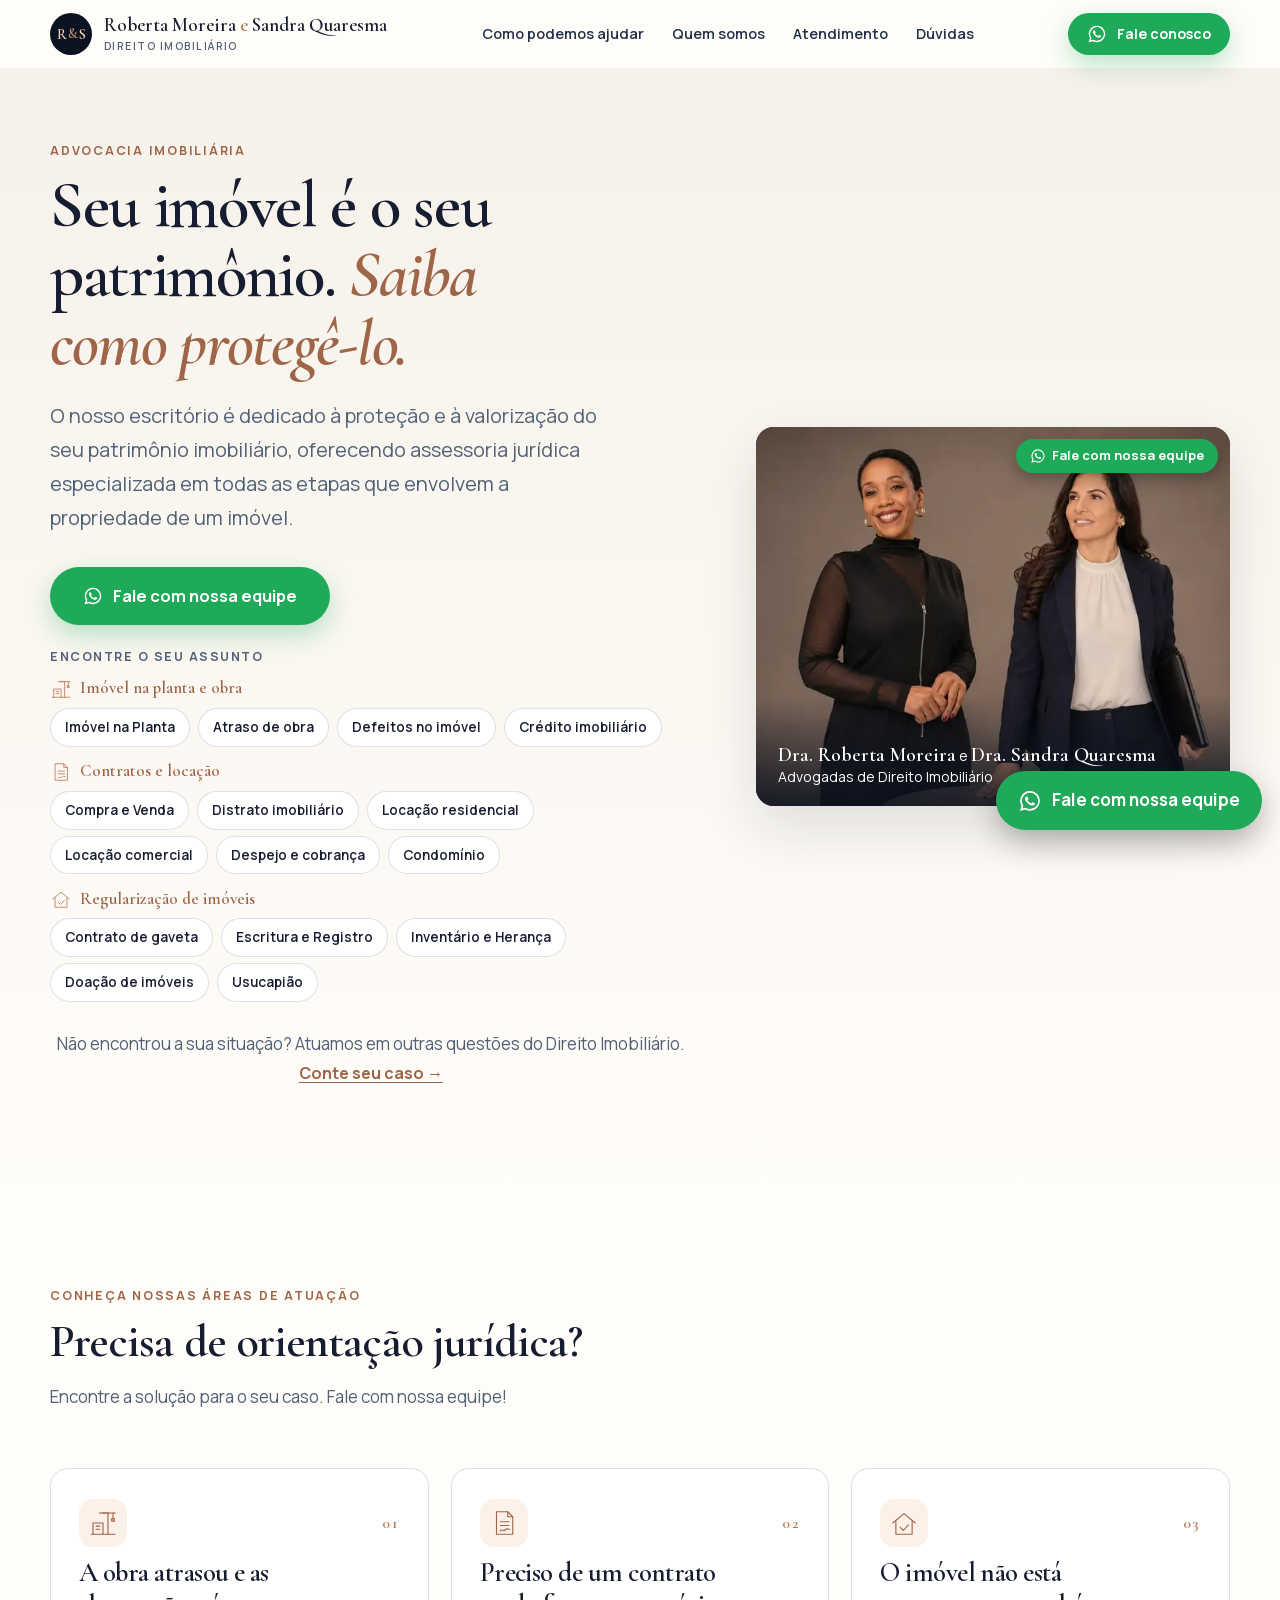
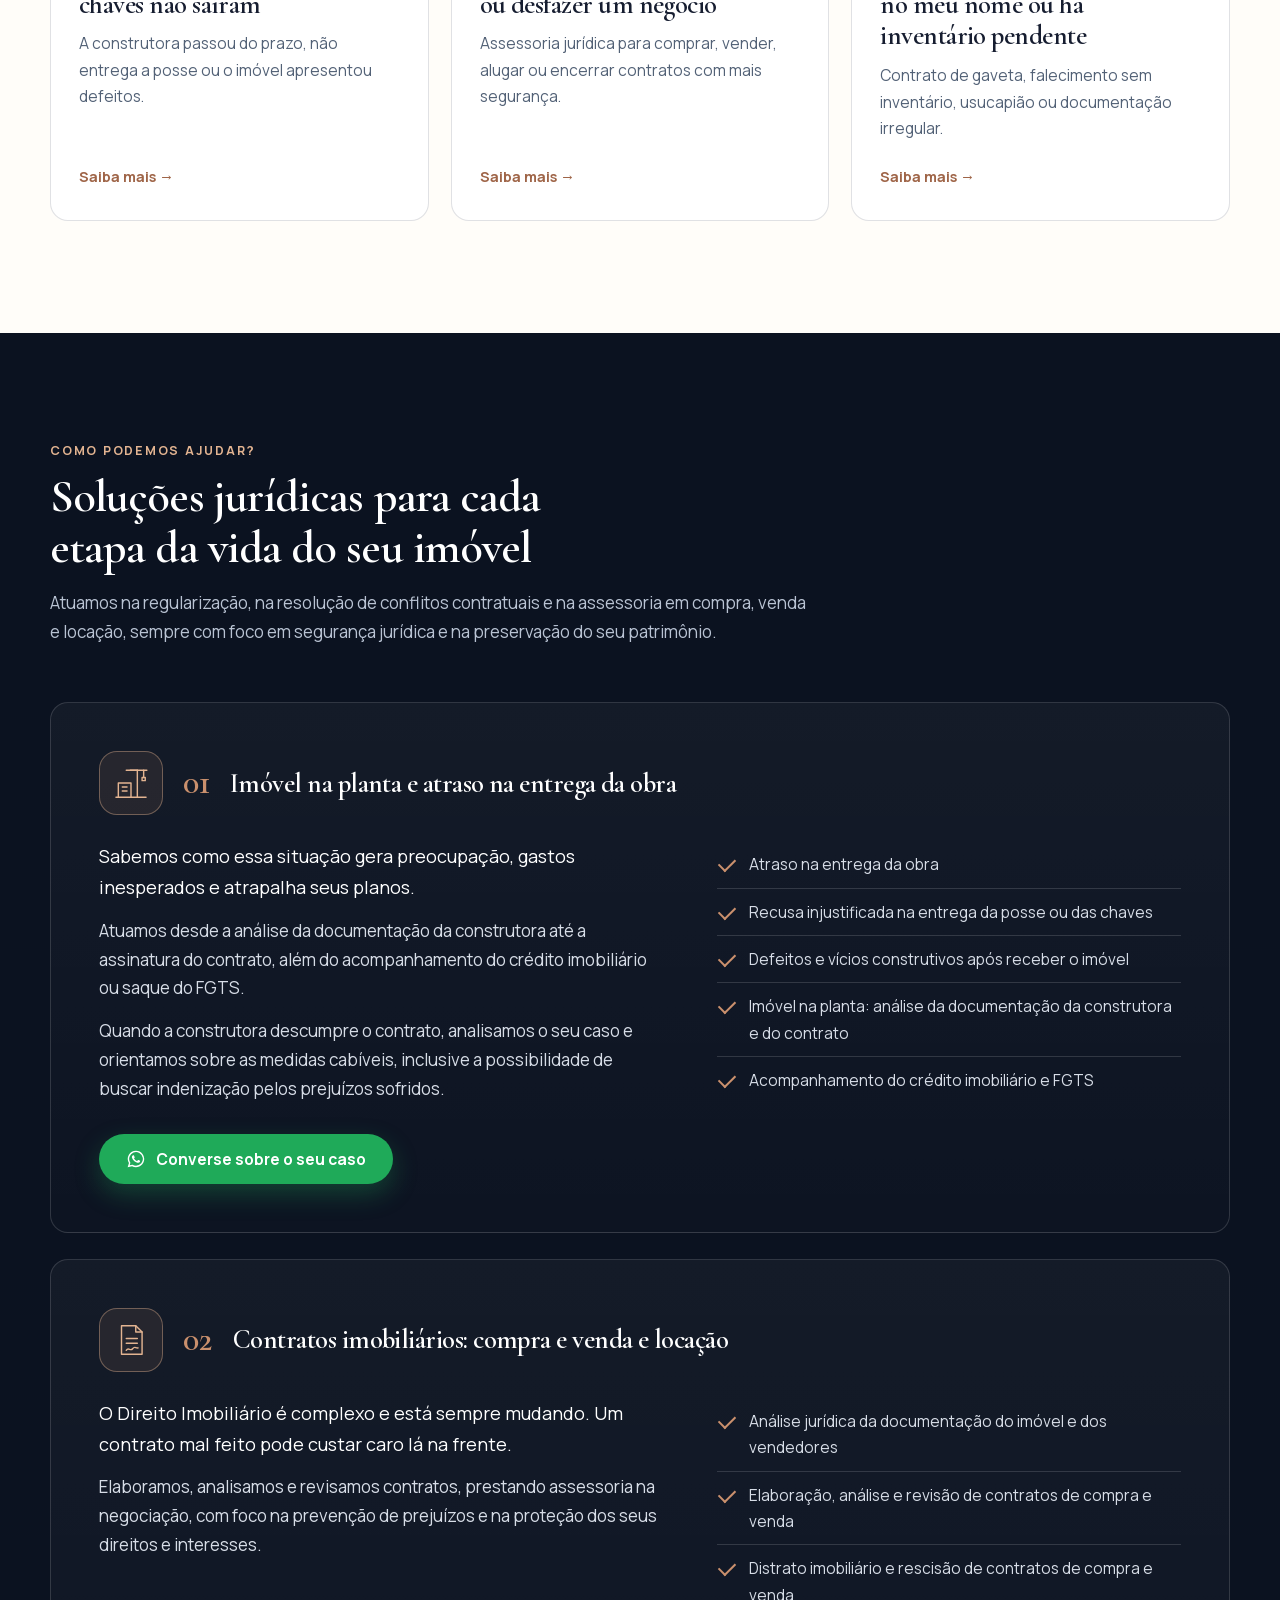
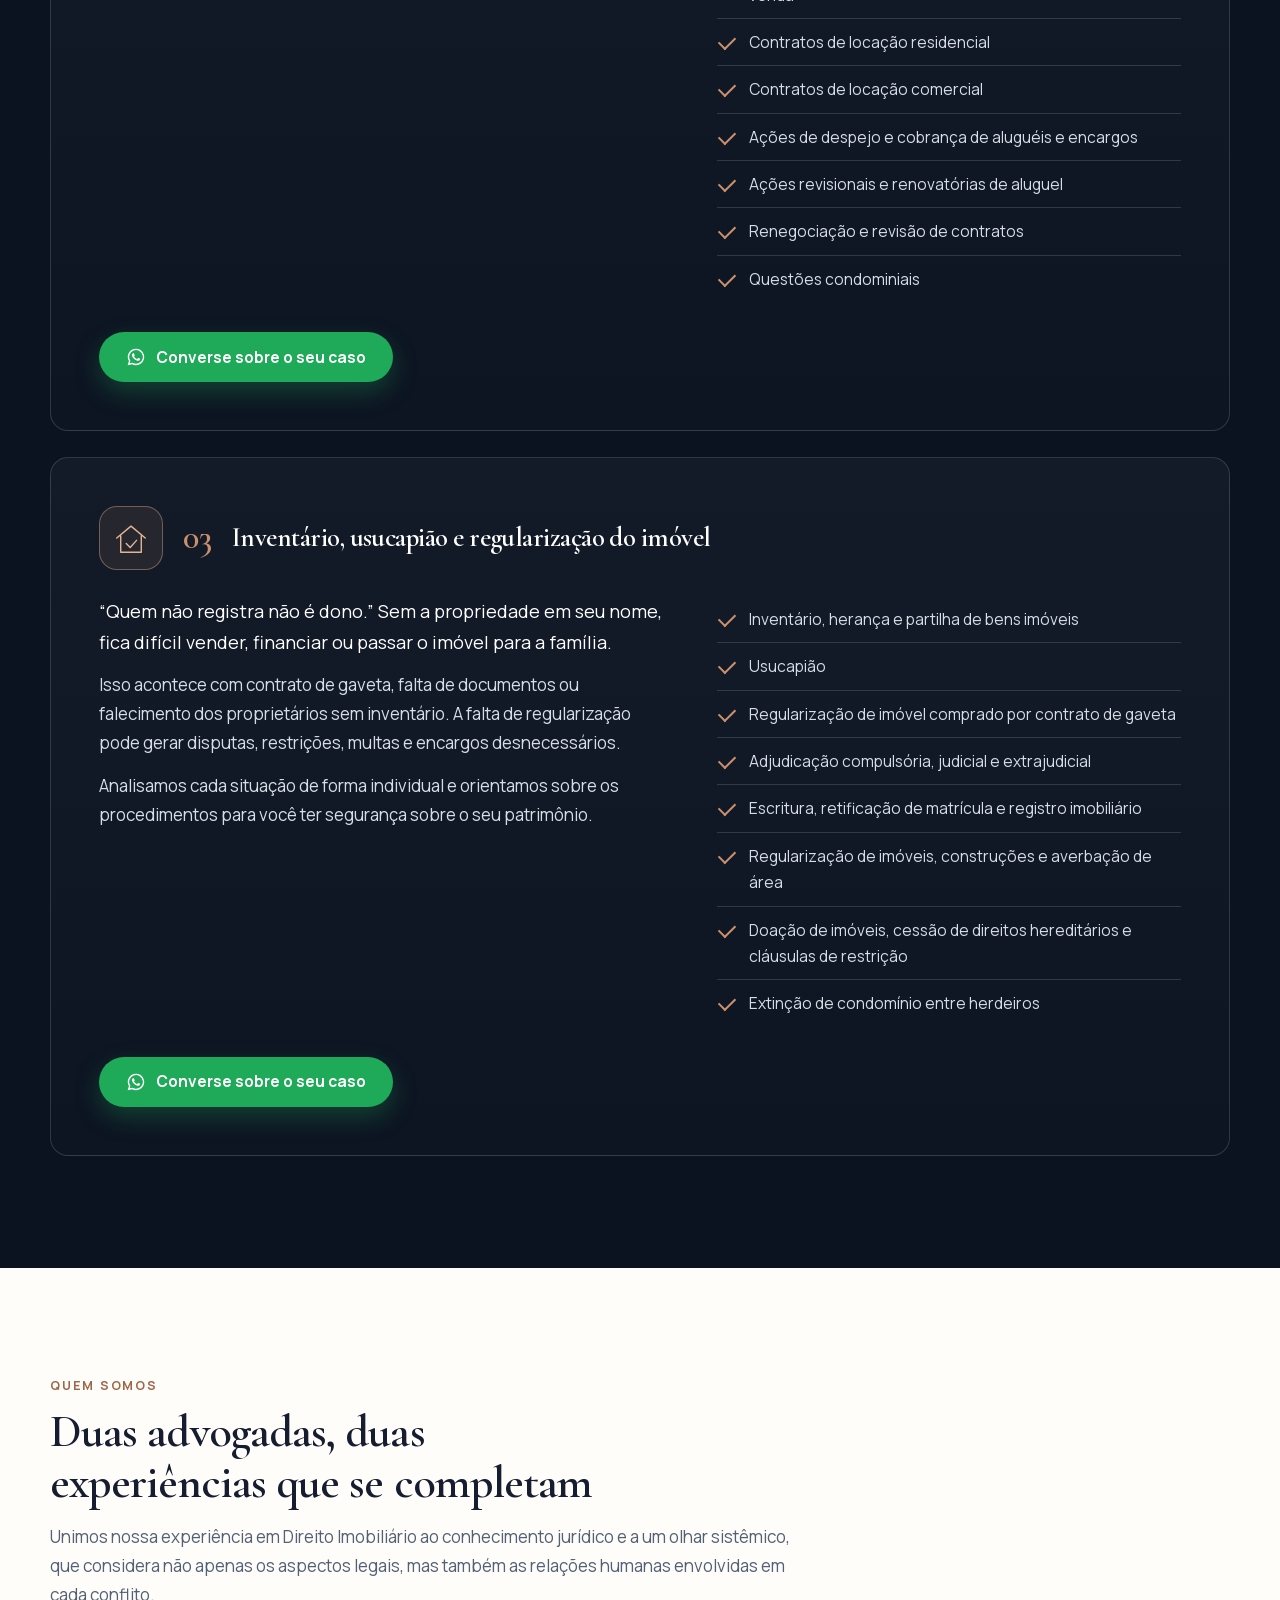
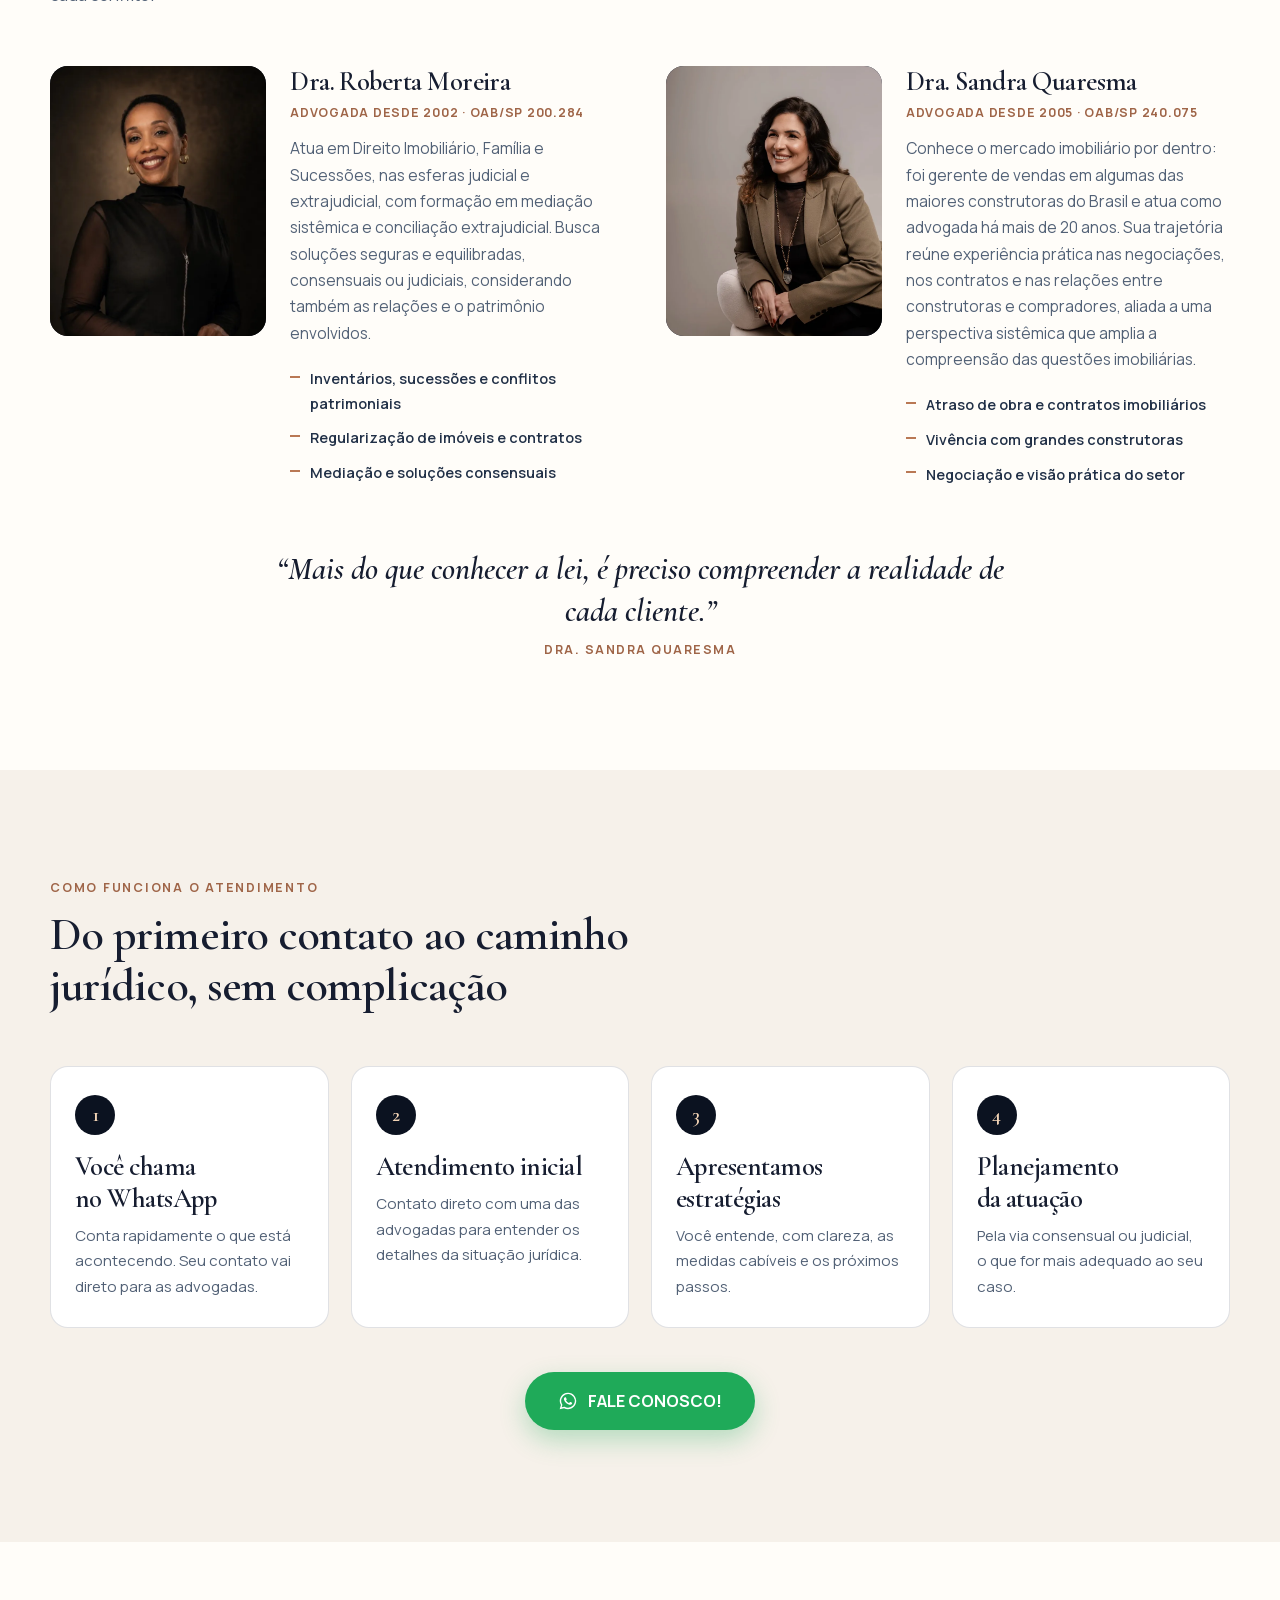
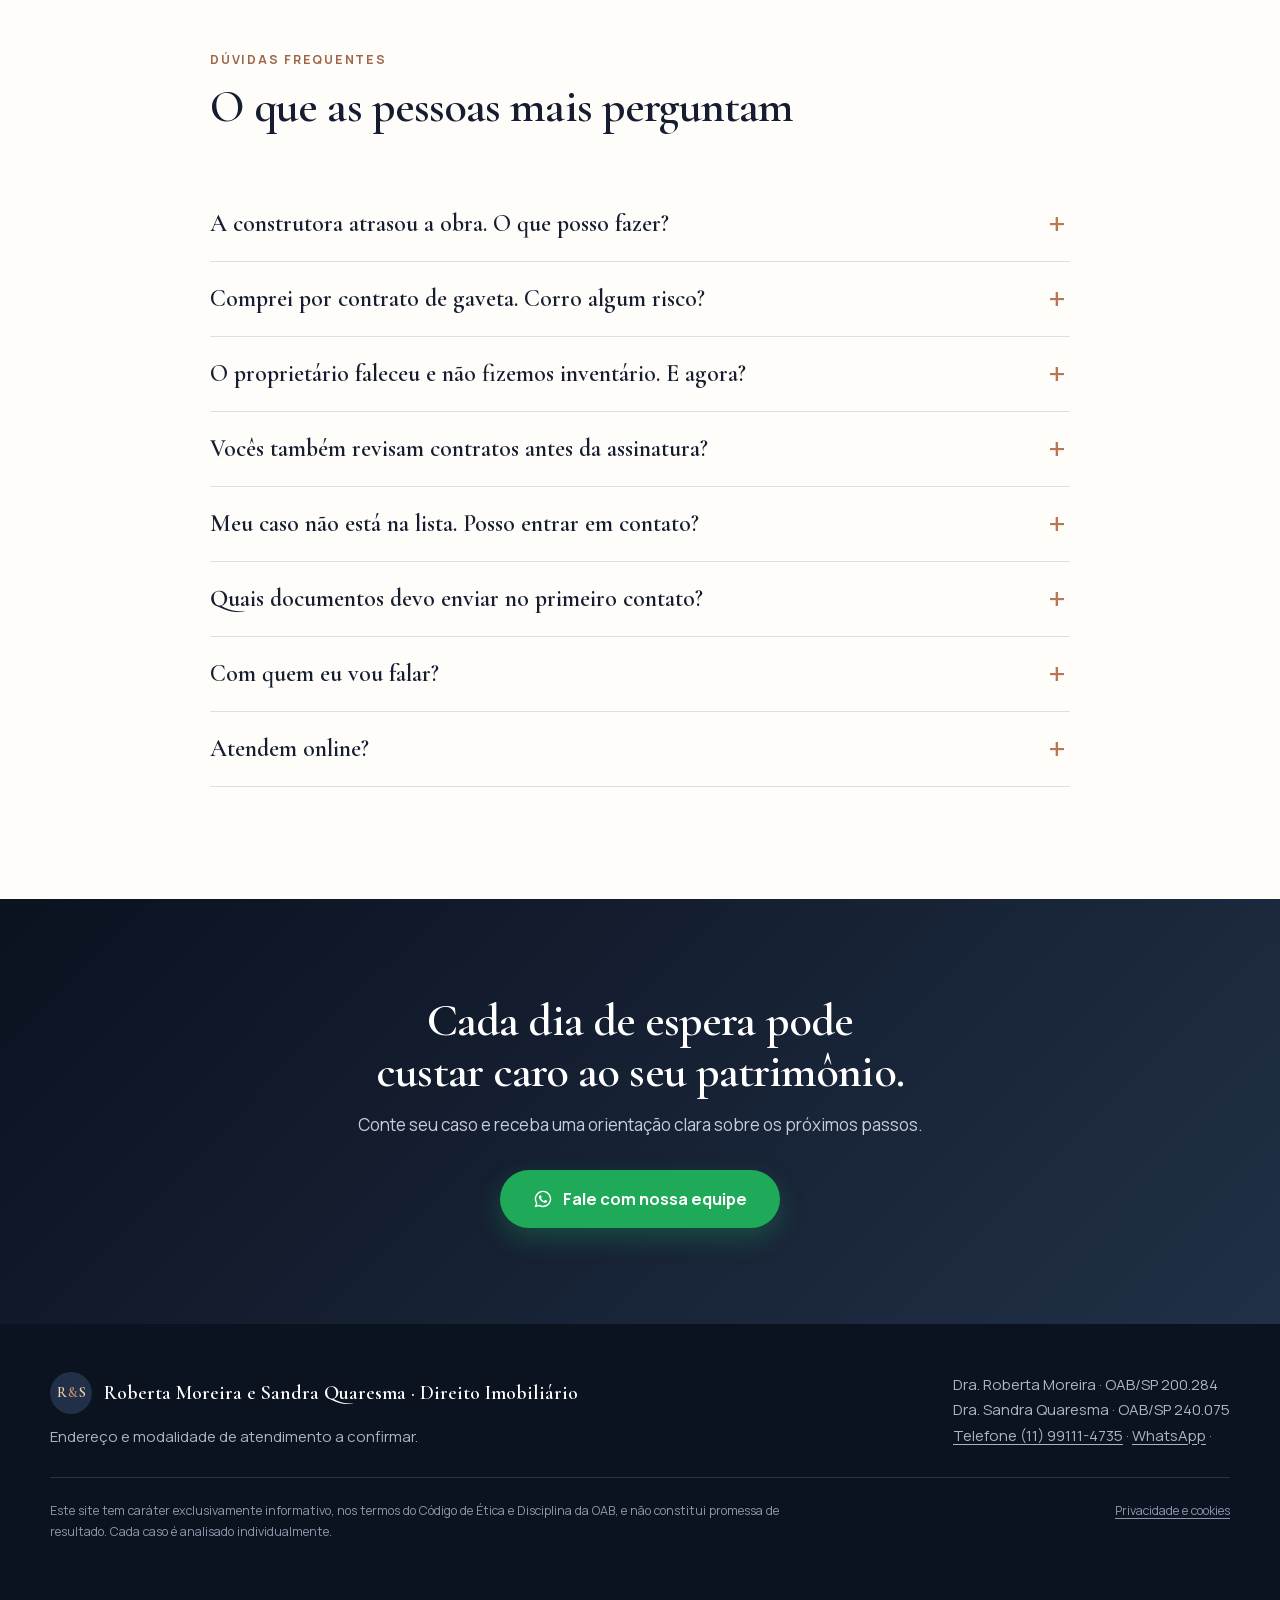
==== commit de77d426: "Foto da Sandra: usar a versão sentada (sandra-2.webp) na home e em todas as LPs, para manter a mesma" ====
--- a/index.html
+++ b/index.html
@@ -268,7 +268,7 @@
       </article>
 
       <article class="person">
-        <figure class="photo has-img" data-ratio="4/5"><img src="/assets/img/sandra.webp" width="800" height="1200" alt="Dra. Sandra Quaresma" loading="lazy" decoding="async"></figure>
+        <figure class="photo has-img" data-ratio="4/5"><img src="/assets/img/sandra-2.webp" width="800" height="1200" alt="Dra. Sandra Quaresma" loading="lazy" decoding="async"></figure>
         <div class="person__txt">
           <h3>Dra. Sandra Quaresma</h3>
           <p class="role">Advogada desde 2005 · OAB/SP 240.075</p>
